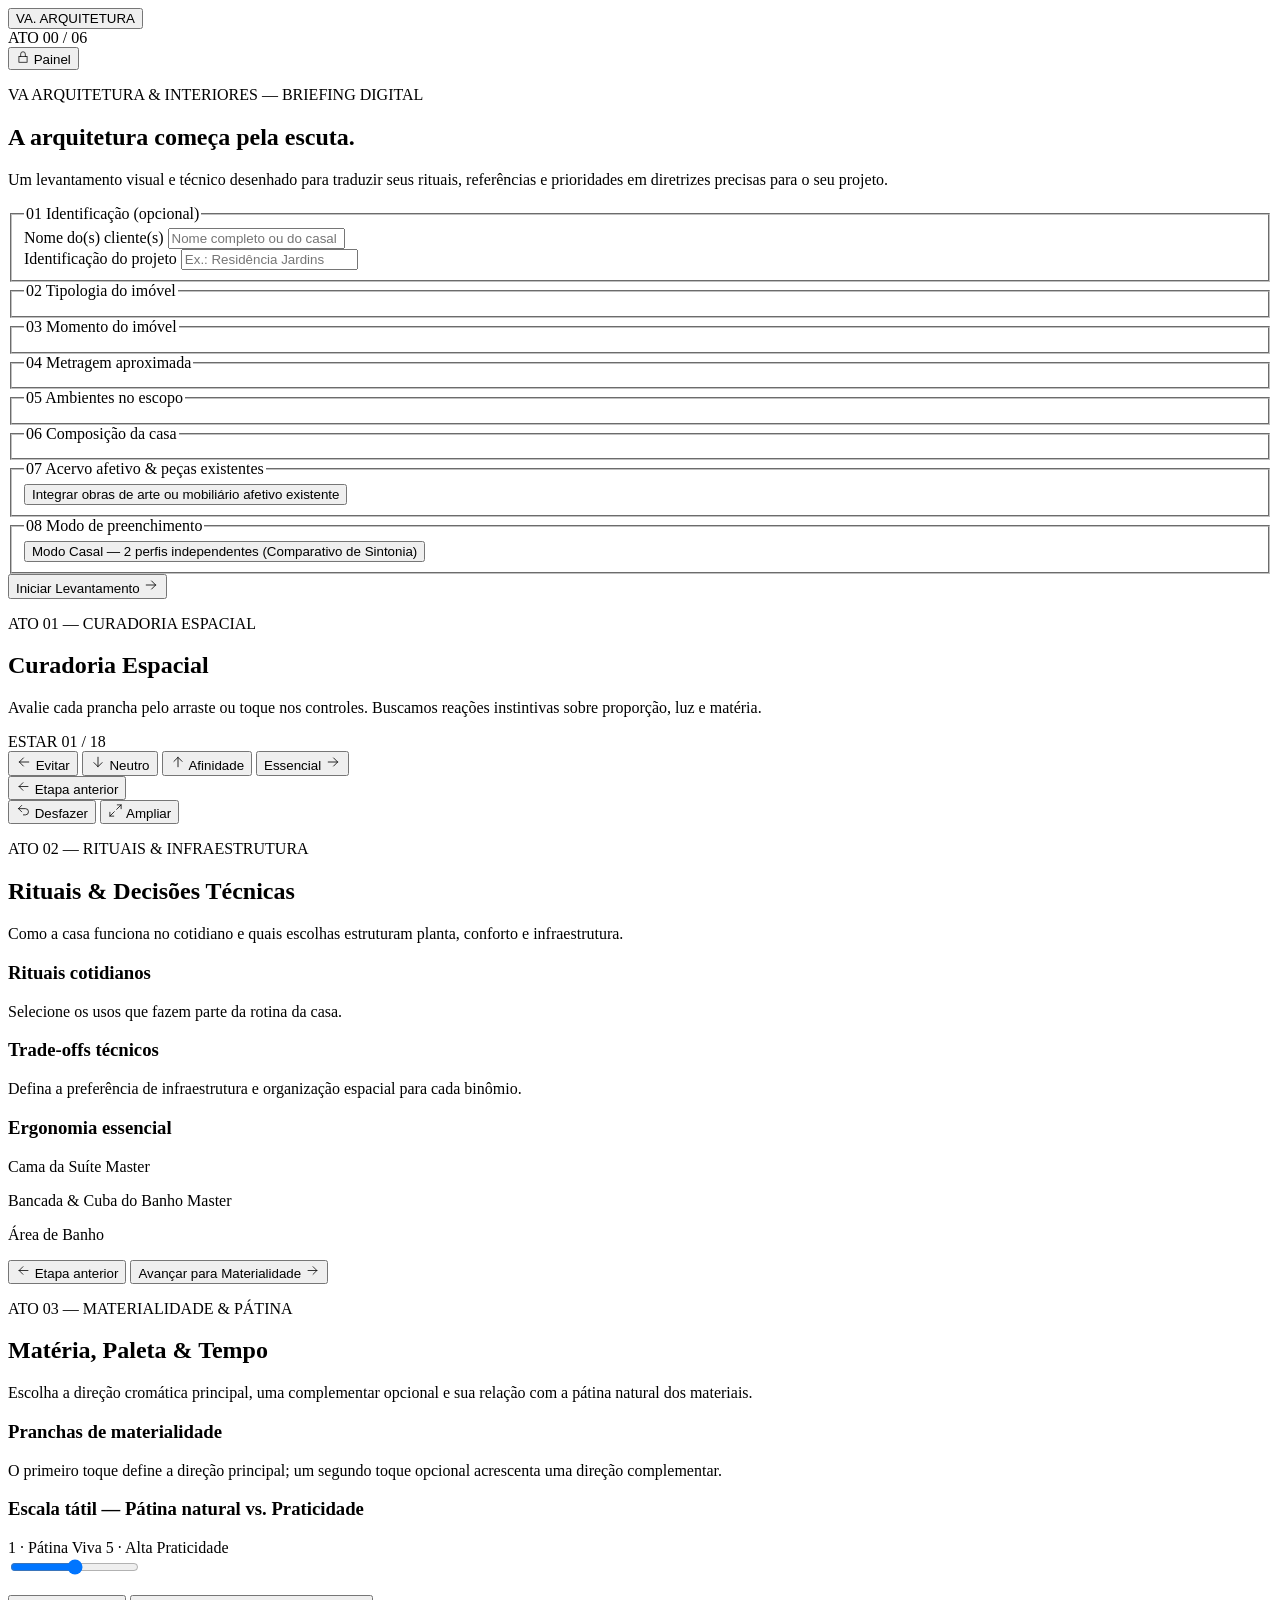
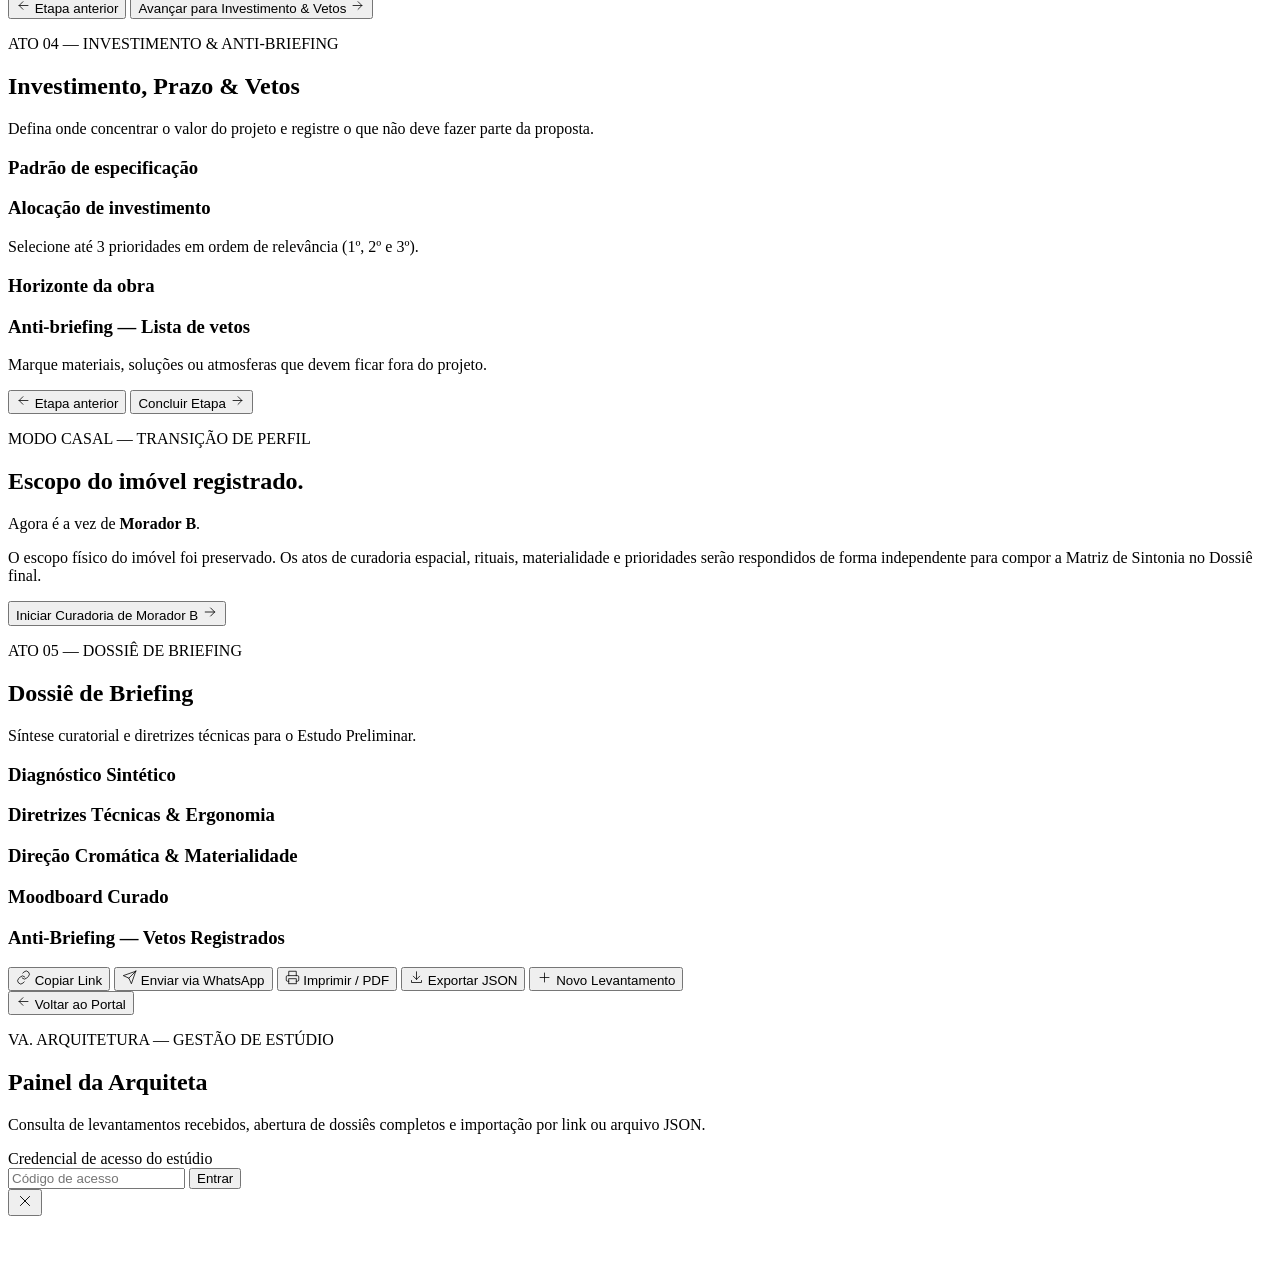
==== index.html @ 3190dfc9 "Add files via upload" ====
<!DOCTYPE html>
<html lang="pt-BR">
<head>
  <meta charset="UTF-8">
  <meta name="viewport" content="width=device-width, initial-scale=1.0, viewport-fit=cover">
  <title>VA. ARQUITETURA — Briefing Digital de Interiores</title>
  <meta name="description" content="VA Arquitetura &amp; Interiores — Levantamento visual e técnico de briefing para projetos de arquitetura de interiores.">

  <!-- PWA & Mobile Web App -->
  <link rel="manifest" href="manifest.json">
  <meta name="theme-color" content="#F5F2EC">
  <meta name="apple-mobile-web-app-capable" content="yes">
  <meta name="apple-mobile-web-app-status-bar-style" content="default">
  <meta name="apple-mobile-web-app-title" content="VA. ARQUITETURA">
  <link rel="apple-touch-icon" href="icon-192.png">
  <link rel="icon" type="image/svg+xml" href="icon.svg">

  <!-- Tipografia Editorial (Cormorant Garamond, DM Sans, JetBrains Mono) -->
  <link rel="preconnect" href="https://fonts.googleapis.com">
  <link rel="preconnect" href="https://fonts.gstatic.com" crossorigin>
  <link href="https://fonts.googleapis.com/css2?family=Cormorant+Garamond:ital,wght@0,300;0,400;0,500;1,400&family=DM+Sans:wght@400;500&family=JetBrains+Mono:wght@400;500&display=swap" rel="stylesheet">

  <link rel="stylesheet" href="style.css">
</head>
<body>

  <!-- Cabeçalho Editorial Fixo (64px) + Linha Hairline de Progresso -->
  <header class="site-header">
    <div class="header-inner">
      <button type="button" id="brand-home" class="brand-home" aria-label="VA. ARQUITETURA — Voltar ao início">
        <span class="brand-mark">VA. ARQUITETURA</span>
      </button>

      <div class="header-right">
        <nav id="header-act-nav" class="header-act-nav" aria-label="Progresso por atos">
          <span class="act-indicator">ATO 00 / 06</span>
        </nav>

        <button type="button" id="btn-open-admin" class="btn-ghost btn-header-admin" aria-label="Abrir Painel da Arquiteta">
          <svg class="icon-svg" width="14" height="14" viewBox="0 0 24 24" fill="none" stroke="currentColor" stroke-width="1.25" stroke-linecap="square" aria-hidden="true">
            <rect x="5" y="11" width="14" height="10"></rect>
            <path d="M8 11V7a4 4 0 0 1 8 0v4"></path>
          </svg>
          <span>Painel</span>
        </button>
      </div>
    </div>

    <div class="progress-track" aria-hidden="true">
      <div id="progress-hairline" class="progress-hairline"></div>
    </div>
  </header>

  <main id="app-main" class="app-main">

    <!-- =====================================================================
         ATO 0: HERO EDITORIAL & ESCOPO DO PROJETO
         ===================================================================== -->
    <section id="screen-act-0" class="view-screen is-active is-visible" aria-labelledby="hero-heading">
      <div class="container-form">

        <!-- Faixa discreta de rascunho salvo -->
        <aside id="draft-banner" class="draft-banner" aria-live="polite" hidden>
          <p class="draft-banner-text">Levantamento em andamento encontrado.</p>
          <div class="draft-banner-actions">
            <button type="button" id="btn-resume-draft" class="btn-secondary">Continuar</button>
            <button type="button" id="btn-discard-draft" class="btn-ghost">Iniciar novo</button>
          </div>
        </aside>

        <!-- Abertura Editorial -->
        <header class="hero-block">
          <p class="eyebrow">VA ARQUITETURA &amp; INTERIORES — BRIEFING DIGITAL</p>
          <h1 id="hero-heading" class="hero-title">A arquitetura começa pela escuta.</h1>
          <p class="hero-subtitle">Um levantamento visual e técnico desenhado para traduzir seus rituais, referências e prioridades em diretrizes precisas para o seu projeto.</p>
        </header>

        <!-- Escopo do Imóvel -->
        <div class="scope-form">

          <fieldset class="scope-group">
            <legend class="scope-legend">
              <span class="scope-index">01</span>
              <span>Identificação <span class="legend-optional">(opcional)</span></span>
            </legend>
            <div class="fields-two-col">
              <div class="field-group">
                <label for="input-client-name" class="field-label">Nome do(s) cliente(s)</label>
                <input type="text" id="input-client-name" class="field-input" autocomplete="name" placeholder="Nome completo ou do casal">
              </div>
              <div class="field-group">
                <label for="input-project-name" class="field-label">Identificação do projeto</label>
                <input type="text" id="input-project-name" class="field-input" placeholder="Ex.: Residência Jardins">
              </div>
            </div>
          </fieldset>

          <fieldset class="scope-group">
            <legend class="scope-legend">
              <span class="scope-index">02</span>
              <span>Tipologia do imóvel</span>
            </legend>
            <div id="scope-typology" class="chips-grid" role="group" aria-label="Tipologia do imóvel"></div>
          </fieldset>

          <fieldset class="scope-group">
            <legend class="scope-legend">
              <span class="scope-index">03</span>
              <span>Momento do imóvel</span>
            </legend>
            <div id="scope-stage" class="chips-grid" role="group" aria-label="Momento do imóvel"></div>
          </fieldset>

          <fieldset class="scope-group">
            <legend class="scope-legend">
              <span class="scope-index">04</span>
              <span>Metragem aproximada</span>
            </legend>
            <div id="scope-area" class="chips-grid" role="group" aria-label="Metragem aproximada"></div>
          </fieldset>

          <fieldset class="scope-group">
            <legend class="scope-legend">
              <span class="scope-index">05</span>
              <span>Ambientes no escopo</span>
            </legend>
            <div id="scope-rooms" class="chips-grid" role="group" aria-label="Ambientes no escopo"></div>
          </fieldset>

          <fieldset class="scope-group">
            <legend class="scope-legend">
              <span class="scope-index">06</span>
              <span>Composição da casa</span>
            </legend>
            <div id="scope-household" class="chips-grid" role="group" aria-label="Composição da casa"></div>
          </fieldset>

          <fieldset class="scope-group">
            <legend class="scope-legend">
              <span class="scope-index">07</span>
              <span>Acervo afetivo &amp; peças existentes</span>
            </legend>
            <button type="button" id="toggle-heirloom" class="choice-toggle" aria-pressed="false">
              <span class="toggle-indicator" aria-hidden="true"></span>
              <span class="toggle-label">Integrar obras de arte ou mobiliário afetivo existente</span>
            </button>
            <div id="heirloom-note-wrap" class="conditional-field" hidden>
              <label for="input-heirloom-note" class="field-label">Notas sobre acervo ou peças existentes</label>
              <input type="text" id="input-heirloom-note" class="field-input" placeholder="Descreva brevemente as peças ou obras a preservar">
            </div>
          </fieldset>

          <fieldset class="scope-group">
            <legend class="scope-legend">
              <span class="scope-index">08</span>
              <span>Modo de preenchimento</span>
            </legend>
            <button type="button" id="toggle-couple-mode" class="choice-toggle" aria-pressed="false">
              <span class="toggle-indicator" aria-hidden="true"></span>
              <span class="toggle-label">Modo Casal — 2 perfis independentes (Comparativo de Sintonia)</span>
            </button>
            <div id="couple-names-wrap" class="conditional-field fields-two-col" hidden>
              <div class="field-group">
                <label for="input-resident-a" class="field-label">Morador A <span class="legend-optional">(opcional)</span></label>
                <input type="text" id="input-resident-a" class="field-input" placeholder="Nome do Morador A">
              </div>
              <div class="field-group">
                <label for="input-resident-b" class="field-label">Morador B <span class="legend-optional">(opcional)</span></label>
                <input type="text" id="input-resident-b" class="field-input" placeholder="Nome do Morador B">
              </div>
            </div>
          </fieldset>

          <div class="scope-cta-bar">
            <button type="button" id="btn-start-briefing" class="btn-primary btn-hero-cta">
              <span>Iniciar Levantamento</span>
              <svg class="icon-svg" width="16" height="16" viewBox="0 0 24 24" fill="none" stroke="currentColor" stroke-width="1.25" stroke-linecap="square" aria-hidden="true">
                <path d="M5 12h14M13 6l6 6-6 6"></path>
              </svg>
            </button>
          </div>

        </div>
      </div>
    </section>

    <!-- =====================================================================
         ATO 1: CURADORIA ESPACIAL (18 PRANCHAS — DECK 2-EIXOS)
         ===================================================================== -->
    <section id="screen-act-1" class="view-screen" aria-labelledby="act1-heading">
      <div class="container-deck-shell">

        <div id="active-resident-banner" class="resident-banner" hidden></div>

        <header class="act-header act-header-compact">
          <div class="act-header-top">
            <div>
              <p class="eyebrow">ATO 01 — CURADORIA ESPACIAL</p>
              <h2 id="act1-heading" class="act-title">Curadoria Espacial</h2>
              <p class="act-subtitle">Avalie cada prancha pelo arraste ou toque nos controles. Buscamos reações instintivas sobre proporção, luz e matéria.</p>
            </div>
            <div class="deck-meta">
              <span id="deck-env-label" class="deck-env-label">ESTAR</span>
              <span id="deck-counter" class="deck-counter">01 / 18</span>
            </div>
          </div>
        </header>

        <!-- Palco do Deck com touch-action: none -->
        <div id="deck-stage" class="deck-stage" aria-live="polite"></div>

        <!-- Controles 2-Eixos -->
        <div class="deck-controls" role="group" aria-label="Avaliar prancha atual">
          <button type="button" id="btn-rate-evitar" class="btn-rate btn-rate-evitar" aria-label="Avaliar como Evitar (seta esquerda)">
            <svg class="icon-svg" width="16" height="16" viewBox="0 0 24 24" fill="none" stroke="currentColor" stroke-width="1.25" stroke-linecap="square" aria-hidden="true">
              <path d="M19 12H5M11 6l-6 6 6 6"></path>
            </svg>
            <span>Evitar</span>
          </button>

          <button type="button" id="btn-rate-neutro" class="btn-rate btn-rate-neutro" aria-label="Avaliar como Neutro (seta baixo)">
            <svg class="icon-svg" width="16" height="16" viewBox="0 0 24 24" fill="none" stroke="currentColor" stroke-width="1.25" stroke-linecap="square" aria-hidden="true">
              <path d="M12 5v14M6 13l6 6 6-6"></path>
            </svg>
            <span>Neutro</span>
          </button>

          <button type="button" id="btn-rate-afinidade" class="btn-rate btn-rate-afinidade" aria-label="Avaliar como Afinidade (seta cima)">
            <svg class="icon-svg" width="16" height="16" viewBox="0 0 24 24" fill="none" stroke="currentColor" stroke-width="1.25" stroke-linecap="square" aria-hidden="true">
              <path d="M12 19V5M6 11l6-6 6 6"></path>
            </svg>
            <span>Afinidade</span>
          </button>

          <button type="button" id="btn-rate-essencial" class="btn-rate btn-rate-essencial" aria-label="Avaliar como Essencial (seta direita)">
            <span>Essencial</span>
            <svg class="icon-svg" width="16" height="16" viewBox="0 0 24 24" fill="none" stroke="currentColor" stroke-width="1.25" stroke-linecap="square" aria-hidden="true">
              <path d="M5 12h14M13 6l6 6-6 6"></path>
            </svg>
          </button>
        </div>

        <footer class="deck-footer">
          <button type="button" id="btn-act1-back" class="btn-ghost">
            <svg class="icon-svg" width="15" height="15" viewBox="0 0 24 24" fill="none" stroke="currentColor" stroke-width="1.25" stroke-linecap="square" aria-hidden="true">
              <path d="M19 12H5M11 6l-6 6 6 6"></path>
            </svg>
            <span>Etapa anterior</span>
          </button>

          <div class="deck-utility-actions">
            <button type="button" id="btn-deck-undo" class="btn-ghost" aria-label="Desfazer última avaliação (tecla Z)">
              <svg class="icon-svg" width="15" height="15" viewBox="0 0 24 24" fill="none" stroke="currentColor" stroke-width="1.25" stroke-linecap="square" aria-hidden="true">
                <path d="M9 14L4 9l5-5"></path>
                <path d="M4 9h11a5 5 0 0 1 0 10h-3"></path>
              </svg>
              <span>Desfazer</span>
            </button>

            <button type="button" id="btn-deck-zoom" class="btn-ghost" aria-label="Ampliar prancha atual (barra de espaço)">
              <svg class="icon-svg" width="15" height="15" viewBox="0 0 24 24" fill="none" stroke="currentColor" stroke-width="1.25" stroke-linecap="square" aria-hidden="true">
                <path d="M15 3h6v6M9 21H3v-6M21 3l-7 7M3 21l7-7"></path>
              </svg>
              <span>Ampliar</span>
            </button>
          </div>
        </footer>

      </div>
    </section>

    <!-- =====================================================================
         ATO 2: RITUAIS, ERGONOMIA & 6 TRADE-OFFS TÉCNICOS
         ===================================================================== -->
    <section id="screen-act-2" class="view-screen" aria-labelledby="act2-heading">
      <div class="container-form">

        <header class="act-header">
          <p class="eyebrow">ATO 02 — RITUAIS &amp; INFRAESTRUTURA</p>
          <h2 id="act2-heading" class="act-title">Rituais &amp; Decisões Técnicas</h2>
          <p class="act-subtitle">Como a casa funciona no cotidiano e quais escolhas estruturam planta, conforto e infraestrutura.</p>
        </header>

        <article class="act-block">
          <h3 class="block-heading">Rituais cotidianos</h3>
          <p class="block-hint">Selecione os usos que fazem parte da rotina da casa.</p>
          <div id="rituals-grid" class="rituals-grid" role="group" aria-label="Rituais cotidianos"></div>
        </article>

        <article class="act-block">
          <h3 class="block-heading">Trade-offs técnicos</h3>
          <p class="block-hint">Defina a preferência de infraestrutura e organização espacial para cada binômio.</p>
          <div id="tradeoffs-list" class="tradeoffs-list"></div>
        </article>

        <article class="act-block">
          <h3 class="block-heading">Ergonomia essencial</h3>
          <div class="ergo-group">
            <p class="field-label">Cama da Suíte Master</p>
            <div id="ergo-bed" class="chips-grid" role="group" aria-label="Dimensão da cama master"></div>
          </div>
          <div class="ergo-group">
            <p class="field-label">Bancada &amp; Cuba do Banho Master</p>
            <div id="ergo-basin" class="chips-grid" role="group" aria-label="Configuração de cuba do banho master"></div>
          </div>
          <div class="ergo-group">
            <p class="field-label">Área de Banho</p>
            <div id="ergo-shower" class="chips-grid" role="group" aria-label="Configuração de chuveiro do banho master"></div>
          </div>
        </article>

        <footer class="act-footer">
          <button type="button" id="btn-act2-back" class="btn-ghost">
            <svg class="icon-svg" width="15" height="15" viewBox="0 0 24 24" fill="none" stroke="currentColor" stroke-width="1.25" stroke-linecap="square" aria-hidden="true">
              <path d="M19 12H5M11 6l-6 6 6 6"></path>
            </svg>
            <span>Etapa anterior</span>
          </button>
          <button type="button" id="btn-act2-next" class="btn-primary">
            <span>Avançar para Materialidade</span>
            <svg class="icon-svg" width="15" height="15" viewBox="0 0 24 24" fill="none" stroke="currentColor" stroke-width="1.25" stroke-linecap="square" aria-hidden="true">
              <path d="M5 12h14M13 6l6 6-6 6"></path>
            </svg>
          </button>
        </footer>

      </div>
    </section>

    <!-- =====================================================================
         ATO 3: MATERIALIDADE, PALETA & ESCALA DE PÁTINA
         ===================================================================== -->
    <section id="screen-act-3" class="view-screen" aria-labelledby="act3-heading">
      <div class="container-form">

        <header class="act-header">
          <p class="eyebrow">ATO 03 — MATERIALIDADE &amp; PÁTINA</p>
          <h2 id="act3-heading" class="act-title">Matéria, Paleta &amp; Tempo</h2>
          <p class="act-subtitle">Escolha a direção cromática principal, uma complementar opcional e sua relação com a pátina natural dos materiais.</p>
        </header>

        <article class="act-block">
          <h3 class="block-heading">Pranchas de materialidade</h3>
          <p class="block-hint">O primeiro toque define a direção principal; um segundo toque opcional acrescenta uma direção complementar.</p>
          <div id="palettes-grid" class="palettes-grid" role="group" aria-label="Pranchas de materialidade"></div>
        </article>

        <article class="act-block">
          <h3 class="block-heading">Escala tátil — Pátina natural vs. Praticidade</h3>
          <div class="patina-control">
            <div class="patina-endpoints">
              <span>1 · Pátina Viva</span>
              <span>5 · Alta Praticidade</span>
            </div>
            <input type="range" id="patina-slider" class="patina-slider" min="1" max="5" step="1" value="3" aria-label="Escala de pátina natural versus praticidade">
            <div class="patina-readout">
              <p id="patina-label" class="patina-label"></p>
              <p id="patina-desc" class="patina-desc"></p>
            </div>
          </div>
        </article>

        <footer class="act-footer">
          <button type="button" id="btn-act3-back" class="btn-ghost">
            <svg class="icon-svg" width="15" height="15" viewBox="0 0 24 24" fill="none" stroke="currentColor" stroke-width="1.25" stroke-linecap="square" aria-hidden="true">
              <path d="M19 12H5M11 6l-6 6 6 6"></path>
            </svg>
            <span>Etapa anterior</span>
          </button>
          <button type="button" id="btn-act3-next" class="btn-primary">
            <span>Avançar para Investimento &amp; Vetos</span>
            <svg class="icon-svg" width="15" height="15" viewBox="0 0 24 24" fill="none" stroke="currentColor" stroke-width="1.25" stroke-linecap="square" aria-hidden="true">
              <path d="M5 12h14M13 6l6 6-6 6"></path>
            </svg>
          </button>
        </footer>

      </div>
    </section>

    <!-- =====================================================================
         ATO 4: PADRÃO DE ESPECIFICAÇÃO, INVESTIMENTO, PRAZO & ANTI-BRIEFING
         ===================================================================== -->
    <section id="screen-act-4" class="view-screen" aria-labelledby="act4-heading">
      <div class="container-form">

        <header class="act-header">
          <p class="eyebrow">ATO 04 — INVESTIMENTO &amp; ANTI-BRIEFING</p>
          <h2 id="act4-heading" class="act-title">Investimento, Prazo &amp; Vetos</h2>
          <p class="act-subtitle">Defina onde concentrar o valor do projeto e registre o que não deve fazer parte da proposta.</p>
        </header>

        <article class="act-block">
          <h3 class="block-heading">Padrão de especificação</h3>
          <div id="spec-tiers-grid" class="spec-tiers-grid" role="group" aria-label="Padrão de especificação"></div>
        </article>

        <article class="act-block">
          <h3 class="block-heading">Alocação de investimento</h3>
          <p class="block-hint">Selecione até 3 prioridades em ordem de relevância (1º, 2º e 3º).</p>
          <div id="priorities-grid" class="priorities-grid" role="group" aria-label="Alocação de investimento"></div>
        </article>

        <article class="act-block">
          <h3 class="block-heading">Horizonte da obra</h3>
          <div id="timelines-grid" class="chips-grid" role="group" aria-label="Horizonte da obra"></div>
        </article>

        <article class="act-block">
          <h3 class="block-heading">Anti-briefing — Lista de vetos</h3>
          <p class="block-hint">Marque materiais, soluções ou atmosferas que devem ficar fora do projeto.</p>
          <div id="vetos-grid" class="chips-grid" role="group" aria-label="Lista de vetos"></div>
        </article>

        <footer class="act-footer">
          <button type="button" id="btn-act4-back" class="btn-ghost">
            <svg class="icon-svg" width="15" height="15" viewBox="0 0 24 24" fill="none" stroke="currentColor" stroke-width="1.25" stroke-linecap="square" aria-hidden="true">
              <path d="M19 12H5M11 6l-6 6 6 6"></path>
            </svg>
            <span>Etapa anterior</span>
          </button>
          <button type="button" id="btn-act4-next" class="btn-primary">
            <span>Concluir Etapa</span>
            <svg class="icon-svg" width="15" height="15" viewBox="0 0 24 24" fill="none" stroke="currentColor" stroke-width="1.25" stroke-linecap="square" aria-hidden="true">
              <path d="M5 12h14M13 6l6 6-6 6"></path>
            </svg>
          </button>
        </footer>

      </div>
    </section>

    <!-- =====================================================================
         TELA DE TRANSIÇÃO: MODO CASAL (MORADOR A -> MORADOR B)
         ===================================================================== -->
    <section id="screen-couple-handoff" class="view-screen" aria-labelledby="handoff-heading">
      <div class="container-form handoff-box">
        <p class="eyebrow">MODO CASAL — TRANSIÇÃO DE PERFIL</p>
        <h2 id="handoff-heading" class="act-title">Escopo do imóvel registrado.</h2>
        <p class="handoff-message">Agora é a vez de <strong id="handoff-next-name">Morador B</strong>.</p>
        <p class="handoff-desc">O escopo físico do imóvel foi preservado. Os atos de curadoria espacial, rituais, materialidade e prioridades serão respondidos de forma independente para compor a Matriz de Sintonia no Dossiê final.</p>

        <div class="handoff-cta">
          <button type="button" id="btn-start-resident-b" class="btn-primary">
            <span>Iniciar Curadoria de Morador B</span>
            <svg class="icon-svg" width="16" height="16" viewBox="0 0 24 24" fill="none" stroke="currentColor" stroke-width="1.25" stroke-linecap="square" aria-hidden="true">
              <path d="M5 12h14M13 6l6 6-6 6"></path>
            </svg>
          </button>
        </div>
      </div>
    </section>

    <!-- =====================================================================
         ATO 5: DOSSIÊ DE BRIEFING & MOODBOARD EDITORIAL
         ===================================================================== -->
    <section id="screen-act-5" class="view-screen" aria-labelledby="dossier-heading">
      <div class="container-editorial">

        <header class="dossier-cover">
          <div class="dossier-cover-meta">
            <span id="dossier-code" class="mono-meta"></span>
            <span id="dossier-date" class="mono-meta"></span>
          </div>
          <p class="eyebrow">ATO 05 — DOSSIÊ DE BRIEFING</p>
          <h2 id="dossier-heading" class="act-title">Dossiê de Briefing</h2>
          <p class="act-subtitle">Síntese curatorial e diretrizes técnicas para o Estudo Preliminar.</p>
          <h3 id="dossier-client-title" class="dossier-client-title"></h3>
          <div id="dossier-scope-strip" class="dossier-scope-strip"></div>
        </header>

        <article class="dossier-section">
          <h3 class="dossier-section-title">Diagnóstico Sintético</h3>
          <p id="dossier-diagnostic-text" class="dossier-diagnostic-text"></p>
        </article>

        <article class="dossier-section">
          <h3 class="dossier-section-title">Diretrizes Técnicas &amp; Ergonomia</h3>
          <div id="dossier-directives-grid" class="dossier-directives-grid"></div>
        </article>

        <article id="dossier-couple-section" class="dossier-section" hidden>
          <div class="dossier-couple-header">
            <h3 class="dossier-section-title">Matriz de Sintonia do Casal</h3>
            <span id="dossier-couple-score" class="dossier-couple-score"></span>
          </div>
          <div id="dossier-couple-matrix" class="dossier-couple-matrix"></div>
        </article>

        <article class="dossier-section">
          <h3 class="dossier-section-title">Direção Cromática &amp; Materialidade</h3>
          <div id="dossier-palette-board" class="dossier-palette-board"></div>
        </article>

        <article class="dossier-section">
          <h3 class="dossier-section-title">Moodboard Curado</h3>
          <div id="dossier-moodboard-grid" class="moodboard-grid"></div>
        </article>

        <article class="dossier-section">
          <h3 class="dossier-section-title">Anti-Briefing — Vetos Registrados</h3>
          <div id="dossier-vetos-list" class="dossier-vetos-list"></div>
        </article>

        <footer class="dossier-actions">
          <button type="button" id="btn-copy-dossier-link" class="btn-secondary">
            <svg class="icon-svg" width="15" height="15" viewBox="0 0 24 24" fill="none" stroke="currentColor" stroke-width="1.25" stroke-linecap="square" aria-hidden="true">
              <path d="M10 13a5 5 0 0 0 7.07 0l2.83-2.83a5 5 0 0 0-7.07-7.07L11 4.83"></path>
              <path d="M14 11a5 5 0 0 0-7.07 0L4.1 13.83a5 5 0 0 0 7.07 7.07L13 19.17"></path>
            </svg>
            <span>Copiar Link</span>
          </button>

          <button type="button" id="btn-send-whatsapp" class="btn-primary">
            <svg class="icon-svg" width="15" height="15" viewBox="0 0 24 24" fill="none" stroke="currentColor" stroke-width="1.25" stroke-linecap="square" aria-hidden="true">
              <path d="M22 2L11 13"></path>
              <path d="M22 2l-7 20-4-9-9-4 20-7z"></path>
            </svg>
            <span>Enviar via WhatsApp</span>
          </button>

          <button type="button" id="btn-print-pdf" class="btn-secondary">
            <svg class="icon-svg" width="15" height="15" viewBox="0 0 24 24" fill="none" stroke="currentColor" stroke-width="1.25" stroke-linecap="square" aria-hidden="true">
              <path d="M6 9V2h12v7"></path>
              <path d="M6 18H4a2 2 0 0 1-2-2v-5a2 2 0 0 1 2-2h16a2 2 0 0 1 2 2v5a2 2 0 0 1-2 2h-2"></path>
              <rect x="6" y="14" width="12" height="8"></rect>
            </svg>
            <span>Imprimir / PDF</span>
          </button>

          <button type="button" id="btn-export-json" class="btn-ghost">
            <svg class="icon-svg" width="15" height="15" viewBox="0 0 24 24" fill="none" stroke="currentColor" stroke-width="1.25" stroke-linecap="square" aria-hidden="true">
              <path d="M12 3v12M7 10l5 5 5-5"></path>
              <path d="M4 17v3h16v-3"></path>
            </svg>
            <span>Exportar JSON</span>
          </button>

          <button type="button" id="btn-new-briefing" class="btn-ghost">
            <svg class="icon-svg" width="15" height="15" viewBox="0 0 24 24" fill="none" stroke="currentColor" stroke-width="1.25" stroke-linecap="square" aria-hidden="true">
              <path d="M12 5v14M5 12h14"></path>
            </svg>
            <span>Novo Levantamento</span>
          </button>
        </footer>

        <div id="dossier-toast" class="dossier-toast" role="status" aria-live="polite" hidden></div>

      </div>
    </section>

    <!-- =====================================================================
         PAINEL DA ARQUITETA (ADMINISTRAÇÃO & IMPORTAÇÃO)
         ===================================================================== -->
    <section id="screen-admin" class="view-screen" aria-labelledby="admin-heading">
      <div class="container-editorial">

        <div class="admin-topbar">
          <button type="button" id="btn-admin-back-portal" class="btn-ghost">
            <svg class="icon-svg" width="15" height="15" viewBox="0 0 24 24" fill="none" stroke="currentColor" stroke-width="1.25" stroke-linecap="square" aria-hidden="true">
              <path d="M19 12H5M11 6l-6 6 6 6"></path>
            </svg>
            <span>Voltar ao Portal</span>
          </button>
        </div>

        <header class="act-header">
          <p class="eyebrow">VA. ARQUITETURA — GESTÃO DE ESTÚDIO</p>
          <h2 id="admin-heading" class="act-title">Painel da Arquiteta</h2>
          <p class="act-subtitle">Consulta de levantamentos recebidos, abertura de dossiês completos e importação por link ou arquivo JSON.</p>
        </header>

        <!-- Autenticação SHA-256 -->
        <div id="admin-auth-box" class="admin-auth-box">
          <label for="admin-pin-input" class="field-label">Credencial de acesso do estúdio</label>
          <div class="admin-auth-row">
            <input type="password" id="admin-pin-input" class="field-input" autocomplete="current-password" placeholder="Código de acesso" aria-label="Código de acesso do painel">
            <button type="button" id="btn-admin-login" class="btn-primary">Entrar</button>
          </div>
          <p id="admin-auth-error" class="form-error" role="alert" hidden></p>
        </div>

        <!-- Workspace autenticado -->
        <div id="admin-workspace" class="admin-workspace" hidden>

          <div class="admin-tools-bar">
            <div class="admin-import-link-group">
              <input type="text" id="admin-import-link-input" class="field-input" placeholder="Cole o link completo ou código #dossier=..." aria-label="Link ou hash do dossiê para importação">
              <button type="button" id="btn-admin-import-link" class="btn-secondary">Importar Link #dossier=</button>
            </div>

            <div class="admin-json-group">
              <label class="btn-secondary file-input-label">
                <span>Importar JSON</span>
                <input type="file" id="admin-import-json-input" accept="application/json,.json" class="sr-only">
              </label>
              <button type="button" id="btn-admin-export-all" class="btn-secondary">Exportar JSON</button>
            </div>
          </div>

          <div class="admin-table-wrap">
            <table class="admin-table">
              <thead>
                <tr>
                  <th scope="col">Código</th>
                  <th scope="col">Cliente / Projeto</th>
                  <th scope="col">Tipologia</th>
                  <th scope="col">Paleta Principal</th>
                  <th scope="col">Data</th>
                </tr>
              </thead>
              <tbody id="admin-dossiers-tbody"></tbody>
            </table>
          </div>

          <div id="admin-dossier-detail" class="admin-dossier-detail"></div>

        </div>

      </div>
    </section>

  </main>

  <!-- =======================================================================
       LIGHTBOX EDITORIAL (PRANCHA AMPLIADA)
       ======================================================================= -->
  <div id="editorial-lightbox" class="editorial-lightbox" role="dialog" aria-modal="true" aria-labelledby="lightbox-title" aria-hidden="true">
    <div class="lightbox-backdrop"></div>
    <article class="lightbox-panel">
      <button type="button" id="btn-close-lightbox" class="btn-close-lightbox" aria-label="Fechar visualização ampliada">
        <svg class="icon-svg" width="18" height="18" viewBox="0 0 24 24" fill="none" stroke="currentColor" stroke-width="1.25" stroke-linecap="square" aria-hidden="true">
          <path d="M18 6L6 18M6 6l12 12"></path>
        </svg>
      </button>

      <figure class="lightbox-figure">
        <img id="lightbox-img" src="" alt="">
      </figure>

      <div class="lightbox-meta">
        <span id="lightbox-env" class="lightbox-env"></span>
        <h3 id="lightbox-title" class="lightbox-title"></h3>
        <p id="lightbox-variable" class="lightbox-variable"></p>
        <p id="lightbox-desc" class="lightbox-desc"></p>
      </div>
    </article>
  </div>

  <!-- Scripts da Aplicação -->
  <script src="data.js"></script>
  <script src="app.js"></script>
  <script>
    if ('serviceWorker' in navigator) {
      window.addEventListener('load', function () {
        navigator.serviceWorker.register('./sw.js').catch(function () {});
      });
    }
  </script>
</body>
</html>
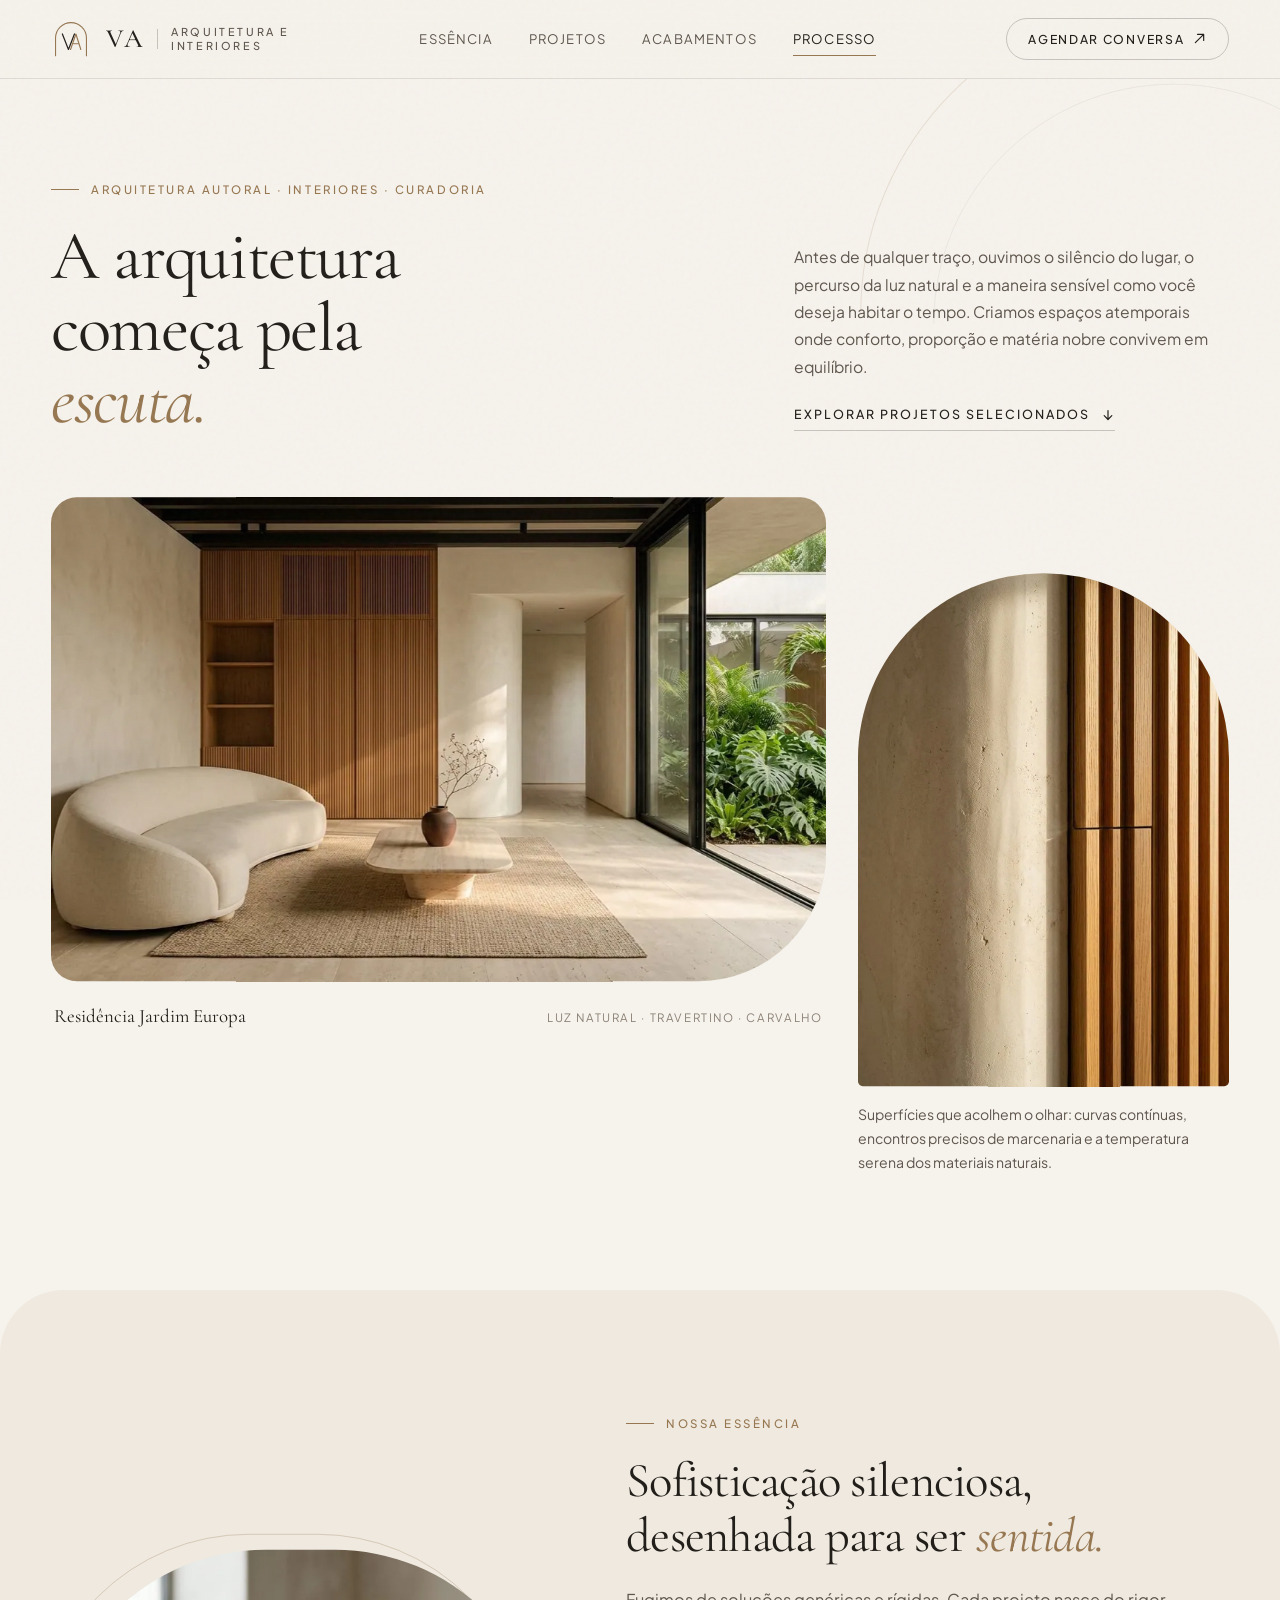
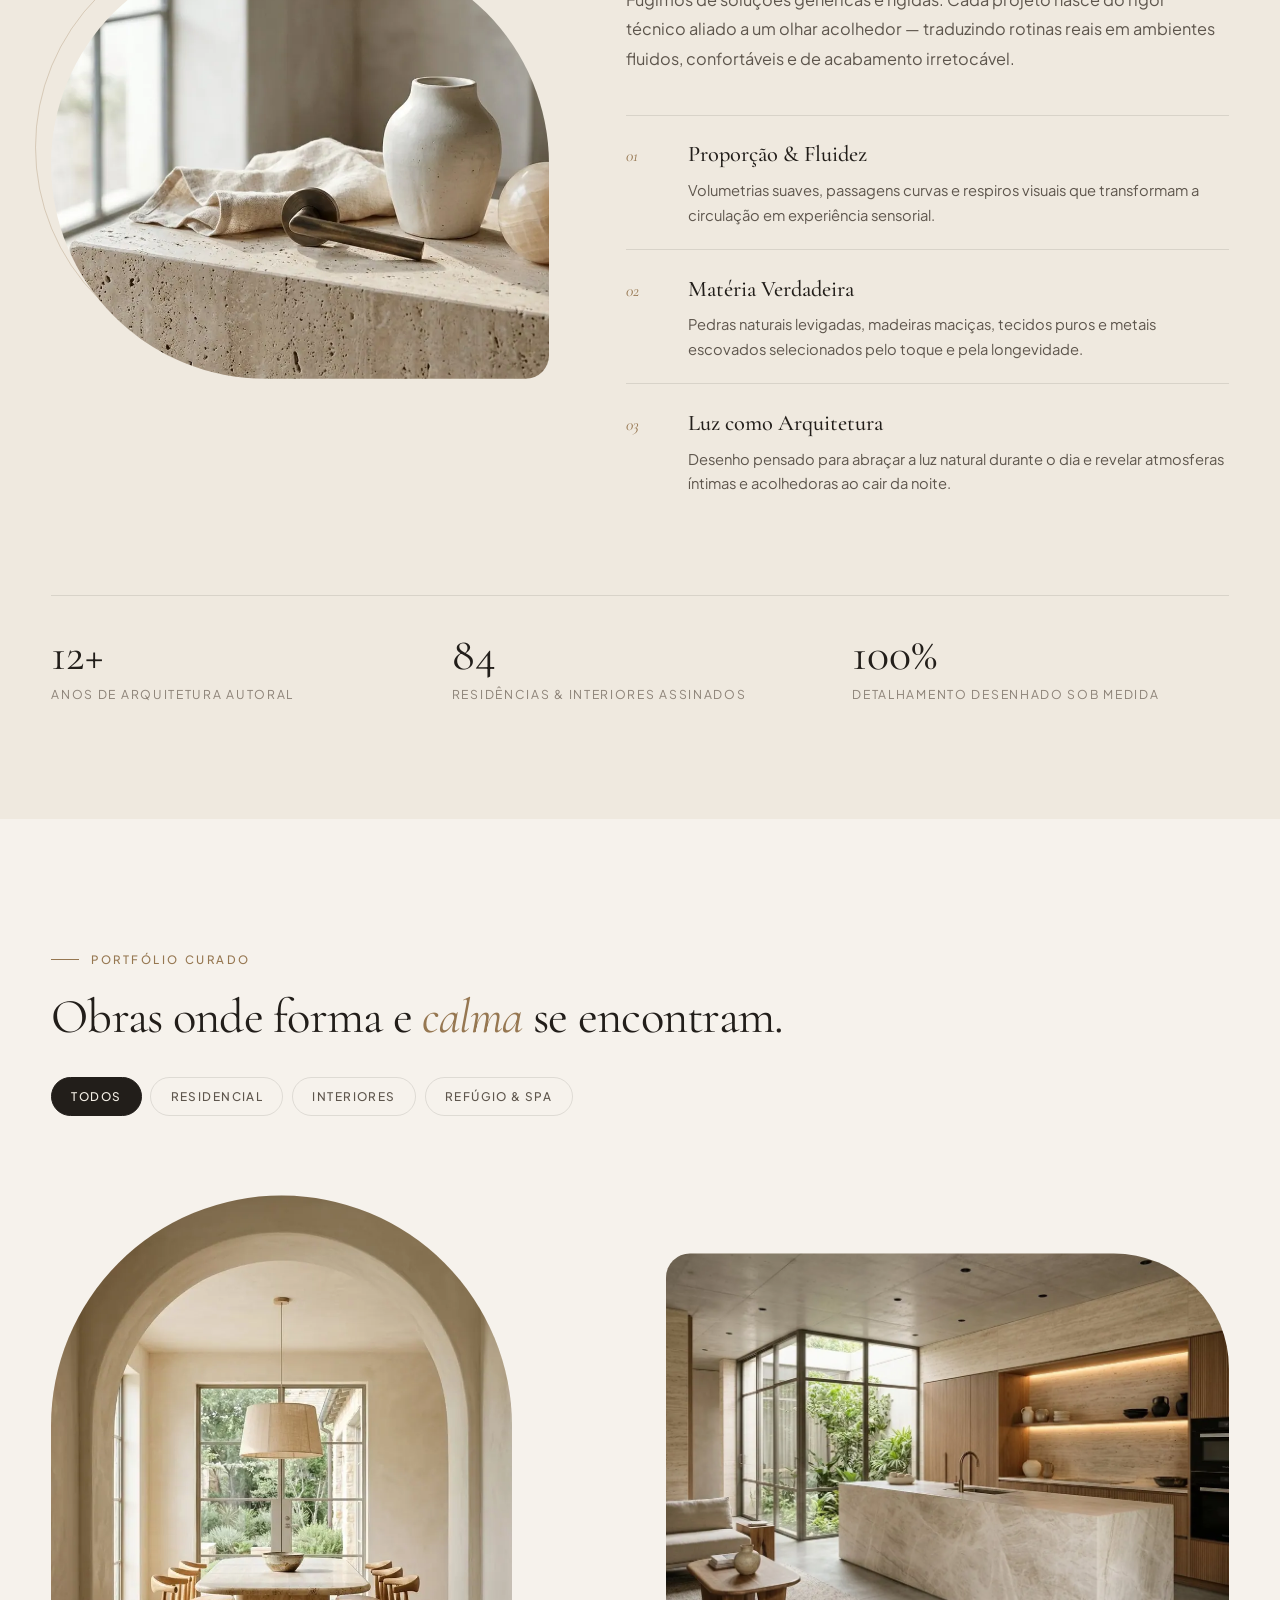
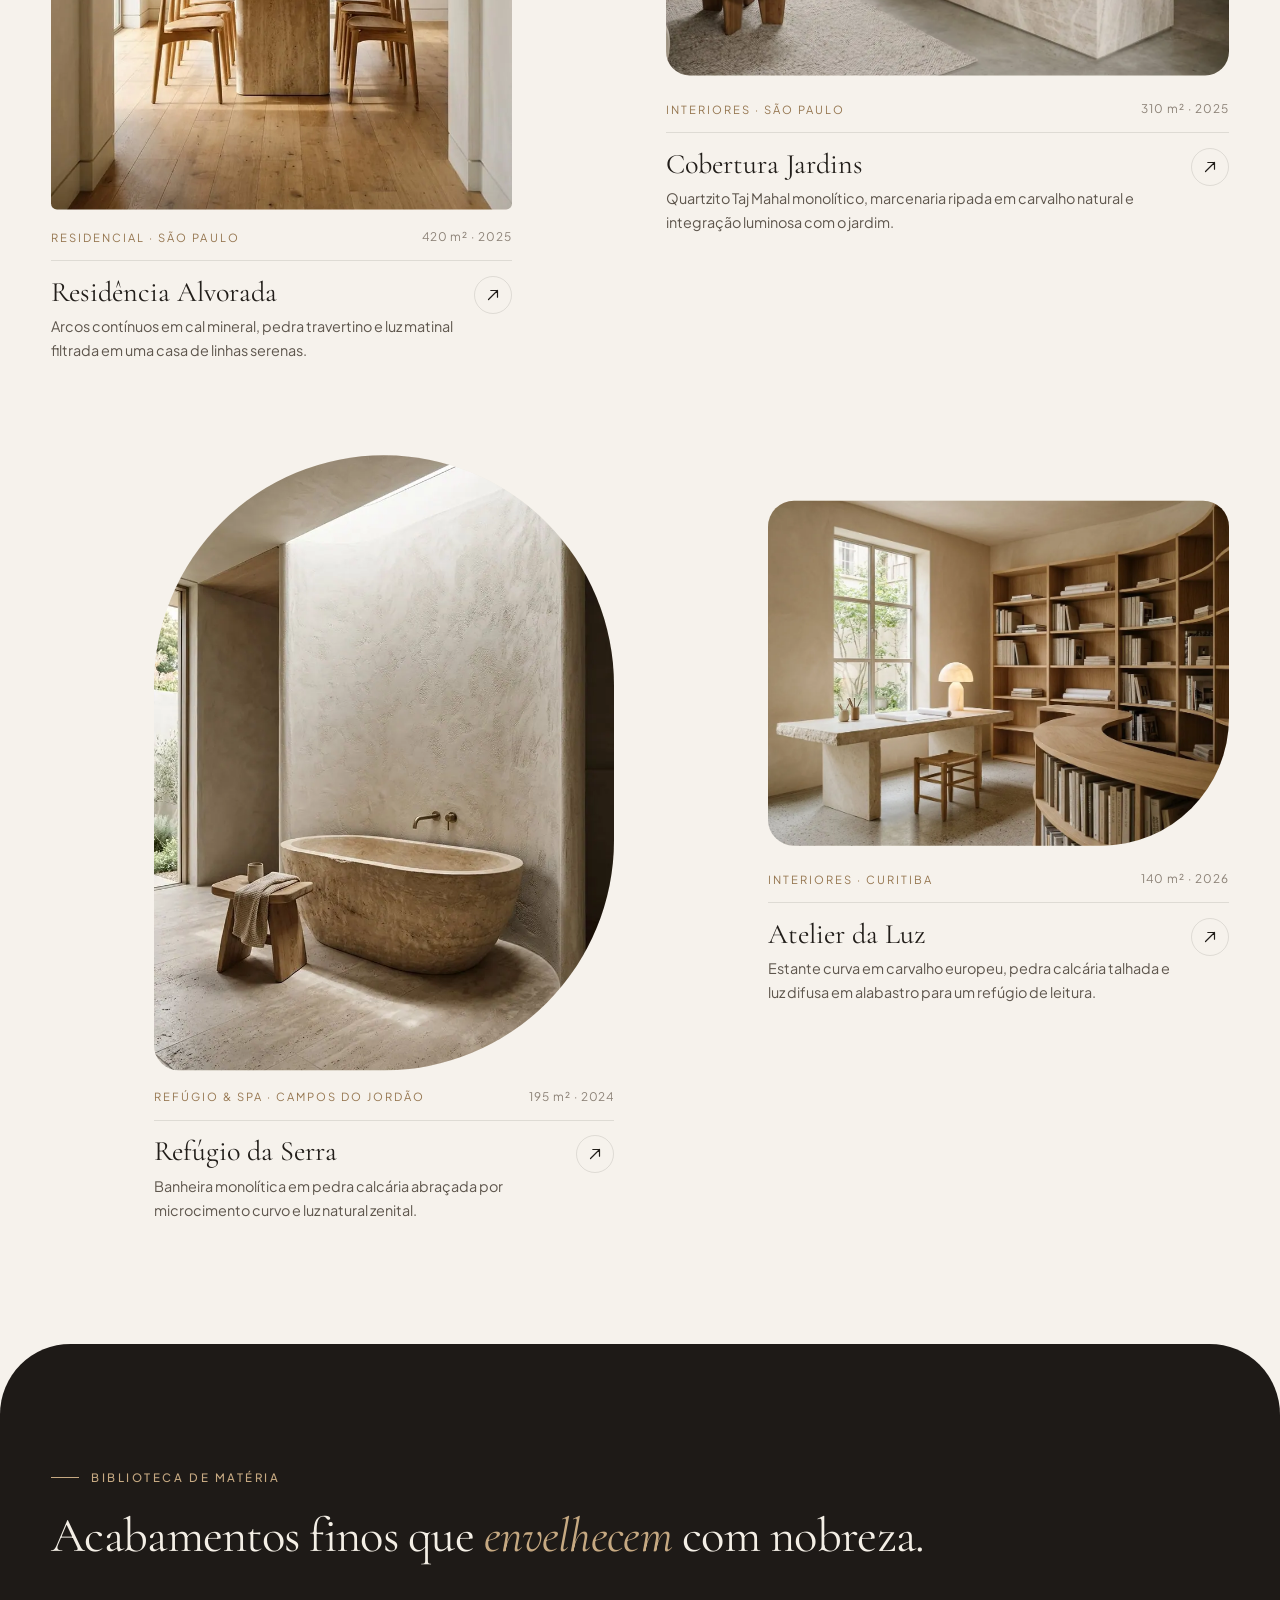
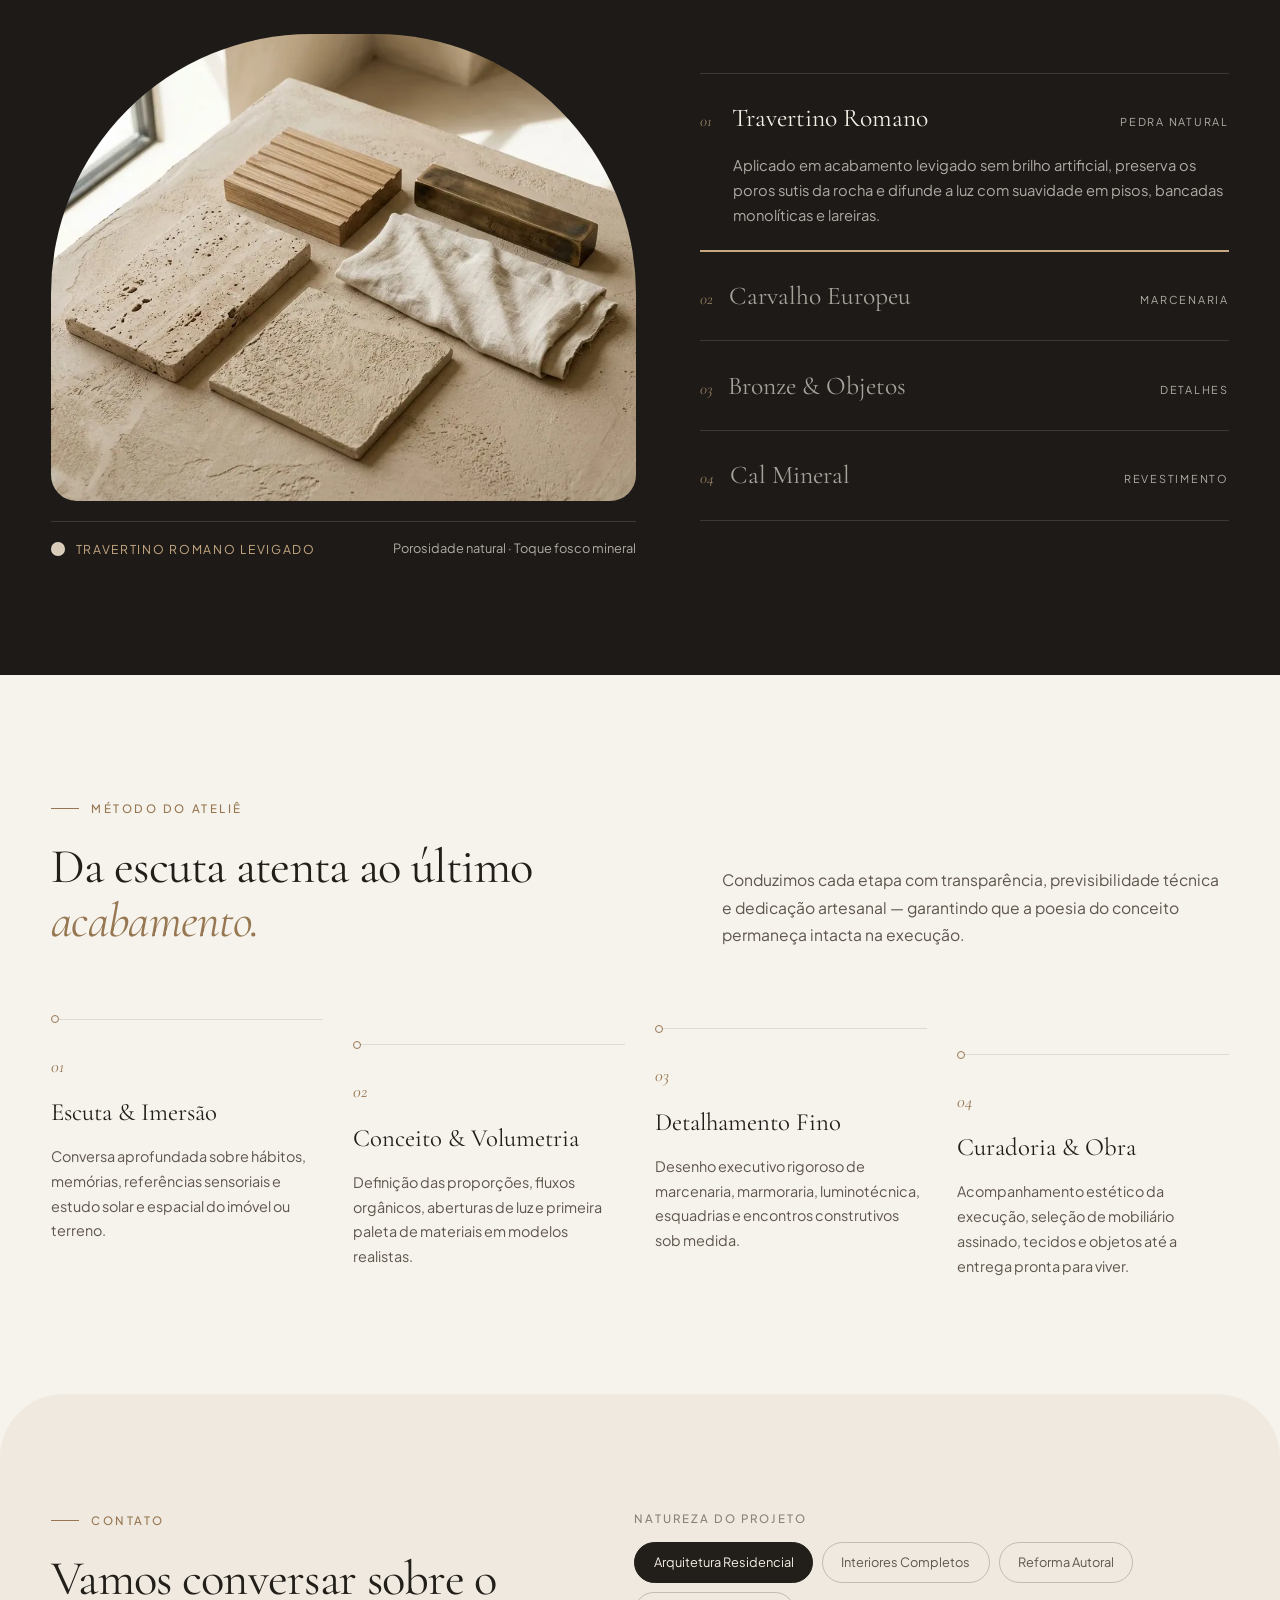
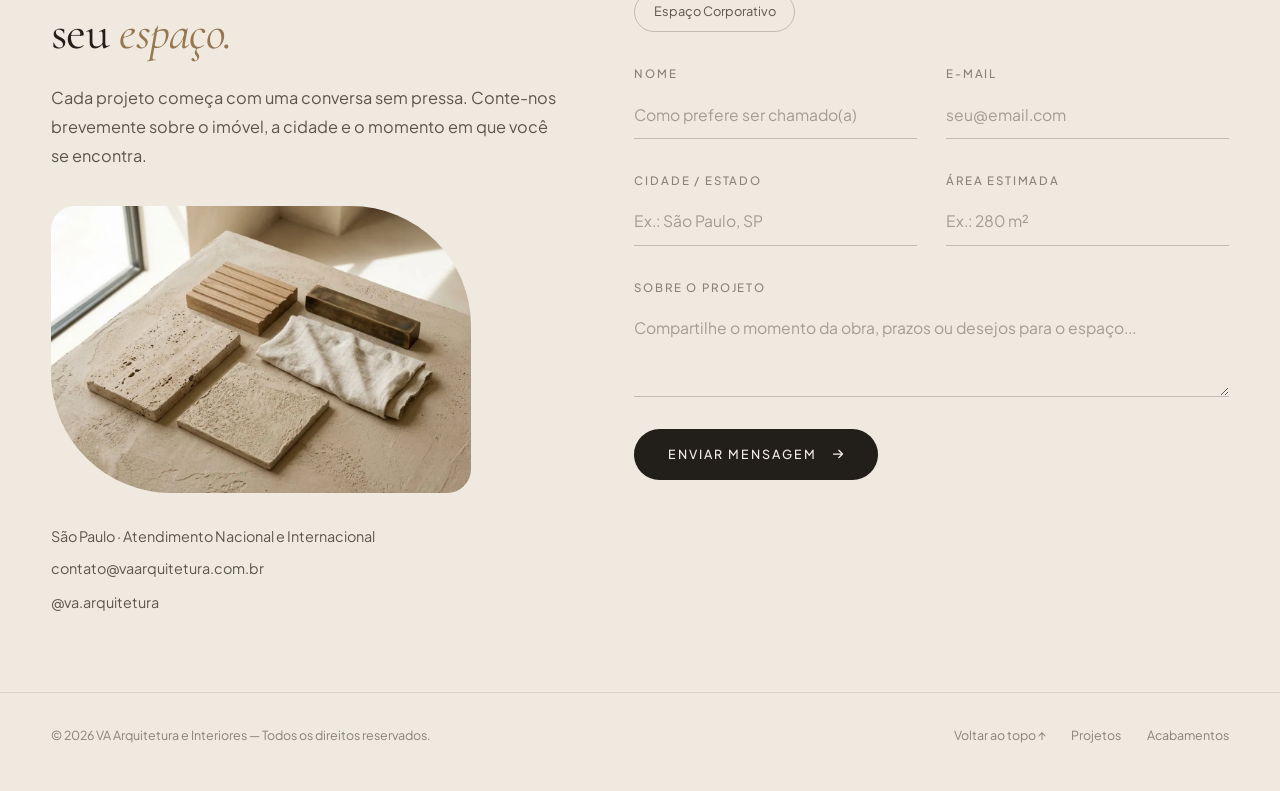
==== commit 4b708791: "Add files via upload" ====
--- a/index.html
+++ b/index.html
@@ -1,661 +1,2759 @@
 <!DOCTYPE html>
 <html lang="pt-BR">
 <head>
-  <meta charset="UTF-8">
-  <meta name="viewport" content="width=device-width, initial-scale=1.0, viewport-fit=cover">
-  <title>VA. ARQUITETURA — Briefing Digital de Interiores</title>
-  <meta name="description" content="VA Arquitetura &amp; Interiores — Levantamento visual e técnico de briefing para projetos de arquitetura de interiores.">
-
-  <!-- PWA & Mobile Web App -->
-  <link rel="manifest" href="manifest.json">
-  <meta name="theme-color" content="#F5F2EC">
-  <meta name="apple-mobile-web-app-capable" content="yes">
-  <meta name="apple-mobile-web-app-status-bar-style" content="default">
-  <meta name="apple-mobile-web-app-title" content="VA. ARQUITETURA">
-  <link rel="apple-touch-icon" href="icon-192.png">
-  <link rel="icon" type="image/svg+xml" href="icon.svg">
-
-  <!-- Tipografia Editorial (Cormorant Garamond, DM Sans, JetBrains Mono) -->
-  <link rel="preconnect" href="https://fonts.googleapis.com">
-  <link rel="preconnect" href="https://fonts.gstatic.com" crossorigin>
-  <link href="https://fonts.googleapis.com/css2?family=Cormorant+Garamond:ital,wght@0,300;0,400;0,500;1,400&family=DM+Sans:wght@400;500&family=JetBrains+Mono:wght@400;500&display=swap" rel="stylesheet">
-
-  <link rel="stylesheet" href="style.css">
+  <meta charset="UTF-8" />
+  <meta name="viewport" content="width=device-width, initial-scale=1.0" />
+  <title>VA Arquitetura e Interiores — A arquitetura começa pela escuta</title>
+  <meta name="description" content="VA Arquitetura e Interiores: projetos autorais de arquitetura residencial, interiores contemporâneos e curadoria de materiais nobres com sofisticação, leveza e precisão." />
+  <meta property="og:title" content="VA Arquitetura e Interiores" />
+  <meta property="og:description" content="A arquitetura começa pela escuta. Projetos autorais de arquitetura e interiores com sofisticação, conforto e matéria nobre." />
+  <meta property="og:type" content="website" />
+  <meta name="theme-color" content="#F6F2EC" />
+  <link rel="icon" type="image/svg+xml" href="data:image/svg+xml,%3Csvg xmlns='http://www.w3.org/2000/svg' viewBox='0 0 44 44' fill='none'%3E%3Crect width='44' height='44' rx='10' fill='%23F6F2EC'/%3E%3Cpath d='M7 39V21C7 12.7157 13.7157 6 22 6C30.2843 6 37 12.7157 37 21V39' stroke='%23967751' stroke-width='1.5'/%3E%3Cpath d='M13.5 17L19.5 32.5L25.5 17' stroke='%23221E1A' stroke-width='1.7' stroke-linecap='round' stroke-linejoin='round'/%3E%3Cpath d='M21.5 32.5L26.8 17L31.8 32.5' stroke='%23967751' stroke-width='1.5' stroke-linecap='round' stroke-linejoin='round'/%3E%3C/svg%3E" />
+  <link rel="preconnect" href="https://fonts.googleapis.com" />
+  <link rel="preconnect" href="https://fonts.gstatic.com" crossorigin />
+  <link href="https://fonts.googleapis.com/css2?family=Cormorant+Garamond:ital,wght@0,400;0,500;1,400&family=Plus+Jakarta+Sans:wght@300;400;500&display=swap" rel="stylesheet" />
+  <style>
+/* ==========================================================================
+   VA Arquitetura e Interiores — Editorial Design System
+   Warm limestone, honed travertine, brushed bronze & architectural stillness
+   ========================================================================== */
+
+:root {
+  /* Core Palette */
+  --bg-canvas: #F6F2EC;
+  --bg-linen: #EFE9DF;
+  --bg-surface: #FBF9F5;
+  --bg-espresso: #1E1A17;
+  --bg-espresso-elev: #27221E;
+
+  /* Ink */
+  --ink-primary: #221E1A;
+  --ink-secondary: #5E564D;
+  --ink-muted: #8C8277;
+  --ink-light: #F4EFE6;
+  --ink-light-muted: rgba(244, 239, 230, 0.68);
+
+  /* Accents & Hairlines */
+  --bronze: #967751;
+  --bronze-light: #C6A982;
+  --bronze-soft: rgba(150, 119, 81, 0.14);
+  --hairline: rgba(34, 30, 26, 0.11);
+  --hairline-strong: rgba(34, 30, 26, 0.22);
+  --hairline-dark: rgba(244, 239, 230, 0.14);
+
+  /* Typography */
+  --font-display: 'Cormorant Garamond', 'Didot', 'Bodoni MT', 'Iowan Old Style', 'Palatino Linotype', 'Book Antiqua', Georgia, serif;
+  --font-sans: 'Plus Jakarta Sans', 'Avenir Next', 'Optima', 'Segoe UI', 'Helvetica Neue', -apple-system, BlinkMacSystemFont, sans-serif;
+
+  /* Architectural Motion Curves */
+  --ease-arch: cubic-bezier(0.22, 1, 0.36, 1);
+  --ease-silk: cubic-bezier(0.16, 1, 0.3, 1);
+
+  /* Layout */
+  --container-max: 1320px;
+  --gutter: clamp(1.25rem, 4vw, 3.5rem);
+  --topbar-height: 78px;
+}
+
+/* Reset & Base */
+*,
+*::before,
+*::after {
+  box-sizing: border-box;
+  margin: 0;
+  padding: 0;
+}
+
+html {
+  scroll-behavior: smooth;
+  font-size: 16px;
+  background-color: var(--bg-canvas);
+  color: var(--ink-primary);
+  -webkit-font-smoothing: antialiased;
+  -moz-osx-font-smoothing: grayscale;
+  text-rendering: optimizeLegibility;
+}
+
+body {
+  font-family: var(--font-sans);
+  background-color: var(--bg-canvas);
+  color: var(--ink-primary);
+  line-height: 1.65;
+  overflow-x: hidden;
+  position: relative;
+}
+
+/* Tactile mineral plaster grain overlay (whisper-subtle depth, never blocks clicks) */
+body::before {
+  content: "";
+  position: fixed;
+  inset: 0;
+  z-index: 90;
+  pointer-events: none;
+  opacity: 0.028;
+  background-image: url("data:image/svg+xml,%3Csvg viewBox='0 0 240 240' xmlns='http://www.w3.org/2000/svg'%3E%3Cfilter id='n'%3E%3CfeTurbulence type='fractalNoise' baseFrequency='0.82' numOctaves='3' stitchTiles='stitch'/%3E%3C/filter%3E%3Crect width='100%25' height='100%25' filter='url(%23n)'/%3E%3C/svg%3E");
+}
+
+img {
+  display: block;
+  max-width: 100%;
+  height: auto;
+}
+
+a {
+  color: inherit;
+  text-decoration: none;
+}
+
+button,
+input,
+textarea {
+  font: inherit;
+  color: inherit;
+}
+
+button {
+  background: none;
+  border: none;
+  cursor: pointer;
+}
+
+:focus-visible {
+  outline: 1.5px solid var(--bronze);
+  outline-offset: 3px;
+}
+
+.container {
+  width: 100%;
+  max-width: var(--container-max);
+  margin-inline: auto;
+  padding-inline: var(--gutter);
+}
+
+.sr-only {
+  position: absolute;
+  width: 1px;
+  height: 1px;
+  overflow: hidden;
+  clip: rect(0, 0, 0, 0);
+  white-space: nowrap;
+}
+
+/* ==========================================================================
+   1. TARJA NO TOPO — Top Brand Bar (Always clear, never covers content)
+   ========================================================================== */
+
+.topbar {
+  position: sticky;
+  top: 0;
+  z-index: 60;
+  width: 100%;
+  background-color: rgba(246, 242, 236, 0.9);
+  backdrop-filter: blur(16px);
+  -webkit-backdrop-filter: blur(16px);
+  border-bottom: 1px solid var(--hairline);
+  transition: background-color 0.5s var(--ease-arch), box-shadow 0.5s var(--ease-arch);
+}
+
+.topbar.is-scrolled {
+  background-color: rgba(246, 242, 236, 0.96);
+  box-shadow: 0 10px 30px rgba(34, 30, 26, 0.045);
+}
+
+.topbar__inner {
+  min-height: var(--topbar-height);
+  display: flex;
+  align-items: center;
+  justify-content: space-between;
+  gap: 1.5rem;
+}
+
+.brand-mark {
+  display: inline-flex;
+  align-items: center;
+  gap: 0.95rem;
+  padding-block: 0.35rem;
+}
+
+.brand-mark__emblem {
+  width: 40px;
+  height: 40px;
+  flex-shrink: 0;
+  transition: transform 0.7s var(--ease-arch);
+}
+
+.brand-mark:hover .brand-mark__emblem {
+  transform: translateY(-1px);
+}
+
+.brand-mark__text {
+  display: flex;
+  align-items: center;
+  gap: 0.8rem;
+}
+
+.brand-mark__va {
+  font-family: var(--font-display);
+  font-size: 1.65rem;
+  font-weight: 500;
+  letter-spacing: 0.06em;
+  line-height: 1;
+  color: var(--ink-primary);
+}
+
+.brand-mark__divider {
+  width: 1px;
+  height: 20px;
+  background-color: var(--hairline-strong);
+}
+
+.brand-mark__sub {
+  font-size: 0.68rem;
+  font-weight: 500;
+  letter-spacing: 0.24em;
+  text-transform: uppercase;
+  color: var(--ink-secondary);
+  line-height: 1.3;
+}
+
+.topbar__nav {
+  display: flex;
+  align-items: center;
+  gap: clamp(1.3rem, 2.8vw, 2.5rem);
+}
+
+.topbar__link {
+  position: relative;
+  font-size: 0.82rem;
+  font-weight: 400;
+  letter-spacing: 0.09em;
+  text-transform: uppercase;
+  color: var(--ink-secondary);
+  padding-block: 0.4rem;
+  transition: color 0.4s var(--ease-arch);
+}
+
+.topbar__link::after {
+  content: "";
+  position: absolute;
+  left: 0;
+  bottom: 0;
+  width: 100%;
+  height: 1px;
+  background-color: var(--bronze);
+  transform: scaleX(0);
+  transform-origin: right center;
+  transition: transform 0.5s var(--ease-arch);
+}
+
+.topbar__link:hover,
+.topbar__link.is-active {
+  color: var(--ink-primary);
+}
+
+.topbar__link:hover::after,
+.topbar__link.is-active::after {
+  transform: scaleX(1);
+  transform-origin: left center;
+}
+
+.topbar__cta {
+  display: inline-flex;
+  align-items: center;
+  gap: 0.55rem;
+  padding: 0.62rem 1.35rem;
+  border-radius: 999px;
+  border: 1px solid var(--hairline-strong);
+  font-size: 0.76rem;
+  font-weight: 500;
+  letter-spacing: 0.14em;
+  text-transform: uppercase;
+  color: var(--ink-primary);
+  background-color: transparent;
+  transition: background-color 0.45s var(--ease-arch), color 0.45s var(--ease-arch), border-color 0.45s var(--ease-arch), transform 0.45s var(--ease-arch);
+}
+
+.topbar__cta:hover {
+  background-color: var(--ink-primary);
+  border-color: var(--ink-primary);
+  color: var(--ink-light);
+  transform: translateY(-1px);
+}
+
+/* Whisper-thin architectural reading progress hairline along bottom edge of topbar */
+.topbar__progress {
+  position: absolute;
+  left: 0;
+  bottom: -1px;
+  height: 1.5px;
+  width: 100%;
+  background: linear-gradient(90deg, var(--bronze) 0%, var(--bronze-light) 100%);
+  transform: scaleX(0);
+  transform-origin: left center;
+  pointer-events: none;
+}
+
+/* Mobile menu button */
+.topbar__toggle {
+  display: none;
+  width: 42px;
+  height: 42px;
+  border-radius: 999px;
+  border: 1px solid var(--hairline);
+  align-items: center;
+  justify-content: center;
+  flex-direction: column;
+  gap: 5px;
+}
+
+.topbar__toggle span {
+  display: block;
+  width: 18px;
+  height: 1.25px;
+  background-color: var(--ink-primary);
+  transition: transform 0.45s var(--ease-arch), opacity 0.35s ease;
+}
+
+.topbar__toggle[aria-expanded="true"] span:first-child {
+  transform: translateY(3.1px) rotate(45deg);
+}
+
+.topbar__toggle[aria-expanded="true"] span:last-child {
+  transform: translateY(-3.1px) rotate(-45deg);
+}
+
+.mobile-drawer {
+  display: none;
+  border-top: 1px solid var(--hairline);
+  background-color: var(--bg-canvas);
+  overflow: hidden;
+  max-height: 0;
+  transition: max-height 0.55s var(--ease-arch);
+}
+
+.mobile-drawer.is-open {
+  max-height: 360px;
+}
+
+.mobile-drawer__inner {
+  padding: 1.5rem var(--gutter) 2rem;
+  display: flex;
+  flex-direction: column;
+  gap: 1.1rem;
+}
+
+.mobile-drawer__link {
+  font-family: var(--font-display);
+  font-size: 1.55rem;
+  color: var(--ink-primary);
+  padding-block: 0.25rem;
+  border-bottom: 1px solid var(--hairline);
+}
+
+/* ==========================================================================
+   2. FRASE DE ABERTURA — Directly below topbar in clean flow (ZERO overlap!)
+   ========================================================================== */
+
+.opening-band {
+  position: relative;
+  padding-top: clamp(3.4rem, 7.2vw, 6.2rem);
+  padding-bottom: clamp(2.6rem, 5vw, 4.4rem);
+  overflow: hidden;
+}
+
+/* Subtle decorative architectural curve SVG (non-blocking, whisper-light) */
+.opening-band__arc {
+  position: absolute;
+  top: -120px;
+  right: -8%;
+  width: clamp(340px, 44vw, 620px);
+  height: auto;
+  pointer-events: none;
+  opacity: 0.42;
+}
+
+.opening-band__grid {
+  position: relative;
+  z-index: 1;
+  display: grid;
+  grid-template-columns: minmax(0, 1.35fr) minmax(0, 0.85fr);
+  gap: clamp(1.8rem, 4vw, 4.5rem);
+  align-items: end;
+}
+
+.eyebrow {
+  display: inline-flex;
+  align-items: center;
+  gap: 0.75rem;
+  font-size: 0.72rem;
+  font-weight: 500;
+  letter-spacing: 0.22em;
+  text-transform: uppercase;
+  color: var(--bronze);
+  margin-bottom: 1.35rem;
+}
+
+.eyebrow::before {
+  content: "";
+  width: 28px;
+  height: 1px;
+  background-color: var(--bronze);
+}
+
+.opening-band__headline {
+  font-family: var(--font-display);
+  font-size: clamp(2.65rem, 5.4vw, 4.95rem);
+  font-weight: 400;
+  line-height: 1.04;
+  letter-spacing: -0.02em;
+  color: var(--ink-primary);
+  max-width: 14ch;
+}
+
+.opening-band__headline em {
+  font-style: italic;
+  font-weight: 400;
+  color: var(--bronze);
+}
+
+.opening-band__aside {
+  display: flex;
+  flex-direction: column;
+  gap: 1.5rem;
+  padding-bottom: 0.35rem;
+}
+
+.opening-band__lead {
+  font-size: clamp(0.98rem, 1.2vw, 1.08rem);
+  color: var(--ink-secondary);
+  line-height: 1.75;
+  max-width: 42ch;
+}
+
+.text-link {
+  display: inline-flex;
+  align-items: center;
+  gap: 0.7rem;
+  font-size: 0.78rem;
+  font-weight: 500;
+  letter-spacing: 0.16em;
+  text-transform: uppercase;
+  color: var(--ink-primary);
+  width: fit-content;
+  padding-bottom: 0.3rem;
+  border-bottom: 1px solid var(--hairline-strong);
+  transition: color 0.4s var(--ease-arch), border-color 0.4s var(--ease-arch), gap 0.45s var(--ease-arch);
+}
+
+.text-link:hover {
+  color: var(--bronze);
+  border-color: var(--bronze);
+  gap: 1rem;
+}
+
+/* ==========================================================================
+   3. ARCHITECTURAL SHOWCASE — Sculptural, Asymmetric, Non-Boxy Composition
+   ========================================================================== */
+
+.hero-showcase {
+  padding-bottom: clamp(4.5rem, 9vw, 8rem);
+}
+
+.hero-showcase__layout {
+  display: grid;
+  grid-template-columns: repeat(12, minmax(0, 1fr));
+  gap: clamp(1.25rem, 2.5vw, 2.4rem);
+  align-items: start;
+}
+
+.hero-showcase__primary {
+  grid-column: 1 / 9;
+}
+
+.hero-showcase__secondary {
+  grid-column: 9 / 13;
+  margin-top: clamp(2rem, 5.5vw, 5.2rem);
+}
+
+/* Sculptural Architectural Silhouettes (Breaking the boxy grid!) */
+.arch-frame {
+  position: relative;
+  overflow: hidden;
+  background-color: var(--bg-linen);
+}
+
+.arch-frame--sweep {
+  border-radius: 26px 26px clamp(72px, 10vw, 150px) 26px;
+}
+
+.arch-frame--roman {
+  border-radius: 999px 999px 26px 26px;
+}
+
+.arch-frame--corner-tr {
+  border-radius: 24px clamp(72px, 9vw, 136px) 24px 24px;
+}
+
+.arch-frame--alcove {
+  border-radius: 240px 240px 240px 26px;
+}
+
+.arch-frame--oval-soft {
+  border-radius: 220px 220px 24px 220px;
+}
+
+.arch-frame img {
+  width: 100%;
+  height: 100%;
+  object-fit: cover;
+  transform: scale(1.02);
+  transition: transform 1.15s var(--ease-arch);
+}
+
+.hero-showcase__primary .arch-frame {
+  aspect-ratio: 16 / 10;
+}
+
+.hero-showcase__secondary .arch-frame {
+  aspect-ratio: 3 / 4.15;
+}
+
+.arch-frame:hover img {
+  transform: scale(1.055);
+}
+
+.caption-row {
+  display: flex;
+  align-items: baseline;
+  justify-content: space-between;
+  gap: 1rem;
+  margin-top: 1.05rem;
+  padding-inline: 0.2rem;
+}
+
+.caption-row__title {
+  font-family: var(--font-display);
+  font-size: 1.18rem;
+  color: var(--ink-primary);
+}
+
+.caption-row__meta {
+  font-size: 0.72rem;
+  letter-spacing: 0.14em;
+  text-transform: uppercase;
+  color: var(--ink-muted);
+}
+
+.secondary-note {
+  margin-top: 1.15rem;
+  font-size: 0.88rem;
+  color: var(--ink-secondary);
+  line-height: 1.7;
+}
+
+/* ==========================================================================
+   4. ESSÊNCIA — Warm Linen Architectural Philosophy Section
+   ========================================================================== */
+
+.essence-section {
+  position: relative;
+  background-color: var(--bg-linen);
+  border-radius: clamp(32px, 5vw, 72px) clamp(32px, 5vw, 72px) 0 0;
+  padding-block: clamp(4.8rem, 9vw, 8.5rem);
+}
+
+.essence__grid {
+  display: grid;
+  grid-template-columns: minmax(0, 0.95fr) minmax(0, 1.15fr);
+  gap: clamp(2.5rem, 6vw, 6rem);
+  align-items: center;
+}
+
+.essence__visual {
+  position: relative;
+}
+
+/* Offset subtle hairline arch ornament behind the frame */
+.essence__visual::before {
+  content: "";
+  position: absolute;
+  inset: -16px 18px 18px -16px;
+  border: 1px solid rgba(150, 119, 81, 0.28);
+  border-radius: 220px 220px 24px 220px;
+  pointer-events: none;
+}
+
+.essence__visual .arch-frame {
+  aspect-ratio: 4 / 3.45;
+  position: relative;
+  z-index: 1;
+}
+
+.section-heading {
+  font-family: var(--font-display);
+  font-size: clamp(2.1rem, 3.8vw, 3.45rem);
+  font-weight: 400;
+  line-height: 1.12;
+  letter-spacing: -0.015em;
+  color: var(--ink-primary);
+}
+
+.section-heading em {
+  font-style: italic;
+  color: var(--bronze);
+}
+
+.essence__intro {
+  margin-top: 1.35rem;
+  font-size: 1.02rem;
+  color: var(--ink-secondary);
+  line-height: 1.8;
+  max-width: 52ch;
+}
+
+.pillars {
+  margin-top: 2.6rem;
+  display: flex;
+  flex-direction: column;
+}
+
+.pillar {
+  position: relative;
+  padding-block: 1.35rem;
+  display: grid;
+  grid-template-columns: 44px 1fr;
+  gap: 1.1rem;
+  align-items: baseline;
+}
+
+.pillar::before {
+  content: "";
+  position: absolute;
+  top: 0;
+  left: 0;
+  width: 100%;
+  height: 1px;
+  background-color: var(--hairline);
+  transform: scaleX(0);
+  transform-origin: left center;
+  transition: transform 0.95s var(--ease-arch);
+}
+
+.pillar.is-visible::before {
+  transform: scaleX(1);
+}
+
+.pillar__num {
+  font-family: var(--font-display);
+  font-size: 1.05rem;
+  font-style: italic;
+  color: var(--bronze);
+}
+
+.pillar__title {
+  font-family: var(--font-display);
+  font-size: 1.4rem;
+  font-weight: 500;
+  color: var(--ink-primary);
+  margin-bottom: 0.3rem;
+}
+
+.pillar__desc {
+  font-size: 0.92rem;
+  color: var(--ink-secondary);
+  line-height: 1.68;
+}
+
+/* Understated Studio Figures Strip */
+.atelier-figures {
+  margin-top: clamp(3.5rem, 6vw, 5.2rem);
+  padding-top: 2.2rem;
+  border-top: 1px solid var(--hairline);
+  display: grid;
+  grid-template-columns: repeat(3, minmax(0, 1fr));
+  gap: 1.5rem;
+}
+
+.figure-item {
+  padding-right: 1rem;
+}
+
+.figure-item__value {
+  font-family: var(--font-display);
+  font-size: clamp(2.1rem, 3.6vw, 3.1rem);
+  font-weight: 400;
+  line-height: 1;
+  color: var(--ink-primary);
+}
+
+.figure-item__label {
+  margin-top: 0.45rem;
+  font-size: 0.76rem;
+  letter-spacing: 0.14em;
+  text-transform: uppercase;
+  color: var(--ink-muted);
+}
+
+/* ==========================================================================
+   5. PROJETOS SELECIONADOS — Organic Asymmetric Editorial Portfolio
+   ========================================================================== */
+
+.projects-section {
+  padding-block: clamp(5rem, 9.5vw, 9rem);
+  background-color: var(--bg-canvas);
+}
+
+.section-header-row {
+  display: flex;
+  flex-wrap: wrap;
+  align-items: flex-end;
+  justify-content: space-between;
+  gap: 2rem;
+  margin-bottom: clamp(3rem, 6vw, 5rem);
+}
+
+.filter-pills {
+  display: flex;
+  flex-wrap: wrap;
+  gap: 0.55rem;
+}
+
+.filter-pill {
+  padding: 0.55rem 1.2rem;
+  border-radius: 999px;
+  border: 1px solid var(--hairline);
+  font-size: 0.74rem;
+  font-weight: 500;
+  letter-spacing: 0.12em;
+  text-transform: uppercase;
+  color: var(--ink-secondary);
+  background-color: transparent;
+  transition: background-color 0.45s var(--ease-arch), color 0.45s var(--ease-arch), border-color 0.45s var(--ease-arch);
+}
+
+.filter-pill:hover {
+  border-color: var(--bronze);
+  color: var(--ink-primary);
+}
+
+.filter-pill.is-active {
+  background-color: var(--ink-primary);
+  border-color: var(--ink-primary);
+  color: var(--ink-light);
+}
+
+/* Sculptural Staggered Editorial Masonry (NOT a boxy equal grid!) */
+.projects-gallery {
+  display: grid;
+  grid-template-columns: repeat(12, minmax(0, 1fr));
+  column-gap: clamp(1.5rem, 4vw, 4rem);
+  row-gap: clamp(3.5rem, 7vw, 6.2rem);
+  align-items: start;
+}
+
+.project-item {
+  cursor: pointer;
+  transition: opacity 0.55s var(--ease-arch), transform 0.65s var(--ease-arch);
+}
+
+.project-item.is-hidden {
+  display: none;
+}
+
+.project-item--1 {
+  grid-column: 1 / 6;
+}
+
+.project-item--2 {
+  grid-column: 7 / 13;
+  margin-top: clamp(0rem, 5vw, 5.5rem);
+}
+
+.project-item--3 {
+  grid-column: 2 / 7;
+}
+
+.project-item--4 {
+  grid-column: 8 / 13;
+  margin-top: clamp(0rem, 4vw, 4.2rem);
+}
+
+.project-item--1 .arch-frame {
+  aspect-ratio: 3 / 4;
+}
+
+.project-item--2 .arch-frame {
+  aspect-ratio: 4 / 3;
+}
+
+.project-item--3 .arch-frame {
+  aspect-ratio: 3 / 4;
+}
+
+.project-item--4 .arch-frame {
+  aspect-ratio: 4 / 3;
+}
+
+.project-item__meta {
+  display: flex;
+  align-items: center;
+  justify-content: space-between;
+  gap: 1rem;
+  margin-top: 1.25rem;
+  padding-bottom: 0.85rem;
+  border-bottom: 1px solid var(--hairline);
+}
+
+.project-item__cat {
+  font-size: 0.7rem;
+  letter-spacing: 0.18em;
+  text-transform: uppercase;
+  color: var(--bronze);
+}
+
+.project-item__specs {
+  font-size: 0.74rem;
+  letter-spacing: 0.08em;
+  color: var(--ink-muted);
+}
+
+.project-item__body {
+  margin-top: 0.9rem;
+  display: flex;
+  align-items: flex-start;
+  justify-content: space-between;
+  gap: 1rem;
+}
+
+.project-item__title {
+  font-family: var(--font-display);
+  font-size: clamp(1.55rem, 2.2vw, 2.05rem);
+  font-weight: 400;
+  line-height: 1.15;
+  color: var(--ink-primary);
+  transition: color 0.4s var(--ease-arch);
+}
+
+.project-item:hover .project-item__title {
+  color: var(--bronze);
+}
+
+.project-item__summary {
+  margin-top: 0.45rem;
+  font-size: 0.9rem;
+  color: var(--ink-secondary);
+  line-height: 1.65;
+  max-width: 44ch;
+}
+
+.project-item__arrow {
+  width: 38px;
+  height: 38px;
+  flex-shrink: 0;
+  border-radius: 999px;
+  border: 1px solid var(--hairline);
+  display: grid;
+  place-items: center;
+  color: var(--ink-primary);
+  transition: background-color 0.45s var(--ease-arch), border-color 0.45s var(--ease-arch), color 0.45s var(--ease-arch), transform 0.45s var(--ease-arch);
+}
+
+.project-item:hover .project-item__arrow {
+  background-color: var(--ink-primary);
+  border-color: var(--ink-primary);
+  color: var(--ink-light);
+  transform: translate(2px, -2px);
+}
+
+/* ==========================================================================
+   6. ACABAMENTOS & MATÉRIA — Smoked Walnut Luxury Materiality Pavilion
+   ========================================================================== */
+
+.materials-section {
+  background-color: var(--bg-espresso);
+  color: var(--ink-light);
+  border-radius: clamp(36px, 5.5vw, 84px) clamp(36px, 5.5vw, 84px) 0 0;
+  padding-block: clamp(5rem, 9vw, 8.5rem);
+  position: relative;
+  overflow: hidden;
+}
+
+.materials-section .eyebrow {
+  color: var(--bronze-light);
+}
+
+.materials-section .eyebrow::before {
+  background-color: var(--bronze-light);
+}
+
+.materials-section .section-heading {
+  color: var(--ink-light);
+}
+
+.materials-section .section-heading em {
+  color: var(--bronze-light);
+}
+
+.materials__grid {
+  margin-top: clamp(2.8rem, 5.5vw, 4.5rem);
+  display: grid;
+  grid-template-columns: minmax(0, 1.05fr) minmax(0, 0.95fr);
+  gap: clamp(2.2rem, 5vw, 5.5rem);
+  align-items: center;
+}
+
+.materials__stage {
+  position: relative;
+}
+
+.materials__frame {
+  position: relative;
+  aspect-ratio: 4 / 3.2;
+  border-radius: 260px 260px 26px 26px;
+  overflow: hidden;
+  background-color: var(--bg-espresso-elev);
+}
+
+.materials__photo {
+  position: absolute;
+  inset: 0;
+  width: 100%;
+  height: 100%;
+  object-fit: cover;
+  opacity: 0;
+  transform: scale(1.045);
+  transition: opacity 0.8s var(--ease-arch), transform 1.1s var(--ease-arch);
+}
+
+.materials__photo.is-active {
+  opacity: 1;
+  transform: scale(1);
+}
+
+.materials__stage-caption {
+  margin-top: 1.25rem;
+  display: flex;
+  flex-wrap: wrap;
+  align-items: center;
+  justify-content: space-between;
+  gap: 0.85rem;
+  padding-top: 1rem;
+  border-top: 1px solid var(--hairline-dark);
+}
+
+.materials__swatch-badge {
+  display: inline-flex;
+  align-items: center;
+  gap: 0.65rem;
+  font-size: 0.76rem;
+  letter-spacing: 0.14em;
+  text-transform: uppercase;
+  color: var(--bronze-light);
+}
+
+.materials__swatch-dot {
+  width: 14px;
+  height: 14px;
+  border-radius: 999px;
+  border: 1px solid rgba(244, 239, 230, 0.32);
+  transition: background-color 0.6s var(--ease-arch);
+}
+
+.materials__origin {
+  font-size: 0.8rem;
+  color: var(--ink-light-muted);
+}
+
+.materials__list {
+  display: flex;
+  flex-direction: column;
+}
+
+.material-tab {
+  text-align: left;
+  width: 100%;
+  padding-block: 1.45rem;
+  border-bottom: 1px solid var(--hairline-dark);
+  position: relative;
+  transition: opacity 0.45s var(--ease-arch);
+}
+
+.material-tab:first-child {
+  border-top: 1px solid var(--hairline-dark);
+}
+
+.material-tab__header {
+  display: flex;
+  align-items: baseline;
+  justify-content: space-between;
+  gap: 1rem;
+}
+
+.material-tab__left {
+  display: flex;
+  align-items: baseline;
+  gap: 1rem;
+}
+
+.material-tab__index {
+  font-family: var(--font-display);
+  font-style: italic;
+  font-size: 1rem;
+  color: var(--bronze-light);
+  opacity: 0.7;
+}
+
+.material-tab__name {
+  font-family: var(--font-display);
+  font-size: clamp(1.38rem, 2vw, 1.75rem);
+  font-weight: 400;
+  color: rgba(244, 239, 230, 0.64);
+  transition: color 0.45s var(--ease-arch), transform 0.55s var(--ease-arch);
+}
+
+.material-tab.is-active .material-tab__name,
+.material-tab:hover .material-tab__name {
+  color: var(--ink-light);
+}
+
+.material-tab.is-active .material-tab__name {
+  transform: translateX(4px);
+}
+
+.material-tab__tag {
+  font-size: 0.68rem;
+  letter-spacing: 0.16em;
+  text-transform: uppercase;
+  color: var(--ink-light-muted);
+}
+
+.material-tab__panel {
+  display: grid;
+  grid-template-rows: 0fr;
+  transition: grid-template-rows 0.6s var(--ease-arch);
+}
+
+.material-tab.is-active .material-tab__panel {
+  grid-template-rows: 1fr;
+}
+
+.material-tab__panel-inner {
+  overflow: hidden;
+}
+
+.material-tab__desc {
+  padding-top: 0.85rem;
+  padding-left: 2.1rem;
+  font-size: 0.92rem;
+  line-height: 1.7;
+  color: var(--ink-light-muted);
+  max-width: 48ch;
+}
+
+.material-tab__line {
+  position: absolute;
+  left: 0;
+  bottom: -1px;
+  height: 1.5px;
+  width: 100%;
+  background-color: var(--bronze-light);
+  transform: scaleX(0);
+  transform-origin: left center;
+  transition: transform 0.7s var(--ease-arch);
+}
+
+.material-tab.is-active .material-tab__line {
+  transform: scaleX(1);
+}
+
+/* ==========================================================================
+   7. PROCESSO — Do Silêncio à Obra (Fluid Architectural Rhythm)
+   ========================================================================== */
+
+.process-section {
+  background-color: var(--bg-canvas);
+  padding-block: clamp(5rem, 9vw, 8.5rem);
+  position: relative;
+}
+
+.process__intro-row {
+  display: grid;
+  grid-template-columns: minmax(0, 1.1fr) minmax(0, 0.9fr);
+  gap: clamp(1.5rem, 4vw, 4rem);
+  align-items: end;
+  margin-bottom: clamp(3rem, 5.5vw, 4.8rem);
+}
+
+.process__lead {
+  font-size: 0.98rem;
+  color: var(--ink-secondary);
+  line-height: 1.75;
+  max-width: 46ch;
+}
+
+.process-steps {
+  display: grid;
+  grid-template-columns: repeat(4, minmax(0, 1fr));
+  gap: clamp(1.25rem, 2.4vw, 2.4rem);
+  position: relative;
+}
+
+.process-step {
+  position: relative;
+  padding-top: 2rem;
+  border-top: 1px solid var(--hairline);
+  transition: border-color 0.5s var(--ease-arch);
+}
+
+.process-step:nth-child(2) {
+  margin-top: 1.6rem;
+}
+
+.process-step:nth-child(3) {
+  margin-top: 0.6rem;
+}
+
+.process-step:nth-child(4) {
+  margin-top: 2.2rem;
+}
+
+.process-step::before {
+  content: "";
+  position: absolute;
+  top: -4.5px;
+  left: 0;
+  width: 8px;
+  height: 8px;
+  border-radius: 999px;
+  background-color: var(--bg-canvas);
+  border: 1.5px solid var(--bronze);
+  transition: background-color 0.45s var(--ease-arch), transform 0.45s var(--ease-arch);
+}
+
+.process-step:hover {
+  border-top-color: var(--bronze);
+}
+
+.process-step:hover::before {
+  background-color: var(--bronze);
+  transform: scale(1.25);
+}
+
+.process-step__num {
+  font-family: var(--font-display);
+  font-style: italic;
+  font-size: 1.1rem;
+  color: var(--bronze);
+  margin-bottom: 0.7rem;
+}
+
+.process-step__title {
+  font-family: var(--font-display);
+  font-size: 1.55rem;
+  font-weight: 400;
+  color: var(--ink-primary);
+  margin-bottom: 0.7rem;
+}
+
+.process-step__text {
+  font-size: 0.9rem;
+  color: var(--ink-secondary);
+  line-height: 1.72;
+}
+
+/* ==========================================================================
+   8. CONTATO & CONVERSA INICIAL — Understated Editorial Form
+   ========================================================================== */
+
+.contact-section {
+  background-color: var(--bg-linen);
+  border-radius: clamp(32px, 5vw, 72px) clamp(32px, 5vw, 72px) 0 0;
+  padding-block: clamp(4.8rem, 8.5vw, 8rem) clamp(3.5rem, 6vw, 5rem);
+}
+
+.contact__grid {
+  display: grid;
+  grid-template-columns: minmax(0, 0.92fr) minmax(0, 1.08fr);
+  gap: clamp(2.5rem, 6vw, 6rem);
+  align-items: start;
+}
+
+.contact__stilllife {
+  margin-top: 2.2rem;
+  max-width: 420px;
+}
+
+.contact__stilllife .arch-frame {
+  aspect-ratio: 3 / 2.05;
+  border-radius: 24px 120px 24px 120px;
+}
+
+.contact__details {
+  margin-top: 2rem;
+  display: flex;
+  flex-direction: column;
+  gap: 0.55rem;
+  font-size: 0.9rem;
+  color: var(--ink-secondary);
+}
+
+.contact__details a {
+  width: fit-content;
+  border-bottom: 1px solid transparent;
+  transition: color 0.35s ease, border-color 0.35s ease;
+}
+
+.contact__details a:hover {
+  color: var(--bronze);
+  border-color: var(--bronze);
+}
+
+.contact-form {
+  display: flex;
+  flex-direction: column;
+  gap: 2rem;
+  padding-top: 0.4rem;
+}
+
+.scope-group__label {
+  display: block;
+  font-size: 0.72rem;
+  font-weight: 500;
+  letter-spacing: 0.18em;
+  text-transform: uppercase;
+  color: var(--ink-muted);
+  margin-bottom: 0.9rem;
+}
+
+.scope-pills {
+  display: flex;
+  flex-wrap: wrap;
+  gap: 0.55rem;
+}
+
+.scope-pill {
+  padding: 0.55rem 1.15rem;
+  border-radius: 999px;
+  border: 1px solid var(--hairline-strong);
+  font-size: 0.8rem;
+  color: var(--ink-secondary);
+  transition: background-color 0.4s var(--ease-arch), color 0.4s var(--ease-arch), border-color 0.4s var(--ease-arch);
+}
+
+.scope-pill:hover {
+  border-color: var(--bronze);
+  color: var(--ink-primary);
+}
+
+.scope-pill.is-selected {
+  background-color: var(--ink-primary);
+  border-color: var(--ink-primary);
+  color: var(--ink-light);
+}
+
+.form-row {
+  display: grid;
+  grid-template-columns: repeat(2, minmax(0, 1fr));
+  gap: 1.8rem;
+}
+
+.field {
+  position: relative;
+  display: flex;
+  flex-direction: column;
+}
+
+.field__label {
+  font-size: 0.72rem;
+  font-weight: 500;
+  letter-spacing: 0.16em;
+  text-transform: uppercase;
+  color: var(--ink-muted);
+  margin-bottom: 0.5rem;
+}
+
+.field__input {
+  width: 100%;
+  background: transparent;
+  border: none;
+  border-bottom: 1px solid var(--hairline-strong);
+  padding: 0.65rem 0;
+  font-size: 0.98rem;
+  color: var(--ink-primary);
+  border-radius: 0;
+  transition: border-color 0.4s var(--ease-arch);
+}
+
+.field__input::placeholder {
+  color: rgba(94, 86, 77, 0.52);
+}
+
+.field__input:focus {
+  outline: none;
+  border-bottom-color: var(--bronze);
+}
+
+textarea.field__input {
+  resize: vertical;
+  min-height: 92px;
+}
+
+.form-actions {
+  display: flex;
+  flex-wrap: wrap;
+  align-items: center;
+  justify-content: space-between;
+  gap: 1.25rem;
+}
+
+.btn-primary {
+  display: inline-flex;
+  align-items: center;
+  gap: 0.85rem;
+  padding: 0.95rem 2.1rem;
+  border-radius: 999px;
+  background-color: var(--ink-primary);
+  color: var(--ink-light);
+  font-size: 0.78rem;
+  font-weight: 500;
+  letter-spacing: 0.16em;
+  text-transform: uppercase;
+  transition: background-color 0.45s var(--ease-arch), transform 0.45s var(--ease-arch), box-shadow 0.45s var(--ease-arch);
+}
+
+.btn-primary:hover {
+  background-color: var(--bronze);
+  transform: translateY(-2px);
+  box-shadow: 0 12px 28px rgba(34, 30, 26, 0.12);
+}
+
+.form-status {
+  font-size: 0.88rem;
+  color: var(--bronze);
+  min-height: 1.4em;
+  opacity: 0;
+  transform: translateY(6px);
+  transition: opacity 0.5s var(--ease-arch), transform 0.5s var(--ease-arch);
+}
+
+.form-status.is-shown {
+  opacity: 1;
+  transform: translateY(0);
+}
+
+/* ==========================================================================
+   9. FOOTER — Quiet Architectural Sign-off
+   ========================================================================== */
+
+.site-footer {
+  background-color: var(--bg-linen);
+  padding-bottom: 2.8rem;
+}
+
+.site-footer__inner {
+  padding-top: 2rem;
+  border-top: 1px solid var(--hairline);
+  display: flex;
+  flex-wrap: wrap;
+  align-items: center;
+  justify-content: space-between;
+  gap: 1.25rem;
+  font-size: 0.78rem;
+  color: var(--ink-muted);
+}
+
+.site-footer__links {
+  display: flex;
+  align-items: center;
+  gap: 1.6rem;
+}
+
+.site-footer__links a:hover {
+  color: var(--ink-primary);
+}
+
+/* ==========================================================================
+   10. EDITORIAL PROJECT DOSSIER DRAWER (Modal Sheet)
+   ========================================================================== */
+
+.dossier-backdrop {
+  position: fixed;
+  inset: 0;
+  z-index: 120;
+  background-color: rgba(24, 21, 18, 0.52);
+  backdrop-filter: blur(8px);
+  -webkit-backdrop-filter: blur(8px);
+  display: flex;
+  justify-content: flex-end;
+  opacity: 0;
+  pointer-events: none;
+  transition: opacity 0.55s var(--ease-arch);
+}
+
+.dossier-backdrop.is-open {
+  opacity: 1;
+  pointer-events: auto;
+}
+
+.dossier-sheet {
+  width: min(680px, 100%);
+  height: 100%;
+  background-color: var(--bg-surface);
+  overflow-y: auto;
+  padding: clamp(1.5rem, 4vw, 3rem);
+  transform: translateX(48px);
+  transition: transform 0.65s var(--ease-arch);
+  box-shadow: -20px 0 60px rgba(24, 21, 18, 0.18);
+}
+
+.dossier-backdrop.is-open .dossier-sheet {
+  transform: translateX(0);
+}
+
+.dossier-sheet__top {
+  display: flex;
+  align-items: center;
+  justify-content: space-between;
+  gap: 1rem;
+  padding-bottom: 1.25rem;
+  border-bottom: 1px solid var(--hairline);
+}
+
+.dossier-sheet__eyebrow {
+  font-size: 0.72rem;
+  letter-spacing: 0.2em;
+  text-transform: uppercase;
+  color: var(--bronze);
+}
+
+.dossier-sheet__close {
+  width: 40px;
+  height: 40px;
+  border-radius: 999px;
+  border: 1px solid var(--hairline-strong);
+  display: grid;
+  place-items: center;
+  color: var(--ink-primary);
+  transition: background-color 0.35s ease, color 0.35s ease;
+}
+
+.dossier-sheet__close:hover {
+  background-color: var(--ink-primary);
+  color: var(--ink-light);
+}
+
+.dossier-sheet__image {
+  margin-top: 1.75rem;
+  aspect-ratio: 4 / 3;
+  border-radius: 180px 180px 24px 24px;
+  overflow: hidden;
+  background-color: var(--bg-linen);
+}
+
+.dossier-sheet__image img {
+  width: 100%;
+  height: 100%;
+  object-fit: cover;
+}
+
+.dossier-sheet__title {
+  margin-top: 1.8rem;
+  font-family: var(--font-display);
+  font-size: clamp(2rem, 3.6vw, 2.75rem);
+  font-weight: 400;
+  line-height: 1.1;
+  color: var(--ink-primary);
+}
+
+.dossier-sheet__narrative {
+  margin-top: 1rem;
+  font-size: 0.96rem;
+  color: var(--ink-secondary);
+  line-height: 1.8;
+}
+
+.dossier-specs {
+  margin-top: 1.85rem;
+  padding-block: 1.3rem;
+  border-top: 1px solid var(--hairline);
+  border-bottom: 1px solid var(--hairline);
+  display: grid;
+  grid-template-columns: repeat(3, minmax(0, 1fr));
+  gap: 1rem;
+}
+
+.dossier-spec__label {
+  font-size: 0.68rem;
+  letter-spacing: 0.16em;
+  text-transform: uppercase;
+  color: var(--ink-muted);
+}
+
+.dossier-spec__value {
+  margin-top: 0.3rem;
+  font-family: var(--font-display);
+  font-size: 1.18rem;
+  color: var(--ink-primary);
+}
+
+.dossier-materials {
+  margin-top: 1.5rem;
+}
+
+.dossier-materials__tags {
+  margin-top: 0.7rem;
+  display: flex;
+  flex-wrap: wrap;
+  gap: 0.5rem;
+}
+
+.dossier-materials__tag {
+  padding: 0.4rem 0.9rem;
+  border-radius: 999px;
+  background-color: var(--bg-linen);
+  font-size: 0.78rem;
+  color: var(--ink-secondary);
+}
+
+.dossier-sheet__footer {
+  margin-top: 2.2rem;
+}
+
+/* ==========================================================================
+   11. REFINED ARCHITECTURAL SCROLL ANIMATIONS (Graceful, Never Amateur)
+   ========================================================================== */
+
+@keyframes archFadeUp {
+  from {
+    opacity: 0;
+    transform: translateY(12px);
+  }
+  to {
+    opacity: 1;
+    transform: translateY(0);
+  }
+}
+
+@keyframes archImageSettle {
+  from {
+    transform: scale(1.055);
+  }
+  to {
+    transform: scale(1.01);
+  }
+}
+
+.hero-enter {
+  animation: archFadeUp 0.65s var(--ease-arch) both;
+}
+
+.hero-enter--delay-1 {
+  animation: archFadeUp 0.65s var(--ease-arch) 0.06s both;
+}
+
+.hero-enter--image img {
+  animation: archImageSettle 1.15s var(--ease-silk) both;
+}
+
+.hero-enter--image-2 img {
+  animation: archImageSettle 1.15s var(--ease-silk) 0.08s both;
+}
+
+/* Below-the-fold progressive reveals (always visible if JS is disabled/delayed) */
+.reveal,
+.reveal-curtain {
+  opacity: 1;
+  transform: none;
+  transition: opacity 0.72s var(--ease-arch), transform 0.78s var(--ease-arch);
+}
+
+html.js-anim .reveal:not(.is-visible) {
+  opacity: 0;
+  transform: translateY(18px);
+}
+
+html.js-anim .reveal-curtain:not(.is-visible) {
+  opacity: 0;
+  transform: translateY(20px);
+}
+
+.reveal-curtain img {
+  transform: scale(1.01);
+  transition: transform 1.2s var(--ease-silk);
+}
+
+html.js-anim .reveal-curtain:not(.is-visible) img {
+  transform: scale(1.055);
+}
+
+.reveal-curtain:hover img {
+  transform: scale(1.045);
+}
+
+.delay-1 { transition-delay: 0.06s; }
+.delay-2 { transition-delay: 0.12s; }
+.delay-3 { transition-delay: 0.18s; }
+
+/* Respect Reduced Motion Preferences */
+@media (prefers-reduced-motion: reduce) {
+  html {
+    scroll-behavior: auto;
+  }
+  .hero-enter,
+  .hero-enter--delay-1,
+  .hero-enter--image,
+  .hero-enter--image img,
+  .hero-enter--image-2,
+  .hero-enter--image-2 img {
+    animation: none !important;
+  }
+  .reveal,
+  .reveal-curtain,
+  .pillar::before,
+  .materials__photo,
+  .dossier-sheet {
+    opacity: 1 !important;
+    transform: none !important;
+    transition: none !important;
+  }
+}
+
+/* ==========================================================================
+   12. RESPONSIVE ARCHITECTURE
+   ========================================================================== */
+
+@media (max-width: 1024px) {
+  .opening-band__grid,
+  .essence__grid,
+  .materials__grid,
+  .process__intro-row,
+  .contact__grid {
+    grid-template-columns: 1fr;
+  }
+
+  .hero-showcase__primary {
+    grid-column: 1 / -1;
+  }
+
+  .hero-showcase__secondary {
+    grid-column: 1 / -1;
+    margin-top: 1.5rem;
+    display: grid;
+    grid-template-columns: minmax(0, 0.7fr) minmax(0, 1fr);
+    gap: 1.75rem;
+    align-items: center;
+  }
+
+  .process-steps {
+    grid-template-columns: repeat(2, minmax(0, 1fr));
+  }
+
+  .process-step:nth-child(n) {
+    margin-top: 0;
+  }
+}
+
+@media (max-width: 820px) {
+  .topbar__nav,
+  .topbar__cta {
+    display: none;
+  }
+
+  .topbar__toggle,
+  .mobile-drawer {
+    display: flex;
+  }
+
+  .mobile-drawer {
+    display: block;
+  }
+
+  .projects-gallery {
+    grid-template-columns: 1fr;
+    row-gap: 3.2rem;
+  }
+
+  .project-item--1,
+  .project-item--2,
+  .project-item--3,
+  .project-item--4 {
+    grid-column: 1 / -1;
+    margin-top: 0;
+  }
+
+  .atelier-figures {
+    grid-template-columns: 1fr;
+    gap: 1.6rem;
+  }
+}
+
+@media (max-width: 600px) {
+  .brand-mark__sub {
+    font-size: 0.58rem;
+    letter-spacing: 0.16em;
+  }
+
+  .hero-showcase__secondary {
+    grid-template-columns: 1fr;
+  }
+
+  .process-steps,
+  .form-row,
+  .dossier-specs {
+    grid-template-columns: 1fr;
+  }
+}
+
+  </style>
 </head>
 <body>
-
-  <!-- Cabeçalho Editorial Fixo (64px) + Linha Hairline de Progresso -->
-  <header class="site-header">
-    <div class="header-inner">
-      <button type="button" id="brand-home" class="brand-home" aria-label="VA. ARQUITETURA — Voltar ao início">
-        <span class="brand-mark">VA. ARQUITETURA</span>
+<!-- =====================================================================
+       1. TARJA NO TOPO — Logo VA Arquitetura e Interiores
+       ===================================================================== -->
+  <header class="topbar" id="topbar">
+    <div class="container topbar__inner">
+      <a href="#inicio" class="brand-mark" aria-label="VA Arquitetura e Interiores — Início">
+        <!-- Monograma Arquitetônico VA em Arco -->
+        <svg class="brand-mark__emblem" viewBox="0 0 44 44" fill="none" xmlns="http://www.w3.org/2000/svg" aria-hidden="true">
+          <path d="M5 41V21C5 11.6112 12.6112 4 22 4C31.3888 4 39 11.6112 39 21V41" stroke="#967751" stroke-width="1.2" />
+          <path d="M12.5 16.5L19.2 33.5L25.8 16.5" stroke="#221E1A" stroke-width="1.35" stroke-linecap="round" stroke-linejoin="round" />
+          <path d="M21.5 33.5L27.4 16.5L32.8 33.5" stroke="#967751" stroke-width="1.25" stroke-linecap="round" stroke-linejoin="round" />
+          <line x1="24.2" y1="27.2" x2="30.6" y2="27.2" stroke="#967751" stroke-width="1.1" />
+        </svg>
+        <span class="brand-mark__text">
+          <span class="brand-mark__va">VA</span>
+          <span class="brand-mark__divider" aria-hidden="true"></span>
+          <span class="brand-mark__sub">Arquitetura e<br />Interiores</span>
+        </span>
+      </a>
+
+      <nav class="topbar__nav" aria-label="Navegação principal">
+        <a href="#essencia" class="topbar__link">Essência</a>
+        <a href="#projetos" class="topbar__link">Projetos</a>
+        <a href="#acabamentos" class="topbar__link">Acabamentos</a>
+        <a href="#processo" class="topbar__link">Processo</a>
+      </nav>
+
+      <a href="#contato" class="topbar__cta">
+        <span>Agendar Conversa</span>
+        <svg width="13" height="13" viewBox="0 0 14 14" fill="none" aria-hidden="true">
+          <path d="M2.5 11.5L11.5 2.5M11.5 2.5H4.8M11.5 2.5V9.2" stroke="currentColor" stroke-width="1.25" stroke-linecap="round" stroke-linejoin="round" />
+        </svg>
+      </a>
+
+      <button class="topbar__toggle" id="menuToggle" type="button" aria-expanded="false" aria-controls="mobileDrawer" aria-label="Abrir menu">
+        <span></span>
+        <span></span>
       </button>
-
-      <div class="header-right">
-        <nav id="header-act-nav" class="header-act-nav" aria-label="Progresso por atos">
-          <span class="act-indicator">ATO 00 / 06</span>
-        </nav>
-
-        <button type="button" id="btn-open-admin" class="btn-ghost btn-header-admin" aria-label="Abrir Painel da Arquiteta">
-          <svg class="icon-svg" width="14" height="14" viewBox="0 0 24 24" fill="none" stroke="currentColor" stroke-width="1.25" stroke-linecap="square" aria-hidden="true">
-            <rect x="5" y="11" width="14" height="10"></rect>
-            <path d="M8 11V7a4 4 0 0 1 8 0v4"></path>
-          </svg>
-          <span>Painel</span>
-        </button>
+    </div>
+
+    <div class="mobile-drawer" id="mobileDrawer">
+      <div class="mobile-drawer__inner">
+        <a href="#essencia" class="mobile-drawer__link">Essência</a>
+        <a href="#projetos" class="mobile-drawer__link">Projetos</a>
+        <a href="#acabamentos" class="mobile-drawer__link">Acabamentos</a>
+        <a href="#processo" class="mobile-drawer__link">Processo</a>
+        <a href="#contato" class="mobile-drawer__link">Agendar Conversa</a>
       </div>
     </div>
 
-    <div class="progress-track" aria-hidden="true">
-      <div id="progress-hairline" class="progress-hairline"></div>
-    </div>
+    <div class="topbar__progress" id="scrollProgress" aria-hidden="true"></div>
   </header>
 
-  <main id="app-main" class="app-main">
-
-    <!-- =====================================================================
-         ATO 0: HERO EDITORIAL & ESCOPO DO PROJETO
-         ===================================================================== -->
-    <section id="screen-act-0" class="view-screen is-active is-visible" aria-labelledby="hero-heading">
-      <div class="container-form">
-
-        <!-- Faixa discreta de rascunho salvo -->
-        <aside id="draft-banner" class="draft-banner" aria-live="polite" hidden>
-          <p class="draft-banner-text">Levantamento em andamento encontrado.</p>
-          <div class="draft-banner-actions">
-            <button type="button" id="btn-resume-draft" class="btn-secondary">Continuar</button>
-            <button type="button" id="btn-discard-draft" class="btn-ghost">Iniciar novo</button>
-          </div>
-        </aside>
-
-        <!-- Abertura Editorial -->
-        <header class="hero-block">
-          <p class="eyebrow">VA ARQUITETURA &amp; INTERIORES — BRIEFING DIGITAL</p>
-          <h1 id="hero-heading" class="hero-title">A arquitetura começa pela escuta.</h1>
-          <p class="hero-subtitle">Um levantamento visual e técnico desenhado para traduzir seus rituais, referências e prioridades em diretrizes precisas para o seu projeto.</p>
-        </header>
-
-        <!-- Escopo do Imóvel -->
-        <div class="scope-form">
-
-          <fieldset class="scope-group">
-            <legend class="scope-legend">
-              <span class="scope-index">01</span>
-              <span>Identificação <span class="legend-optional">(opcional)</span></span>
-            </legend>
-            <div class="fields-two-col">
-              <div class="field-group">
-                <label for="input-client-name" class="field-label">Nome do(s) cliente(s)</label>
-                <input type="text" id="input-client-name" class="field-input" autocomplete="name" placeholder="Nome completo ou do casal">
-              </div>
-              <div class="field-group">
-                <label for="input-project-name" class="field-label">Identificação do projeto</label>
-                <input type="text" id="input-project-name" class="field-input" placeholder="Ex.: Residência Jardins">
-              </div>
-            </div>
-          </fieldset>
-
-          <fieldset class="scope-group">
-            <legend class="scope-legend">
-              <span class="scope-index">02</span>
-              <span>Tipologia do imóvel</span>
-            </legend>
-            <div id="scope-typology" class="chips-grid" role="group" aria-label="Tipologia do imóvel"></div>
-          </fieldset>
-
-          <fieldset class="scope-group">
-            <legend class="scope-legend">
-              <span class="scope-index">03</span>
-              <span>Momento do imóvel</span>
-            </legend>
-            <div id="scope-stage" class="chips-grid" role="group" aria-label="Momento do imóvel"></div>
-          </fieldset>
-
-          <fieldset class="scope-group">
-            <legend class="scope-legend">
-              <span class="scope-index">04</span>
-              <span>Metragem aproximada</span>
-            </legend>
-            <div id="scope-area" class="chips-grid" role="group" aria-label="Metragem aproximada"></div>
-          </fieldset>
-
-          <fieldset class="scope-group">
-            <legend class="scope-legend">
-              <span class="scope-index">05</span>
-              <span>Ambientes no escopo</span>
-            </legend>
-            <div id="scope-rooms" class="chips-grid" role="group" aria-label="Ambientes no escopo"></div>
-          </fieldset>
-
-          <fieldset class="scope-group">
-            <legend class="scope-legend">
-              <span class="scope-index">06</span>
-              <span>Composição da casa</span>
-            </legend>
-            <div id="scope-household" class="chips-grid" role="group" aria-label="Composição da casa"></div>
-          </fieldset>
-
-          <fieldset class="scope-group">
-            <legend class="scope-legend">
-              <span class="scope-index">07</span>
-              <span>Acervo afetivo &amp; peças existentes</span>
-            </legend>
-            <button type="button" id="toggle-heirloom" class="choice-toggle" aria-pressed="false">
-              <span class="toggle-indicator" aria-hidden="true"></span>
-              <span class="toggle-label">Integrar obras de arte ou mobiliário afetivo existente</span>
-            </button>
-            <div id="heirloom-note-wrap" class="conditional-field" hidden>
-              <label for="input-heirloom-note" class="field-label">Notas sobre acervo ou peças existentes</label>
-              <input type="text" id="input-heirloom-note" class="field-input" placeholder="Descreva brevemente as peças ou obras a preservar">
-            </div>
-          </fieldset>
-
-          <fieldset class="scope-group">
-            <legend class="scope-legend">
-              <span class="scope-index">08</span>
-              <span>Modo de preenchimento</span>
-            </legend>
-            <button type="button" id="toggle-couple-mode" class="choice-toggle" aria-pressed="false">
-              <span class="toggle-indicator" aria-hidden="true"></span>
-              <span class="toggle-label">Modo Casal — 2 perfis independentes (Comparativo de Sintonia)</span>
-            </button>
-            <div id="couple-names-wrap" class="conditional-field fields-two-col" hidden>
-              <div class="field-group">
-                <label for="input-resident-a" class="field-label">Morador A <span class="legend-optional">(opcional)</span></label>
-                <input type="text" id="input-resident-a" class="field-input" placeholder="Nome do Morador A">
-              </div>
-              <div class="field-group">
-                <label for="input-resident-b" class="field-label">Morador B <span class="legend-optional">(opcional)</span></label>
-                <input type="text" id="input-resident-b" class="field-input" placeholder="Nome do Morador B">
-              </div>
-            </div>
-          </fieldset>
-
-          <div class="scope-cta-bar">
-            <button type="button" id="btn-start-briefing" class="btn-primary btn-hero-cta">
-              <span>Iniciar Levantamento</span>
-              <svg class="icon-svg" width="16" height="16" viewBox="0 0 24 24" fill="none" stroke="currentColor" stroke-width="1.25" stroke-linecap="square" aria-hidden="true">
-                <path d="M5 12h14M13 6l6 6-6 6"></path>
-              </svg>
-            </button>
-          </div>
-
+  <main>
+
+    <!-- ===================================================================
+         2. FRASE DE ABERTURA — Diretamente abaixo da tarja (sem obstruir nada)
+         =================================================================== -->
+    <section class="opening-band" id="inicio">
+      <svg class="opening-band__arc" viewBox="0 0 540 360" fill="none" xmlns="http://www.w3.org/2000/svg" aria-hidden="true">
+        <path d="M40 340C40 174.315 174.315 40 340 40C422.843 40 497.843 73.5786 552.132 127.868" stroke="#967751" stroke-width="1" stroke-opacity="0.38" />
+        <path d="M110 350C110 222.975 212.975 120 340 120C410 120 472 151 514 200" stroke="#221E1A" stroke-width="0.8" stroke-opacity="0.16" />
+      </svg>
+
+      <div class="container opening-band__grid">
+        <div class="hero-enter">
+          <p class="eyebrow">Arquitetura Autoral · Interiores · Curadoria</p>
+          <h1 class="opening-band__headline">
+            A arquitetura começa pela <em>escuta.</em>
+          </h1>
+        </div>
+
+        <div class="opening-band__aside hero-enter--delay-1">
+          <p class="opening-band__lead">
+            Antes de qualquer traço, ouvimos o silêncio do lugar, o percurso da luz natural e a maneira sensível como você deseja habitar o tempo. Criamos espaços atemporais onde conforto, proporção e matéria nobre convivem em equilíbrio.
+          </p>
+          <a href="#projetos" class="text-link">
+            <span>Explorar projetos selecionados</span>
+            <svg width="14" height="14" viewBox="0 0 14 14" fill="none" aria-hidden="true">
+              <path d="M7 2.5V11.5M7 11.5L3.2 7.7M7 11.5L10.8 7.7" stroke="currentColor" stroke-width="1.2" stroke-linecap="round" stroke-linejoin="round" />
+            </svg>
+          </a>
         </div>
       </div>
     </section>
 
-    <!-- =====================================================================
-         ATO 1: CURADORIA ESPACIAL (18 PRANCHAS — DECK 2-EIXOS)
-         ===================================================================== -->
-    <section id="screen-act-1" class="view-screen" aria-labelledby="act1-heading">
-      <div class="container-deck-shell">
-
-        <div id="active-resident-banner" class="resident-banner" hidden></div>
-
-        <header class="act-header act-header-compact">
-          <div class="act-header-top">
-            <div>
-              <p class="eyebrow">ATO 01 — CURADORIA ESPACIAL</p>
-              <h2 id="act1-heading" class="act-title">Curadoria Espacial</h2>
-              <p class="act-subtitle">Avalie cada prancha pelo arraste ou toque nos controles. Buscamos reações instintivas sobre proporção, luz e matéria.</p>
-            </div>
-            <div class="deck-meta">
-              <span id="deck-env-label" class="deck-env-label">ESTAR</span>
-              <span id="deck-counter" class="deck-counter">01 / 18</span>
+    <!-- ===================================================================
+         3. COMPOSIÇÃO ARQUITETÔNICA PRINCIPAL — Formas orgânicas & assimetria
+         =================================================================== -->
+    <section class="hero-showcase" aria-label="Destaque arquitetônico">
+      <div class="container hero-showcase__layout">
+        <figure class="hero-showcase__primary">
+          <div class="arch-frame arch-frame--sweep hero-enter--image" data-parallax="14">
+            <img src="[data-uri]" alt="Sala de estar contemporânea com paredes curvas em gesso mineral, sofá orgânico em linho cru, mesa baixa em travertino romano e painel ripado em carvalho banhados por luz natural" />
+          </div>
+          <figcaption class="caption-row hero-enter--delay-1">
+            <span class="caption-row__title">Residência Jardim Europa</span>
+            <span class="caption-row__meta">Luz natural · Travertino · Carvalho</span>
+          </figcaption>
+        </figure>
+
+        <figure class="hero-showcase__secondary">
+          <div class="arch-frame arch-frame--roman hero-enter--image-2" data-parallax="-18">
+            <img src="[data-uri]" alt="Detalhe arquitetônico do encontro entre parede curva em pedra calcária mineral e painel ripado de carvalho europeu sob luz solar rasante" />
+          </div>
+          <figcaption class="secondary-note hero-enter--delay-1">
+            Superfícies que acolhem o olhar: curvas contínuas, encontros precisos de marcenaria e a temperatura serena dos materiais naturais.
+          </figcaption>
+        </figure>
+      </div>
+    </section>
+
+    <!-- ===================================================================
+         4. ESSÊNCIA — Filosofia do Estúdio
+         =================================================================== -->
+    <section class="essence-section" id="essencia">
+      <div class="container">
+        <div class="essence__grid">
+          <div class="essence__visual reveal-curtain" data-parallax="12">
+            <div class="arch-frame arch-frame--oval-soft">
+              <img src="[data-uri]" alt="Composição de objetos arquitetônicos sobre pedra travertino: maçaneta em bronze escovado, vaso artesanal em cerâmica fosca, linho natural dobrado e esfera de alabastro" />
             </div>
           </div>
-        </header>
-
-        <!-- Palco do Deck com touch-action: none -->
-        <div id="deck-stage" class="deck-stage" aria-live="polite"></div>
-
-        <!-- Controles 2-Eixos -->
-        <div class="deck-controls" role="group" aria-label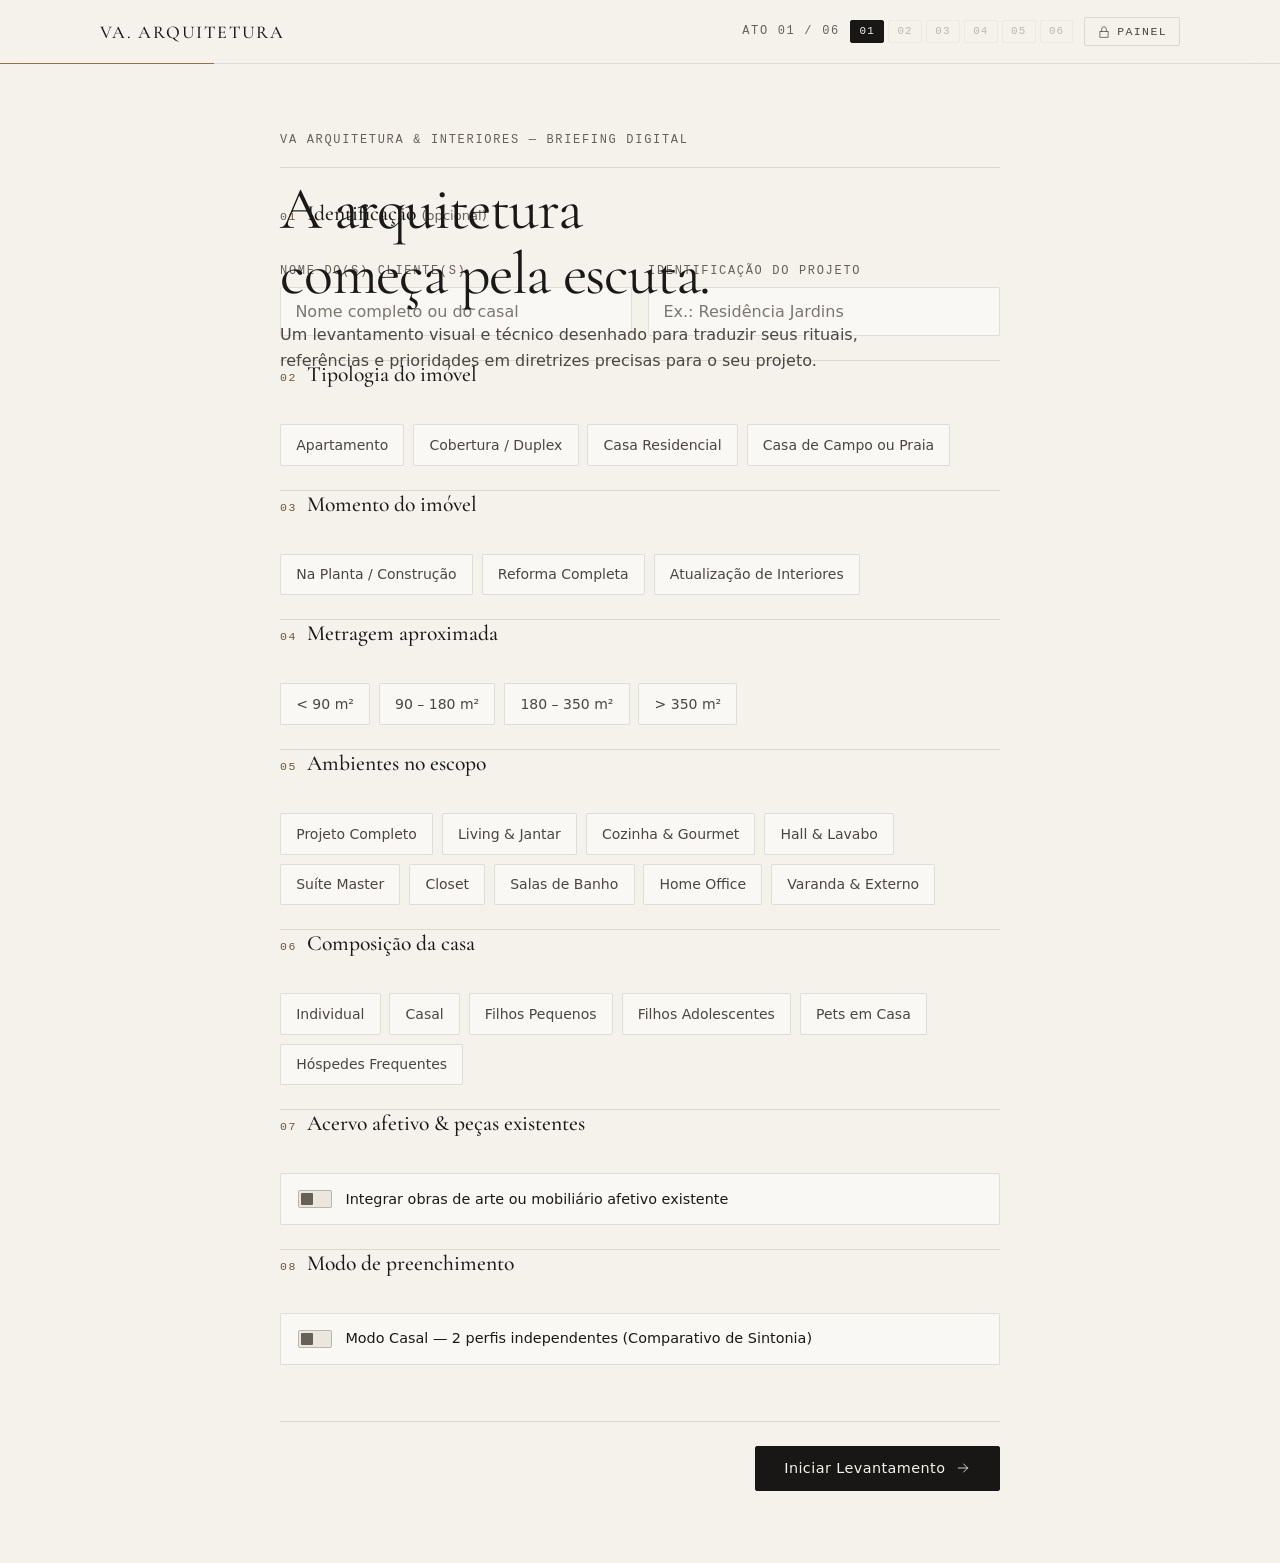
==== commit c379e01b: "Add files via upload" ====
--- a/index.html
+++ b/index.html
@@ -1,2759 +1,661 @@
 <!DOCTYPE html>
 <html lang="pt-BR">
 <head>
-  <meta charset="UTF-8" />
-  <meta name="viewport" content="width=device-width, initial-scale=1.0" />
-  <title>VA Arquitetura e Interiores — A arquitetura começa pela escuta</title>
-  <meta name="description" content="VA Arquitetura e Interiores: projetos autorais de arquitetura residencial, interiores contemporâneos e curadoria de materiais nobres com sofisticação, leveza e precisão." />
-  <meta property="og:title" content="VA Arquitetura e Interiores" />
-  <meta property="og:description" content="A arquitetura começa pela escuta. Projetos autorais de arquitetura e interiores com sofisticação, conforto e matéria nobre." />
-  <meta property="og:type" content="website" />
-  <meta name="theme-color" content="#F6F2EC" />
-  <link rel="icon" type="image/svg+xml" href="data:image/svg+xml,%3Csvg xmlns='http://www.w3.org/2000/svg' viewBox='0 0 44 44' fill='none'%3E%3Crect width='44' height='44' rx='10' fill='%23F6F2EC'/%3E%3Cpath d='M7 39V21C7 12.7157 13.7157 6 22 6C30.2843 6 37 12.7157 37 21V39' stroke='%23967751' stroke-width='1.5'/%3E%3Cpath d='M13.5 17L19.5 32.5L25.5 17' stroke='%23221E1A' stroke-width='1.7' stroke-linecap='round' stroke-linejoin='round'/%3E%3Cpath d='M21.5 32.5L26.8 17L31.8 32.5' stroke='%23967751' stroke-width='1.5' stroke-linecap='round' stroke-linejoin='round'/%3E%3C/svg%3E" />
-  <link rel="preconnect" href="https://fonts.googleapis.com" />
-  <link rel="preconnect" href="https://fonts.gstatic.com" crossorigin />
-  <link href="https://fonts.googleapis.com/css2?family=Cormorant+Garamond:ital,wght@0,400;0,500;1,400&family=Plus+Jakarta+Sans:wght@300;400;500&display=swap" rel="stylesheet" />
-  <style>
-/* ==========================================================================
-   VA Arquitetura e Interiores — Editorial Design System
-   Warm limestone, honed travertine, brushed bronze & architectural stillness
-   ========================================================================== */
-
-:root {
-  /* Core Palette */
-  --bg-canvas: #F6F2EC;
-  --bg-linen: #EFE9DF;
-  --bg-surface: #FBF9F5;
-  --bg-espresso: #1E1A17;
-  --bg-espresso-elev: #27221E;
-
-  /* Ink */
-  --ink-primary: #221E1A;
-  --ink-secondary: #5E564D;
-  --ink-muted: #8C8277;
-  --ink-light: #F4EFE6;
-  --ink-light-muted: rgba(244, 239, 230, 0.68);
-
-  /* Accents & Hairlines */
-  --bronze: #967751;
-  --bronze-light: #C6A982;
-  --bronze-soft: rgba(150, 119, 81, 0.14);
-  --hairline: rgba(34, 30, 26, 0.11);
-  --hairline-strong: rgba(34, 30, 26, 0.22);
-  --hairline-dark: rgba(244, 239, 230, 0.14);
-
-  /* Typography */
-  --font-display: 'Cormorant Garamond', 'Didot', 'Bodoni MT', 'Iowan Old Style', 'Palatino Linotype', 'Book Antiqua', Georgia, serif;
-  --font-sans: 'Plus Jakarta Sans', 'Avenir Next', 'Optima', 'Segoe UI', 'Helvetica Neue', -apple-system, BlinkMacSystemFont, sans-serif;
-
-  /* Architectural Motion Curves */
-  --ease-arch: cubic-bezier(0.22, 1, 0.36, 1);
-  --ease-silk: cubic-bezier(0.16, 1, 0.3, 1);
-
-  /* Layout */
-  --container-max: 1320px;
-  --gutter: clamp(1.25rem, 4vw, 3.5rem);
-  --topbar-height: 78px;
-}
-
-/* Reset & Base */
-*,
-*::before,
-*::after {
-  box-sizing: border-box;
-  margin: 0;
-  padding: 0;
-}
-
-html {
-  scroll-behavior: smooth;
-  font-size: 16px;
-  background-color: var(--bg-canvas);
-  color: var(--ink-primary);
-  -webkit-font-smoothing: antialiased;
-  -moz-osx-font-smoothing: grayscale;
-  text-rendering: optimizeLegibility;
-}
-
-body {
-  font-family: var(--font-sans);
-  background-color: var(--bg-canvas);
-  color: var(--ink-primary);
-  line-height: 1.65;
-  overflow-x: hidden;
-  position: relative;
-}
-
-/* Tactile mineral plaster grain overlay (whisper-subtle depth, never blocks clicks) */
-body::before {
-  content: "";
-  position: fixed;
-  inset: 0;
-  z-index: 90;
-  pointer-events: none;
-  opacity: 0.028;
-  background-image: url("data:image/svg+xml,%3Csvg viewBox='0 0 240 240' xmlns='http://www.w3.org/2000/svg'%3E%3Cfilter id='n'%3E%3CfeTurbulence type='fractalNoise' baseFrequency='0.82' numOctaves='3' stitchTiles='stitch'/%3E%3C/filter%3E%3Crect width='100%25' height='100%25' filter='url(%23n)'/%3E%3C/svg%3E");
-}
-
-img {
-  display: block;
-  max-width: 100%;
-  height: auto;
-}
-
-a {
-  color: inherit;
-  text-decoration: none;
-}
-
-button,
-input,
-textarea {
-  font: inherit;
-  color: inherit;
-}
-
-button {
-  background: none;
-  border: none;
-  cursor: pointer;
-}
-
-:focus-visible {
-  outline: 1.5px solid var(--bronze);
-  outline-offset: 3px;
-}
-
-.container {
-  width: 100%;
-  max-width: var(--container-max);
-  margin-inline: auto;
-  padding-inline: var(--gutter);
-}
-
-.sr-only {
-  position: absolute;
-  width: 1px;
-  height: 1px;
-  overflow: hidden;
-  clip: rect(0, 0, 0, 0);
-  white-space: nowrap;
-}
-
-/* ==========================================================================
-   1. TARJA NO TOPO — Top Brand Bar (Always clear, never covers content)
-   ========================================================================== */
-
-.topbar {
-  position: sticky;
-  top: 0;
-  z-index: 60;
-  width: 100%;
-  background-color: rgba(246, 242, 236, 0.9);
-  backdrop-filter: blur(16px);
-  -webkit-backdrop-filter: blur(16px);
-  border-bottom: 1px solid var(--hairline);
-  transition: background-color 0.5s var(--ease-arch), box-shadow 0.5s var(--ease-arch);
-}
-
-.topbar.is-scrolled {
-  background-color: rgba(246, 242, 236, 0.96);
-  box-shadow: 0 10px 30px rgba(34, 30, 26, 0.045);
-}
-
-.topbar__inner {
-  min-height: var(--topbar-height);
-  display: flex;
-  align-items: center;
-  justify-content: space-between;
-  gap: 1.5rem;
-}
-
-.brand-mark {
-  display: inline-flex;
-  align-items: center;
-  gap: 0.95rem;
-  padding-block: 0.35rem;
-}
-
-.brand-mark__emblem {
-  width: 40px;
-  height: 40px;
-  flex-shrink: 0;
-  transition: transform 0.7s var(--ease-arch);
-}
-
-.brand-mark:hover .brand-mark__emblem {
-  transform: translateY(-1px);
-}
-
-.brand-mark__text {
-  display: flex;
-  align-items: center;
-  gap: 0.8rem;
-}
-
-.brand-mark__va {
-  font-family: var(--font-display);
-  font-size: 1.65rem;
-  font-weight: 500;
-  letter-spacing: 0.06em;
-  line-height: 1;
-  color: var(--ink-primary);
-}
-
-.brand-mark__divider {
-  width: 1px;
-  height: 20px;
-  background-color: var(--hairline-strong);
-}
-
-.brand-mark__sub {
-  font-size: 0.68rem;
-  font-weight: 500;
-  letter-spacing: 0.24em;
-  text-transform: uppercase;
-  color: var(--ink-secondary);
-  line-height: 1.3;
-}
-
-.topbar__nav {
-  display: flex;
-  align-items: center;
-  gap: clamp(1.3rem, 2.8vw, 2.5rem);
-}
-
-.topbar__link {
-  position: relative;
-  font-size: 0.82rem;
-  font-weight: 400;
-  letter-spacing: 0.09em;
-  text-transform: uppercase;
-  color: var(--ink-secondary);
-  padding-block: 0.4rem;
-  transition: color 0.4s var(--ease-arch);
-}
-
-.topbar__link::after {
-  content: "";
-  position: absolute;
-  left: 0;
-  bottom: 0;
-  width: 100%;
-  height: 1px;
-  background-color: var(--bronze);
-  transform: scaleX(0);
-  transform-origin: right center;
-  transition: transform 0.5s var(--ease-arch);
-}
-
-.topbar__link:hover,
-.topbar__link.is-active {
-  color: var(--ink-primary);
-}
-
-.topbar__link:hover::after,
-.topbar__link.is-active::after {
-  transform: scaleX(1);
-  transform-origin: left center;
-}
-
-.topbar__cta {
-  display: inline-flex;
-  align-items: center;
-  gap: 0.55rem;
-  padding: 0.62rem 1.35rem;
-  border-radius: 999px;
-  border: 1px solid var(--hairline-strong);
-  font-size: 0.76rem;
-  font-weight: 500;
-  letter-spacing: 0.14em;
-  text-transform: uppercase;
-  color: var(--ink-primary);
-  background-color: transparent;
-  transition: background-color 0.45s var(--ease-arch), color 0.45s var(--ease-arch), border-color 0.45s var(--ease-arch), transform 0.45s var(--ease-arch);
-}
-
-.topbar__cta:hover {
-  background-color: var(--ink-primary);
-  border-color: var(--ink-primary);
-  color: var(--ink-light);
-  transform: translateY(-1px);
-}
-
-/* Whisper-thin architectural reading progress hairline along bottom edge of topbar */
-.topbar__progress {
-  position: absolute;
-  left: 0;
-  bottom: -1px;
-  height: 1.5px;
-  width: 100%;
-  background: linear-gradient(90deg, var(--bronze) 0%, var(--bronze-light) 100%);
-  transform: scaleX(0);
-  transform-origin: left center;
-  pointer-events: none;
-}
-
-/* Mobile menu button */
-.topbar__toggle {
-  display: none;
-  width: 42px;
-  height: 42px;
-  border-radius: 999px;
-  border: 1px solid var(--hairline);
-  align-items: center;
-  justify-content: center;
-  flex-direction: column;
-  gap: 5px;
-}
-
-.topbar__toggle span {
-  display: block;
-  width: 18px;
-  height: 1.25px;
-  background-color: var(--ink-primary);
-  transition: transform 0.45s var(--ease-arch), opacity 0.35s ease;
-}
-
-.topbar__toggle[aria-expanded="true"] span:first-child {
-  transform: translateY(3.1px) rotate(45deg);
-}
-
-.topbar__toggle[aria-expanded="true"] span:last-child {
-  transform: translateY(-3.1px) rotate(-45deg);
-}
-
-.mobile-drawer {
-  display: none;
-  border-top: 1px solid var(--hairline);
-  background-color: var(--bg-canvas);
-  overflow: hidden;
-  max-height: 0;
-  transition: max-height 0.55s var(--ease-arch);
-}
-
-.mobile-drawer.is-open {
-  max-height: 360px;
-}
-
-.mobile-drawer__inner {
-  padding: 1.5rem var(--gutter) 2rem;
-  display: flex;
-  flex-direction: column;
-  gap: 1.1rem;
-}
-
-.mobile-drawer__link {
-  font-family: var(--font-display);
-  font-size: 1.55rem;
-  color: var(--ink-primary);
-  padding-block: 0.25rem;
-  border-bottom: 1px solid var(--hairline);
-}
-
-/* ==========================================================================
-   2. FRASE DE ABERTURA — Directly below topbar in clean flow (ZERO overlap!)
-   ========================================================================== */
-
-.opening-band {
-  position: relative;
-  padding-top: clamp(3.4rem, 7.2vw, 6.2rem);
-  padding-bottom: clamp(2.6rem, 5vw, 4.4rem);
-  overflow: hidden;
-}
-
-/* Subtle decorative architectural curve SVG (non-blocking, whisper-light) */
-.opening-band__arc {
-  position: absolute;
-  top: -120px;
-  right: -8%;
-  width: clamp(340px, 44vw, 620px);
-  height: auto;
-  pointer-events: none;
-  opacity: 0.42;
-}
-
-.opening-band__grid {
-  position: relative;
-  z-index: 1;
-  display: grid;
-  grid-template-columns: minmax(0, 1.35fr) minmax(0, 0.85fr);
-  gap: clamp(1.8rem, 4vw, 4.5rem);
-  align-items: end;
-}
-
-.eyebrow {
-  display: inline-flex;
-  align-items: center;
-  gap: 0.75rem;
-  font-size: 0.72rem;
-  font-weight: 500;
-  letter-spacing: 0.22em;
-  text-transform: uppercase;
-  color: var(--bronze);
-  margin-bottom: 1.35rem;
-}
-
-.eyebrow::before {
-  content: "";
-  width: 28px;
-  height: 1px;
-  background-color: var(--bronze);
-}
-
-.opening-band__headline {
-  font-family: var(--font-display);
-  font-size: clamp(2.65rem, 5.4vw, 4.95rem);
-  font-weight: 400;
-  line-height: 1.04;
-  letter-spacing: -0.02em;
-  color: var(--ink-primary);
-  max-width: 14ch;
-}
-
-.opening-band__headline em {
-  font-style: italic;
-  font-weight: 400;
-  color: var(--bronze);
-}
-
-.opening-band__aside {
-  display: flex;
-  flex-direction: column;
-  gap: 1.5rem;
-  padding-bottom: 0.35rem;
-}
-
-.opening-band__lead {
-  font-size: clamp(0.98rem, 1.2vw, 1.08rem);
-  color: var(--ink-secondary);
-  line-height: 1.75;
-  max-width: 42ch;
-}
-
-.text-link {
-  display: inline-flex;
-  align-items: center;
-  gap: 0.7rem;
-  font-size: 0.78rem;
-  font-weight: 500;
-  letter-spacing: 0.16em;
-  text-transform: uppercase;
-  color: var(--ink-primary);
-  width: fit-content;
-  padding-bottom: 0.3rem;
-  border-bottom: 1px solid var(--hairline-strong);
-  transition: color 0.4s var(--ease-arch), border-color 0.4s var(--ease-arch), gap 0.45s var(--ease-arch);
-}
-
-.text-link:hover {
-  color: var(--bronze);
-  border-color: var(--bronze);
-  gap: 1rem;
-}
-
-/* ==========================================================================
-   3. ARCHITECTURAL SHOWCASE — Sculptural, Asymmetric, Non-Boxy Composition
-   ========================================================================== */
-
-.hero-showcase {
-  padding-bottom: clamp(4.5rem, 9vw, 8rem);
-}
-
-.hero-showcase__layout {
-  display: grid;
-  grid-template-columns: repeat(12, minmax(0, 1fr));
-  gap: clamp(1.25rem, 2.5vw, 2.4rem);
-  align-items: start;
-}
-
-.hero-showcase__primary {
-  grid-column: 1 / 9;
-}
-
-.hero-showcase__secondary {
-  grid-column: 9 / 13;
-  margin-top: clamp(2rem, 5.5vw, 5.2rem);
-}
-
-/* Sculptural Architectural Silhouettes (Breaking the boxy grid!) */
-.arch-frame {
-  position: relative;
-  overflow: hidden;
-  background-color: var(--bg-linen);
-}
-
-.arch-frame--sweep {
-  border-radius: 26px 26px clamp(72px, 10vw, 150px) 26px;
-}
-
-.arch-frame--roman {
-  border-radius: 999px 999px 26px 26px;
-}
-
-.arch-frame--corner-tr {
-  border-radius: 24px clamp(72px, 9vw, 136px) 24px 24px;
-}
-
-.arch-frame--alcove {
-  border-radius: 240px 240px 240px 26px;
-}
-
-.arch-frame--oval-soft {
-  border-radius: 220px 220px 24px 220px;
-}
-
-.arch-frame img {
-  width: 100%;
-  height: 100%;
-  object-fit: cover;
-  transform: scale(1.02);
-  transition: transform 1.15s var(--ease-arch);
-}
-
-.hero-showcase__primary .arch-frame {
-  aspect-ratio: 16 / 10;
-}
-
-.hero-showcase__secondary .arch-frame {
-  aspect-ratio: 3 / 4.15;
-}
-
-.arch-frame:hover img {
-  transform: scale(1.055);
-}
-
-.caption-row {
-  display: flex;
-  align-items: baseline;
-  justify-content: space-between;
-  gap: 1rem;
-  margin-top: 1.05rem;
-  padding-inline: 0.2rem;
-}
-
-.caption-row__title {
-  font-family: var(--font-display);
-  font-size: 1.18rem;
-  color: var(--ink-primary);
-}
-
-.caption-row__meta {
-  font-size: 0.72rem;
-  letter-spacing: 0.14em;
-  text-transform: uppercase;
-  color: var(--ink-muted);
-}
-
-.secondary-note {
-  margin-top: 1.15rem;
-  font-size: 0.88rem;
-  color: var(--ink-secondary);
-  line-height: 1.7;
-}
-
-/* ==========================================================================
-   4. ESSÊNCIA — Warm Linen Architectural Philosophy Section
-   ========================================================================== */
-
-.essence-section {
-  position: relative;
-  background-color: var(--bg-linen);
-  border-radius: clamp(32px, 5vw, 72px) clamp(32px, 5vw, 72px) 0 0;
-  padding-block: clamp(4.8rem, 9vw, 8.5rem);
-}
-
-.essence__grid {
-  display: grid;
-  grid-template-columns: minmax(0, 0.95fr) minmax(0, 1.15fr);
-  gap: clamp(2.5rem, 6vw, 6rem);
-  align-items: center;
-}
-
-.essence__visual {
-  position: relative;
-}
-
-/* Offset subtle hairline arch ornament behind the frame */
-.essence__visual::before {
-  content: "";
-  position: absolute;
-  inset: -16px 18px 18px -16px;
-  border: 1px solid rgba(150, 119, 81, 0.28);
-  border-radius: 220px 220px 24px 220px;
-  pointer-events: none;
-}
-
-.essence__visual .arch-frame {
-  aspect-ratio: 4 / 3.45;
-  position: relative;
-  z-index: 1;
-}
-
-.section-heading {
-  font-family: var(--font-display);
-  font-size: clamp(2.1rem, 3.8vw, 3.45rem);
-  font-weight: 400;
-  line-height: 1.12;
-  letter-spacing: -0.015em;
-  color: var(--ink-primary);
-}
-
-.section-heading em {
-  font-style: italic;
-  color: var(--bronze);
-}
-
-.essence__intro {
-  margin-top: 1.35rem;
-  font-size: 1.02rem;
-  color: var(--ink-secondary);
-  line-height: 1.8;
-  max-width: 52ch;
-}
-
-.pillars {
-  margin-top: 2.6rem;
-  display: flex;
-  flex-direction: column;
-}
-
-.pillar {
-  position: relative;
-  padding-block: 1.35rem;
-  display: grid;
-  grid-template-columns: 44px 1fr;
-  gap: 1.1rem;
-  align-items: baseline;
-}
-
-.pillar::before {
-  content: "";
-  position: absolute;
-  top: 0;
-  left: 0;
-  width: 100%;
-  height: 1px;
-  background-color: var(--hairline);
-  transform: scaleX(0);
-  transform-origin: left center;
-  transition: transform 0.95s var(--ease-arch);
-}
-
-.pillar.is-visible::before {
-  transform: scaleX(1);
-}
-
-.pillar__num {
-  font-family: var(--font-display);
-  font-size: 1.05rem;
-  font-style: italic;
-  color: var(--bronze);
-}
-
-.pillar__title {
-  font-family: var(--font-display);
-  font-size: 1.4rem;
-  font-weight: 500;
-  color: var(--ink-primary);
-  margin-bottom: 0.3rem;
-}
-
-.pillar__desc {
-  font-size: 0.92rem;
-  color: var(--ink-secondary);
-  line-height: 1.68;
-}
-
-/* Understated Studio Figures Strip */
-.atelier-figures {
-  margin-top: clamp(3.5rem, 6vw, 5.2rem);
-  padding-top: 2.2rem;
-  border-top: 1px solid var(--hairline);
-  display: grid;
-  grid-template-columns: repeat(3, minmax(0, 1fr));
-  gap: 1.5rem;
-}
-
-.figure-item {
-  padding-right: 1rem;
-}
-
-.figure-item__value {
-  font-family: var(--font-display);
-  font-size: clamp(2.1rem, 3.6vw, 3.1rem);
-  font-weight: 400;
-  line-height: 1;
-  color: var(--ink-primary);
-}
-
-.figure-item__label {
-  margin-top: 0.45rem;
-  font-size: 0.76rem;
-  letter-spacing: 0.14em;
-  text-transform: uppercase;
-  color: var(--ink-muted);
-}
-
-/* ==========================================================================
-   5. PROJETOS SELECIONADOS — Organic Asymmetric Editorial Portfolio
-   ========================================================================== */
-
-.projects-section {
-  padding-block: clamp(5rem, 9.5vw, 9rem);
-  background-color: var(--bg-canvas);
-}
-
-.section-header-row {
-  display: flex;
-  flex-wrap: wrap;
-  align-items: flex-end;
-  justify-content: space-between;
-  gap: 2rem;
-  margin-bottom: clamp(3rem, 6vw, 5rem);
-}
-
-.filter-pills {
-  display: flex;
-  flex-wrap: wrap;
-  gap: 0.55rem;
-}
-
-.filter-pill {
-  padding: 0.55rem 1.2rem;
-  border-radius: 999px;
-  border: 1px solid var(--hairline);
-  font-size: 0.74rem;
-  font-weight: 500;
-  letter-spacing: 0.12em;
-  text-transform: uppercase;
-  color: var(--ink-secondary);
-  background-color: transparent;
-  transition: background-color 0.45s var(--ease-arch), color 0.45s var(--ease-arch), border-color 0.45s var(--ease-arch);
-}
-
-.filter-pill:hover {
-  border-color: var(--bronze);
-  color: var(--ink-primary);
-}
-
-.filter-pill.is-active {
-  background-color: var(--ink-primary);
-  border-color: var(--ink-primary);
-  color: var(--ink-light);
-}
-
-/* Sculptural Staggered Editorial Masonry (NOT a boxy equal grid!) */
-.projects-gallery {
-  display: grid;
-  grid-template-columns: repeat(12, minmax(0, 1fr));
-  column-gap: clamp(1.5rem, 4vw, 4rem);
-  row-gap: clamp(3.5rem, 7vw, 6.2rem);
-  align-items: start;
-}
-
-.project-item {
-  cursor: pointer;
-  transition: opacity 0.55s var(--ease-arch), transform 0.65s var(--ease-arch);
-}
-
-.project-item.is-hidden {
-  display: none;
-}
-
-.project-item--1 {
-  grid-column: 1 / 6;
-}
-
-.project-item--2 {
-  grid-column: 7 / 13;
-  margin-top: clamp(0rem, 5vw, 5.5rem);
-}
-
-.project-item--3 {
-  grid-column: 2 / 7;
-}
-
-.project-item--4 {
-  grid-column: 8 / 13;
-  margin-top: clamp(0rem, 4vw, 4.2rem);
-}
-
-.project-item--1 .arch-frame {
-  aspect-ratio: 3 / 4;
-}
-
-.project-item--2 .arch-frame {
-  aspect-ratio: 4 / 3;
-}
-
-.project-item--3 .arch-frame {
-  aspect-ratio: 3 / 4;
-}
-
-.project-item--4 .arch-frame {
-  aspect-ratio: 4 / 3;
-}
-
-.project-item__meta {
-  display: flex;
-  align-items: center;
-  justify-content: space-between;
-  gap: 1rem;
-  margin-top: 1.25rem;
-  padding-bottom: 0.85rem;
-  border-bottom: 1px solid var(--hairline);
-}
-
-.project-item__cat {
-  font-size: 0.7rem;
-  letter-spacing: 0.18em;
-  text-transform: uppercase;
-  color: var(--bronze);
-}
-
-.project-item__specs {
-  font-size: 0.74rem;
-  letter-spacing: 0.08em;
-  color: var(--ink-muted);
-}
-
-.project-item__body {
-  margin-top: 0.9rem;
-  display: flex;
-  align-items: flex-start;
-  justify-content: space-between;
-  gap: 1rem;
-}
-
-.project-item__title {
-  font-family: var(--font-display);
-  font-size: clamp(1.55rem, 2.2vw, 2.05rem);
-  font-weight: 400;
-  line-height: 1.15;
-  color: var(--ink-primary);
-  transition: color 0.4s var(--ease-arch);
-}
-
-.project-item:hover .project-item__title {
-  color: var(--bronze);
-}
-
-.project-item__summary {
-  margin-top: 0.45rem;
-  font-size: 0.9rem;
-  color: var(--ink-secondary);
-  line-height: 1.65;
-  max-width: 44ch;
-}
-
-.project-item__arrow {
-  width: 38px;
-  height: 38px;
-  flex-shrink: 0;
-  border-radius: 999px;
-  border: 1px solid var(--hairline);
-  display: grid;
-  place-items: center;
-  color: var(--ink-primary);
-  transition: background-color 0.45s var(--ease-arch), border-color 0.45s var(--ease-arch), color 0.45s var(--ease-arch), transform 0.45s var(--ease-arch);
-}
-
-.project-item:hover .project-item__arrow {
-  background-color: var(--ink-primary);
-  border-color: var(--ink-primary);
-  color: var(--ink-light);
-  transform: translate(2px, -2px);
-}
-
-/* ==========================================================================
-   6. ACABAMENTOS & MATÉRIA — Smoked Walnut Luxury Materiality Pavilion
-   ========================================================================== */
-
-.materials-section {
-  background-color: var(--bg-espresso);
-  color: var(--ink-light);
-  border-radius: clamp(36px, 5.5vw, 84px) clamp(36px, 5.5vw, 84px) 0 0;
-  padding-block: clamp(5rem, 9vw, 8.5rem);
-  position: relative;
-  overflow: hidden;
-}
-
-.materials-section .eyebrow {
-  color: var(--bronze-light);
-}
-
-.materials-section .eyebrow::before {
-  background-color: var(--bronze-light);
-}
-
-.materials-section .section-heading {
-  color: var(--ink-light);
-}
-
-.materials-section .section-heading em {
-  color: var(--bronze-light);
-}
-
-.materials__grid {
-  margin-top: clamp(2.8rem, 5.5vw, 4.5rem);
-  display: grid;
-  grid-template-columns: minmax(0, 1.05fr) minmax(0, 0.95fr);
-  gap: clamp(2.2rem, 5vw, 5.5rem);
-  align-items: center;
-}
-
-.materials__stage {
-  position: relative;
-}
-
-.materials__frame {
-  position: relative;
-  aspect-ratio: 4 / 3.2;
-  border-radius: 260px 260px 26px 26px;
-  overflow: hidden;
-  background-color: var(--bg-espresso-elev);
-}
-
-.materials__photo {
-  position: absolute;
-  inset: 0;
-  width: 100%;
-  height: 100%;
-  object-fit: cover;
-  opacity: 0;
-  transform: scale(1.045);
-  transition: opacity 0.8s var(--ease-arch), transform 1.1s var(--ease-arch);
-}
-
-.materials__photo.is-active {
-  opacity: 1;
-  transform: scale(1);
-}
-
-.materials__stage-caption {
-  margin-top: 1.25rem;
-  display: flex;
-  flex-wrap: wrap;
-  align-items: center;
-  justify-content: space-between;
-  gap: 0.85rem;
-  padding-top: 1rem;
-  border-top: 1px solid var(--hairline-dark);
-}
-
-.materials__swatch-badge {
-  display: inline-flex;
-  align-items: center;
-  gap: 0.65rem;
-  font-size: 0.76rem;
-  letter-spacing: 0.14em;
-  text-transform: uppercase;
-  color: var(--bronze-light);
-}
-
-.materials__swatch-dot {
-  width: 14px;
-  height: 14px;
-  border-radius: 999px;
-  border: 1px solid rgba(244, 239, 230, 0.32);
-  transition: background-color 0.6s var(--ease-arch);
-}
-
-.materials__origin {
-  font-size: 0.8rem;
-  color: var(--ink-light-muted);
-}
-
-.materials__list {
-  display: flex;
-  flex-direction: column;
-}
-
-.material-tab {
-  text-align: left;
-  width: 100%;
-  padding-block: 1.45rem;
-  border-bottom: 1px solid var(--hairline-dark);
-  position: relative;
-  transition: opacity 0.45s var(--ease-arch);
-}
-
-.material-tab:first-child {
-  border-top: 1px solid var(--hairline-dark);
-}
-
-.material-tab__header {
-  display: flex;
-  align-items: baseline;
-  justify-content: space-between;
-  gap: 1rem;
-}
-
-.material-tab__left {
-  display: flex;
-  align-items: baseline;
-  gap: 1rem;
-}
-
-.material-tab__index {
-  font-family: var(--font-display);
-  font-style: italic;
-  font-size: 1rem;
-  color: var(--bronze-light);
-  opacity: 0.7;
-}
-
-.material-tab__name {
-  font-family: var(--font-display);
-  font-size: clamp(1.38rem, 2vw, 1.75rem);
-  font-weight: 400;
-  color: rgba(244, 239, 230, 0.64);
-  transition: color 0.45s var(--ease-arch), transform 0.55s var(--ease-arch);
-}
-
-.material-tab.is-active .material-tab__name,
-.material-tab:hover .material-tab__name {
-  color: var(--ink-light);
-}
-
-.material-tab.is-active .material-tab__name {
-  transform: translateX(4px);
-}
-
-.material-tab__tag {
-  font-size: 0.68rem;
-  letter-spacing: 0.16em;
-  text-transform: uppercase;
-  color: var(--ink-light-muted);
-}
-
-.material-tab__panel {
-  display: grid;
-  grid-template-rows: 0fr;
-  transition: grid-template-rows 0.6s var(--ease-arch);
-}
-
-.material-tab.is-active .material-tab__panel {
-  grid-template-rows: 1fr;
-}
-
-.material-tab__panel-inner {
-  overflow: hidden;
-}
-
-.material-tab__desc {
-  padding-top: 0.85rem;
-  padding-left: 2.1rem;
-  font-size: 0.92rem;
-  line-height: 1.7;
-  color: var(--ink-light-muted);
-  max-width: 48ch;
-}
-
-.material-tab__line {
-  position: absolute;
-  left: 0;
-  bottom: -1px;
-  height: 1.5px;
-  width: 100%;
-  background-color: var(--bronze-light);
-  transform: scaleX(0);
-  transform-origin: left center;
-  transition: transform 0.7s var(--ease-arch);
-}
-
-.material-tab.is-active .material-tab__line {
-  transform: scaleX(1);
-}
-
-/* ==========================================================================
-   7. PROCESSO — Do Silêncio à Obra (Fluid Architectural Rhythm)
-   ========================================================================== */
-
-.process-section {
-  background-color: var(--bg-canvas);
-  padding-block: clamp(5rem, 9vw, 8.5rem);
-  position: relative;
-}
-
-.process__intro-row {
-  display: grid;
-  grid-template-columns: minmax(0, 1.1fr) minmax(0, 0.9fr);
-  gap: clamp(1.5rem, 4vw, 4rem);
-  align-items: end;
-  margin-bottom: clamp(3rem, 5.5vw, 4.8rem);
-}
-
-.process__lead {
-  font-size: 0.98rem;
-  color: var(--ink-secondary);
-  line-height: 1.75;
-  max-width: 46ch;
-}
-
-.process-steps {
-  display: grid;
-  grid-template-columns: repeat(4, minmax(0, 1fr));
-  gap: clamp(1.25rem, 2.4vw, 2.4rem);
-  position: relative;
-}
-
-.process-step {
-  position: relative;
-  padding-top: 2rem;
-  border-top: 1px solid var(--hairline);
-  transition: border-color 0.5s var(--ease-arch);
-}
-
-.process-step:nth-child(2) {
-  margin-top: 1.6rem;
-}
-
-.process-step:nth-child(3) {
-  margin-top: 0.6rem;
-}
-
-.process-step:nth-child(4) {
-  margin-top: 2.2rem;
-}
-
-.process-step::before {
-  content: "";
-  position: absolute;
-  top: -4.5px;
-  left: 0;
-  width: 8px;
-  height: 8px;
-  border-radius: 999px;
-  background-color: var(--bg-canvas);
-  border: 1.5px solid var(--bronze);
-  transition: background-color 0.45s var(--ease-arch), transform 0.45s var(--ease-arch);
-}
-
-.process-step:hover {
-  border-top-color: var(--bronze);
-}
-
-.process-step:hover::before {
-  background-color: var(--bronze);
-  transform: scale(1.25);
-}
-
-.process-step__num {
-  font-family: var(--font-display);
-  font-style: italic;
-  font-size: 1.1rem;
-  color: var(--bronze);
-  margin-bottom: 0.7rem;
-}
-
-.process-step__title {
-  font-family: var(--font-display);
-  font-size: 1.55rem;
-  font-weight: 400;
-  color: var(--ink-primary);
-  margin-bottom: 0.7rem;
-}
-
-.process-step__text {
-  font-size: 0.9rem;
-  color: var(--ink-secondary);
-  line-height: 1.72;
-}
-
-/* ==========================================================================
-   8. CONTATO & CONVERSA INICIAL — Understated Editorial Form
-   ========================================================================== */
-
-.contact-section {
-  background-color: var(--bg-linen);
-  border-radius: clamp(32px, 5vw, 72px) clamp(32px, 5vw, 72px) 0 0;
-  padding-block: clamp(4.8rem, 8.5vw, 8rem) clamp(3.5rem, 6vw, 5rem);
-}
-
-.contact__grid {
-  display: grid;
-  grid-template-columns: minmax(0, 0.92fr) minmax(0, 1.08fr);
-  gap: clamp(2.5rem, 6vw, 6rem);
-  align-items: start;
-}
-
-.contact__stilllife {
-  margin-top: 2.2rem;
-  max-width: 420px;
-}
-
-.contact__stilllife .arch-frame {
-  aspect-ratio: 3 / 2.05;
-  border-radius: 24px 120px 24px 120px;
-}
-
-.contact__details {
-  margin-top: 2rem;
-  display: flex;
-  flex-direction: column;
-  gap: 0.55rem;
-  font-size: 0.9rem;
-  color: var(--ink-secondary);
-}
-
-.contact__details a {
-  width: fit-content;
-  border-bottom: 1px solid transparent;
-  transition: color 0.35s ease, border-color 0.35s ease;
-}
-
-.contact__details a:hover {
-  color: var(--bronze);
-  border-color: var(--bronze);
-}
-
-.contact-form {
-  display: flex;
-  flex-direction: column;
-  gap: 2rem;
-  padding-top: 0.4rem;
-}
-
-.scope-group__label {
-  display: block;
-  font-size: 0.72rem;
-  font-weight: 500;
-  letter-spacing: 0.18em;
-  text-transform: uppercase;
-  color: var(--ink-muted);
-  margin-bottom: 0.9rem;
-}
-
-.scope-pills {
-  display: flex;
-  flex-wrap: wrap;
-  gap: 0.55rem;
-}
-
-.scope-pill {
-  padding: 0.55rem 1.15rem;
-  border-radius: 999px;
-  border: 1px solid var(--hairline-strong);
-  font-size: 0.8rem;
-  color: var(--ink-secondary);
-  transition: background-color 0.4s var(--ease-arch), color 0.4s var(--ease-arch), border-color 0.4s var(--ease-arch);
-}
-
-.scope-pill:hover {
-  border-color: var(--bronze);
-  color: var(--ink-primary);
-}
-
-.scope-pill.is-selected {
-  background-color: var(--ink-primary);
-  border-color: var(--ink-primary);
-  color: var(--ink-light);
-}
-
-.form-row {
-  display: grid;
-  grid-template-columns: repeat(2, minmax(0, 1fr));
-  gap: 1.8rem;
-}
-
-.field {
-  position: relative;
-  display: flex;
-  flex-direction: column;
-}
-
-.field__label {
-  font-size: 0.72rem;
-  font-weight: 500;
-  letter-spacing: 0.16em;
-  text-transform: uppercase;
-  color: var(--ink-muted);
-  margin-bottom: 0.5rem;
-}
-
-.field__input {
-  width: 100%;
-  background: transparent;
-  border: none;
-  border-bottom: 1px solid var(--hairline-strong);
-  padding: 0.65rem 0;
-  font-size: 0.98rem;
-  color: var(--ink-primary);
-  border-radius: 0;
-  transition: border-color 0.4s var(--ease-arch);
-}
-
-.field__input::placeholder {
-  color: rgba(94, 86, 77, 0.52);
-}
-
-.field__input:focus {
-  outline: none;
-  border-bottom-color: var(--bronze);
-}
-
-textarea.field__input {
-  resize: vertical;
-  min-height: 92px;
-}
-
-.form-actions {
-  display: flex;
-  flex-wrap: wrap;
-  align-items: center;
-  justify-content: space-between;
-  gap: 1.25rem;
-}
-
-.btn-primary {
-  display: inline-flex;
-  align-items: center;
-  gap: 0.85rem;
-  padding: 0.95rem 2.1rem;
-  border-radius: 999px;
-  background-color: var(--ink-primary);
-  color: var(--ink-light);
-  font-size: 0.78rem;
-  font-weight: 500;
-  letter-spacing: 0.16em;
-  text-transform: uppercase;
-  transition: background-color 0.45s var(--ease-arch), transform 0.45s var(--ease-arch), box-shadow 0.45s var(--ease-arch);
-}
-
-.btn-primary:hover {
-  background-color: var(--bronze);
-  transform: translateY(-2px);
-  box-shadow: 0 12px 28px rgba(34, 30, 26, 0.12);
-}
-
-.form-status {
-  font-size: 0.88rem;
-  color: var(--bronze);
-  min-height: 1.4em;
-  opacity: 0;
-  transform: translateY(6px);
-  transition: opacity 0.5s var(--ease-arch), transform 0.5s var(--ease-arch);
-}
-
-.form-status.is-shown {
-  opacity: 1;
-  transform: translateY(0);
-}
-
-/* ==========================================================================
-   9. FOOTER — Quiet Architectural Sign-off
-   ========================================================================== */
-
-.site-footer {
-  background-color: var(--bg-linen);
-  padding-bottom: 2.8rem;
-}
-
-.site-footer__inner {
-  padding-top: 2rem;
-  border-top: 1px solid var(--hairline);
-  display: flex;
-  flex-wrap: wrap;
-  align-items: center;
-  justify-content: space-between;
-  gap: 1.25rem;
-  font-size: 0.78rem;
-  color: var(--ink-muted);
-}
-
-.site-footer__links {
-  display: flex;
-  align-items: center;
-  gap: 1.6rem;
-}
-
-.site-footer__links a:hover {
-  color: var(--ink-primary);
-}
-
-/* ==========================================================================
-   10. EDITORIAL PROJECT DOSSIER DRAWER (Modal Sheet)
-   ========================================================================== */
-
-.dossier-backdrop {
-  position: fixed;
-  inset: 0;
-  z-index: 120;
-  background-color: rgba(24, 21, 18, 0.52);
-  backdrop-filter: blur(8px);
-  -webkit-backdrop-filter: blur(8px);
-  display: flex;
-  justify-content: flex-end;
-  opacity: 0;
-  pointer-events: none;
-  transition: opacity 0.55s var(--ease-arch);
-}
-
-.dossier-backdrop.is-open {
-  opacity: 1;
-  pointer-events: auto;
-}
-
-.dossier-sheet {
-  width: min(680px, 100%);
-  height: 100%;
-  background-color: var(--bg-surface);
-  overflow-y: auto;
-  padding: clamp(1.5rem, 4vw, 3rem);
-  transform: translateX(48px);
-  transition: transform 0.65s var(--ease-arch);
-  box-shadow: -20px 0 60px rgba(24, 21, 18, 0.18);
-}
-
-.dossier-backdrop.is-open .dossier-sheet {
-  transform: translateX(0);
-}
-
-.dossier-sheet__top {
-  display: flex;
-  align-items: center;
-  justify-content: space-between;
-  gap: 1rem;
-  padding-bottom: 1.25rem;
-  border-bottom: 1px solid var(--hairline);
-}
-
-.dossier-sheet__eyebrow {
-  font-size: 0.72rem;
-  letter-spacing: 0.2em;
-  text-transform: uppercase;
-  color: var(--bronze);
-}
-
-.dossier-sheet__close {
-  width: 40px;
-  height: 40px;
-  border-radius: 999px;
-  border: 1px solid var(--hairline-strong);
-  display: grid;
-  place-items: center;
-  color: var(--ink-primary);
-  transition: background-color 0.35s ease, color 0.35s ease;
-}
-
-.dossier-sheet__close:hover {
-  background-color: var(--ink-primary);
-  color: var(--ink-light);
-}
-
-.dossier-sheet__image {
-  margin-top: 1.75rem;
-  aspect-ratio: 4 / 3;
-  border-radius: 180px 180px 24px 24px;
-  overflow: hidden;
-  background-color: var(--bg-linen);
-}
-
-.dossier-sheet__image img {
-  width: 100%;
-  height: 100%;
-  object-fit: cover;
-}
-
-.dossier-sheet__title {
-  margin-top: 1.8rem;
-  font-family: var(--font-display);
-  font-size: clamp(2rem, 3.6vw, 2.75rem);
-  font-weight: 400;
-  line-height: 1.1;
-  color: var(--ink-primary);
-}
-
-.dossier-sheet__narrative {
-  margin-top: 1rem;
-  font-size: 0.96rem;
-  color: var(--ink-secondary);
-  line-height: 1.8;
-}
-
-.dossier-specs {
-  margin-top: 1.85rem;
-  padding-block: 1.3rem;
-  border-top: 1px solid var(--hairline);
-  border-bottom: 1px solid var(--hairline);
-  display: grid;
-  grid-template-columns: repeat(3, minmax(0, 1fr));
-  gap: 1rem;
-}
-
-.dossier-spec__label {
-  font-size: 0.68rem;
-  letter-spacing: 0.16em;
-  text-transform: uppercase;
-  color: var(--ink-muted);
-}
-
-.dossier-spec__value {
-  margin-top: 0.3rem;
-  font-family: var(--font-display);
-  font-size: 1.18rem;
-  color: var(--ink-primary);
-}
-
-.dossier-materials {
-  margin-top: 1.5rem;
-}
-
-.dossier-materials__tags {
-  margin-top: 0.7rem;
-  display: flex;
-  flex-wrap: wrap;
-  gap: 0.5rem;
-}
-
-.dossier-materials__tag {
-  padding: 0.4rem 0.9rem;
-  border-radius: 999px;
-  background-color: var(--bg-linen);
-  font-size: 0.78rem;
-  color: var(--ink-secondary);
-}
-
-.dossier-sheet__footer {
-  margin-top: 2.2rem;
-}
-
-/* ==========================================================================
-   11. REFINED ARCHITECTURAL SCROLL ANIMATIONS (Graceful, Never Amateur)
-   ========================================================================== */
-
-@keyframes archFadeUp {
-  from {
-    opacity: 0;
-    transform: translateY(12px);
-  }
-  to {
-    opacity: 1;
-    transform: translateY(0);
-  }
-}
-
-@keyframes archImageSettle {
-  from {
-    transform: scale(1.055);
-  }
-  to {
-    transform: scale(1.01);
-  }
-}
-
-.hero-enter {
-  animation: archFadeUp 0.65s var(--ease-arch) both;
-}
-
-.hero-enter--delay-1 {
-  animation: archFadeUp 0.65s var(--ease-arch) 0.06s both;
-}
-
-.hero-enter--image img {
-  animation: archImageSettle 1.15s var(--ease-silk) both;
-}
-
-.hero-enter--image-2 img {
-  animation: archImageSettle 1.15s var(--ease-silk) 0.08s both;
-}
-
-/* Below-the-fold progressive reveals (always visible if JS is disabled/delayed) */
-.reveal,
-.reveal-curtain {
-  opacity: 1;
-  transform: none;
-  transition: opacity 0.72s var(--ease-arch), transform 0.78s var(--ease-arch);
-}
-
-html.js-anim .reveal:not(.is-visible) {
-  opacity: 0;
-  transform: translateY(18px);
-}
-
-html.js-anim .reveal-curtain:not(.is-visible) {
-  opacity: 0;
-  transform: translateY(20px);
-}
-
-.reveal-curtain img {
-  transform: scale(1.01);
-  transition: transform 1.2s var(--ease-silk);
-}
-
-html.js-anim .reveal-curtain:not(.is-visible) img {
-  transform: scale(1.055);
-}
-
-.reveal-curtain:hover img {
-  transform: scale(1.045);
-}
-
-.delay-1 { transition-delay: 0.06s; }
-.delay-2 { transition-delay: 0.12s; }
-.delay-3 { transition-delay: 0.18s; }
-
-/* Respect Reduced Motion Preferences */
-@media (prefers-reduced-motion: reduce) {
-  html {
-    scroll-behavior: auto;
-  }
-  .hero-enter,
-  .hero-enter--delay-1,
-  .hero-enter--image,
-  .hero-enter--image img,
-  .hero-enter--image-2,
-  .hero-enter--image-2 img {
-    animation: none !important;
-  }
-  .reveal,
-  .reveal-curtain,
-  .pillar::before,
-  .materials__photo,
-  .dossier-sheet {
-    opacity: 1 !important;
-    transform: none !important;
-    transition: none !important;
-  }
-}
-
-/* ==========================================================================
-   12. RESPONSIVE ARCHITECTURE
-   ========================================================================== */
-
-@media (max-width: 1024px) {
-  .opening-band__grid,
-  .essence__grid,
-  .materials__grid,
-  .process__intro-row,
-  .contact__grid {
-    grid-template-columns: 1fr;
-  }
-
-  .hero-showcase__primary {
-    grid-column: 1 / -1;
-  }
-
-  .hero-showcase__secondary {
-    grid-column: 1 / -1;
-    margin-top: 1.5rem;
-    display: grid;
-    grid-template-columns: minmax(0, 0.7fr) minmax(0, 1fr);
-    gap: 1.75rem;
-    align-items: center;
-  }
-
-  .process-steps {
-    grid-template-columns: repeat(2, minmax(0, 1fr));
-  }
-
-  .process-step:nth-child(n) {
-    margin-top: 0;
-  }
-}
-
-@media (max-width: 820px) {
-  .topbar__nav,
-  .topbar__cta {
-    display: none;
-  }
-
-  .topbar__toggle,
-  .mobile-drawer {
-    display: flex;
-  }
-
-  .mobile-drawer {
-    display: block;
-  }
-
-  .projects-gallery {
-    grid-template-columns: 1fr;
-    row-gap: 3.2rem;
-  }
-
-  .project-item--1,
-  .project-item--2,
-  .project-item--3,
-  .project-item--4 {
-    grid-column: 1 / -1;
-    margin-top: 0;
-  }
-
-  .atelier-figures {
-    grid-template-columns: 1fr;
-    gap: 1.6rem;
-  }
-}
-
-@media (max-width: 600px) {
-  .brand-mark__sub {
-    font-size: 0.58rem;
-    letter-spacing: 0.16em;
-  }
-
-  .hero-showcase__secondary {
-    grid-template-columns: 1fr;
-  }
-
-  .process-steps,
-  .form-row,
-  .dossier-specs {
-    grid-template-columns: 1fr;
-  }
-}
-
-  </style>
+  <meta charset="UTF-8">
+  <meta name="viewport" content="width=device-width, initial-scale=1.0, viewport-fit=cover">
+  <title>VA. ARQUITETURA — Briefing Digital de Interiores</title>
+  <meta name="description" content="VA Arquitetura &amp; Interiores — Levantamento visual e técnico de briefing para projetos de arquitetura de interiores.">
+
+  <!-- PWA & Mobile Web App -->
+  <link rel="manifest" href="manifest.json">
+  <meta name="theme-color" content="#F5F2EC">
+  <meta name="apple-mobile-web-app-capable" content="yes">
+  <meta name="apple-mobile-web-app-status-bar-style" content="default">
+  <meta name="apple-mobile-web-app-title" content="VA. ARQUITETURA">
+  <link rel="apple-touch-icon" href="icon-192.png">
+  <link rel="icon" type="image/svg+xml" href="icon.svg">
+
+  <!-- Tipografia Editorial (Cormorant Garamond, DM Sans, JetBrains Mono) -->
+  <link rel="preconnect" href="https://fonts.googleapis.com">
+  <link rel="preconnect" href="https://fonts.gstatic.com" crossorigin>
+  <link href="https://fonts.googleapis.com/css2?family=Cormorant+Garamond:ital,wght@0,300;0,400;0,500;1,400&family=DM+Sans:wght@400;500&family=JetBrains+Mono:wght@400;500&display=swap" rel="stylesheet">
+
+  <link rel="stylesheet" href="style.css">
 </head>
 <body>
-<!-- =====================================================================
-       1. TARJA NO TOPO — Logo VA Arquitetura e Interiores
-       ===================================================================== -->
-  <header class="topbar" id="topbar">
-    <div class="container topbar__inner">
-      <a href="#inicio" class="brand-mark" aria-label="VA Arquitetura e Interiores — Início">
-        <!-- Monograma Arquitetônico VA em Arco -->
-        <svg class="brand-mark__emblem" viewBox="0 0 44 44" fill="none" xmlns="http://www.w3.org/2000/svg" aria-hidden="true">
-          <path d="M5 41V21C5 11.6112 12.6112 4 22 4C31.3888 4 39 11.6112 39 21V41" stroke="#967751" stroke-width="1.2" />
-          <path d="M12.5 16.5L19.2 33.5L25.8 16.5" stroke="#221E1A" stroke-width="1.35" stroke-linecap="round" stroke-linejoin="round" />
-          <path d="M21.5 33.5L27.4 16.5L32.8 33.5" stroke="#967751" stroke-width="1.25" stroke-linecap="round" stroke-linejoin="round" />
-          <line x1="24.2" y1="27.2" x2="30.6" y2="27.2" stroke="#967751" stroke-width="1.1" />
-        </svg>
-        <span class="brand-mark__text">
-          <span class="brand-mark__va">VA</span>
-          <span class="brand-mark__divider" aria-hidden="true"></span>
-          <span class="brand-mark__sub">Arquitetura e<br />Interiores</span>
-        </span>
-      </a>
-
-      <nav class="topbar__nav" aria-label="Navegação principal">
-        <a href="#essencia" class="topbar__link">Essência</a>
-        <a href="#projetos" class="topbar__link">Projetos</a>
-        <a href="#acabamentos" class="topbar__link">Acabamentos</a>
-        <a href="#processo" class="topbar__link">Processo</a>
-      </nav>
-
-      <a href="#contato" class="topbar__cta">
-        <span>Agendar Conversa</span>
-        <svg width="13" height="13" viewBox="0 0 14 14" fill="none" aria-hidden="true">
-          <path d="M2.5 11.5L11.5 2.5M11.5 2.5H4.8M11.5 2.5V9.2" stroke="currentColor" stroke-width="1.25" stroke-linecap="round" stroke-linejoin="round" />
-        </svg>
-      </a>
-
-      <button class="topbar__toggle" id="menuToggle" type="button" aria-expanded="false" aria-controls="mobileDrawer" aria-label="Abrir menu">
-        <span></span>
-        <span></span>
+
+  <!-- Cabeçalho Editorial Fixo (64px) + Linha Hairline de Progresso -->
+  <header class="site-header">
+    <div class="header-inner">
+      <button type="button" id="brand-home" class="brand-home" aria-label="VA. ARQUITETURA — Voltar ao início">
+        <span class="brand-mark">VA. ARQUITETURA</span>
       </button>
+
+      <div class="header-right">
+        <nav id="header-act-nav" class="header-act-nav" aria-label="Progresso por atos">
+          <span class="act-indicator">ATO 00 / 06</span>
+        </nav>
+
+        <button type="button" id="btn-open-admin" class="btn-ghost btn-header-admin" aria-label="Abrir Painel da Arquiteta">
+          <svg class="icon-svg" width="14" height="14" viewBox="0 0 24 24" fill="none" stroke="currentColor" stroke-width="1.25" stroke-linecap="square" aria-hidden="true">
+            <rect x="5" y="11" width="14" height="10"></rect>
+            <path d="M8 11V7a4 4 0 0 1 8 0v4"></path>
+          </svg>
+          <span>Painel</span>
+        </button>
+      </div>
     </div>
 
-    <div class="mobile-drawer" id="mobileDrawer">
-      <div class="mobile-drawer__inner">
-        <a href="#essencia" class="mobile-drawer__link">Essência</a>
-        <a href="#projetos" class="mobile-drawer__link">Projetos</a>
-        <a href="#acabamentos" class="mobile-drawer__link">Acabamentos</a>
-        <a href="#processo" class="mobile-drawer__link">Processo</a>
-        <a href="#contato" class="mobile-drawer__link">Agendar Conversa</a>
-      </div>
+    <div class="progress-track" aria-hidden="true">
+      <div id="progress-hairline" class="progress-hairline"></div>
     </div>
-
-    <div class="topbar__progress" id="scrollProgress" aria-hidden="true"></div>
   </header>
 
-  <main>
-
-    <!-- ===================================================================
-         2. FRASE DE ABERTURA — Diretamente abaixo da tarja (sem obstruir nada)
-         =================================================================== -->
-    <section class="opening-band" id="inicio">
-      <svg class="opening-band__arc" viewBox="0 0 540 360" fill="none" xmlns="http://www.w3.org/2000/svg" aria-hidden="true">
-        <path d="M40 340C40 174.315 174.315 40 340 40C422.843 40 497.843 73.5786 552.132 127.868" stroke="#967751" stroke-width="1" stroke-opacity="0.38" />
-        <path d="M110 350C110 222.975 212.975 120 340 120C410 120 472 151 514 200" stroke="#221E1A" stroke-width="0.8" stroke-opacity="0.16" />
-      </svg>
-
-      <div class="container opening-band__grid">
-        <div class="hero-enter">
-          <p class="eyebrow">Arquitetura Autoral · Interiores · Curadoria</p>
-          <h1 class="opening-band__headline">
-            A arquitetura começa pela <em>escuta.</em>
-          </h1>
-        </div>
-
-        <div class="opening-band__aside hero-enter--delay-1">
-          <p class="opening-band__lead">
-            Antes de qualquer traço, ouvimos o silêncio do lugar, o percurso da luz natural e a maneira sensível como você deseja habitar o tempo. Criamos espaços atemporais onde conforto, proporção e matéria nobre convivem em equilíbrio.
-          </p>
-          <a href="#projetos" class="text-link">
-            <span>Explorar projetos selecionados</span>
-            <svg width="14" height="14" viewBox="0 0 14 14" fill="none" aria-hidden="true">
-              <path d="M7 2.5V11.5M7 11.5L3.2 7.7M7 11.5L10.8 7.7" stroke="currentColor" stroke-width="1.2" stroke-linecap="round" stroke-linejoin="round" />
-            </svg>
-          </a>
-        </div>
-      </div>
-    </section>
-
-    <!-- ===================================================================
-         3. COMPOSIÇÃO ARQUITETÔNICA PRINCIPAL — Formas orgânicas & assimetria
-         =================================================================== -->
-    <section class="hero-showcase" aria-label="Destaque arquitetônico">
-      <div class="container hero-showcase__layout">
-        <figure class="hero-showcase__primary">
-          <div class="arch-frame arch-frame--sweep hero-enter--image" data-parallax="14">
-            <img src="[data-uri]" alt="Sala de estar contemporânea com paredes curvas em gesso mineral, sofá orgânico em linho cru, mesa baixa em travertino romano e painel ripado em carvalho banhados por luz natural" />
-          </div>
-          <figcaption class="caption-row hero-enter--delay-1">
-            <span class="caption-row__title">Residência Jardim Europa</span>
-            <span class="caption-row__meta">Luz natural · Travertino · Carvalho</span>
-          </figcaption>
-        </figure>
-
-        <figure class="hero-showcase__secondary">
-          <div class="arch-frame arch-frame--roman hero-enter--image-2" data-parallax="-18">
-            <img src="[data-uri]" alt="Detalhe arquitetônico do encontro entre parede curva em pedra calcária mineral e painel ripado de carvalho europeu sob luz solar rasante" />
-          </div>
-          <figcaption class="secondary-note hero-enter--delay-1">
-            Superfícies que acolhem o olhar: curvas contínuas, encontros precisos de marcenaria e a temperatura serena dos materiais naturais.
-          </figcaption>
-        </figure>
-      </div>
-    </section>
-
-    <!-- ===================================================================
-         4. ESSÊNCIA — Filosofia do Estúdio
-         =================================================================== -->
-    <section class="essence-section" id="essencia">
-      <div class="container">
-        <div class="essence__grid">
-          <div class="essence__visual reveal-curtain" data-parallax="12">
-            <div class="arch-frame arch-frame--oval-soft">
-              <img src="[data-uri]" alt="Composição de objetos arquitetônicos sobre pedra travertino: maçaneta em bronze escovado, vaso artesanal em cerâmica fosca, linho natural dobrado e esfera de alabastro" />
-            </div>
-          </div>
-
-          <div class="essence__content">
-            <p class="eyebrow reveal">Nossa Essência</p>
-            <h2 class="section-heading reveal delay-1">
-              Sofisticação silenciosa, desenhada para ser <em>sentida.</em>
-            </h2>
-            <p class="essence__intro reveal delay-2">
-              Fugimos de soluções genéricas e rígidas. Cada projeto nasce do rigor técnico aliado a um olhar acolhedor — traduzindo rotinas reais em ambientes fluidos, confortáveis e de acabamento irretocável.
-            </p>
-
-            <div class="pillars">
-              <article class="pillar">
-                <span class="pillar__num">01</span>
-                <div>
-                  <h3 class="pillar__title">Proporção &amp; Fluidez</h3>
-                  <p class="pillar__desc">Volumetrias suaves, passagens curvas e respiros visuais que transformam a circulação em experiência sensorial.</p>
-                </div>
-              </article>
-
-              <article class="pillar">
-                <span class="pillar__num">02</span>
-                <div>
-                  <h3 class="pillar__title">Matéria Verdadeira</h3>
-                  <p class="pillar__desc">Pedras naturais levigadas, madeiras maciças, tecidos puros e metais escovados selecionados pelo toque e pela longevidade.</p>
-                </div>
-              </article>
-
-              <article class="pillar">
-                <span class="pillar__num">03</span>
-                <div>
-                  <h3 class="pillar__title">Luz como Arquitetura</h3>
-                  <p class="pillar__desc">Desenho pensado para abraçar a luz natural durante o dia e revelar atmosferas íntimas e acolhedoras ao cair da noite.</p>
-                </div>
-              </article>
-            </div>
-          </div>
-        </div>
-
-        <div class="atelier-figures reveal">
-          <div class="figure-item">
-            <p class="figure-item__value">12+</p>
-            <p class="figure-item__label">Anos de arquitetura autoral</p>
-          </div>
-          <div class="figure-item">
-            <p class="figure-item__value">84</p>
-            <p class="figure-item__label">Residências &amp; interiores assinados</p>
-          </div>
-          <div class="figure-item">
-            <p class="figure-item__value">100%</p>
-            <p class="figure-item__label">Detalhamento desenhado sob medida</p>
-          </div>
-        </div>
-      </div>
-    </section>
-
-    <!-- ===================================================================
-         5. PROJETOS SELECIONADOS — Galeria Escultural Assimétrica
-         =================================================================== -->
-    <section class="projects-section" id="projetos">
-      <div class="container">
-        <div class="section-header-row">
-          <div>
-            <p class="eyebrow reveal">Portfólio Curado</p>
-            <h2 class="section-heading reveal delay-1">
-              Obras onde forma e <em>calma</em> se encontram.
-            </h2>
-          </div>
-
-          <div class="filter-pills reveal delay-2" role="group" aria-label="Filtrar projetos por categoria">
-            <button type="button" class="filter-pill is-active" data-filter="all" aria-pressed="true">Todos</button>
-            <button type="button" class="filter-pill" data-filter="residencial" aria-pressed="false">Residencial</button>
-            <button type="button" class="filter-pill" data-filter="interiores" aria-pressed="false">Interiores</button>
-            <button type="button" class="filter-pill" data-filter="refugio" aria-pressed="false">Refúgio &amp; Spa</button>
-          </div>
-        </div>
-
-        <div class="projects-gallery">
-          <!-- Projeto 01 — Arco Romano -->
-          <article class="project-item project-item--1" data-project="alvorada" data-category="residencial" tabindex="0" role="button" aria-label="Abrir dossiê do projeto Residência Alvorada">
-            <div class="arch-frame arch-frame--roman reveal-curtain" data-parallax="10">
-              <img src="[data-uri]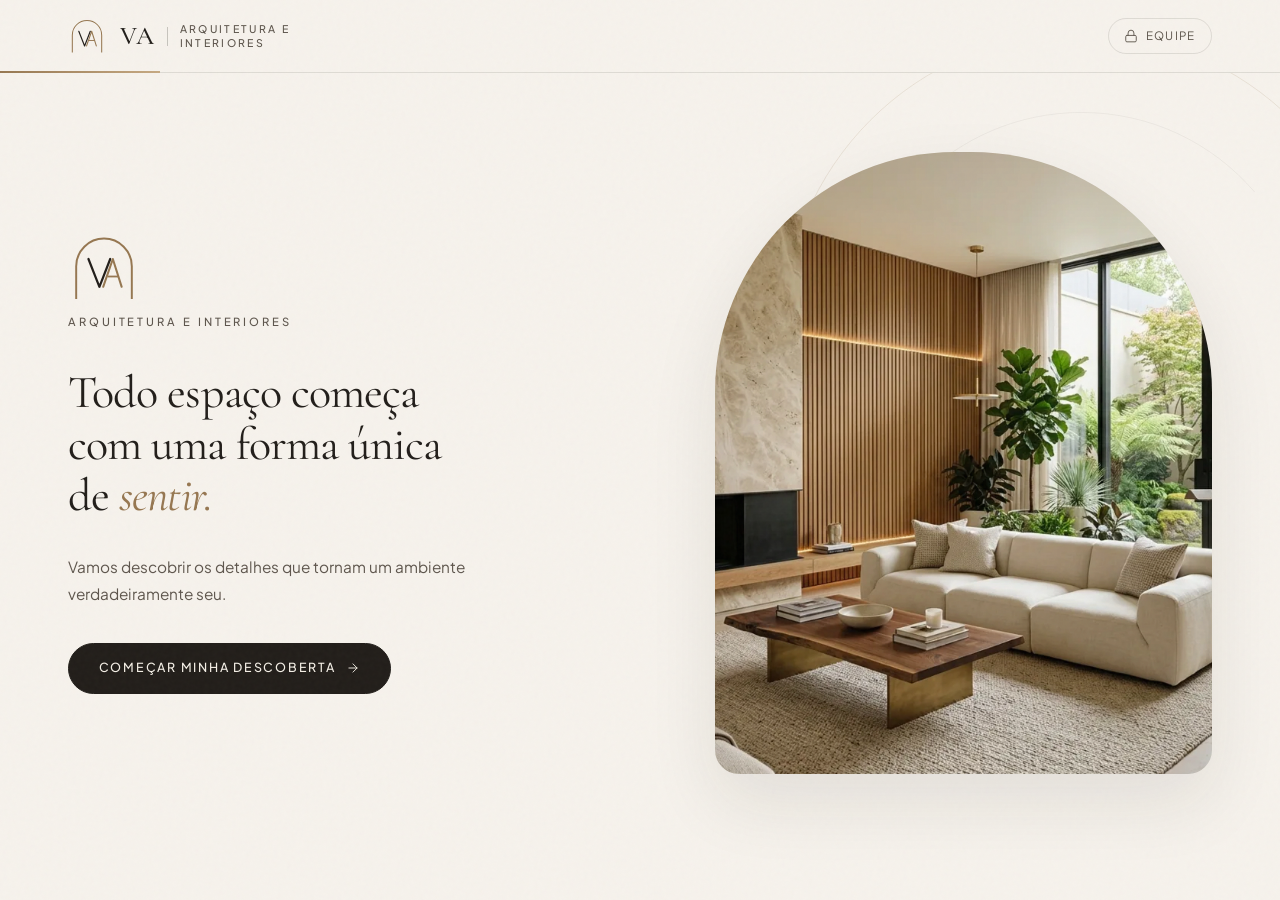
==== commit 65d831d4: "Publica a versão 9 da descoberta estética VA" ====
--- a/index.html
+++ b/index.html
@@ -1,661 +1,128 @@
 <!DOCTYPE html>
 <html lang="pt-BR">
 <head>
-  <meta charset="UTF-8">
-  <meta name="viewport" content="width=device-width, initial-scale=1.0, viewport-fit=cover">
-  <title>VA. ARQUITETURA — Briefing Digital de Interiores</title>
-  <meta name="description" content="VA Arquitetura &amp; Interiores — Levantamento visual e técnico de briefing para projetos de arquitetura de interiores.">
-
-  <!-- PWA & Mobile Web App -->
-  <link rel="manifest" href="manifest.json">
-  <meta name="theme-color" content="#F5F2EC">
-  <meta name="apple-mobile-web-app-capable" content="yes">
-  <meta name="apple-mobile-web-app-status-bar-style" content="default">
-  <meta name="apple-mobile-web-app-title" content="VA. ARQUITETURA">
-  <link rel="apple-touch-icon" href="icon-192.png">
-  <link rel="icon" type="image/svg+xml" href="icon.svg">
-
-  <!-- Tipografia Editorial (Cormorant Garamond, DM Sans, JetBrains Mono) -->
-  <link rel="preconnect" href="https://fonts.googleapis.com">
-  <link rel="preconnect" href="https://fonts.gstatic.com" crossorigin>
-  <link href="https://fonts.googleapis.com/css2?family=Cormorant+Garamond:ital,wght@0,300;0,400;0,500;1,400&family=DM+Sans:wght@400;500&family=JetBrains+Mono:wght@400;500&display=swap" rel="stylesheet">
-
-  <link rel="stylesheet" href="style.css">
+  <meta charset="UTF-8" />
+  <meta name="viewport" content="width=device-width, initial-scale=1.0, viewport-fit=cover" />
+  <meta name="apple-mobile-web-app-capable" content="yes" />
+  <meta name="apple-mobile-web-app-status-bar-style" content="default" />
+  <title>VA Arquitetura e Interiores — Descoberta Estética & Briefing</title>
+  <meta name="description" content="Experiência interativa de descoberta estética e levantamento de necessidades arquitetônicas — VA Arquitetura e Interiores." />
+  <meta property="og:title" content="VA Arquitetura e Interiores — Descoberta Estética" />
+  <meta property="og:description" content="Todo espaço começa com uma forma única de sentir. Descubra os detalhes que tornam um ambiente verdadeiramente seu." />
+  <meta property="og:type" content="website" />
+  <meta name="theme-color" content="#F6F2EC" />
+  <link rel="manifest" href="manifest.json" />
+  <link rel="icon" type="image/svg+xml" href="data:image/svg+xml,%3Csvg xmlns='http://www.w3.org/2000/svg' viewBox='0 0 44 44' fill='none'%3E%3Crect width='44' height='44' rx='10' fill='%23F6F2EC'/%3E%3Cpath d='M7 39V21C7 12.7157 13.7157 6 22 6C30.2843 6 37 12.7157 37 21V39' stroke='%23967751' stroke-width='1.5'/%3E%3Cpath d='M13.5 17L19.5 32.5L25.5 17' stroke='%23221E1A' stroke-width='1.7' stroke-linecap='round' stroke-linejoin='round'/%3E%3Cpath d='M21.5 32.5L26.8 17L31.8 32.5' stroke='%23967751' stroke-width='1.5' stroke-linecap='round' stroke-linejoin='round'/%3E%3C/svg%3E" />
+  <link rel="preconnect" href="https://fonts.googleapis.com" />
+  <link rel="preconnect" href="https://fonts.gstatic.com" crossorigin />
+  <link href="https://fonts.googleapis.com/css2?family=Cormorant+Garamond:ital,wght@0,400;0,500;1,400&family=Plus+Jakarta+Sans:wght@400;500;600&display=swap" rel="stylesheet" />
+  <link rel="stylesheet" href="style.css" />
 </head>
 <body>
-
-  <!-- Cabeçalho Editorial Fixo (64px) + Linha Hairline de Progresso -->
-  <header class="site-header">
-    <div class="header-inner">
-      <button type="button" id="brand-home" class="brand-home" aria-label="VA. ARQUITETURA — Voltar ao início">
-        <span class="brand-mark">VA. ARQUITETURA</span>
+  <!-- TOPBAR: Identidade VA preservada + indicador duplo de progresso (Etapa 05/08 · 1/2) -->
+  <header class="topbar" id="topbar">
+    <div class="container topbar__inner">
+      <button type="button" class="brand-mark" id="brandHomeBtn" aria-label="VA Arquitetura e Interiores — Voltar ao início">
+        <svg class="brand-mark__emblem" viewBox="0 0 44 44" fill="none" xmlns="http://www.w3.org/2000/svg" aria-hidden="true">
+          <path d="M5 41V21C5 11.6112 12.6112 4 22 4C31.3888 4 39 11.6112 39 21V41" stroke="#967751" stroke-width="1.2" />
+          <path d="M12.5 16.5L19.2 33.5L25.8 16.5" stroke="#221E1A" stroke-width="1.35" stroke-linecap="round" stroke-linejoin="round" />
+          <path d="M21.5 33.5L27.4 16.5L32.8 33.5" stroke="#967751" stroke-width="1.25" stroke-linecap="round" stroke-linejoin="round" />
+          <line x1="24.2" y1="27.2" x2="30.6" y2="27.2" stroke="#967751" stroke-width="1.1" />
+        </svg>
+        <span class="brand-mark__text">
+          <span class="brand-mark__va">VA</span>
+          <span class="brand-mark__divider" aria-hidden="true"></span>
+          <span class="brand-mark__sub">Arquitetura e<br />Interiores</span>
+        </span>
       </button>
 
-      <div class="header-right">
-        <nav id="header-act-nav" class="header-act-nav" aria-label="Progresso por atos">
-          <span class="act-indicator">ATO 00 / 06</span>
-        </nav>
+      <div class="topbar__chapter" id="topbarChapter" hidden>
+        <span class="chapter-pill" aria-live="polite">
+          <span class="chapter-pill__num" id="chapterCode">01/08</span>
+          <span id="chapterName">Início</span>
+          <span class="chapter-pill__sub" id="chapterSub" hidden>1/2</span>
+        </span>
+      </div>
 
-        <button type="button" id="btn-open-admin" class="btn-ghost btn-header-admin" aria-label="Abrir Painel da Arquiteta">
-          <svg class="icon-svg" width="14" height="14" viewBox="0 0 24 24" fill="none" stroke="currentColor" stroke-width="1.25" stroke-linecap="square" aria-hidden="true">
-            <rect x="5" y="11" width="14" height="10"></rect>
-            <path d="M8 11V7a4 4 0 0 1 8 0v4"></path>
+      <div class="topbar__actions">
+        <button type="button" class="topbar__ghost-btn" id="openAdminBtn" title="Área privada da equipe de arquitetura" aria-label="Área da equipe">
+          <svg width="14" height="14" viewBox="0 0 24 24" fill="none" stroke="currentColor" stroke-width="1.6" stroke-linecap="round" stroke-linejoin="round" aria-hidden="true">
+            <rect x="3" y="11" width="18" height="11" rx="2" ry="2"></rect>
+            <path d="M7 11V7a5 5 0 0 1 10 0v4"></path>
           </svg>
-          <span>Painel</span>
+          <span>Equipe</span>
         </button>
       </div>
     </div>
-
-    <div class="progress-track" aria-hidden="true">
-      <div id="progress-hairline" class="progress-hairline"></div>
-    </div>
+    <div class="topbar__progress" id="progressBar" aria-hidden="true"></div>
   </header>
 
-  <main id="app-main" class="app-main">
+  <!-- PALCO PRINCIPAL (1 pergunta principal por tela) -->
+  <main class="journey-main is-welcome" id="journeyMain" aria-live="polite">
+    <div class="container" id="stageContainer"></div>
+  </main>
 
-    <!-- =====================================================================
-         ATO 0: HERO EDITORIAL & ESCOPO DO PROJETO
-         ===================================================================== -->
-    <section id="screen-act-0" class="view-screen is-active is-visible" aria-labelledby="hero-heading">
-      <div class="container-form">
+  <!-- BARRA DE NAVEGAÇÃO CONSISTENTE (Voltar / OK, continuar) -->
+  <nav class="journey-bar" id="journeyBar" aria-label="Navegação entre etapas" hidden>
+    <div class="container journey-bar__inner">
+      <button type="button" class="btn-secondary" id="prevStepBtn">
+        <svg width="14" height="14" viewBox="0 0 24 24" fill="none" stroke="currentColor" stroke-width="1.6" stroke-linecap="round" stroke-linejoin="round" aria-hidden="true">
+          <path d="M19 12H5M12 19l-7-7 7-7" />
+        </svg>
+        <span>Voltar</span>
+      </button>
 
-        <!-- Faixa discreta de rascunho salvo -->
-        <aside id="draft-banner" class="draft-banner" aria-live="polite" hidden>
-          <p class="draft-banner-text">Levantamento em andamento encontrado.</p>
-          <div class="draft-banner-actions">
-            <button type="button" id="btn-resume-draft" class="btn-secondary">Continuar</button>
-            <button type="button" id="btn-discard-draft" class="btn-ghost">Iniciar novo</button>
-          </div>
-        </aside>
+      <div class="journey-bar__meta" id="journeyMeta">Salvo automaticamente</div>
 
-        <!-- Abertura Editorial -->
-        <header class="hero-block">
-          <p class="eyebrow">VA ARQUITETURA &amp; INTERIORES — BRIEFING DIGITAL</p>
-          <h1 id="hero-heading" class="hero-title">A arquitetura começa pela escuta.</h1>
-          <p class="hero-subtitle">Um levantamento visual e técnico desenhado para traduzir seus rituais, referências e prioridades em diretrizes precisas para o seu projeto.</p>
-        </header>
+      <div class="journey-bar__right">
+        <button type="button" class="btn-primary" id="nextStepBtn">
+          <span id="nextStepLabel">Continuar</span>
+          <svg width="14" height="14" viewBox="0 0 24 24" fill="none" stroke="currentColor" stroke-width="1.6" stroke-linecap="round" stroke-linejoin="round" aria-hidden="true">
+            <path d="M5 12h14M12 5l7 7-7 7" />
+          </svg>
+        </button>
+      </div>
+    </div>
+  </nav>
 
-        <!-- Escopo do Imóvel -->
-        <div class="scope-form">
-
-          <fieldset class="scope-group">
-            <legend class="scope-legend">
-              <span class="scope-index">01</span>
-              <span>Identificação <span class="legend-optional">(opcional)</span></span>
-            </legend>
-            <div class="fields-two-col">
-              <div class="field-group">
-                <label for="input-client-name" class="field-label">Nome do(s) cliente(s)</label>
-                <input type="text" id="input-client-name" class="field-input" autocomplete="name" placeholder="Nome completo ou do casal">
-              </div>
-              <div class="field-group">
-                <label for="input-project-name" class="field-label">Identificação do projeto</label>
-                <input type="text" id="input-project-name" class="field-input" placeholder="Ex.: Residência Jardins">
-              </div>
-            </div>
-          </fieldset>
-
-          <fieldset class="scope-group">
-            <legend class="scope-legend">
-              <span class="scope-index">02</span>
-              <span>Tipologia do imóvel</span>
-            </legend>
-            <div id="scope-typology" class="chips-grid" role="group" aria-label="Tipologia do imóvel"></div>
-          </fieldset>
-
-          <fieldset class="scope-group">
-            <legend class="scope-legend">
-              <span class="scope-index">03</span>
-              <span>Momento do imóvel</span>
-            </legend>
-            <div id="scope-stage" class="chips-grid" role="group" aria-label="Momento do imóvel"></div>
-          </fieldset>
-
-          <fieldset class="scope-group">
-            <legend class="scope-legend">
-              <span class="scope-index">04</span>
-              <span>Metragem aproximada</span>
-            </legend>
-            <div id="scope-area" class="chips-grid" role="group" aria-label="Metragem aproximada"></div>
-          </fieldset>
-
-          <fieldset class="scope-group">
-            <legend class="scope-legend">
-              <span class="scope-index">05</span>
-              <span>Ambientes no escopo</span>
-            </legend>
-            <div id="scope-rooms" class="chips-grid" role="group" aria-label="Ambientes no escopo"></div>
-          </fieldset>
-
-          <fieldset class="scope-group">
-            <legend class="scope-legend">
-              <span class="scope-index">06</span>
-              <span>Composição da casa</span>
-            </legend>
-            <div id="scope-household" class="chips-grid" role="group" aria-label="Composição da casa"></div>
-          </fieldset>
-
-          <fieldset class="scope-group">
-            <legend class="scope-legend">
-              <span class="scope-index">07</span>
-              <span>Acervo afetivo &amp; peças existentes</span>
-            </legend>
-            <button type="button" id="toggle-heirloom" class="choice-toggle" aria-pressed="false">
-              <span class="toggle-indicator" aria-hidden="true"></span>
-              <span class="toggle-label">Integrar obras de arte ou mobiliário afetivo existente</span>
-            </button>
-            <div id="heirloom-note-wrap" class="conditional-field" hidden>
-              <label for="input-heirloom-note" class="field-label">Notas sobre acervo ou peças existentes</label>
-              <input type="text" id="input-heirloom-note" class="field-input" placeholder="Descreva brevemente as peças ou obras a preservar">
-            </div>
-          </fieldset>
-
-          <fieldset class="scope-group">
-            <legend class="scope-legend">
-              <span class="scope-index">08</span>
-              <span>Modo de preenchimento</span>
-            </legend>
-            <button type="button" id="toggle-couple-mode" class="choice-toggle" aria-pressed="false">
-              <span class="toggle-indicator" aria-hidden="true"></span>
-              <span class="toggle-label">Modo Casal — 2 perfis independentes (Comparativo de Sintonia)</span>
-            </button>
-            <div id="couple-names-wrap" class="conditional-field fields-two-col" hidden>
-              <div class="field-group">
-                <label for="input-resident-a" class="field-label">Morador A <span class="legend-optional">(opcional)</span></label>
-                <input type="text" id="input-resident-a" class="field-input" placeholder="Nome do Morador A">
-              </div>
-              <div class="field-group">
-                <label for="input-resident-b" class="field-label">Morador B <span class="legend-optional">(opcional)</span></label>
-                <input type="text" id="input-resident-b" class="field-input" placeholder="Nome do Morador B">
-              </div>
-            </div>
-          </fieldset>
-
-          <div class="scope-cta-bar">
-            <button type="button" id="btn-start-briefing" class="btn-primary btn-hero-cta">
-              <span>Iniciar Levantamento</span>
-              <svg class="icon-svg" width="16" height="16" viewBox="0 0 24 24" fill="none" stroke="currentColor" stroke-width="1.25" stroke-linecap="square" aria-hidden="true">
-                <path d="M5 12h14M13 6l6 6-6 6"></path>
-              </svg>
-            </button>
-          </div>
-
+  <!-- MODAL LIGHTBOX (Ampliar & Comparar) -->
+  <div class="modal-backdrop" id="lightboxModal" role="dialog" aria-modal="true" aria-labelledby="lightboxTitle" hidden>
+    <div class="lightbox-dialog">
+      <div class="lightbox-dialog__img-wrap">
+        <button type="button" class="lightbox-nav lightbox-nav--prev" id="lightboxPrevBtn" aria-label="Imagem anterior" hidden>‹</button>
+        <img id="lightboxImg" src="" alt="" />
+        <button type="button" class="lightbox-nav lightbox-nav--next" id="lightboxNextBtn" aria-label="Próxima imagem" hidden>›</button>
+      </div>
+      <div class="lightbox-dialog__foot">
+        <div class="lightbox-dialog__info">
+          <h3 class="choice-card__title" id="lightboxTitle"></h3>
+          <p class="choice-card__desc" id="lightboxDesc"></p>
+        </div>
+        <div class="lightbox-dialog__actions">
+          <button type="button" class="btn-primary" id="lightboxSelectBtn" hidden>Selecionar</button>
+          <button type="button" class="btn-secondary" id="lightboxCloseBtn">Fechar</button>
         </div>
       </div>
-    </section>
-
-    <!-- =====================================================================
-         ATO 1: CURADORIA ESPACIAL (18 PRANCHAS — DECK 2-EIXOS)
-         ===================================================================== -->
-    <section id="screen-act-1" class="view-screen" aria-labelledby="act1-heading">
-      <div class="container-deck-shell">
-
-        <div id="active-resident-banner" class="resident-banner" hidden></div>
-
-        <header class="act-header act-header-compact">
-          <div class="act-header-top">
-            <div>
-              <p class="eyebrow">ATO 01 — CURADORIA ESPACIAL</p>
-              <h2 id="act1-heading" class="act-title">Curadoria Espacial</h2>
-              <p class="act-subtitle">Avalie cada prancha pelo arraste ou toque nos controles. Buscamos reações instintivas sobre proporção, luz e matéria.</p>
-            </div>
-            <div class="deck-meta">
-              <span id="deck-env-label" class="deck-env-label">ESTAR</span>
-              <span id="deck-counter" class="deck-counter">01 / 18</span>
-            </div>
-          </div>
-        </header>
-
-        <!-- Palco do Deck com touch-action: none -->
-        <div id="deck-stage" class="deck-stage" aria-live="polite"></div>
-
-        <!-- Controles 2-Eixos -->
-        <div class="deck-controls" role="group" aria-label="Avaliar prancha atual">
-          <button type="button" id="btn-rate-evitar" class="btn-rate btn-rate-evitar" aria-label="Avaliar como Evitar (seta esquerda)">
-            <svg class="icon-svg" width="16" height="16" viewBox="0 0 24 24" fill="none" stroke="currentColor" stroke-width="1.25" stroke-linecap="square" aria-hidden="true">
-              <path d="M19 12H5M11 6l-6 6 6 6"></path>
-            </svg>
-            <span>Evitar</span>
-          </button>
-
-          <button type="button" id="btn-rate-neutro" class="btn-rate btn-rate-neutro" aria-label="Avaliar como Neutro (seta baixo)">
-            <svg class="icon-svg" width="16" height="16" viewBox="0 0 24 24" fill="none" stroke="currentColor" stroke-width="1.25" stroke-linecap="square" aria-hidden="true">
-              <path d="M12 5v14M6 13l6 6 6-6"></path>
-            </svg>
-            <span>Neutro</span>
-          </button>
-
-          <button type="button" id="btn-rate-afinidade" class="btn-rate btn-rate-afinidade" aria-label="Avaliar como Afinidade (seta cima)">
-            <svg class="icon-svg" width="16" height="16" viewBox="0 0 24 24" fill="none" stroke="currentColor" stroke-width="1.25" stroke-linecap="square" aria-hidden="true">
-              <path d="M12 19V5M6 11l6-6 6 6"></path>
-            </svg>
-            <span>Afinidade</span>
-          </button>
-
-          <button type="button" id="btn-rate-essencial" class="btn-rate btn-rate-essencial" aria-label="Avaliar como Essencial (seta direita)">
-            <span>Essencial</span>
-            <svg class="icon-svg" width="16" height="16" viewBox="0 0 24 24" fill="none" stroke="currentColor" stroke-width="1.25" stroke-linecap="square" aria-hidden="true">
-              <path d="M5 12h14M13 6l6 6-6 6"></path>
-            </svg>
-          </button>
-        </div>
-
-        <footer class="deck-footer">
-          <button type="button" id="btn-act1-back" class="btn-ghost">
-            <svg class="icon-svg" width="15" height="15" viewBox="0 0 24 24" fill="none" stroke="currentColor" stroke-width="1.25" stroke-linecap="square" aria-hidden="true">
-              <path d="M19 12H5M11 6l-6 6 6 6"></path>
-            </svg>
-            <span>Etapa anterior</span>
-          </button>
-
-          <div class="deck-utility-actions">
-            <button type="button" id="btn-deck-undo" class="btn-ghost" aria-label="Desfazer última avaliação (tecla Z)">
-              <svg class="icon-svg" width="15" height="15" viewBox="0 0 24 24" fill="none" stroke="currentColor" stroke-width="1.25" stroke-linecap="square" aria-hidden="true">
-                <path d="M9 14L4 9l5-5"></path>
-                <path d="M4 9h11a5 5 0 0 1 0 10h-3"></path>
-              </svg>
-              <span>Desfazer</span>
-            </button>
-
-            <button type="button" id="btn-deck-zoom" class="btn-ghost" aria-label="Ampliar prancha atual (barra de espaço)">
-              <svg class="icon-svg" width="15" height="15" viewBox="0 0 24 24" fill="none" stroke="currentColor" stroke-width="1.25" stroke-linecap="square" aria-hidden="true">
-                <path d="M15 3h6v6M9 21H3v-6M21 3l-7 7M3 21l7-7"></path>
-              </svg>
-              <span>Ampliar</span>
-            </button>
-          </div>
-        </footer>
-
-      </div>
-    </section>
-
-    <!-- =====================================================================
-         ATO 2: RITUAIS, ERGONOMIA & 6 TRADE-OFFS TÉCNICOS
-         ===================================================================== -->
-    <section id="screen-act-2" class="view-screen" aria-labelledby="act2-heading">
-      <div class="container-form">
-
-        <header class="act-header">
-          <p class="eyebrow">ATO 02 — RITUAIS &amp; INFRAESTRUTURA</p>
-          <h2 id="act2-heading" class="act-title">Rituais &amp; Decisões Técnicas</h2>
-          <p class="act-subtitle">Como a casa funciona no cotidiano e quais escolhas estruturam planta, conforto e infraestrutura.</p>
-        </header>
-
-        <article class="act-block">
-          <h3 class="block-heading">Rituais cotidianos</h3>
-          <p class="block-hint">Selecione os usos que fazem parte da rotina da casa.</p>
-          <div id="rituals-grid" class="rituals-grid" role="group" aria-label="Rituais cotidianos"></div>
-        </article>
-
-        <article class="act-block">
-          <h3 class="block-heading">Trade-offs técnicos</h3>
-          <p class="block-hint">Defina a preferência de infraestrutura e organização espacial para cada binômio.</p>
-          <div id="tradeoffs-list" class="tradeoffs-list"></div>
-        </article>
-
-        <article class="act-block">
-          <h3 class="block-heading">Ergonomia essencial</h3>
-          <div class="ergo-group">
-            <p class="field-label">Cama da Suíte Master</p>
-            <div id="ergo-bed" class="chips-grid" role="group" aria-label="Dimensão da cama master"></div>
-          </div>
-          <div class="ergo-group">
-            <p class="field-label">Bancada &amp; Cuba do Banho Master</p>
-            <div id="ergo-basin" class="chips-grid" role="group" aria-label="Configuração de cuba do banho master"></div>
-          </div>
-          <div class="ergo-group">
-            <p class="field-label">Área de Banho</p>
-            <div id="ergo-shower" class="chips-grid" role="group" aria-label="Configuração de chuveiro do banho master"></div>
-          </div>
-        </article>
-
-        <footer class="act-footer">
-          <button type="button" id="btn-act2-back" class="btn-ghost">
-            <svg class="icon-svg" width="15" height="15" viewBox="0 0 24 24" fill="none" stroke="currentColor" stroke-width="1.25" stroke-linecap="square" aria-hidden="true">
-              <path d="M19 12H5M11 6l-6 6 6 6"></path>
-            </svg>
-            <span>Etapa anterior</span>
-          </button>
-          <button type="button" id="btn-act2-next" class="btn-primary">
-            <span>Avançar para Materialidade</span>
-            <svg class="icon-svg" width="15" height="15" viewBox="0 0 24 24" fill="none" stroke="currentColor" stroke-width="1.25" stroke-linecap="square" aria-hidden="true">
-              <path d="M5 12h14M13 6l6 6-6 6"></path>
-            </svg>
-          </button>
-        </footer>
-
-      </div>
-    </section>
-
-    <!-- =====================================================================
-         ATO 3: MATERIALIDADE, PALETA & ESCALA DE PÁTINA
-         ===================================================================== -->
-    <section id="screen-act-3" class="view-screen" aria-labelledby="act3-heading">
-      <div class="container-form">
-
-        <header class="act-header">
-          <p class="eyebrow">ATO 03 — MATERIALIDADE &amp; PÁTINA</p>
-          <h2 id="act3-heading" class="act-title">Matéria, Paleta &amp; Tempo</h2>
-          <p class="act-subtitle">Escolha a direção cromática principal, uma complementar opcional e sua relação com a pátina natural dos materiais.</p>
-        </header>
-
-        <article class="act-block">
-          <h3 class="block-heading">Pranchas de materialidade</h3>
-          <p class="block-hint">O primeiro toque define a direção principal; um segundo toque opcional acrescenta uma direção complementar.</p>
-          <div id="palettes-grid" class="palettes-grid" role="group" aria-label="Pranchas de materialidade"></div>
-        </article>
-
-        <article class="act-block">
-          <h3 class="block-heading">Escala tátil — Pátina natural vs. Praticidade</h3>
-          <div class="patina-control">
-            <div class="patina-endpoints">
-              <span>1 · Pátina Viva</span>
-              <span>5 · Alta Praticidade</span>
-            </div>
-            <input type="range" id="patina-slider" class="patina-slider" min="1" max="5" step="1" value="3" aria-label="Escala de pátina natural versus praticidade">
-            <div class="patina-readout">
-              <p id="patina-label" class="patina-label"></p>
-              <p id="patina-desc" class="patina-desc"></p>
-            </div>
-          </div>
-        </article>
-
-        <footer class="act-footer">
-          <button type="button" id="btn-act3-back" class="btn-ghost">
-            <svg class="icon-svg" width="15" height="15" viewBox="0 0 24 24" fill="none" stroke="currentColor" stroke-width="1.25" stroke-linecap="square" aria-hidden="true">
-              <path d="M19 12H5M11 6l-6 6 6 6"></path>
-            </svg>
-            <span>Etapa anterior</span>
-          </button>
-          <button type="button" id="btn-act3-next" class="btn-primary">
-            <span>Avançar para Investimento &amp; Vetos</span>
-            <svg class="icon-svg" width="15" height="15" viewBox="0 0 24 24" fill="none" stroke="currentColor" stroke-width="1.25" stroke-linecap="square" aria-hidden="true">
-              <path d="M5 12h14M13 6l6 6-6 6"></path>
-            </svg>
-          </button>
-        </footer>
-
-      </div>
-    </section>
-
-    <!-- =====================================================================
-         ATO 4: PADRÃO DE ESPECIFICAÇÃO, INVESTIMENTO, PRAZO & ANTI-BRIEFING
-         ===================================================================== -->
-    <section id="screen-act-4" class="view-screen" aria-labelledby="act4-heading">
-      <div class="container-form">
-
-        <header class="act-header">
-          <p class="eyebrow">ATO 04 — INVESTIMENTO &amp; ANTI-BRIEFING</p>
-          <h2 id="act4-heading" class="act-title">Investimento, Prazo &amp; Vetos</h2>
-          <p class="act-subtitle">Defina onde concentrar o valor do projeto e registre o que não deve fazer parte da proposta.</p>
-        </header>
-
-        <article class="act-block">
-          <h3 class="block-heading">Padrão de especificação</h3>
-          <div id="spec-tiers-grid" class="spec-tiers-grid" role="group" aria-label="Padrão de especificação"></div>
-        </article>
-
-        <article class="act-block">
-          <h3 class="block-heading">Alocação de investimento</h3>
-          <p class="block-hint">Selecione até 3 prioridades em ordem de relevância (1º, 2º e 3º).</p>
-          <div id="priorities-grid" class="priorities-grid" role="group" aria-label="Alocação de investimento"></div>
-        </article>
-
-        <article class="act-block">
-          <h3 class="block-heading">Horizonte da obra</h3>
-          <div id="timelines-grid" class="chips-grid" role="group" aria-label="Horizonte da obra"></div>
-        </article>
-
-        <article class="act-block">
-          <h3 class="block-heading">Anti-briefing — Lista de vetos</h3>
-          <p class="block-hint">Marque materiais, soluções ou atmosferas que devem ficar fora do projeto.</p>
-          <div id="vetos-grid" class="chips-grid" role="group" aria-label="Lista de vetos"></div>
-        </article>
-
-        <footer class="act-footer">
-          <button type="button" id="btn-act4-back" class="btn-ghost">
-            <svg class="icon-svg" width="15" height="15" viewBox="0 0 24 24" fill="none" stroke="currentColor" stroke-width="1.25" stroke-linecap="square" aria-hidden="true">
-              <path d="M19 12H5M11 6l-6 6 6 6"></path>
-            </svg>
-            <span>Etapa anterior</span>
-          </button>
-          <button type="button" id="btn-act4-next" class="btn-primary">
-            <span>Concluir Etapa</span>
-            <svg class="icon-svg" width="15" height="15" viewBox="0 0 24 24" fill="none" stroke="currentColor" stroke-width="1.25" stroke-linecap="square" aria-hidden="true">
-              <path d="M5 12h14M13 6l6 6-6 6"></path>
-            </svg>
-          </button>
-        </footer>
-
-      </div>
-    </section>
-
-    <!-- =====================================================================
-         TELA DE TRANSIÇÃO: MODO CASAL (MORADOR A -> MORADOR B)
-         ===================================================================== -->
-    <section id="screen-couple-handoff" class="view-screen" aria-labelledby="handoff-heading">
-      <div class="container-form handoff-box">
-        <p class="eyebrow">MODO CASAL — TRANSIÇÃO DE PERFIL</p>
-        <h2 id="handoff-heading" class="act-title">Escopo do imóvel registrado.</h2>
-        <p class="handoff-message">Agora é a vez de <strong id="handoff-next-name">Morador B</strong>.</p>
-        <p class="handoff-desc">O escopo físico do imóvel foi preservado. Os atos de curadoria espacial, rituais, materialidade e prioridades serão respondidos de forma independente para compor a Matriz de Sintonia no Dossiê final.</p>
-
-        <div class="handoff-cta">
-          <button type="button" id="btn-start-resident-b" class="btn-primary">
-            <span>Iniciar Curadoria de Morador B</span>
-            <svg class="icon-svg" width="16" height="16" viewBox="0 0 24 24" fill="none" stroke="currentColor" stroke-width="1.25" stroke-linecap="square" aria-hidden="true">
-              <path d="M5 12h14M13 6l6 6-6 6"></path>
-            </svg>
-          </button>
-        </div>
-      </div>
-    </section>
-
-    <!-- =====================================================================
-         ATO 5: DOSSIÊ DE BRIEFING & MOODBOARD EDITORIAL
-         ===================================================================== -->
-    <section id="screen-act-5" class="view-screen" aria-labelledby="dossier-heading">
-      <div class="container-editorial">
-
-        <header class="dossier-cover">
-          <div class="dossier-cover-meta">
-            <span id="dossier-code" class="mono-meta"></span>
-            <span id="dossier-date" class="mono-meta"></span>
-          </div>
-          <p class="eyebrow">ATO 05 — DOSSIÊ DE BRIEFING</p>
-          <h2 id="dossier-heading" class="act-title">Dossiê de Briefing</h2>
-          <p class="act-subtitle">Síntese curatorial e diretrizes técnicas para o Estudo Preliminar.</p>
-          <h3 id="dossier-client-title" class="dossier-client-title"></h3>
-          <div id="dossier-scope-strip" class="dossier-scope-strip"></div>
-        </header>
-
-        <article class="dossier-section">
-          <h3 class="dossier-section-title">Diagnóstico Sintético</h3>
-          <p id="dossier-diagnostic-text" class="dossier-diagnostic-text"></p>
-        </article>
-
-        <article class="dossier-section">
-          <h3 class="dossier-section-title">Diretrizes Técnicas &amp; Ergonomia</h3>
-          <div id="dossier-directives-grid" class="dossier-directives-grid"></div>
-        </article>
-
-        <article id="dossier-couple-section" class="dossier-section" hidden>
-          <div class="dossier-couple-header">
-            <h3 class="dossier-section-title">Matriz de Sintonia do Casal</h3>
-            <span id="dossier-couple-score" class="dossier-couple-score"></span>
-          </div>
-          <div id="dossier-couple-matrix" class="dossier-couple-matrix"></div>
-        </article>
-
-        <article class="dossier-section">
-          <h3 class="dossier-section-title">Direção Cromática &amp; Materialidade</h3>
-          <div id="dossier-palette-board" class="dossier-palette-board"></div>
-        </article>
-
-        <article class="dossier-section">
-          <h3 class="dossier-section-title">Moodboard Curado</h3>
-          <div id="dossier-moodboard-grid" class="moodboard-grid"></div>
-        </article>
-
-        <article class="dossier-section">
-          <h3 class="dossier-section-title">Anti-Briefing — Vetos Registrados</h3>
-          <div id="dossier-vetos-list" class="dossier-vetos-list"></div>
-        </article>
-
-        <footer class="dossier-actions">
-          <button type="button" id="btn-copy-dossier-link" class="btn-secondary">
-            <svg class="icon-svg" width="15" height="15" viewBox="0 0 24 24" fill="none" stroke="currentColor" stroke-width="1.25" stroke-linecap="square" aria-hidden="true">
-              <path d="M10 13a5 5 0 0 0 7.07 0l2.83-2.83a5 5 0 0 0-7.07-7.07L11 4.83"></path>
-              <path d="M14 11a5 5 0 0 0-7.07 0L4.1 13.83a5 5 0 0 0 7.07 7.07L13 19.17"></path>
-            </svg>
-            <span>Copiar Link</span>
-          </button>
-
-          <button type="button" id="btn-send-whatsapp" class="btn-primary">
-            <svg class="icon-svg" width="15" height="15" viewBox="0 0 24 24" fill="none" stroke="currentColor" stroke-width="1.25" stroke-linecap="square" aria-hidden="true">
-              <path d="M22 2L11 13"></path>
-              <path d="M22 2l-7 20-4-9-9-4 20-7z"></path>
-            </svg>
-            <span>Enviar via WhatsApp</span>
-          </button>
-
-          <button type="button" id="btn-print-pdf" class="btn-secondary">
-            <svg class="icon-svg" width="15" height="15" viewBox="0 0 24 24" fill="none" stroke="currentColor" stroke-width="1.25" stroke-linecap="square" aria-hidden="true">
-              <path d="M6 9V2h12v7"></path>
-              <path d="M6 18H4a2 2 0 0 1-2-2v-5a2 2 0 0 1 2-2h16a2 2 0 0 1 2 2v5a2 2 0 0 1-2 2h-2"></path>
-              <rect x="6" y="14" width="12" height="8"></rect>
-            </svg>
-            <span>Imprimir / PDF</span>
-          </button>
-
-          <button type="button" id="btn-export-json" class="btn-ghost">
-            <svg class="icon-svg" width="15" height="15" viewBox="0 0 24 24" fill="none" stroke="currentColor" stroke-width="1.25" stroke-linecap="square" aria-hidden="true">
-              <path d="M12 3v12M7 10l5 5 5-5"></path>
-              <path d="M4 17v3h16v-3"></path>
-            </svg>
-            <span>Exportar JSON</span>
-          </button>
-
-          <button type="button" id="btn-new-briefing" class="btn-ghost">
-            <svg class="icon-svg" width="15" height="15" viewBox="0 0 24 24" fill="none" stroke="currentColor" stroke-width="1.25" stroke-linecap="square" aria-hidden="true">
-              <path d="M12 5v14M5 12h14"></path>
-            </svg>
-            <span>Novo Levantamento</span>
-          </button>
-        </footer>
-
-        <div id="dossier-toast" class="dossier-toast" role="status" aria-live="polite" hidden></div>
-
-      </div>
-    </section>
-
-    <!-- =====================================================================
-         PAINEL DA ARQUITETA (ADMINISTRAÇÃO & IMPORTAÇÃO)
-         ===================================================================== -->
-    <section id="screen-admin" class="view-screen" aria-labelledby="admin-heading">
-      <div class="container-editorial">
-
-        <div class="admin-topbar">
-          <button type="button" id="btn-admin-back-portal" class="btn-ghost">
-            <svg class="icon-svg" width="15" height="15" viewBox="0 0 24 24" fill="none" stroke="currentColor" stroke-width="1.25" stroke-linecap="square" aria-hidden="true">
-              <path d="M19 12H5M11 6l-6 6 6 6"></path>
-            </svg>
-            <span>Voltar ao Portal</span>
-          </button>
-        </div>
-
-        <header class="act-header">
-          <p class="eyebrow">VA. ARQUITETURA — GESTÃO DE ESTÚDIO</p>
-          <h2 id="admin-heading" class="act-title">Painel da Arquiteta</h2>
-          <p class="act-subtitle">Consulta de levantamentos recebidos, abertura de dossiês completos e importação por link ou arquivo JSON.</p>
-        </header>
-
-        <!-- Autenticação SHA-256 -->
-        <div id="admin-auth-box" class="admin-auth-box">
-          <label for="admin-pin-input" class="field-label">Credencial de acesso do estúdio</label>
-          <div class="admin-auth-row">
-            <input type="password" id="admin-pin-input" class="field-input" autocomplete="current-password" placeholder="Código de acesso" aria-label="Código de acesso do painel">
-            <button type="button" id="btn-admin-login" class="btn-primary">Entrar</button>
-          </div>
-          <p id="admin-auth-error" class="form-error" role="alert" hidden></p>
-        </div>
-
-        <!-- Workspace autenticado -->
-        <div id="admin-workspace" class="admin-workspace" hidden>
-
-          <div class="admin-tools-bar">
-            <div class="admin-import-link-group">
-              <input type="text" id="admin-import-link-input" class="field-input" placeholder="Cole o link completo ou código #dossier=..." aria-label="Link ou hash do dossiê para importação">
-              <button type="button" id="btn-admin-import-link" class="btn-secondary">Importar Link #dossier=</button>
-            </div>
-
-            <div class="admin-json-group">
-              <label class="btn-secondary file-input-label">
-                <span>Importar JSON</span>
-                <input type="file" id="admin-import-json-input" accept="application/json,.json" class="sr-only">
-              </label>
-              <button type="button" id="btn-admin-export-all" class="btn-secondary">Exportar JSON</button>
-            </div>
-          </div>
-
-          <div class="admin-table-wrap">
-            <table class="admin-table">
-              <thead>
-                <tr>
-                  <th scope="col">Código</th>
-                  <th scope="col">Cliente / Projeto</th>
-                  <th scope="col">Tipologia</th>
-                  <th scope="col">Paleta Principal</th>
-                  <th scope="col">Data</th>
-                </tr>
-              </thead>
-              <tbody id="admin-dossiers-tbody"></tbody>
-            </table>
-          </div>
-
-          <div id="admin-dossier-detail" class="admin-dossier-detail"></div>
-
-        </div>
-
-      </div>
-    </section>
-
-  </main>
-
-  <!-- =======================================================================
-       LIGHTBOX EDITORIAL (PRANCHA AMPLIADA)
-       ======================================================================= -->
-  <div id="editorial-lightbox" class="editorial-lightbox" role="dialog" aria-modal="true" aria-labelledby="lightbox-title" aria-hidden="true">
-    <div class="lightbox-backdrop"></div>
-    <article class="lightbox-panel">
-      <button type="button" id="btn-close-lightbox" class="btn-close-lightbox" aria-label="Fechar visualização ampliada">
-        <svg class="icon-svg" width="18" height="18" viewBox="0 0 24 24" fill="none" stroke="currentColor" stroke-width="1.25" stroke-linecap="square" aria-hidden="true">
-          <path d="M18 6L6 18M6 6l12 12"></path>
-        </svg>
-      </button>
-
-      <figure class="lightbox-figure">
-        <img id="lightbox-img" src="" alt="">
-      </figure>
-
-      <div class="lightbox-meta">
-        <span id="lightbox-env" class="lightbox-env"></span>
-        <h3 id="lightbox-title" class="lightbox-title"></h3>
-        <p id="lightbox-variable" class="lightbox-variable"></p>
-        <p id="lightbox-desc" class="lightbox-desc"></p>
-      </div>
-    </article>
+    </div>
   </div>
 
-  <!-- Scripts da Aplicação -->
+  <!-- PAINEL INTERNO PRIVADO DA EQUIPE VIDART -->
+  <div class="modal-backdrop" id="adminModal" role="dialog" aria-modal="true" aria-labelledby="adminModalTitle" hidden>
+    <div class="admin-shell">
+      <div class="admin-header">
+        <div>
+          <span class="eyebrow" style="margin-bottom:0.2rem;color:var(--bronze-light);">Área Privada · VA Arquitetura</span>
+          <h2 id="adminModalTitle" style="font-family:var(--font-display);font-weight:400;font-size:1.65rem;">Painel de Briefings & Necessidades</h2>
+        </div>
+        <button type="button" class="btn-secondary" id="adminCloseBtn" style="color:var(--ink-light);border-color:var(--hairline-dark);">Fechar</button>
+      </div>
+      <div class="admin-body" id="adminBody"></div>
+    </div>
+  </div>
+
   <script src="data.js"></script>
+  <script src="checklist.js"></script>
+  <script src="storage.js"></script>
   <script src="app.js"></script>
-  <script>
-    if ('serviceWorker' in navigator) {
-      window.addEventListener('load', function () {
-        navigator.serviceWorker.register('./sw.js').catch(function () {});
-      });
-    }
-  </script>
 </body>
 </html>
--- a/style.css
+++ b/style.css
@@ -1,3682 +1,3093 @@
 /* ==========================================================================
-   VA. ARQUITETURA & INTERIORES — BRIEFING DIGITAL v2.1
-   Quiet Architectural Luxury | Matte Mineral Palette & Editorial Grid
+   VA Arquitetura e Interiores — Jornada de Descoberta Estética
+   Identidade visual preservada integralmente:
+   Warm limestone, honed travertine, brushed bronze & architectural stillness
    ========================================================================== */
 
 :root {
-  /* Mineral Matte Palette */
-  --bg-canvas: #F5F2EC;
-  --bg-paper: #FAF8F4;
-  --bg-stone: #ECE7DE;
-
-  --ink-primary: #1A1917;
-  --ink-secondary: #4A4640;
-  --ink-meta: #666057;
-  --ink-disabled: #8C857B;
-
-  --accent-bronze: #8F734B;
-  --accent-bronze-dark: #6F5736;
-  --surface-dark: #181715;
-
-  --rule-hairline: 1px solid rgba(26, 25, 23, 0.12);
-  --rule-hairline-strong: 1px solid rgba(26, 25, 23, 0.24);
-
-  /* Restrained Semantic Tones */
-  --sem-essencial-ink: #6F5736;
-  --sem-essencial-bg: #F0E9DC;
-  --sem-afinidade-ink: #2E4A3E;
-  --sem-afinidade-bg: #E4ECE8;
-  --sem-neutro-ink: #666057;
-  --sem-neutro-bg: #ECE7DE;
-  --sem-evitar-ink: #7A3B3B;
-  --sem-evitar-bg: #F2E4E4;
-
-  /* Typography */
-  --font-display: 'Cormorant Garamond', Georgia, serif;
-  --font-sans: 'DM Sans', system-ui, -apple-system, BlinkMacSystemFont, sans-serif;
-  --font-mono: 'JetBrains Mono', ui-monospace, SFMono-Regular, monospace;
-
-  /* Architectural Framing & Grid */
-  --radius-sharp: 2px;
-  --radius-frame: 4px;
-  --max-editorial: 1120px;
-  --max-form: 720px;
-  --max-deck: 440px;
-  --header-height: 64px;
-
-  /* Editorial Choreography */
-  --ease-editorial: cubic-bezier(0.22, 1, 0.36, 1);
-  --dur-screen: 460ms;
-  --dur-card: 320ms;
-  --dur-ui: 200ms;
+  /* Core Palette (Approved) */
+  --bg-canvas: #F6F2EC;
+  --bg-linen: #EFE9DF;
+  --bg-surface: #FBF9F5;
+  --bg-espresso: #1E1A17;
+  --bg-espresso-elev: #27221E;
+
+  /* Ink (Approved) */
+  --ink-primary: #221E1A;
+  --ink-secondary: #5E564D;
+  --ink-muted: #8C8277;
+  --ink-light: #F4EFE6;
+  --ink-light-muted: rgba(244, 239, 230, 0.72);
+
+  /* Accents & Hairlines (Approved) */
+  --bronze: #967751;
+  --bronze-dark: #755B3B;
+  --bronze-light: #C6A982;
+  --bronze-soft: rgba(150, 119, 81, 0.13);
+  --bronze-glow: rgba(150, 119, 81, 0.24);
+  --hairline: rgba(34, 30, 26, 0.11);
+  --hairline-strong: rgba(34, 30, 26, 0.22);
+  --hairline-dark: rgba(244, 239, 230, 0.14);
+
+  /* Typography (Approved) */
+  --font-display: 'Cormorant Garamond', 'Didot', 'Palatino Linotype', Georgia, serif;
+  --font-sans: 'Plus Jakarta Sans', 'Avenir Next', 'Helvetica Neue', -apple-system, BlinkMacSystemFont, sans-serif;
+
+  /* Architectural Motion Curves (Approved) */
+  --ease-arch: cubic-bezier(0.22, 1, 0.36, 1);
+  --ease-silk: cubic-bezier(0.16, 1, 0.3, 1);
+
+  /* Layout */
+  --container-max: 1240px;
+  --gutter: clamp(1.15rem, 3.8vw, 3rem);
+  --topbar-height: 72px;
+  --footer-bar-height: 76px;
 }
 
 /* ==========================================================================
-   1. RESET & GLOBAL BASE
+   1. RESET & BASE
    ========================================================================== */
 
 *,
 *::before,
 *::after {
   box-sizing: border-box;
-}
-
-html,
-body {
-  overscroll-behavior-y: contain;
-  overflow-x: clip;
+  margin: 0;
+  padding: 0;
 }
 
 html {
+  scroll-behavior: smooth;
   font-size: 16px;
-  scroll-behavior: smooth;
   background-color: var(--bg-canvas);
   color: var(--ink-primary);
   -webkit-font-smoothing: antialiased;
   -moz-osx-font-smoothing: grayscale;
+  text-rendering: optimizeLegibility;
 }
 
 body {
-  margin: 0;
-  padding: 0;
-  min-height: 100dvh;
+  font-family: var(--font-sans);
   background-color: var(--bg-canvas);
   color: var(--ink-primary);
-  font-family: var(--font-sans);
-  font-size: 0.95rem;
-  font-weight: 400;
   line-height: 1.6;
-  letter-spacing: 0;
-  user-select: text;
-  -webkit-user-select: text;
-}
-
-img,
-svg {
+  min-height: 100dvh;
+  overflow-x: hidden;
+  position: relative;
+  display: flex;
+  flex-direction: column;
+}
+
+/* Tactile mineral plaster grain overlay (Approved) */
+body::before {
+  content: "";
+  position: fixed;
+  inset: 0;
+  z-index: 90;
+  pointer-events: none;
+  opacity: 0.028;
+  background-image: url("data:image/svg+xml,%3Csvg viewBox='0 0 240 240' xmlns='http://www.w3.org/2000/svg'%3E%3Cfilter id='n'%3E%3CfeTurbulence type='fractalNoise' baseFrequency='0.82' numOctaves='3' stitchTiles='stitch'/%3E%3C/filter%3E%3Crect width='100%25' height='100%25' filter='url(%23n)'/%3E%3C/svg%3E");
+}
+
+img {
   display: block;
   max-width: 100%;
-}
-
-svg {
-  flex-shrink: 0;
+  height: auto;
+}
+
+a {
+  color: inherit;
+  text-decoration: none;
 }
 
 button,
 input,
 textarea,
 select {
-  font-family: inherit;
+  font: inherit;
+  color: inherit;
 }
 
 button {
-  color: inherit;
+  background: none;
+  border: none;
+  cursor: pointer;
 }
 
 :focus-visible {
-  outline: 2px solid var(--accent-bronze);
-  outline-offset: 2px;
-}
-
-[hidden],
-.is-hidden {
+  outline: 1.5px solid var(--bronze);
+  outline-offset: 3px;
+}
+
+[hidden] {
   display: none !important;
+}
+
+.container {
+  width: 100%;
+  max-width: var(--container-max);
+  margin-inline: auto;
+  padding-inline: var(--gutter);
 }
 
 .sr-only {
   position: absolute;
   width: 1px;
   height: 1px;
-  padding: 0;
-  margin: -1px;
   overflow: hidden;
   clip: rect(0, 0, 0, 0);
   white-space: nowrap;
-  border: 0;
-}
-
-.icon-svg {
-  display: inline-block;
+}
+
+/* ==========================================================================
+   2. TOPBAR & DISCREET PROGRESS HAIRLINE
+   ========================================================================== */
+
+.topbar {
+  position: sticky;
+  top: 0;
+  z-index: 60;
+  width: 100%;
+  background-color: rgba(246, 242, 236, 0.92);
+  backdrop-filter: blur(16px);
+  -webkit-backdrop-filter: blur(16px);
+  border-bottom: 1px solid var(--hairline);
+}
+
+.topbar__inner {
+  min-height: var(--topbar-height);
+  display: flex;
+  align-items: center;
+  justify-content: space-between;
+  gap: 1rem;
+}
+
+.brand-mark {
+  display: inline-flex;
+  align-items: center;
+  gap: 0.85rem;
+  padding-block: 0.3rem;
+  text-align: left;
+}
+
+.brand-mark__emblem {
+  width: 38px;
+  height: 38px;
   flex-shrink: 0;
-}
-
-/* ==========================================================================
-   2. TYPOGRAPHY SCALE
-   ========================================================================== */
-
-.display-hero,
-.hero-heading,
-.hero-title,
-#screen-act-0 h1 {
-  margin: 0;
+  transition: transform 0.6s var(--ease-arch);
+}
+
+.brand-mark:hover .brand-mark__emblem {
+  transform: translateY(-1px);
+}
+
+.brand-mark__text {
+  display: flex;
+  align-items: center;
+  gap: 0.72rem;
+}
+
+.brand-mark__va {
   font-family: var(--font-display);
-  font-size: clamp(2.4rem, 5vw, 3.75rem);
-  font-weight: 400;
-  line-height: 1.08;
-  letter-spacing: -0.02em;
-  text-wrap: balance;
+  font-size: 1.6rem;
+  font-weight: 500;
+  letter-spacing: 0.06em;
+  line-height: 1;
   color: var(--ink-primary);
 }
 
-.act-title,
-.act-heading,
-.view-screen h2 {
-  margin: 0;
-  font-family: var(--font-display);
-  font-size: clamp(1.75rem, 3vw, 2.45rem);
-  font-weight: 400;
-  line-height: 1.15;
-  letter-spacing: -0.015em;
-  text-wrap: balance;
-  color: var(--ink-primary);
-}
-
-.plate-title,
-.card-title,
-.palette-title,
-.moodboard-title,
-.lightbox-title {
-  margin: 0;
-  font-family: var(--font-display);
-  font-size: 1.4rem;
+.brand-mark__divider {
+  width: 1px;
+  height: 19px;
+  background-color: var(--hairline-strong);
+}
+
+.brand-mark__sub {
+  font-size: 0.66rem;
   font-weight: 500;
-  line-height: 1.22;
-  letter-spacing: -0.01em;
-  color: var(--ink-primary);
-}
-
-.act-subtitle,
-.hero-subheading,
-.body-copy {
-  margin: 0;
-  font-family: var(--font-sans);
-  font-size: 0.95rem;
-  font-weight: 400;
-  line-height: 1.6;
+  letter-spacing: 0.22em;
+  text-transform: uppercase;
   color: var(--ink-secondary);
-}
-
-.mono-meta,
-.eyebrow,
-.act-eyebrow,
-.section-eyebrow,
-.field-label,
-#deck-env-label,
-#deck-counter {
-  font-family: var(--font-mono);
-  font-size: 0.75rem;
-  font-weight: 400;
-  line-height: 1.4;
+  line-height: 1.3;
+}
+
+/* Discreet chapter step indicator in topbar */
+.topbar__chapter {
+  display: flex;
+  align-items: center;
+  gap: 0.9rem;
+}
+
+.chapter-pill {
+  display: inline-flex;
+  align-items: center;
+  gap: 0.55rem;
+  padding: 0.38rem 0.9rem;
+  border-radius: 999px;
+  background-color: var(--bg-surface);
+  border: 1px solid var(--hairline);
+  font-size: 0.72rem;
   letter-spacing: 0.14em;
   text-transform: uppercase;
-  font-variant-numeric: tabular-nums;
-  color: var(--ink-meta);
-}
-
-/* ==========================================================================
-   3. FORM CONTROLS (>= 16px MOBILE SAFE)
-   ========================================================================== */
-
-input[type="text"],
-input[type="password"],
-input[type="email"],
-input[type="search"],
-input[type="url"],
-textarea,
-select {
-  width: 100%;
-  padding: 0.75rem 0.9rem;
-  background-color: var(--bg-paper);
-  color: var(--ink-primary);
-  border: var(--rule-hairline);
-  border-radius: var(--radius-sharp);
-  font-family: var(--font-sans);
-  font-size: 1rem;
-  line-height: 1.45;
-  transition: border-color var(--dur-ui) ease, background-color var(--dur-ui) ease;
-}
-
-textarea {
-  resize: vertical;
-  min-height: 88px;
-}
-
-input::placeholder,
-textarea::placeholder {
-  color: var(--ink-meta);
-  opacity: 0.85;
-}
-
-input:focus-visible,
-textarea:focus-visible,
-select:focus-visible {
-  outline: none;
-  border-color: var(--accent-bronze-dark);
-  background-color: #FFFFFF;
-  box-shadow: 0 0 0 1px var(--accent-bronze-dark);
-}
-
-.field-group {
-  display: flex;
-  flex-direction: column;
+  color: var(--ink-secondary);
+}
+
+.chapter-pill__num {
+  color: var(--bronze);
+  font-weight: 500;
+}
+
+.topbar__actions {
+  display: flex;
+  align-items: center;
+  gap: 0.55rem;
+}
+
+.topbar__ghost-btn {
+  display: inline-flex;
+  align-items: center;
   gap: 0.45rem;
-}
-
-.form-grid-2 {
-  display: grid;
-  grid-template-columns: repeat(2, minmax(0, 1fr));
-  gap: 1rem;
-}
-
-/* ==========================================================================
-   4. STICKY MATTE HEADER & 1PX BRONZE PROGRESS HAIRLINE
-   ========================================================================== */
-
-header,
-.site-header {
-  position: sticky;
-  top: 0;
-  z-index: 100;
-  padding-top: env(safe-area-inset-top);
-  height: calc(var(--header-height) + env(safe-area-inset-top));
-  background-color: rgba(245, 242, 236, 0.92);
-  backdrop-filter: blur(12px);
-  -webkit-backdrop-filter: blur(12px);
-  border-bottom: 1px solid rgba(26, 25, 23, 0.10);
-}
-
-.header-inner {
-  max-width: var(--max-editorial);
-  height: 100%;
-  margin: 0 auto;
-  padding: 0 1.25rem;
-  display: flex;
-  align-items: center;
-  justify-content: space-between;
-  gap: 1rem;
-}
-
-#brand-home {
-  display: inline-flex;
-  align-items: center;
-  gap: 0.5rem;
-  padding: 0.25rem 0;
-  background: transparent;
-  border: none;
-  cursor: pointer;
-  text-align: left;
-  font-family: var(--font-display);
-  font-size: 1.125rem;
-  font-weight: 500;
-  letter-spacing: 0.1em;
-  text-transform: uppercase;
-  color: var(--ink-primary);
-  white-space: nowrap;
-}
-
-#brand-home:hover {
-  color: var(--accent-bronze-dark);
-}
-
-.header-controls,
-.header-right {
-  display: flex;
-  align-items: center;
-  gap: 0.65rem;
-  min-width: 0;
-}
-
-#header-act-nav {
-  display: flex;
-  align-items: center;
-  gap: 0.65rem;
-}
-
-.act-counter-label {
-  font-family: var(--font-mono);
-  font-size: 0.75rem;
-  font-weight: 400;
-  line-height: 1.3;
-  letter-spacing: 0.14em;
-  text-transform: uppercase;
-  font-variant-numeric: tabular-nums;
-  color: var(--ink-meta);
-  white-space: nowrap;
-}
-
-.act-pills-group {
-  display: flex;
-  align-items: center;
-  gap: 4px;
-}
-
-.act-nav-pill {
-  display: inline-flex;
-  align-items: center;
-  justify-content: center;
-  padding: 0.28rem 0.52rem;
-  background-color: transparent;
-  border: var(--rule-hairline);
-  border-radius: var(--radius-sharp);
-  font-family: var(--font-mono);
-  font-size: 0.68rem;
-  font-weight: 400;
-  line-height: 1.2;
-  letter-spacing: 0.1em;
-  text-transform: uppercase;
-  font-variant-numeric: tabular-nums;
-  color: var(--ink-meta);
-  cursor: pointer;
-  white-space: nowrap;
-  transition: color var(--dur-ui) ease, border-color var(--dur-ui) ease, background-color var(--dur-ui) ease;
-}
-
-.act-nav-pill.is-completed {
-  color: var(--accent-bronze-dark);
-  background-color: var(--sem-essencial-bg);
-  border-color: rgba(143, 115, 75, 0.38);
-}
-
-.act-nav-pill.is-current,
-.act-nav-pill.is-active {
-  color: var(--bg-canvas);
-  background-color: var(--surface-dark);
-  border-color: var(--surface-dark);
-  font-weight: 500;
-}
-
-.act-nav-pill:not(:disabled):not(.is-locked):hover {
-  color: var(--ink-primary);
-  background-color: var(--bg-paper);
-  border-color: var(--accent-bronze);
-}
-
-.act-nav-pill.is-current:not(:disabled):hover,
-.act-nav-pill.is-active:not(:disabled):hover {
-  color: var(--bg-canvas);
-  background-color: #2B2926;
-  border-color: #2B2926;
-}
-
-.act-nav-pill:disabled,
-.act-nav-pill.is-locked {
-  color: var(--ink-disabled);
-  background-color: transparent;
-  border-color: rgba(26, 25, 23, 0.08);
-  opacity: 0.55;
-  cursor: default;
-}
-
-.act-pill {
-  display: inline-flex;
-  align-items: center;
-  gap: 0.3rem;
-  padding: 0.32rem 0.55rem;
-  background-color: transparent;
-  border: 1px solid transparent;
-  border-radius: var(--radius-sharp);
-  font-family: var(--font-mono);
-  font-size: 0.7rem;
-  font-weight: 400;
-  letter-spacing: 0.12em;
-  text-transform: uppercase;
-  font-variant-numeric: tabular-nums;
-  color: var(--ink-meta);
-  cursor: pointer;
-  white-space: nowrap;
-  transition: color var(--dur-ui) ease, border-color var(--dur-ui) ease, background-color var(--dur-ui) ease;
-}
-
-.act-pill.is-current,
-.act-pill.is-active {
-  color: var(--ink-primary);
-  background-color: var(--bg-paper);
-  border-color: rgba(26, 25, 23, 0.2);
-}
-
-.act-pill.is-completed,
-.act-pill.is-done {
-  color: var(--accent-bronze-dark);
-}
-
-.act-pill.is-completed:hover,
-.act-pill.is-done:hover,
-.act-pill:not(:disabled):not(.is-locked):hover {
-  color: var(--ink-primary);
-  background-color: var(--bg-paper);
-  border-color: var(--accent-bronze);
-}
-
-.act-pill:disabled,
-.act-pill.is-locked {
-  color: var(--ink-disabled);
-  opacity: 0.6;
-  cursor: default;
-}
-
-.act-indicator,
-.act-indicator-mobile {
-  font-family: var(--font-mono);
-  font-size: 0.72rem;
-  letter-spacing: 0.12em;
-  text-transform: uppercase;
-  font-variant-numeric: tabular-nums;
-  color: var(--ink-meta);
-}
-
-#btn-open-admin {
-  display: inline-flex;
-  align-items: center;
-  gap: 0.4rem;
-  padding: 0.4rem 0.75rem;
-  background-color: transparent;
-  border: var(--rule-hairline);
-  border-radius: var(--radius-sharp);
-  font-family: var(--font-mono);
+  padding: 0.5rem 0.95rem;
+  border-radius: 999px;
+  border: 1px solid var(--hairline);
   font-size: 0.72rem;
   letter-spacing: 0.12em;
   text-transform: uppercase;
   color: var(--ink-secondary);
+  transition: border-color 0.35s var(--ease-arch), color 0.35s var(--ease-arch), background-color 0.35s var(--ease-arch);
+}
+
+.topbar__ghost-btn:hover {
+  border-color: var(--hairline-strong);
+  color: var(--ink-primary);
+  background-color: var(--bg-surface);
+}
+
+.topbar__progress {
+  position: absolute;
+  left: 0;
+  bottom: -1px;
+  height: 2px;
+  width: 100%;
+  background: linear-gradient(90deg, var(--bronze) 0%, var(--bronze-light) 100%);
+  transform: scaleX(0.1);
+  transform-origin: left center;
+  transition: transform 0.65s var(--ease-arch);
+  pointer-events: none;
+}
+
+/* ==========================================================================
+   3. CHAPTER STAGE & SHARED EDITORIAL TYPOGRAPHY
+   ========================================================================== */
+
+.journey-main {
+  flex: 1 0 auto;
+  display: flex;
+  flex-direction: column;
+  padding-bottom: calc(var(--footer-bar-height) + 1.5rem);
+}
+
+.journey-main.is-welcome {
+  padding-bottom: 2rem;
+}
+
+.stage-shell {
+  position: relative;
+  width: 100%;
+  padding-top: clamp(2rem, 4.2vw, 3.4rem);
+  padding-bottom: clamp(1.5rem, 3vw, 2.5rem);
+  animation: archFadeUp 0.55s var(--ease-arch) both;
+}
+
+.stage-header {
+  max-width: 780px;
+  margin-bottom: clamp(1.6rem, 3.2vw, 2.5rem);
+}
+
+.eyebrow {
+  display: inline-flex;
+  align-items: center;
+  gap: 0.72rem;
+  font-size: 0.72rem;
+  font-weight: 500;
+  letter-spacing: 0.22em;
+  text-transform: uppercase;
+  color: var(--bronze);
+  margin-bottom: 0.9rem;
+}
+
+.eyebrow::before {
+  content: "";
+  width: 26px;
+  height: 1px;
+  background-color: var(--bronze);
+}
+
+.stage-title {
+  font-family: var(--font-display);
+  font-size: clamp(2rem, 4vw, 3.25rem);
+  font-weight: 400;
+  line-height: 1.08;
+  letter-spacing: -0.018em;
+  color: var(--ink-primary);
+  text-wrap: balance;
+}
+
+.stage-title em {
+  font-style: italic;
+  color: var(--bronze);
+}
+
+.stage-lead {
+  margin-top: 0.85rem;
+  font-size: 0.96rem;
+  color: var(--ink-secondary);
+  line-height: 1.7;
+  max-width: 60ch;
+}
+
+/* Contextual reflection whisper banner (appears after user selection) */
+.reflection-whisper {
+  margin-top: 1.35rem;
+  padding: 1rem 1.3rem;
+  background-color: var(--bg-surface);
+  border-left: 2px solid var(--bronze);
+  border-radius: 0 12px 12px 0;
+  display: flex;
+  align-items: flex-start;
+  gap: 0.85rem;
+  animation: archFadeUp 0.45s var(--ease-arch) both;
+  box-shadow: 0 6px 24px rgba(34, 30, 26, 0.04);
+}
+
+.reflection-whisper__dot {
+  width: 7px;
+  height: 7px;
+  border-radius: 50%;
+  background-color: var(--bronze);
+  margin-top: 0.5rem;
+  flex-shrink: 0;
+}
+
+.reflection-whisper__text {
+  font-family: var(--font-display);
+  font-size: 1.22rem;
+  font-style: italic;
+  line-height: 1.4;
+  color: var(--ink-primary);
+}
+
+.reflection-whisper__hint {
+  display: block;
+  margin-top: 0.25rem;
+  font-family: var(--font-sans);
+  font-style: normal;
+  font-size: 0.78rem;
+  color: var(--ink-muted);
+}
+
+/* ==========================================================================
+   4. BUTTONS (Approved Pill Editorial Style)
+   ========================================================================== */
+
+.btn-primary {
+  display: inline-flex;
+  align-items: center;
+  justify-content: center;
+  gap: 0.65rem;
+  padding: 0.9rem 1.85rem;
+  border-radius: 999px;
+  background-color: var(--ink-primary);
+  color: var(--ink-light);
+  border: 1px solid var(--ink-primary);
+  font-size: 0.78rem;
+  font-weight: 500;
+  letter-spacing: 0.14em;
+  text-transform: uppercase;
+  transition: background-color 0.4s var(--ease-arch), border-color 0.4s var(--ease-arch), transform 0.35s var(--ease-arch), box-shadow 0.4s var(--ease-arch);
+}
+
+.btn-primary:hover {
+  background-color: var(--bronze);
+  border-color: var(--bronze);
+  transform: translateY(-1px);
+  box-shadow: 0 10px 26px rgba(150, 119, 81, 0.22);
+}
+
+.btn-primary:disabled {
+  opacity: 0.45;
+  cursor: not-allowed;
+  transform: none;
+  box-shadow: none;
+}
+
+.btn-secondary {
+  display: inline-flex;
+  align-items: center;
+  justify-content: center;
+  gap: 0.55rem;
+  padding: 0.85rem 1.55rem;
+  border-radius: 999px;
+  background-color: transparent;
+  color: var(--ink-primary);
+  border: 1px solid var(--hairline-strong);
+  font-size: 0.76rem;
+  font-weight: 500;
+  letter-spacing: 0.13em;
+  text-transform: uppercase;
+  transition: background-color 0.35s var(--ease-arch), border-color 0.35s var(--ease-arch), color 0.35s var(--ease-arch);
+}
+
+.btn-secondary:hover {
+  background-color: var(--bg-surface);
+  border-color: var(--ink-primary);
+}
+
+.btn-link-subtle {
+  display: inline-flex;
+  align-items: center;
+  gap: 0.4rem;
+  font-size: 0.76rem;
+  letter-spacing: 0.12em;
+  text-transform: uppercase;
+  color: var(--ink-muted);
+  padding: 0.45rem 0.6rem;
+  transition: color 0.3s ease;
+}
+
+.btn-link-subtle:hover {
+  color: var(--ink-primary);
+}
+
+/* ==========================================================================
+   5. ETAPA 01 — BOAS-VINDAS (Minimalist Editorial Opening)
+   ========================================================================== */
+
+.welcome-stage {
+  position: relative;
+  min-height: calc(100dvh - var(--topbar-height) - 3rem);
+  display: grid;
+  grid-template-columns: minmax(0, 1.08fr) minmax(0, 0.92fr);
+  gap: clamp(2rem, 5vw, 5rem);
+  align-items: center;
+  padding-block: clamp(1.5rem, 4vw, 3rem);
+}
+
+.welcome-arc {
+  position: absolute;
+  top: -80px;
+  right: -6%;
+  width: clamp(320px, 42vw, 560px);
+  pointer-events: none;
+  opacity: 0.38;
+  z-index: 0;
+}
+
+.welcome-copy {
+  position: relative;
+  z-index: 1;
+}
+
+.welcome-headline {
+  font-family: var(--font-display);
+  font-size: clamp(2.65rem, 5.2vw, 4.65rem);
+  font-weight: 400;
+  line-height: 1.04;
+  letter-spacing: -0.02em;
+  color: var(--ink-primary);
+  max-width: 14ch;
+}
+
+.welcome-headline em {
+  font-style: italic;
+  color: var(--bronze);
+}
+
+.welcome-sub {
+  margin-top: 1.4rem;
+  font-size: 1.02rem;
+  line-height: 1.72;
+  color: var(--ink-secondary);
+  max-width: 44ch;
+}
+
+.welcome-actions {
+  margin-top: 2.2rem;
+  display: flex;
+  flex-wrap: wrap;
+  align-items: center;
+  gap: 1.2rem;
+}
+
+.welcome-note {
+  margin-top: 1.4rem;
+  font-size: 0.78rem;
+  color: var(--ink-muted);
+  letter-spacing: 0.04em;
+}
+
+.welcome-visual {
+  position: relative;
+  z-index: 1;
+  display: grid;
+  grid-template-columns: 1fr;
+  justify-items: end;
+}
+
+.welcome-frame {
+  width: min(100%, 500px);
+  aspect-ratio: 4 / 5;
+  border-radius: 240px 240px 24px 24px;
+  overflow: hidden;
+  background-color: var(--bg-linen);
+  box-shadow: 0 28px 70px rgba(34, 30, 26, 0.09);
+}
+
+.welcome-frame img {
+  width: 100%;
+  height: 100%;
+  object-fit: cover;
+  animation: archImageSettle 1.2s var(--ease-silk) both;
+}
+
+.welcome-inset {
+  position: absolute;
+  left: -1.5rem;
+  bottom: 2.2rem;
+  width: clamp(135px, 16vw, 185px);
+  aspect-ratio: 3 / 4;
+  border-radius: 100px 100px 16px 16px;
+  overflow: hidden;
+  border: 5px solid var(--bg-canvas);
+  box-shadow: 0 18px 40px rgba(34, 30, 26, 0.14);
+  background-color: var(--bg-linen);
+}
+
+.welcome-inset img {
+  width: 100%;
+  height: 100%;
+  object-fit: cover;
+}
+
+/* ==========================================================================
+   6. INTERACTIVE VISUAL CARDS (Ambientes, Estilos, Paletas, Materiais)
+   ========================================================================== */
+
+.visual-grid {
+  display: grid;
+  grid-template-columns: repeat(3, minmax(0, 1fr));
+  gap: clamp(1rem, 2.2vw, 1.65rem);
+}
+
+.visual-grid--2 {
+  grid-template-columns: repeat(2, minmax(0, 1fr));
+}
+
+.visual-grid--4 {
+  grid-template-columns: repeat(4, minmax(0, 1fr));
+}
+
+.choice-card {
+  position: relative;
+  display: flex;
+  flex-direction: column;
+  background-color: var(--bg-surface);
+  border: 1px solid var(--hairline);
+  border-radius: 18px;
+  overflow: hidden;
   cursor: pointer;
-  white-space: nowrap;
-  transition: color var(--dur-ui) ease, border-color var(--dur-ui) ease, background-color var(--dur-ui) ease;
-}
-
-#btn-open-admin:hover {
+  text-align: left;
+  transition: transform 0.45s var(--ease-arch), border-color 0.35s ease, box-shadow 0.45s var(--ease-arch);
+}
+
+.choice-card:hover {
+  transform: translateY(-3px);
+  border-color: var(--hairline-strong);
+  box-shadow: 0 16px 38px rgba(34, 30, 26, 0.07);
+}
+
+.choice-card.is-selected {
+  border-color: var(--bronze);
+  box-shadow: 0 0 0 1px var(--bronze), 0 18px 42px rgba(150, 119, 81, 0.16);
+}
+
+.choice-card__media {
+  position: relative;
+  aspect-ratio: 4 / 3;
+  overflow: hidden;
+  background-color: var(--bg-linen);
+}
+
+.choice-card__media img {
+  width: 100%;
+  height: 100%;
+  object-fit: cover;
+  transition: transform 0.85s var(--ease-silk), filter 0.45s ease;
+}
+
+.choice-card:hover .choice-card__media img {
+  transform: scale(1.04);
+}
+
+.choice-card.is-selected .choice-card__media img {
+  transform: scale(1.025);
+}
+
+.choice-card__badge {
+  position: absolute;
+  top: 0.85rem;
+  left: 0.85rem;
+  padding: 0.3rem 0.72rem;
+  border-radius: 999px;
+  background-color: rgba(246, 242, 236, 0.9);
+  backdrop-filter: blur(8px);
+  font-size: 0.67rem;
+  font-weight: 500;
+  letter-spacing: 0.14em;
+  text-transform: uppercase;
   color: var(--ink-primary);
-  background-color: var(--bg-paper);
-  border-color: rgba(26, 25, 23, 0.32);
-}
-
-.progress-track,
-.progress-hairline-track {
+}
+
+.choice-card__badge--suggested {
+  background-color: rgba(30, 26, 23, 0.86);
+  color: var(--bronze-light);
+}
+
+.choice-card__check {
+  position: absolute;
+  top: 0.85rem;
+  right: 0.85rem;
+  width: 30px;
+  height: 30px;
+  border-radius: 50%;
+  background-color: rgba(251, 249, 245, 0.88);
+  border: 1px solid var(--hairline-strong);
+  display: grid;
+  place-items: center;
+  color: transparent;
+  transition: background-color 0.3s ease, border-color 0.3s ease, color 0.3s ease, transform 0.35s var(--ease-arch);
+}
+
+.choice-card.is-selected .choice-card__check {
+  background-color: var(--bronze);
+  border-color: var(--bronze);
+  color: var(--ink-light);
+  transform: scale(1.06);
+}
+
+.choice-card__zoom {
+  position: absolute;
+  right: 0.85rem;
+  bottom: 0.85rem;
+  width: 34px;
+  height: 34px;
+  border-radius: 50%;
+  background-color: rgba(30, 26, 23, 0.68);
+  backdrop-filter: blur(6px);
+  color: var(--ink-light);
+  display: grid;
+  place-items: center;
+  opacity: 0.88;
+  transition: opacity 0.3s ease, background-color 0.3s ease, transform 0.3s ease;
+}
+
+.choice-card__zoom:hover {
+  opacity: 1;
+  background-color: var(--ink-primary);
+  transform: scale(1.06);
+}
+
+.choice-card__body {
+  padding: 1.1rem 1.2rem 1.25rem;
+  display: flex;
+  flex-direction: column;
+  gap: 0.38rem;
+  flex: 1;
+}
+
+.choice-card__kicker {
+  font-size: 0.68rem;
+  letter-spacing: 0.16em;
+  text-transform: uppercase;
+  color: var(--bronze);
+}
+
+.choice-card__title {
+  font-family: var(--font-display);
+  font-size: 1.42rem;
+  font-weight: 500;
+  line-height: 1.18;
+  color: var(--ink-primary);
+}
+
+.choice-card__desc {
+  font-size: 0.84rem;
+  line-height: 1.55;
+  color: var(--ink-secondary);
+}
+
+/* ==========================================================================
+   7. GROUP TABS (Etapa 03 — Estilos em Grupos Equilibrados)
+   ========================================================================== */
+
+.group-tabs {
+  display: flex;
+  flex-wrap: wrap;
+  gap: 0.65rem;
+  margin-bottom: 1.5rem;
+}
+
+.group-tab {
+  display: inline-flex;
+  align-items: center;
+  gap: 0.55rem;
+  padding: 0.68rem 1.25rem;
+  border-radius: 999px;
+  border: 1px solid var(--hairline-strong);
+  background-color: transparent;
+  font-size: 0.8rem;
+  color: var(--ink-secondary);
+  transition: all 0.35s var(--ease-arch);
+}
+
+.group-tab:hover {
+  background-color: var(--bg-surface);
+  color: var(--ink-primary);
+}
+
+.group-tab.is-active {
+  background-color: var(--ink-primary);
+  border-color: var(--ink-primary);
+  color: var(--ink-light);
+}
+
+.group-tab__tag {
+  font-size: 0.64rem;
+  letter-spacing: 0.12em;
+  text-transform: uppercase;
+  padding: 0.18rem 0.5rem;
+  border-radius: 999px;
+  background-color: var(--bronze-soft);
+  color: var(--bronze-dark);
+}
+
+.group-tab.is-active .group-tab__tag {
+  background-color: rgba(198, 169, 130, 0.22);
+  color: var(--bronze-light);
+}
+
+.group-tab__count {
+  min-width: 20px;
+  height: 20px;
+  padding-inline: 5px;
+  border-radius: 999px;
+  background-color: var(--bronze);
+  color: var(--ink-light);
+  font-size: 0.7rem;
+  font-weight: 500;
+  display: inline-grid;
+  place-items: center;
+}
+
+.group-intro {
+  margin-bottom: 1.25rem;
+  font-size: 0.9rem;
+  color: var(--ink-secondary);
+}
+
+/* ==========================================================================
+   8. PALETTES (Etapa 04 — Swatches + Real Room Application)
+   ========================================================================== */
+
+.swatch-bar {
+  display: flex;
+  height: 24px;
+  border-radius: 8px;
+  overflow: hidden;
+  border: 1px solid var(--hairline);
+  margin-top: 0.55rem;
+}
+
+.swatch-bar span {
+  flex: 1;
+}
+
+.palette-preview-strip {
+  margin-bottom: 1.5rem;
+  padding: 1.15rem 1.35rem;
+  background-color: var(--bg-surface);
+  border: 1px solid var(--hairline);
+  border-radius: 16px;
+  display: flex;
+  flex-wrap: wrap;
+  align-items: center;
+  justify-content: space-between;
+  gap: 1rem;
+}
+
+.palette-preview-strip__swatches {
+  display: flex;
+  align-items: center;
+  gap: 0.4rem;
+}
+
+.palette-dot {
+  width: 22px;
+  height: 22px;
+  border-radius: 50%;
+  border: 1px solid rgba(34, 30, 26, 0.14);
+}
+
+/* ==========================================================================
+   9. MATERIALS (Etapa 05 — Sample vs Applied Toggle)
+   ========================================================================== */
+
+.view-mode-bar {
+  display: flex;
+  flex-wrap: wrap;
+  align-items: center;
+  justify-content: space-between;
+  gap: 1rem;
+  margin-bottom: 1.4rem;
+}
+
+.segmented-toggle {
+  display: inline-flex;
+  padding: 0.25rem;
+  border-radius: 999px;
+  background-color: var(--bg-linen);
+  border: 1px solid var(--hairline);
+}
+
+.segmented-toggle__btn {
+  padding: 0.48rem 1.05rem;
+  border-radius: 999px;
+  font-size: 0.74rem;
+  letter-spacing: 0.1em;
+  text-transform: uppercase;
+  color: var(--ink-secondary);
+  transition: all 0.3s var(--ease-arch);
+}
+
+.segmented-toggle__btn.is-active {
+  background-color: var(--ink-primary);
+  color: var(--ink-light);
+}
+
+.material-swatch-chip {
+  width: 26px;
+  height: 26px;
+  border-radius: 50%;
+  border: 1px solid rgba(34, 30, 26, 0.16);
+  flex-shrink: 0;
+}
+
+.material-head-row {
+  display: flex;
+  align-items: center;
+  justify-content: space-between;
+  gap: 0.75rem;
+}
+
+/* ==========================================================================
+   10. COMBINATIONS & CUSTOM COMPOSER (Etapa 06)
+   ========================================================================== */
+
+.combo-tags {
+  display: flex;
+  flex-wrap: wrap;
+  gap: 0.4rem;
+  margin-top: 0.55rem;
+}
+
+.combo-tag {
+  padding: 0.26rem 0.65rem;
+  border-radius: 999px;
+  background-color: var(--bg-linen);
+  font-size: 0.72rem;
+  color: var(--ink-secondary);
+}
+
+.composer-box {
+  margin-top: 2rem;
+  padding: clamp(1.3rem, 3vw, 2rem);
+  background-color: var(--bg-surface);
+  border: 1px solid var(--hairline);
+  border-radius: 20px;
+}
+
+.composer-grid {
+  margin-top: 1.25rem;
+  display: grid;
+  grid-template-columns: repeat(3, minmax(0, 1fr));
+  gap: 1.25rem;
+}
+
+.composer-col__title {
+  font-size: 0.72rem;
+  letter-spacing: 0.16em;
+  text-transform: uppercase;
+  color: var(--bronze);
+  margin-bottom: 0.7rem;
+}
+
+.composer-options {
+  display: flex;
+  flex-direction: column;
+  gap: 0.45rem;
+}
+
+.composer-opt {
+  display: flex;
+  align-items: center;
+  gap: 0.65rem;
+  padding: 0.6rem 0.85rem;
+  border-radius: 12px;
+  border: 1px solid var(--hairline);
+  background-color: var(--bg-canvas);
+  font-size: 0.84rem;
+  text-align: left;
+  transition: all 0.28s var(--ease-arch);
+}
+
+.composer-opt:hover {
+  border-color: var(--hairline-strong);
+}
+
+.composer-opt.is-selected {
+  border-color: var(--bronze);
+  background-color: var(--bg-surface);
+  box-shadow: 0 0 0 1px var(--bronze);
+}
+
+.composer-opt__dot {
+  width: 18px;
+  height: 18px;
+  border-radius: 50%;
+  border: 1px solid rgba(34, 30, 26, 0.18);
+  flex-shrink: 0;
+}
+
+.composer-preview {
+  margin-top: 1.35rem;
+  padding-top: 1.2rem;
+  border-top: 1px solid var(--hairline);
+  display: flex;
+  flex-wrap: wrap;
+  align-items: center;
+  justify-content: space-between;
+  gap: 1rem;
+}
+
+.composer-trio {
+  display: flex;
+  align-items: center;
+  gap: 0.75rem;
+}
+
+.composer-trio__bar {
+  display: flex;
+  width: 120px;
+  height: 36px;
+  border-radius: 10px;
+  overflow: hidden;
+  border: 1px solid var(--hairline-strong);
+}
+
+.composer-trio__bar span {
+  flex: 1;
+}
+
+/* ==========================================================================
+   11. LIGHTING SIMULATOR & SPLIT COMPARATOR (Etapa 07)
+   ========================================================================== */
+
+.lighting-studio {
+  display: grid;
+  grid-template-columns: minmax(0, 1.3fr) minmax(0, 0.9fr);
+  gap: clamp(1.3rem, 3vw, 2.2rem);
+  align-items: start;
+  margin-bottom: 2rem;
+}
+
+.lighting-viewport {
+  position: relative;
+  aspect-ratio: 16 / 10;
+  border-radius: 20px;
+  overflow: hidden;
+  background-color: var(--bg-espresso);
+  border: 1px solid var(--hairline);
+  user-select: none;
+  touch-action: pan-y;
+}
+
+.lighting-layer {
+  position: absolute;
+  inset: 0;
+}
+
+.lighting-layer img {
+  width: 100%;
+  height: 100%;
+  object-fit: cover;
+  transition: filter 0.6s var(--ease-arch);
+}
+
+.lighting-layer__wash {
+  position: absolute;
+  inset: 0;
+  pointer-events: none;
+  transition: background 0.6s var(--ease-arch);
+}
+
+.lighting-layer--compare {
+  clip-path: inset(0 50% 0 0);
+}
+
+.lighting-divider {
+  position: absolute;
+  top: 0;
+  bottom: 0;
+  left: 50%;
+  width: 2px;
+  background-color: rgba(244, 239, 230, 0.85);
+  pointer-events: none;
+  z-index: 4;
+}
+
+.lighting-divider__handle {
+  position: absolute;
+  top: 50%;
+  left: 50%;
+  transform: translate(-50%, -50%);
+  width: 38px;
+  height: 38px;
+  border-radius: 50%;
+  background-color: var(--bg-surface);
+  color: var(--ink-primary);
+  box-shadow: 0 6px 20px rgba(0, 0, 0, 0.28);
+  display: grid;
+  place-items: center;
+  font-size: 0.78rem;
+}
+
+.lighting-range {
+  position: absolute;
+  inset: 0;
+  width: 100%;
+  height: 100%;
+  opacity: 0;
+  cursor: ew-resize;
+  z-index: 5;
+}
+
+.lighting-label {
+  position: absolute;
+  bottom: 0.85rem;
+  padding: 0.32rem 0.75rem;
+  border-radius: 999px;
+  background-color: rgba(30, 26, 23, 0.74);
+  backdrop-filter: blur(8px);
+  color: var(--ink-light);
+  font-size: 0.7rem;
+  letter-spacing: 0.1em;
+  text-transform: uppercase;
+  z-index: 3;
+  pointer-events: none;
+}
+
+.lighting-label--left { left: 0.85rem; }
+.lighting-label--right { right: 0.85rem; }
+
+.lighting-controls {
+  display: flex;
+  flex-direction: column;
+  gap: 0.65rem;
+}
+
+.scenario-btn {
+  padding: 0.95rem 1.15rem;
+  border-radius: 14px;
+  border: 1px solid var(--hairline);
+  background-color: var(--bg-surface);
+  text-align: left;
+  transition: all 0.3s var(--ease-arch);
+}
+
+.scenario-btn:hover {
+  border-color: var(--hairline-strong);
+}
+
+.scenario-btn.is-active {
+  border-color: var(--bronze);
+  box-shadow: 0 0 0 1px var(--bronze);
+}
+
+.scenario-btn__top {
+  display: flex;
+  justify-content: space-between;
+  align-items: center;
+  gap: 0.5rem;
+}
+
+.scenario-btn__title {
+  font-family: var(--font-display);
+  font-size: 1.24rem;
+  font-weight: 500;
+  color: var(--ink-primary);
+}
+
+.scenario-btn__kelvin {
+  font-size: 0.68rem;
+  letter-spacing: 0.12em;
+  text-transform: uppercase;
+  color: var(--bronze);
+}
+
+.scenario-btn__desc {
+  margin-top: 0.3rem;
+  font-size: 0.82rem;
+  color: var(--ink-secondary);
+}
+
+/* Pill / Tile Selector Grid */
+.pill-grid {
+  display: grid;
+  grid-template-columns: repeat(4, minmax(0, 1fr));
+  gap: 0.75rem;
+}
+
+.pill-tile {
+  padding: 0.95rem 1.05rem;
+  border-radius: 14px;
+  border: 1px solid var(--hairline);
+  background-color: var(--bg-surface);
+  text-align: left;
+  transition: all 0.3s var(--ease-arch);
+}
+
+.pill-tile:hover {
+  border-color: var(--hairline-strong);
+  transform: translateY(-1px);
+}
+
+.pill-tile.is-selected {
+  border-color: var(--bronze);
+  background-color: rgba(150, 119, 81, 0.08);
+  box-shadow: 0 0 0 1px var(--bronze);
+}
+
+.pill-tile__title {
+  font-size: 0.88rem;
+  font-weight: 500;
+  color: var(--ink-primary);
+}
+
+.pill-tile__desc {
+  margin-top: 0.25rem;
+  font-size: 0.78rem;
+  color: var(--ink-secondary);
+  line-height: 1.45;
+}
+
+/* ==========================================================================
+   12. ETAPA 08 & 09 — LIVING & PROJECT CONTEXT FORMS
+   ========================================================================== */
+
+.sub-block {
+  margin-top: 2rem;
+}
+
+.sub-block__title {
+  font-family: var(--font-display);
+  font-size: 1.65rem;
+  font-weight: 400;
+  color: var(--ink-primary);
+  margin-bottom: 0.9rem;
+}
+
+.chip-wrap {
+  display: flex;
+  flex-wrap: wrap;
+  gap: 0.55rem;
+}
+
+.chip-btn {
+  padding: 0.62rem 1.15rem;
+  border-radius: 999px;
+  border: 1px solid var(--hairline-strong);
+  background-color: var(--bg-surface);
+  font-size: 0.84rem;
+  color: var(--ink-secondary);
+  transition: all 0.28s var(--ease-arch);
+}
+
+.chip-btn:hover {
+  border-color: var(--ink-primary);
+  color: var(--ink-primary);
+}
+
+.chip-btn.is-selected {
+  background-color: var(--ink-primary);
+  border-color: var(--ink-primary);
+  color: var(--ink-light);
+}
+
+.form-grid {
+  display: grid;
+  grid-template-columns: repeat(2, minmax(0, 1fr));
+  gap: 1.2rem;
+}
+
+.form-card {
+  padding: clamp(1.3rem, 3vw, 2.1rem);
+  background-color: var(--bg-surface);
+  border: 1px solid var(--hairline);
+  border-radius: 20px;
+  display: flex;
+  flex-direction: column;
+  gap: 1.35rem;
+}
+
+.field-group {
+  display: flex;
+  flex-direction: column;
+  gap: 0.45rem;
+}
+
+.field-group--full {
+  grid-column: 1 / -1;
+}
+
+.field-label {
+  font-size: 0.72rem;
+  font-weight: 500;
+  letter-spacing: 0.14em;
+  text-transform: uppercase;
+  color: var(--ink-secondary);
+}
+
+.field-optional {
+  color: var(--ink-muted);
+  font-weight: 400;
+  text-transform: none;
+  letter-spacing: 0;
+  margin-left: 0.35rem;
+}
+
+.field-input,
+.field-textarea,
+.field-select {
+  width: 100%;
+  padding: 0.82rem 1rem;
+  border-radius: 12px;
+  border: 1px solid var(--hairline-strong);
+  background-color: var(--bg-canvas);
+  color: var(--ink-primary);
+  font-size: 0.96rem;
+  transition: border-color 0.25s ease, background-color 0.25s ease;
+}
+
+.field-input:focus,
+.field-textarea:focus,
+.field-select:focus {
+  outline: none;
+  border-color: var(--bronze);
+  background-color: var(--bg-surface);
+}
+
+.field-textarea {
+  min-height: 88px;
+  resize: vertical;
+}
+
+.lgpd-box {
+  padding: 1.15rem 1.25rem;
+  border-radius: 14px;
+  background-color: var(--bg-linen);
+  border: 1px solid var(--hairline);
+  display: flex;
+  align-items: flex-start;
+  gap: 0.85rem;
+}
+
+.lgpd-box input[type="checkbox"] {
+  width: 19px;
+  height: 19px;
+  margin-top: 0.15rem;
+  accent-color: var(--bronze);
+  flex-shrink: 0;
+  cursor: pointer;
+}
+
+.lgpd-box__text {
+  font-size: 0.82rem;
+  line-height: 1.55;
+  color: var(--ink-secondary);
+}
+
+/* ==========================================================================
+   13. ETAPA 10 — MOODBOARD REVEAL (Sua Identidade Estética)
+   ========================================================================== */
+
+.reveal-hero {
+  padding: clamp(1.6rem, 3.5vw, 2.8rem);
+  background-color: var(--bg-espresso);
+  color: var(--ink-light);
+  border-radius: 24px;
+  margin-bottom: 1.75rem;
+  position: relative;
+  overflow: hidden;
+}
+
+.reveal-hero .eyebrow {
+  color: var(--bronze-light);
+}
+
+.reveal-hero .eyebrow::before {
+  background-color: var(--bronze-light);
+}
+
+.reveal-hero__title {
+  font-family: var(--font-display);
+  font-size: clamp(2rem, 3.8vw, 3.2rem);
+  font-weight: 400;
+  line-height: 1.08;
+  color: var(--ink-light);
+}
+
+.reveal-hero__synthesis {
+  margin-top: 1rem;
+  font-size: 0.98rem;
+  line-height: 1.75;
+  color: var(--ink-light-muted);
+  max-width: 66ch;
+}
+
+.reveal-tags {
+  margin-top: 1.35rem;
+  display: flex;
+  flex-wrap: wrap;
+  gap: 0.55rem;
+}
+
+.reveal-tag {
+  padding: 0.36rem 0.85rem;
+  border-radius: 999px;
+  border: 1px solid rgba(198, 169, 130, 0.35);
+  color: var(--bronze-light);
+  font-size: 0.74rem;
+  letter-spacing: 0.1em;
+  text-transform: uppercase;
+}
+
+.moodboard-layout {
+  display: grid;
+  grid-template-columns: minmax(0, 1.3fr) minmax(0, 0.9fr);
+  gap: 1.5rem;
+  align-items: start;
+}
+
+.moodboard-panel {
+  padding: 1.5rem;
+  background-color: var(--bg-surface);
+  border: 1px solid var(--hairline);
+  border-radius: 20px;
+}
+
+.moodboard-panel__title {
+  font-family: var(--font-display);
+  font-size: 1.55rem;
+  font-weight: 400;
+  margin-bottom: 1rem;
+  color: var(--ink-primary);
+}
+
+.moodboard-collage {
+  display: grid;
+  grid-template-columns: repeat(3, minmax(0, 1fr));
+  gap: 0.75rem;
+}
+
+.moodboard-collage__item {
+  position: relative;
+  border-radius: 14px;
+  overflow: hidden;
+  aspect-ratio: 4 / 3;
+  background-color: var(--bg-linen);
+}
+
+.moodboard-collage__item:first-child {
+  grid-column: span 2;
+  grid-row: span 2;
+  aspect-ratio: auto;
+  border-radius: 120px 120px 16px 16px;
+}
+
+.moodboard-collage__item img {
+  width: 100%;
+  height: 100%;
+  object-fit: cover;
+}
+
+.moodboard-collage__cap {
   position: absolute;
   left: 0;
   right: 0;
-  bottom: -1px;
+  bottom: 0;
+  padding: 0.5rem 0.7rem;
+  background: linear-gradient(transparent, rgba(24, 21, 18, 0.78));
+  color: var(--ink-light);
+  font-size: 0.72rem;
+}
+
+.summary-list {
+  display: flex;
+  flex-direction: column;
+  gap: 1rem;
+}
+
+.summary-item {
+  padding-bottom: 0.9rem;
+  border-bottom: 1px solid var(--hairline);
+}
+
+.summary-item:last-child {
+  border-bottom: none;
+  padding-bottom: 0;
+}
+
+.summary-item__label {
+  font-size: 0.68rem;
+  letter-spacing: 0.16em;
+  text-transform: uppercase;
+  color: var(--bronze);
+  margin-bottom: 0.35rem;
+}
+
+.summary-item__val {
+  font-size: 0.92rem;
+  color: var(--ink-primary);
+}
+
+/* Rewarding Aesthetic Compass & Curatorial Insights */
+.reveal-hero__grid {
+  display: grid;
+  grid-template-columns: minmax(0, 1.25fr) minmax(0, 0.85fr);
+  gap: clamp(1.5rem, 3.5vw, 3rem);
+  align-items: center;
+}
+
+.reveal-hero__arc {
+  position: absolute;
+  top: -70px;
+  right: -60px;
+  width: 340px;
+  opacity: 0.22;
+  pointer-events: none;
+}
+
+.reveal-compass {
+  padding: 1.35rem 1.45rem;
+  border-radius: 18px;
+  background-color: rgba(255, 255, 255, 0.045);
+  border: 1px solid var(--hairline-dark);
+  display: flex;
+  flex-direction: column;
+  gap: 0.95rem;
+}
+
+.reveal-compass__head {
+  font-size: 0.68rem;
+  letter-spacing: 0.18em;
+  text-transform: uppercase;
+  color: var(--bronze-light);
+}
+
+.compass-axis {
+  display: flex;
+  flex-direction: column;
+  gap: 0.35rem;
+}
+
+.compass-axis__labels {
+  display: flex;
+  justify-content: space-between;
+  font-size: 0.74rem;
+  color: var(--ink-light-muted);
+}
+
+.compass-axis__track {
+  position: relative;
+  height: 4px;
+  border-radius: 999px;
+  background-color: rgba(244, 239, 230, 0.14);
+}
+
+.compass-axis__fill {
+  position: absolute;
+  top: 0;
+  left: 0;
+  bottom: 0;
+  border-radius: 999px;
+  background: linear-gradient(90deg, var(--bronze) 0%, var(--bronze-light) 100%);
+  transition: width 0.8s var(--ease-arch);
+}
+
+.compass-axis__dot {
+  position: absolute;
+  top: 50%;
+  transform: translate(-50%, -50%);
+  width: 11px;
+  height: 11px;
+  border-radius: 50%;
+  background-color: var(--ink-light);
+  border: 2px solid var(--bronze-light);
+  box-shadow: 0 0 12px rgba(198, 169, 130, 0.45);
+}
+
+.reveal-section-head {
+  margin-top: 2.25rem;
+  margin-bottom: 1.15rem;
+  display: flex;
+  flex-wrap: wrap;
+  align-items: flex-end;
+  justify-content: space-between;
+  gap: 0.75rem;
+}
+
+.reveal-section-head__title {
+  font-family: var(--font-display);
+  font-size: clamp(1.65rem, 2.8vw, 2.25rem);
+  font-weight: 400;
+  color: var(--ink-primary);
+}
+
+.reveal-section-head__sub {
+  font-size: 0.88rem;
+  color: var(--ink-secondary);
+}
+
+/* Editable Choices Panel */
+.editable-choices-grid {
+  display: grid;
+  grid-template-columns: repeat(2, minmax(0, 1fr));
+  gap: 1.15rem;
+}
+
+.editable-card {
+  padding: 1.35rem 1.45rem;
+  background-color: var(--bg-surface);
+  border: 1px solid var(--hairline);
+  border-radius: 18px;
+  display: flex;
+  flex-direction: column;
+  gap: 0.85rem;
+  transition: border-color 0.3s ease, box-shadow 0.35s var(--ease-arch);
+}
+
+.editable-card:hover {
+  border-color: var(--hairline-strong);
+  box-shadow: 0 12px 30px rgba(34, 30, 26, 0.05);
+}
+
+.editable-card__top {
+  display: flex;
+  align-items: flex-start;
+  justify-content: space-between;
+  gap: 0.8rem;
+}
+
+.editable-card__title {
+  font-family: var(--font-display);
+  font-size: 1.42rem;
+  font-weight: 500;
+  line-height: 1.18;
+  color: var(--ink-primary);
+}
+
+.btn-edit-inline {
+  display: inline-flex;
+  align-items: center;
+  gap: 0.38rem;
+  padding: 0.38rem 0.82rem;
+  border-radius: 999px;
+  border: 1px solid var(--hairline-strong);
+  background-color: var(--bg-canvas);
+  font-size: 0.7rem;
+  font-weight: 500;
+  letter-spacing: 0.11em;
+  text-transform: uppercase;
+  color: var(--ink-secondary);
+  flex-shrink: 0;
+  transition: all 0.28s var(--ease-arch);
+}
+
+.btn-edit-inline:hover {
+  border-color: var(--bronze);
+  background-color: var(--ink-primary);
+  color: var(--ink-light);
+}
+
+.editable-card__thumbs {
+  display: flex;
+  flex-wrap: wrap;
+  gap: 0.5rem;
+}
+
+.mini-ref-chip {
+  display: inline-flex;
+  align-items: center;
+  gap: 0.5rem;
+  padding: 0.28rem 0.72rem 0.28rem 0.28rem;
+  border-radius: 999px;
+  background-color: var(--bg-canvas);
+  border: 1px solid var(--hairline);
+  font-size: 0.8rem;
+  color: var(--ink-primary);
+}
+
+.mini-ref-chip img {
+  width: 26px;
+  height: 26px;
+  border-radius: 50%;
+  object-fit: cover;
+}
+
+.choice-insight {
+  padding-top: 0.75rem;
+  border-top: 1px solid var(--hairline);
+  font-size: 0.84rem;
+  line-height: 1.58;
+  color: var(--ink-secondary);
+}
+
+.choice-insight strong {
+  color: var(--bronze-dark);
+  font-weight: 500;
+}
+
+.moodboard-collage__item {
+  cursor: pointer;
+}
+
+.moodboard-collage__item img {
+  transition: transform 0.7s var(--ease-silk);
+}
+
+.moodboard-collage__item:hover img {
+  transform: scale(1.045);
+}
+
+.return-edit-banner {
+  margin-bottom: 1.35rem;
+  padding: 0.85rem 1.2rem;
+  border-radius: 14px;
+  background-color: var(--bg-espresso);
+  color: var(--ink-light);
+  display: flex;
+  flex-wrap: wrap;
+  align-items: center;
+  justify-content: space-between;
+  gap: 0.85rem;
+  animation: archFadeUp 0.4s var(--ease-arch) both;
+}
+
+.return-edit-banner__text {
+  font-size: 0.86rem;
+  color: var(--ink-light-muted);
+}
+
+.return-edit-banner__text strong {
+  color: var(--bronze-light);
+  font-weight: 500;
+}
+
+.reveal-stagger-1 { animation: archFadeUp 0.55s var(--ease-arch) 0.04s both; }
+.reveal-stagger-2 { animation: archFadeUp 0.55s var(--ease-arch) 0.14s both; }
+.reveal-stagger-3 { animation: archFadeUp 0.55s var(--ease-arch) 0.24s both; }
+.reveal-stagger-4 { animation: archFadeUp 0.55s var(--ease-arch) 0.34s both; }
+
+@media (max-width: 960px) {
+  .reveal-hero__grid,
+  .editable-choices-grid {
+    grid-template-columns: 1fr;
+  }
+}
+
+.reveal-cta-box {
+  margin-top: 1.75rem;
+  padding: clamp(1.4rem, 3vw, 2.2rem);
+  background-color: var(--bg-linen);
+  border: 1px solid var(--hairline);
+  border-radius: 20px;
+  display: flex;
+  flex-wrap: wrap;
+  align-items: center;
+  justify-content: space-between;
+  gap: 1.25rem;
+}
+
+.status-banner {
+  margin-top: 1rem;
+  padding: 0.9rem 1.15rem;
+  border-radius: 12px;
+  background-color: rgba(46, 74, 62, 0.1);
+  border: 1px solid rgba(46, 74, 62, 0.25);
+  color: #254035;
+  font-size: 0.88rem;
+}
+
+/* ==========================================================================
+   14. STICKY BOTTOM JOURNEY BAR (Voltar / Progresso / Avançar)
+   ========================================================================== */
+
+.journey-bar {
+  position: fixed;
+  left: 0;
+  right: 0;
+  bottom: 0;
+  z-index: 55;
+  min-height: var(--footer-bar-height);
+  background-color: rgba(246, 242, 236, 0.95);
+  backdrop-filter: blur(16px);
+  -webkit-backdrop-filter: blur(16px);
+  border-top: 1px solid var(--hairline);
+  display: flex;
+  align-items: center;
+}
+
+.journey-bar__inner {
+  display: flex;
+  align-items: center;
+  justify-content: space-between;
+  gap: 1rem;
+  padding-block: 0.7rem;
+}
+
+.journey-bar__meta {
+  font-size: 0.8rem;
+  color: var(--ink-muted);
+  text-align: center;
+}
+
+.journey-bar__right {
+  display: flex;
+  align-items: center;
+  gap: 0.7rem;
+}
+
+/* ==========================================================================
+   15. LIGHTBOX MODAL & PRIVATE TEAM ADMIN PANEL
+   ========================================================================== */
+
+.modal-backdrop {
+  position: fixed;
+  inset: 0;
+  z-index: 120;
+  background-color: rgba(22, 19, 16, 0.72);
+  backdrop-filter: blur(8px);
+  display: grid;
+  place-items: center;
+  padding: 1.25rem;
+  animation: archFadeIn 0.28s ease both;
+}
+
+.lightbox-dialog {
+  width: min(940px, 100%);
+  max-height: 92dvh;
+  background-color: var(--bg-surface);
+  border-radius: 20px;
+  overflow: hidden;
+  display: flex;
+  flex-direction: column;
+  box-shadow: 0 30px 80px rgba(0, 0, 0, 0.32);
+}
+
+.lightbox-dialog__img-wrap {
+  background-color: var(--bg-espresso);
+  max-height: 68dvh;
+  overflow: hidden;
+  display: grid;
+  place-items: center;
+}
+
+.lightbox-dialog__img-wrap img {
+  width: 100%;
+  max-height: 68dvh;
+  object-fit: contain;
+}
+
+.lightbox-dialog__foot {
+  padding: 1.15rem 1.5rem;
+  display: flex;
+  align-items: center;
+  justify-content: space-between;
+  gap: 1rem;
+}
+
+/* Private Admin Drawer / Panel */
+.admin-shell {
+  width: min(1160px, 100%);
+  max-height: 92dvh;
+  background-color: var(--bg-canvas);
+  border-radius: 22px;
+  overflow: hidden;
+  display: flex;
+  flex-direction: column;
+  box-shadow: 0 30px 80px rgba(0, 0, 0, 0.35);
+}
+
+.admin-header {
+  padding: 1.25rem 1.65rem;
+  background-color: var(--bg-espresso);
+  color: var(--ink-light);
+  display: flex;
+  align-items: center;
+  justify-content: space-between;
+  gap: 1rem;
+}
+
+.admin-body {
+  padding: 1.5rem 1.65rem;
+  overflow-y: auto;
+  flex: 1;
+}
+
+.admin-login {
+  max-width: 400px;
+  margin: 2.5rem auto;
+  padding: 2rem;
+  background-color: var(--bg-surface);
+  border: 1px solid var(--hairline);
+  border-radius: 18px;
+  display: flex;
+  flex-direction: column;
+  gap: 1rem;
+}
+
+.admin-split {
+  display: grid;
+  grid-template-columns: 320px minmax(0, 1fr);
+  gap: 1.5rem;
+  align-items: start;
+}
+
+.admin-list {
+  display: flex;
+  flex-direction: column;
+  gap: 0.65rem;
+}
+
+.admin-row {
+  padding: 0.95rem 1.05rem;
+  border-radius: 14px;
+  background-color: var(--bg-surface);
+  border: 1px solid var(--hairline);
+  text-align: left;
+  transition: border-color 0.25s ease;
+}
+
+.admin-row:hover,
+.admin-row.is-active {
+  border-color: var(--bronze);
+  box-shadow: 0 0 0 1px var(--bronze);
+}
+
+.admin-detail {
+  padding: 1.5rem;
+  background-color: var(--bg-surface);
+  border: 1px solid var(--hairline);
+  border-radius: 18px;
+  display: flex;
+  flex-direction: column;
+  gap: 1.25rem;
+}
+
+.admin-thumbs {
+  display: grid;
+  grid-template-columns: repeat(auto-fill, minmax(120px, 1fr));
+  gap: 0.65rem;
+}
+
+.admin-thumb {
+  border-radius: 10px;
+  overflow: hidden;
+  border: 1px solid var(--hairline);
+  background-color: var(--bg-canvas);
+}
+
+.admin-thumb img {
+  width: 100%;
+  aspect-ratio: 4 / 3;
+  object-fit: cover;
+}
+
+.admin-thumb span {
+  display: block;
+  padding: 0.35rem 0.45rem;
+  font-size: 0.7rem;
+  color: var(--ink-secondary);
+}
+
+.admin-toolbar {
+  display: flex;
+  flex-wrap: wrap;
+  align-items: center;
+  justify-content: space-between;
+  gap: 0.75rem;
+  margin-bottom: 1.25rem;
+}
+
+/* ==========================================================================
+   16. ANIMATIONS & REDUCED MOTION
+   ========================================================================== */
+
+@keyframes archFadeUp {
+  from {
+    opacity: 0;
+    transform: translateY(14px);
+  }
+  to {
+    opacity: 1;
+    transform: translateY(0);
+  }
+}
+
+@keyframes archFadeIn {
+  from { opacity: 0; }
+  to { opacity: 1; }
+}
+
+@keyframes archImageSettle {
+  from { transform: scale(1.055); }
+  to { transform: scale(1.01); }
+}
+
+@media (prefers-reduced-motion: reduce) {
+  *, *::before, *::after {
+    animation-duration: 0.01ms !important;
+    animation-iteration-count: 1 !important;
+    transition-duration: 0.01ms !important;
+    scroll-behavior: auto !important;
+  }
+}
+
+/* ==========================================================================
+   17. RESPONSIVE & MOBILE-FIRST TOUCH ERGONOMICS
+   ========================================================================== */
+
+/* Tactile press feedback & clean tap highlight on touch devices */
+button,
+.choice-card,
+.pill-tile,
+.scenario-btn,
+.chip-btn,
+.composer-opt,
+.moodboard-collage__item {
+  -webkit-tap-highlight-color: transparent;
+  touch-action: manipulation;
+}
+
+.choice-card:active,
+.pill-tile:active,
+.scenario-btn:active,
+.btn-primary:active,
+.btn-secondary:active {
+  transform: scale(0.985);
+}
+
+/* iOS / Android safe-area support on sticky bottom bar */
+.journey-bar {
+  padding-bottom: env(safe-area-inset-bottom, 0px);
+}
+
+.journey-main {
+  padding-bottom: calc(var(--footer-bar-height) + env(safe-area-inset-bottom, 0px) + 1.5rem);
+}
+
+@media (max-width: 1024px) {
+  .welcome-stage,
+  .lighting-studio,
+  .moodboard-layout,
+  .admin-split {
+    grid-template-columns: 1fr;
+  }
+
+  .welcome-visual {
+    justify-items: center;
+  }
+
+  .welcome-inset {
+    left: 0;
+  }
+
+  .visual-grid,
+  .visual-grid--4 {
+    grid-template-columns: repeat(2, minmax(0, 1fr));
+  }
+
+  .pill-grid {
+    grid-template-columns: repeat(2, minmax(0, 1fr));
+  }
+
+  .composer-grid {
+    grid-template-columns: 1fr;
+  }
+}
+
+@media (max-width: 640px) {
+  :root {
+    --topbar-height: 60px;
+    --footer-bar-height: 68px;
+    --gutter: 1rem;
+  }
+
+  .brand-mark__emblem {
+    width: 32px;
+    height: 32px;
+  }
+
+  .brand-mark__va {
+    font-size: 1.4rem;
+  }
+
+  .brand-mark__divider,
+  .brand-mark__sub {
+    display: none;
+  }
+
+  .chapter-pill {
+    padding: 0.32rem 0.72rem;
+    font-size: 0.66rem;
+    letter-spacing: 0.1em;
+  }
+
+  .topbar__ghost-btn {
+    padding: 0.48rem;
+    min-width: 38px;
+    min-height: 38px;
+    justify-content: center;
+  }
+
+  .topbar__ghost-btn span {
+    display: none;
+  }
+
+  /* Etapa 01 — Boas-vindas equilibrada no celular */
+  .welcome-stage {
+    min-height: auto;
+    padding-top: 1.25rem;
+    padding-bottom: 1.5rem;
+    gap: 1.75rem;
+  }
+
+  .welcome-headline {
+    font-size: clamp(2.15rem, 8.8vw, 2.8rem);
+    max-width: none;
+  }
+
+  .welcome-sub {
+    margin-top: 0.95rem;
+    font-size: 0.94rem;
+  }
+
+  .welcome-actions {
+    margin-top: 1.5rem;
+    width: 100%;
+  }
+
+  .welcome-actions .btn-primary {
+    width: 100%;
+    min-height: 48px;
+  }
+
+  .welcome-frame {
+    width: 100%;
+    aspect-ratio: 4 / 3;
+    border-radius: 140px 140px 18px 18px;
+  }
+
+  .welcome-inset {
+    display: none;
+  }
+
+  /* Cabeçalhos mais enxutos para a imagem aparecer logo na primeira dobra */
+  .stage-shell {
+    padding-top: 1.35rem;
+    padding-bottom: 1.25rem;
+  }
+
+  .stage-header {
+    margin-bottom: 1.25rem;
+  }
+
+  .eyebrow {
+    font-size: 0.66rem;
+    margin-bottom: 0.65rem;
+  }
+
+  .stage-title {
+    font-size: clamp(1.72rem, 7vw, 2.2rem);
+  }
+
+  .stage-lead {
+    font-size: 0.89rem;
+    margin-top: 0.6rem;
+  }
+
+  /* Cards com imagens grandes e legíveis (1 por linha no celular) */
+  .visual-grid,
+  .visual-grid--2,
+  .visual-grid--4,
+  .pill-grid,
+  .form-grid {
+    grid-template-columns: 1fr;
+    gap: 1rem;
+  }
+
+  .choice-card {
+    border-radius: 16px;
+  }
+
+  .choice-card__check {
+    width: 34px;
+    height: 34px;
+  }
+
+  .choice-card__zoom {
+    width: 40px;
+    height: 40px;
+  }
+
+  .choice-card__body {
+    padding: 0.95rem 1.05rem 1.1rem;
+  }
+
+  /* Etapa 03 — Abas de família de estilo deslizáveis com o polegar */
+  .group-tabs {
+    flex-wrap: nowrap;
+    overflow-x: auto;
+    -webkit-overflow-scrolling: touch;
+    scrollbar-width: none;
+    margin-inline: calc(var(--gutter) * -1);
+    padding-inline: var(--gutter);
+    padding-bottom: 0.25rem;
+    gap: 0.5rem;
+  }
+
+  .group-tabs::-webkit-scrollbar {
+    display: none;
+  }
+
+  .group-tab {
+    flex-shrink: 0;
+    min-height: 42px;
+    padding: 0.55rem 1rem;
+    font-size: 0.78rem;
+  }
+
+  /* Etapa 05 — Toggle centralizado e confortável */
+  .segmented-toggle {
+    width: 100%;
+    display: grid;
+    grid-template-columns: 1fr 1fr;
+  }
+
+  .segmented-toggle__btn {
+    min-height: 40px;
+    padding: 0.45rem 0.6rem;
+    font-size: 0.7rem;
+    text-align: center;
+  }
+
+  /* Etapa 07 — Comparador de luz mais alto e fácil de arrastar no celular */
+  .lighting-viewport {
+    aspect-ratio: 4 / 3;
+    border-radius: 16px;
+  }
+
+  .lighting-divider__handle {
+    width: 44px;
+    height: 44px;
+    font-size: 0.9rem;
+  }
+
+  .lighting-label {
+    font-size: 0.62rem;
+    padding: 0.28rem 0.6rem;
+  }
+
+  /* Etapa 09 — Inputs >= 16px (previne auto-zoom no iOS Safari) */
+  .field-input,
+  .field-textarea,
+  .field-select {
+    font-size: 16px;
+    min-height: 46px;
+  }
+
+  .chip-btn,
+  .composer-opt,
+  .pill-tile,
+  .btn-edit-inline {
+    min-height: 42px;
+  }
+
+  /* Etapa 10 — Revelação e Moodboard otimizados no celular */
+  .reveal-hero {
+    padding: 1.4rem 1.2rem;
+    border-radius: 18px;
+  }
+
+  .reveal-hero__title {
+    font-size: clamp(1.75rem, 7.2vw, 2.3rem);
+  }
+
+  .reveal-compass {
+    padding: 1.1rem 1.15rem;
+  }
+
+  .moodboard-panel,
+  .editable-card,
+  .reveal-cta-box,
+  .form-card {
+    padding: 1.15rem;
+    border-radius: 16px;
+  }
+
+  .moodboard-collage {
+    grid-template-columns: repeat(2, minmax(0, 1fr));
+    gap: 0.55rem;
+  }
+
+  .moodboard-collage__item:first-child {
+    grid-column: span 2;
+    grid-row: span 1;
+    aspect-ratio: 4 / 3;
+    border-radius: 90px 90px 14px 14px;
+  }
+
+  .reveal-cta-box .btn-primary,
+  .reveal-cta-box .btn-secondary {
+    width: 100%;
+    min-height: 48px;
+  }
+
+  /* Barra inferior de navegação limpa e ergonômica */
+  .journey-bar__inner {
+    gap: 0.55rem;
+    padding-block: 0.55rem;
+  }
+
+  .journey-bar__meta {
+    display: none;
+  }
+
+  .journey-bar .btn-secondary {
+    padding: 0.72rem 1rem;
+    min-height: 44px;
+    font-size: 0.72rem;
+  }
+
+  .journey-bar .btn-primary {
+    padding: 0.72rem 1.25rem;
+    min-height: 44px;
+    font-size: 0.72rem;
+  }
+
+  .journey-bar__right {
+    flex: 1;
+    justify-content: flex-end;
+  }
+
+  /* Modais confortáveis em telas pequenas */
+  .modal-backdrop {
+    padding: 0.5rem;
+  }
+
+  .lightbox-dialog,
+  .admin-shell {
+    max-height: 95dvh;
+    border-radius: 16px;
+  }
+
+  .lightbox-dialog__foot {
+    flex-direction: column;
+    align-items: stretch;
+    padding: 1rem;
+  }
+
+  .admin-header,
+  .admin-body {
+    padding: 1rem;
+  }
+}
+
+/* ==========================================================================
+   17B. FASE 1 REFINOS (LEGIBILIDADE, ESPAÇAMENTO, IMAGENS COMPACTAS, CHECK)
+   ========================================================================== */
+
+.chapter-pill__sub {
+  padding-left: 0.55rem;
+  margin-left: 0.15rem;
+  border-left: 1px solid var(--hairline-strong);
+  color: var(--ink-muted);
+  font-weight: 500;
+}
+
+/* Hierarquia limpa: título editorial -> descrição curta -> pergunta -> alternativas */
+.stage-header {
+  max-width: 760px;
+  margin-bottom: clamp(1.9rem, 3.6vw, 2.75rem);
+}
+
+.stage-lead {
+  font-family: var(--font-sans);
+  font-size: 0.98rem;
+  line-height: 1.65;
+  color: var(--ink-secondary);
+}
+
+.stage-question {
+  margin-top: 1.15rem;
+  font-family: var(--font-sans);
+  font-size: 1.02rem;
+  font-weight: 500;
+  color: var(--ink-primary);
+}
+
+/* Reflexão em sans-serif legível (evita serifado longo difícil de ler) */
+.reflection-whisper__text {
+  font-family: var(--font-sans);
+  font-size: 0.94rem;
+  font-style: normal;
+  font-weight: 500;
+  line-height: 1.55;
+  color: var(--ink-primary);
+}
+
+/* Imagens padronizadas e mais compactas para evitar rolagem excessiva */
+.choice-card__media {
+  aspect-ratio: 16 / 10;
+  max-height: 210px;
+}
+
+.visual-grid {
+  gap: clamp(1.1rem, 2.4vw, 1.75rem);
+}
+
+/* Check animado (180ms) nos cartões visuais */
+@keyframes checkPop {
+  0% { transform: scale(0.75); }
+  65% { transform: scale(1.12); }
+  100% { transform: scale(1); }
+}
+
+@keyframes checkStroke {
+  from { stroke-dashoffset: 24; }
+  to { stroke-dashoffset: 0; }
+}
+
+.choice-card.is-selected .choice-card__check {
+  animation: checkPop 190ms var(--ease-arch) both;
+}
+
+.choice-card__check svg polyline {
+  stroke-dasharray: 24;
+  stroke-dashoffset: 24;
+}
+
+.choice-card.is-selected .choice-card__check svg polyline {
+  animation: checkStroke 190ms var(--ease-arch) 20ms forwards;
+}
+
+/* ==========================================================================
+   17C. FASE 2 — CHECKLIST INTELIGENTE DE NECESSIDADES (LINHAS COM BOLINHA)
+   ========================================================================== */
+
+.checklist-shell {
+  max-width: 700px;
+  margin-inline: auto;
+  padding-top: clamp(2rem, 4.5vw, 3.6rem);
+  padding-bottom: 2rem;
+  animation: archFadeUp 0.42s var(--ease-arch) both;
+}
+
+.checklist-header {
+  margin-bottom: 1.75rem;
+}
+
+.checklist-prompt {
+  font-family: var(--font-display);
+  font-size: clamp(1.95rem, 3.8vw, 2.9rem);
+  font-weight: 400;
+  line-height: 1.12;
+  color: var(--ink-primary);
+  text-wrap: balance;
+}
+
+.checklist-instruction {
+  margin-top: 0.7rem;
+  font-family: var(--font-sans);
+  font-size: 0.92rem;
+  color: var(--ink-muted);
+}
+
+.checklist-list {
+  display: flex;
+  flex-direction: column;
+  gap: 0.7rem;
+}
+
+.checklist-divider {
   height: 1px;
-  pointer-events: none;
-}
-
-#progress-hairline {
+  background-color: var(--hairline);
+  margin: 0.45rem 0;
+}
+
+.checklist-row {
+  width: 100%;
+  display: flex;
+  align-items: center;
+  gap: 1rem;
+  padding: 1.05rem 1.25rem;
+  min-height: 56px;
+  border-radius: 14px;
+  border: 1px solid var(--hairline);
+  background-color: var(--bg-surface);
+  text-align: left;
+  transition: border-color 180ms ease, background-color 180ms ease, box-shadow 180ms ease, transform 150ms ease;
+}
+
+.checklist-row:hover {
+  border-color: var(--hairline-strong);
+  background-color: #FFFFFF;
+}
+
+.checklist-row:active {
+  transform: scale(0.99);
+}
+
+.checklist-row.is-selected {
+  border-color: var(--bronze);
+  background-color: rgba(150, 119, 81, 0.075);
+  box-shadow: 0 0 0 1px var(--bronze);
+}
+
+.checklist-row.is-disabled {
+  opacity: 0.5;
+  cursor: not-allowed;
+}
+
+.checklist-circle {
+  width: 24px;
+  height: 24px;
+  border-radius: 50%;
+  border: 1.5px solid var(--hairline-strong);
+  background-color: var(--bg-canvas);
+  display: grid;
+  place-items: center;
+  flex-shrink: 0;
+  color: transparent;
+  transition: background-color 180ms var(--ease-arch), border-color 180ms var(--ease-arch), color 180ms ease;
+}
+
+.checklist-row.is-selected .checklist-circle {
+  background-color: var(--bronze);
+  border-color: var(--bronze);
+  color: var(--ink-light);
+  animation: checkPop 180ms var(--ease-arch) both;
+}
+
+.checklist-circle svg polyline {
+  stroke-dasharray: 24;
+  stroke-dashoffset: 24;
+}
+
+.checklist-row.is-selected .checklist-circle svg polyline {
+  animation: checkStroke 180ms var(--ease-arch) 15ms forwards;
+}
+
+.checklist-row__content {
+  display: flex;
+  flex-direction: column;
+  gap: 0.15rem;
+}
+
+.checklist-row__label {
+  font-family: var(--font-sans);
+  font-size: 0.96rem;
+  font-weight: 400;
+  line-height: 1.45;
+  color: var(--ink-primary);
+}
+
+.checklist-row.is-selected .checklist-row__label {
+  font-weight: 500;
+}
+
+.checklist-row__tag {
+  font-size: 0.72rem;
+  letter-spacing: 0.08em;
+  text-transform: uppercase;
+  color: var(--bronze);
+}
+
+.checklist-more-btn {
+  margin-top: 0.95rem;
+  display: inline-flex;
+  align-items: center;
+  gap: 0.45rem;
+  padding: 0.62rem 1.1rem;
+  min-height: 42px;
+  border-radius: 999px;
+  border: 1px solid var(--hairline-strong);
+  background-color: transparent;
+  font-size: 0.8rem;
+  font-weight: 500;
+  color: var(--ink-secondary);
+  transition: all 180ms ease;
+}
+
+.checklist-more-btn:hover {
+  border-color: var(--ink-primary);
+  color: var(--ink-primary);
+  background-color: var(--bg-surface);
+}
+
+.priority-counter {
+  display: inline-flex;
+  align-items: center;
+  gap: 0.5rem;
+  margin-bottom: 1.15rem;
+  padding: 0.42rem 0.95rem;
+  border-radius: 999px;
+  background-color: var(--bg-surface);
+  border: 1px solid var(--hairline-strong);
+  font-size: 0.78rem;
+  font-weight: 500;
+  color: var(--bronze-dark);
+}
+
+.priority-badge-num {
+  width: 24px;
+  height: 24px;
+  border-radius: 50%;
+  background-color: var(--bronze);
+  color: var(--ink-light);
+  font-size: 0.78rem;
+  font-weight: 600;
+  display: grid;
+  place-items: center;
+  flex-shrink: 0;
+  animation: checkPop 180ms var(--ease-arch) both;
+}
+
+.needs-summary-grid {
+  display: grid;
+  grid-template-columns: repeat(2, minmax(0, 1fr));
+  gap: 1.15rem;
+  margin-top: 1rem;
+}
+
+.needs-room-list {
+  list-style: none;
+  display: flex;
+  flex-direction: column;
+  gap: 0.4rem;
+}
+
+.needs-room-list li {
+  font-size: 0.86rem;
+  line-height: 1.5;
+  color: var(--ink-secondary);
+  padding-left: 0.9rem;
+  position: relative;
+}
+
+.needs-room-list li::before {
+  content: "";
   position: absolute;
   left: 0;
-  bottom: -1px;
-  height: 1px;
-  width: 0%;
-  background-color: var(--accent-bronze);
-  pointer-events: none;
-  transition: width 420ms var(--ease-editorial);
-}
-
-.progress-track #progress-hairline,
-.progress-hairline-track #progress-hairline {
-  bottom: 0;
+  top: 0.58rem;
+  width: 5px;
+  height: 5px;
+  border-radius: 50%;
+  background-color: var(--bronze);
+}
+
+@media (max-width: 720px) {
+  .needs-summary-grid {
+    grid-template-columns: 1fr;
+  }
+
+  .choice-card__media {
+    max-height: none;
+    aspect-ratio: 4 / 3;
+  }
+
+  .checklist-row {
+    padding: 0.95rem 1rem;
+  }
 }
 
 /* ==========================================================================
-   5. SCREEN CONTAINER & EDITORIAL VIEW TRANSITIONS
+   17D. PAINEL DE COMPARAÇÃO EM BLOCO ÚNICO (SEM ROLAGEM + CLIQUE PARA AMPLIAR)
    ========================================================================== */
 
-#app-container,
-main {
-  width: 100%;
-}
-
-.view-screen {
-  display: none;
-  opacity: 0;
-  transform: translateY(12px);
-  padding: 2.5rem 1.25rem calc(4.5rem + env(safe-area-inset-bottom));
-  transition: opacity var(--dur-screen) var(--ease-editorial),
-              transform var(--dur-screen) var(--ease-editorial);
-}
-
-.view-screen.is-active {
-  display: block;
-}
-
-.view-screen.is-visible {
-  opacity: 1;
-  transform: translateY(0);
-}
-
-.container-form,
-.act-shell {
-  width: 100%;
-  max-width: var(--max-form);
-  margin: 0 auto;
-}
-
-.container-editorial,
-.editorial-shell {
-  width: 100%;
-  max-width: var(--max-editorial);
-  margin: 0 auto;
-}
-
-.container-deck,
-.container-deck-shell,
-.deck-shell {
-  width: 100%;
-  max-width: var(--max-deck);
-  margin: 0 auto;
-}
-
-.act-header {
-  display: flex;
-  flex-direction: column;
-  gap: 0.65rem;
-  padding-bottom: 1.5rem;
-  margin-bottom: 2rem;
-  border-bottom: var(--rule-hairline);
-}
-
-.act-header-compact {
-  padding-bottom: 0.75rem;
-  margin-bottom: 0.85rem;
-}
-
-.act-header-top {
-  display: flex;
-  align-items: flex-end;
-  justify-content: space-between;
-  gap: 1rem;
-}
-
-.deck-meta {
-  display: flex;
-  flex-direction: column;
-  align-items: flex-end;
-  gap: 0.15rem;
-  flex-shrink: 0;
-}
-
-.act-footer {
-  display: flex;
-  flex-wrap: wrap;
-  align-items: center;
-  justify-content: space-between;
-  gap: 1rem;
-  margin-top: 2.5rem;
-  padding-top: 1.5rem;
-  border-top: var(--rule-hairline);
-}
-
-/* ==========================================================================
-   6. ARCHITECTURAL BUTTONS (ZERO SHIMMERS / ZERO GRADIENTS)
-   ========================================================================== */
-
-.btn-primary {
+.stage-shell--board {
+  padding-top: clamp(1rem, 2.2vw, 1.75rem);
+  padding-bottom: 1rem;
+}
+
+.stage-shell--board .stage-header {
+  margin-bottom: clamp(1rem, 2vw, 1.4rem);
+  max-width: 860px;
+}
+
+.stage-shell--board .eyebrow {
+  margin-bottom: 0.45rem;
+}
+
+.stage-shell--board .stage-title {
+  font-size: clamp(1.65rem, 3vw, 2.45rem);
+  line-height: 1.1;
+}
+
+.stage-shell--board .stage-lead {
+  margin-top: 0.45rem;
+  font-size: 0.9rem;
+  line-height: 1.5;
+}
+
+.board-hint {
   display: inline-flex;
   align-items: center;
-  justify-content: center;
-  gap: 0.6rem;
-  padding: 0.85rem 1.75rem;
-  background-color: var(--surface-dark);
-  color: var(--bg-canvas);
-  border: 1px solid var(--surface-dark);
-  border-radius: var(--radius-sharp);
-  font-family: var(--font-sans);
-  font-size: 0.9rem;
-  font-weight: 500;
-  letter-spacing: 0.03em;
-  cursor: pointer;
-  text-decoration: none;
-  transition: background-color var(--dur-ui) ease, border-color var(--dur-ui) ease, transform 160ms var(--ease-editorial);
-}
-
-.btn-primary:hover {
-  background-color: #2B2926;
-  border-color: #2B2926;
-}
-
-.btn-primary:active {
-  transform: translateY(1px);
-}
-
-.btn-primary:disabled {
-  opacity: 0.45;
-  cursor: not-allowed;
-  pointer-events: none;
-}
-
-.btn-secondary {
-  display: inline-flex;
-  align-items: center;
-  justify-content: center;
-  gap: 0.55rem;
-  padding: 0.78rem 1.35rem;
-  background-color: var(--bg-paper);
-  color: var(--ink-primary);
-  border: 1px solid rgba(26, 25, 23, 0.22);
-  border-radius: var(--radius-sharp);
-  font-family: var(--font-sans);
-  font-size: 0.875rem;
-  font-weight: 500;
-  letter-spacing: 0.02em;
-  cursor: pointer;
-  text-decoration: none;
-  transition: border-color var(--dur-ui) ease, background-color var(--dur-ui) ease, color var(--dur-ui) ease;
-}
-
-.btn-secondary:hover {
-  background-color: #FFFFFF;
-  border-color: var(--ink-primary);
-}
-
-.btn-secondary:disabled {
-  opacity: 0.45;
-  cursor: not-allowed;
-  pointer-events: none;
-}
-
-.btn-ghost {
-  display: inline-flex;
-  align-items: center;
-  justify-content: center;
-  gap: 0.45rem;
-  padding: 0.65rem 0.95rem;
-  background-color: transparent;
-  color: var(--ink-secondary);
-  border: 1px solid transparent;
-  border-radius: var(--radius-sharp);
-  font-family: var(--font-sans);
-  font-size: 0.85rem;
-  font-weight: 400;
-  cursor: pointer;
-  transition: color var(--dur-ui) ease, background-color var(--dur-ui) ease, border-color var(--dur-ui) ease;
-}
-
-.btn-ghost:hover {
-  color: var(--ink-primary);
-  background-color: var(--bg-stone);
-}
-
-.btn-ghost:disabled {
-  opacity: 0.4;
-  cursor: not-allowed;
-  pointer-events: none;
-}
-
-/* ==========================================================================
-   7. ACT 0 — HERO, DRAFT BANNER & SCOPE FORM
-   ========================================================================== */
-
-#draft-banner {
-  display: flex;
-  flex-wrap: wrap;
-  align-items: center;
-  justify-content: space-between;
-  gap: 0.85rem;
-  padding: 0.9rem 1.15rem;
-  margin-bottom: 2rem;
-  background-color: var(--sem-essencial-bg);
-  border: 1px solid rgba(143, 115, 75, 0.38);
-  border-radius: var(--radius-frame);
-}
-
-.draft-banner-text {
-  font-size: 0.88rem;
-  color: var(--ink-primary);
-}
-
-.draft-banner-actions {
-  display: flex;
-  align-items: center;
-  gap: 0.5rem;
-}
-
-.hero-block,
-.hero-header {
-  display: flex;
-  flex-direction: column;
-  gap: 1rem;
-  padding: 1rem 0 2.25rem;
-  margin-bottom: 2rem;
-  border-bottom: var(--rule-hairline);
-}
-
-.hero-block .hero-subtitle,
-.hero-header .hero-subheading {
-  margin: 0;
-  max-width: 60ch;
-  font-size: 1rem;
-  line-height: 1.6;
-  color: var(--ink-secondary);
-}
-
-.scope-form {
-  display: flex;
-  flex-direction: column;
-}
-
-.scope-group,
-.scope-section {
-  display: flex;
-  flex-direction: column;
-  gap: 0.85rem;
-  margin: 0;
-  padding: 1.5rem 0;
-  border: none;
-  border-bottom: var(--rule-hairline);
-}
-
-.scope-group:last-of-type,
-.scope-section:last-of-type {
-  border-bottom: none;
-}
-
-.scope-legend {
-  display: flex;
-  align-items: baseline;
-  gap: 0.65rem;
-  padding: 0;
-  margin-bottom: 0.75rem;
-  font-family: var(--font-display);
-  font-size: 1.35rem;
-  font-weight: 500;
-  line-height: 1.25;
-  color: var(--ink-primary);
-}
-
-.scope-index {
-  font-family: var(--font-mono);
-  font-size: 0.72rem;
-  letter-spacing: 0.14em;
-  font-variant-numeric: tabular-nums;
-  color: var(--accent-bronze-dark);
-}
-
-.legend-optional {
-  font-family: var(--font-sans);
-  font-size: 0.82rem;
-  font-weight: 400;
-  color: var(--ink-meta);
-}
-
-.fields-two-col {
+  gap: 0.4rem;
+  margin-top: 0.5rem;
+  font-size: 0.78rem;
+  color: var(--bronze-dark);
+}
+
+/* Grade compacta para comparar todas as opções em uma só visualização */
+.visual-grid--board {
   display: grid;
-  grid-template-columns: repeat(2, minmax(0, 1fr));
-  gap: 1rem;
-}
-
-.scope-section-title,
-.section-title {
-  margin: 0;
-  font-family: var(--font-display);
-  font-size: 1.35rem;
-  font-weight: 500;
-  line-height: 1.25;
-  color: var(--ink-primary);
-}
-
-.scope-section-hint {
-  margin: 0;
-  font-size: 0.85rem;
-  color: var(--ink-meta);
-}
-
-.chips-wrap,
-.chips-row,
-.chips-grid,
-.scope-chips-grid {
-  display: flex;
-  flex-wrap: wrap;
-  gap: 0.55rem;
-}
-
-.choice-toggle {
-  display: flex;
-  align-items: center;
-  gap: 0.85rem;
-  width: 100%;
-  padding: 0.9rem 1.05rem;
-  background-color: var(--bg-paper);
-  color: var(--ink-primary);
-  border: var(--rule-hairline);
-  border-radius: var(--radius-sharp);
-  font-family: var(--font-sans);
-  font-size: 0.9rem;
-  text-align: left;
-  cursor: pointer;
-  transition: border-color var(--dur-ui) ease, background-color var(--dur-ui) ease;
-}
-
-.choice-toggle:hover {
-  background-color: #FFFFFF;
-  border-color: rgba(26, 25, 23, 0.32);
-}
-
-.choice-toggle[aria-pressed="true"],
-.choice-toggle.is-selected {
-  background-color: var(--sem-essencial-bg);
-  border-color: var(--accent-bronze);
-}
-
-.toggle-indicator {
-  position: relative;
-  flex-shrink: 0;
-  width: 34px;
-  height: 18px;
-  background-color: var(--bg-stone);
-  border: 1px solid rgba(26, 25, 23, 0.24);
-  border-radius: 2px;
-  transition: background-color var(--dur-ui) ease, border-color var(--dur-ui) ease;
-}
-
-.toggle-indicator::after {
-  content: '';
-  position: absolute;
-  top: 2px;
-  left: 2px;
-  width: 12px;
-  height: 12px;
-  background-color: var(--ink-meta);
-  border-radius: 1px;
-  transition: transform var(--dur-ui) var(--ease-editorial), background-color var(--dur-ui) ease;
-}
-
-.choice-toggle[aria-pressed="true"] .toggle-indicator,
-.choice-toggle.is-selected .toggle-indicator {
-  background-color: var(--surface-dark);
-  border-color: var(--surface-dark);
-}
-
-.choice-toggle[aria-pressed="true"] .toggle-indicator::after,
-.choice-toggle.is-selected .toggle-indicator::after {
-  transform: translateX(16px);
-  background-color: var(--bg-canvas);
-}
-
-.toggle-label {
-  flex: 1;
-  line-height: 1.45;
-}
-
-.conditional-field {
-  margin-top: 0.5rem;
-  padding-top: 0.85rem;
-  border-top: var(--rule-hairline);
-}
-
-.scope-cta-bar {
-  display: flex;
-  align-items: center;
-  justify-content: flex-end;
-  margin-top: 2rem;
-  padding-top: 1.5rem;
-  border-top: var(--rule-hairline);
-}
-
-/* Choice Chips (Acts 0, 2, 4) */
-.choice-chip {
-  display: inline-flex;
-  align-items: center;
-  gap: 0.55rem;
-  padding: 0.65rem 0.95rem;
-  background-color: var(--bg-paper);
-  color: var(--ink-secondary);
-  border: var(--rule-hairline);
-  border-radius: var(--radius-sharp);
-  font-family: var(--font-sans);
-  font-size: 0.875rem;
-  font-weight: 400;
-  line-height: 1.35;
-  text-align: left;
-  cursor: pointer;
-  transition: background-color var(--dur-ui) ease, border-color var(--dur-ui) ease, color var(--dur-ui) ease;
-}
-
-.choice-chip:hover {
-  background-color: #FFFFFF;
-  color: var(--ink-primary);
-  border-color: rgba(26, 25, 23, 0.32);
-}
-
-.choice-chip.is-selected {
-  background-color: var(--surface-dark);
-  color: var(--bg-canvas);
-  border-color: var(--surface-dark);
-}
-
-.choice-chip.is-secondary {
-  background-color: var(--sem-essencial-bg);
-  color: var(--sem-essencial-ink);
-  border-color: var(--accent-bronze);
-}
-
-#vetos-grid .choice-chip.is-selected,
-.choice-chip.is-veto.is-selected {
-  background-color: var(--sem-evitar-bg);
-  color: var(--sem-evitar-ink);
-  border-color: rgba(122, 59, 59, 0.55);
-}
-
-.choice-chip-sub {
-  display: block;
-  margin-top: 0.2rem;
-  font-size: 0.78rem;
-  line-height: 1.45;
-  color: var(--ink-meta);
-}
-
-.choice-chip.is-selected .choice-chip-sub {
-  color: rgba(245, 242, 236, 0.78);
-}
-
-/* Ranked Priority Badges (1st / 2nd / 3rd) */
-.chip-svg-icon {
-  display: inline-flex;
-  align-items: center;
-  justify-content: center;
-  flex-shrink: 0;
-  color: var(--accent-bronze-dark);
-}
-
-.choice-chip.is-selected .chip-svg-icon {
-  color: var(--bg-canvas);
-}
-
-.chip-label {
-  flex: 1;
-  line-height: 1.35;
-}
-
-.choice-chip-icon,
-.choice-chip-priority {
-  width: 100%;
-}
-
-.rank-badge {
-  display: inline-flex;
-  align-items: center;
-  justify-content: center;
-  min-width: 1.65rem;
-  height: 1.45rem;
-  padding: 0 0.4rem;
-  margin-left: 0;
-  background-color: var(--accent-bronze);
-  color: var(--bg-paper);
-  border-radius: var(--radius-sharp);
-  font-family: var(--font-mono);
-  font-size: 0.68rem;
-  font-weight: 500;
-  letter-spacing: 0.06em;
-  font-variant-numeric: tabular-nums;
-  flex-shrink: 0;
-}
-
-.choice-chip-priority .rank-badge {
-  order: 3;
-  margin-left: auto;
-}
-
-.choice-chip.is-selected .rank-badge {
-  background-color: var(--accent-bronze);
-  color: var(--bg-paper);
-}
-
-.toggle-box {
-  padding: 1.15rem 1.25rem;
-  background-color: var(--bg-paper);
-  border: var(--rule-hairline);
-  border-radius: var(--radius-frame);
-}
-
-.toggle-row {
-  display: flex;
-  align-items: center;
-  justify-content: space-between;
-  gap: 1rem;
-}
-
-#heirloom-note-wrap,
-#couple-names-wrap {
-  margin-top: 1rem;
-  padding-top: 1rem;
-  border-top: var(--rule-hairline);
-}
-
-.act0-cta-row {
-  display: flex;
-  align-items: center;
-  justify-content: flex-end;
-  margin-top: 2rem;
-  padding-top: 1.5rem;
-  border-top: var(--rule-hairline);
-}
-
-/* ==========================================================================
-   8. ACT 1 — PERSISTENT 3-LAYER SPATIAL CURATION DECK
-   ========================================================================== */
-
-#screen-act-1 {
-  padding-top: 1.25rem;
-  padding-bottom: 2rem;
-}
-
-.deck-shell {
-  display: flex;
-  flex-direction: column;
-  align-items: stretch;
-}
-
-#active-resident-banner {
-  display: inline-flex;
-  align-items: center;
-  align-self: flex-start;
-  gap: 0.45rem;
-  padding: 0.28rem 0.7rem;
-  margin-bottom: 0.6rem;
-  background-color: var(--sem-essencial-bg);
-  color: var(--sem-essencial-ink);
-  border: 1px solid rgba(143, 115, 75, 0.35);
-  border-radius: var(--radius-sharp);
-  font-family: var(--font-mono);
-  font-size: 0.68rem;
-  letter-spacing: 0.12em;
-  text-transform: uppercase;
-}
-
-.deck-header {
-  display: flex;
-  align-items: flex-end;
-  justify-content: space-between;
-  gap: 1rem;
-  margin-bottom: 0.85rem;
-}
-
-.deck-header-meta {
-  display: flex;
-  flex-direction: column;
-  gap: 0.2rem;
-}
-
-.deck-header .act-title {
-  font-size: clamp(1.35rem, 2.5vw, 1.85rem);
-}
-
-.deck-header-right {
-  display: flex;
-  flex-direction: column;
-  align-items: flex-end;
-  gap: 0.15rem;
-  flex-shrink: 0;
-}
-
-#deck-stage {
-  position: relative;
-  width: 100%;
-  max-width: var(--max-deck);
-  height: 500px;
-  margin: 0 auto;
-  touch-action: none;
-  user-select: none;
-  -webkit-user-select: none;
-}
-
-.swipe-card {
-  position: absolute;
-  inset: 0;
-  display: flex;
-  flex-direction: column;
-  background-color: var(--bg-paper);
-  border: var(--rule-hairline);
-  border-radius: var(--radius-frame);
-  overflow: hidden;
-  user-select: none;
-  -webkit-user-select: none;
-  transform-origin: 50% 85%;
-  will-change: transform, opacity;
-  transition: transform var(--dur-card) var(--ease-editorial),
-              opacity var(--dur-card) var(--ease-editorial),
-              box-shadow var(--dur-card) var(--ease-editorial);
-}
-
-.swipe-card.layer-0 {
-  z-index: 3;
-  opacity: 1;
-  transform: translate3d(0, 0, 0) scale(1);
-  pointer-events: auto;
-  cursor: grab;
-  box-shadow: 0 14px 34px -14px rgba(26, 25, 23, 0.15),
-              0 2px 6px rgba(26, 25, 23, 0.05);
-}
-
-.swipe-card.layer-1 {
-  z-index: 2;
-  opacity: 0.94;
-  transform: translate3d(0, 10px, 0) scale(0.965);
-  pointer-events: none;
-  box-shadow: 0 6px 18px -10px rgba(26, 25, 23, 0.10);
-}
-
-.swipe-card.layer-2 {
-  z-index: 1;
-  opacity: 0.7;
-  transform: translate3d(0, 20px, 0) scale(0.93);
-  pointer-events: none;
-}
-
-.swipe-card.is-dragging {
-  cursor: grabbing;
-  transition: none !important;
-}
-
-.swipe-card.is-exiting {
-  pointer-events: none;
-}
-
-/* Clean image box above matte editorial metadata band (ZERO overlays on photo) */
-.swipe-card-media,
-.card-media {
-  position: relative;
-  flex: 1 1 auto;
-  min-height: 0;
-  width: 100%;
-  background-color: var(--bg-stone);
-  border-bottom: var(--rule-hairline);
-  overflow: hidden;
-}
-
-.swipe-card-media img,
-.card-media img {
-  width: 100%;
-  height: 100%;
-  object-fit: cover;
-  opacity: 0;
-  pointer-events: none;
-  transition: opacity 280ms ease;
-}
-
-.swipe-card-media.img-loaded img,
-.swipe-card-media img.img-loaded,
-.card-media.img-loaded img,
-.card-media img.img-loaded {
-  opacity: 1;
-}
-
-.swipe-card-body,
-.card-meta {
-  flex: 0 0 auto;
-  display: flex;
-  flex-direction: column;
-  gap: 0.32rem;
-  padding: 0.95rem 1.15rem 1.05rem;
-  background-color: var(--bg-paper);
-}
-
-.swipe-card-meta,
-.card-meta-row {
-  display: flex;
-  align-items: center;
-  justify-content: space-between;
-  gap: 0.5rem;
-}
-
-.swipe-card-index,
-.swipe-card-env {
-  font-family: var(--font-mono);
-  font-size: 0.75rem;
-  font-weight: 400;
-  line-height: 1.3;
-  letter-spacing: 0.14em;
-  text-transform: uppercase;
-  font-variant-numeric: tabular-nums;
-  color: var(--ink-meta);
-}
-
-.swipe-card-title {
-  margin: 0;
-  font-family: var(--font-display);
-  font-size: 1.4rem;
-  font-weight: 500;
-  line-height: 1.22;
-  letter-spacing: -0.01em;
-  color: var(--ink-primary);
-}
-
-.swipe-card-variable,
-.card-variable {
-  font-family: var(--font-mono);
-  font-size: 0.72rem;
-  line-height: 1.35;
-  letter-spacing: 0.12em;
-  text-transform: uppercase;
-  color: var(--accent-bronze-dark);
-}
-
-.swipe-card-desc,
-.card-desc {
-  margin: 0;
-  font-family: var(--font-sans);
-  font-size: 0.92rem;
-  line-height: 1.55;
-  color: var(--ink-secondary);
-}
-
-/* Subtle Horizontal Corner Drag Tags (No stamp tilt) */
-.drag-tag {
-  position: absolute;
-  top: 0.85rem;
-  z-index: 6;
-  padding: 0.32rem 0.68rem;
-  border-radius: var(--radius-sharp);
-  font-family: var(--font-mono);
-  font-size: 0.68rem;
-  font-weight: 500;
-  letter-spacing: 0.14em;
-  text-transform: uppercase;
-  line-height: 1.2;
-  opacity: 0;
-  pointer-events: none;
-  transition: opacity 110ms ease;
-}
-
-.drag-tag-essencial {
-  left: 0.85rem;
-  background-color: var(--sem-essencial-bg);
-  color: var(--sem-essencial-ink);
-  border: 1px solid rgba(111, 87, 54, 0.45);
-}
-
-.drag-tag-evitar {
-  right: 0.85rem;
-  background-color: var(--sem-evitar-bg);
-  color: var(--sem-evitar-ink);
-  border: 1px solid rgba(122, 59, 59, 0.45);
-}
-
-.drag-tag-afinidade {
-  left: 50%;
-  transform: translateX(-50%);
-  background-color: var(--sem-afinidade-bg);
-  color: var(--sem-afinidade-ink);
-  border: 1px solid rgba(46, 74, 62, 0.45);
-}
-
-.drag-tag-neutro {
-  top: auto;
-  bottom: 0.85rem;
-  left: 50%;
-  transform: translateX(-50%);
-  background-color: var(--sem-neutro-bg);
-  color: var(--sem-neutro-ink);
-  border: 1px solid rgba(102, 96, 87, 0.4);
-}
-
-/* Warm Stone Image Skeleton & Minimalist Architectural Fallback */
-.img-skeleton {
-  background: linear-gradient(90deg, #ECE7DE 0%, #F5F2EC 50%, #ECE7DE 100%);
-  background-size: 200% 100%;
-  animation: va-stone-shimmer 1.6s ease-in-out infinite;
-}
-
-.img-skeleton.img-loaded {
-  background: var(--bg-stone);
-  animation: none;
-}
-
-@keyframes va-stone-shimmer {
-  0% {
-    background-position: 200% 0;
-  }
-  100% {
-    background-position: -200% 0;
-  }
-}
-
-.img-fallback {
-  width: 100%;
-  height: 100%;
-  min-height: 150px;
-  display: flex;
-  flex-direction: column;
-  align-items: center;
-  justify-content: center;
-  gap: 0.55rem;
-  padding: 0;
-  background-color: var(--bg-stone);
-  color: var(--ink-meta);
-  text-align: center;
-}
-
-.img-fallback > svg {
-  width: 44px;
-  height: 44px;
-  stroke: var(--ink-disabled);
-  stroke-width: 1.25;
-  fill: none;
-}
-
-.img-fallback-title {
-  font-family: var(--font-display);
-  font-size: 1.05rem;
-  color: var(--ink-secondary);
-}
-
-.arch-fallback-box {
-  position: relative;
-  width: 100%;
-  height: 100%;
-  min-height: 160px;
-  display: flex;
-  align-items: center;
-  justify-content: center;
-  padding: 1.25rem;
-  background-color: var(--bg-stone);
-  color: var(--ink-meta);
-}
-
-.arch-fallback-inner {
-  display: flex;
-  flex-direction: column;
-  align-items: center;
-  justify-content: center;
-  gap: 0.45rem;
-  max-width: 260px;
-  text-align: center;
-}
-
-.arch-fallback-svg {
-  width: 100%;
-  max-width: 160px;
-  height: auto;
-  stroke: var(--ink-disabled);
-  fill: none;
-  opacity: 0.9;
-}
-
-.arch-fallback-meta {
-  font-family: var(--font-mono);
-  font-size: 0.66rem;
-  line-height: 1.3;
-  letter-spacing: 0.14em;
-  text-transform: uppercase;
-  color: var(--ink-meta);
-}
-
-.arch-fallback-title {
-  font-family: var(--font-display);
-  font-size: 1.08rem;
-  font-weight: 500;
-  line-height: 1.25;
-  color: var(--ink-secondary);
-}
-
-/* Deck 4-Action Reaction Bar */
-.deck-actions,
-.deck-controls {
+  grid-template-columns: repeat(3, minmax(0, 1fr));
+  gap: 0.9rem;
+}
+
+.visual-grid--dense {
   display: grid;
   grid-template-columns: repeat(4, minmax(0, 1fr));
-  gap: 0.5rem;
-  width: 100%;
-  max-width: var(--max-deck);
-  margin: 0.85rem auto 0;
-}
-
-.btn-rate {
-  display: flex;
+  gap: 0.85rem;
+}
+
+.visual-grid--board .choice-card,
+.visual-grid--dense .choice-card {
+  border-radius: 14px;
+}
+
+.visual-grid--board .choice-card__media {
+  aspect-ratio: 16 / 10;
+  height: clamp(120px, 19vh, 168px);
+  max-height: none;
+}
+
+.visual-grid--dense .choice-card__media {
+  aspect-ratio: 16 / 10;
+  height: clamp(96px, 14vh, 132px);
+  max-height: none;
+}
+
+.visual-grid--board .choice-card__body,
+.visual-grid--dense .choice-card__body {
+  padding: 0.68rem 0.85rem 0.78rem;
+  gap: 0.22rem;
+}
+
+.visual-grid--board .choice-card__title,
+.visual-grid--dense .choice-card__title {
+  font-size: 1.12rem;
+  line-height: 1.16;
+  display: -webkit-box;
+  -webkit-line-clamp: 1;
+  -webkit-box-orient: vertical;
+  overflow: hidden;
+}
+
+.visual-grid--board .choice-card__desc,
+.visual-grid--dense .choice-card__desc {
+  font-size: 0.76rem;
+  line-height: 1.4;
+  display: -webkit-box;
+  -webkit-line-clamp: 2;
+  -webkit-box-orient: vertical;
+  overflow: hidden;
+}
+
+.visual-grid--board .choice-card__badge,
+.visual-grid--dense .choice-card__badge {
+  top: 0.5rem;
+  left: 0.5rem;
+  padding: 0.2rem 0.52rem;
+  font-size: 0.6rem;
+}
+
+.visual-grid--board .choice-card__check,
+.visual-grid--dense .choice-card__check {
+  top: 0.5rem;
+  right: 0.5rem;
+  width: 26px;
+  height: 26px;
+}
+
+.visual-grid--board .swatch-bar,
+.visual-grid--dense .swatch-bar {
+  height: 16px;
+  margin-top: 0.38rem;
+}
+
+/* Botão explícito "Ampliar" em cada miniatura */
+.choice-card__zoom--pill {
+  width: auto;
+  height: 28px;
+  padding: 0 0.6rem;
+  border-radius: 999px;
+  right: 0.5rem;
+  bottom: 0.5rem;
+  display: inline-flex;
+  align-items: center;
+  gap: 0.3rem;
+  font-size: 0.65rem;
+  font-weight: 500;
+  letter-spacing: 0.08em;
+  text-transform: uppercase;
+  background-color: rgba(30, 26, 23, 0.78);
+  color: var(--ink-light);
+  border: 1px solid rgba(244, 239, 230, 0.22);
+}
+
+.choice-card__zoom--pill:hover {
+  background-color: var(--bronze);
+  border-color: var(--bronze);
+  transform: scale(1.03);
+}
+
+/* Lightbox aprimorado com navegação Anterior/Próxima e botão Selecionar */
+.lightbox-dialog__img-wrap {
+  position: relative;
+}
+
+.lightbox-nav {
+  position: absolute;
+  top: 50%;
+  transform: translateY(-50%);
+  width: 42px;
+  height: 42px;
+  border-radius: 50%;
+  background-color: rgba(30, 26, 23, 0.72);
+  color: var(--ink-light);
+  border: 1px solid rgba(244, 239, 230, 0.24);
+  font-size: 1.5rem;
+  line-height: 1;
+  display: grid;
+  place-items: center;
+  z-index: 2;
+  transition: background-color 180ms ease;
+}
+
+.lightbox-nav:hover {
+  background-color: var(--bronze);
+}
+
+.lightbox-nav--prev { left: 0.75rem; }
+.lightbox-nav--next { right: 0.75rem; }
+
+.lightbox-dialog__info {
+  flex: 1;
+  min-width: 0;
+}
+
+.lightbox-dialog__actions {
+  display: flex;
+  align-items: center;
+  gap: 0.6rem;
+  flex-shrink: 0;
+}
+
+@media (max-width: 1024px) {
+  .visual-grid--dense {
+    grid-template-columns: repeat(3, minmax(0, 1fr));
+  }
+}
+
+/* Mobile: grade 2 colunas compacta para comparar várias opções na mesma tela sem rolar muito */
+@media (max-width: 640px) {
+  .visual-grid--board,
+  .visual-grid--dense {
+    grid-template-columns: repeat(2, minmax(0, 1fr)) !important;
+    gap: 0.6rem !important;
+  }
+
+  .visual-grid--board .choice-card__media,
+  .visual-grid--dense .choice-card__media {
+    height: auto;
+    aspect-ratio: 4 / 3;
+  }
+
+  .visual-grid--board .choice-card__body,
+  .visual-grid--dense .choice-card__body {
+    padding: 0.55rem 0.62rem 0.65rem;
+  }
+
+  .visual-grid--board .choice-card__title,
+  .visual-grid--dense .choice-card__title {
+    font-size: 0.96rem;
+    -webkit-line-clamp: 2;
+  }
+
+  /* No celular, descrição longa fica no Lightbox ao clicar em Ampliar */
+  .visual-grid--board .choice-card__desc,
+  .visual-grid--dense .choice-card__desc {
+    display: none;
+  }
+
+  .visual-grid--board .choice-card__badge,
+  .visual-grid--dense .choice-card__badge {
+    display: none;
+  }
+
+  .visual-grid--board .choice-card__check,
+  .visual-grid--dense .choice-card__check {
+    width: 24px;
+    height: 24px;
+  }
+
+  .choice-card__zoom--pill {
+    height: 26px;
+    padding: 0 0.48rem;
+    font-size: 0.6rem;
+  }
+
+  .lightbox-dialog__actions {
+    width: 100%;
+    display: grid;
+    grid-template-columns: 1fr auto;
+  }
+}
+
+/* ==========================================================================
+   17E. REFINOS DA APRESENTAÇÃO, CHECKLIST COMPACTO & FAIXA DE PESSOAS
+   ========================================================================== */
+
+/* Símbolo VA ampliado com "Arquitetura e Interiores" abaixo na tela inicial */
+.welcome-brand {
+  display: inline-flex;
   flex-direction: column;
-  align-items: center;
-  justify-content: center;
-  gap: 0.22rem;
-  min-height: 52px;
-  padding: 0.55rem 0.35rem;
-  background-color: var(--bg-paper);
-  color: var(--ink-primary);
-  border: var(--rule-hairline);
-  border-radius: var(--radius-frame);
-  cursor: pointer;
-  font-family: var(--font-mono);
-  font-size: 0.65rem;
-  letter-spacing: 0.1em;
+  align-items: flex-start;
+  gap: 0.55rem;
+  margin-bottom: 2.25rem;
+}
+
+.welcome-brand__emblem {
+  width: 72px;
+  height: 72px;
+}
+
+.welcome-brand__sub {
+  font-family: var(--font-sans);
+  font-size: 0.7rem;
+  font-weight: 500;
+  letter-spacing: 0.26em;
   text-transform: uppercase;
-  transition: background-color var(--dur-ui) ease, border-color var(--dur-ui) ease, color var(--dur-ui) ease, transform 140ms var(--ease-editorial);
-}
-
-.btn-rate:active {
-  transform: scale(0.98);
-}
-
-.btn-rate-label {
-  font-family: var(--font-mono);
-  font-size: 0.64rem;
-  letter-spacing: 0.1em;
-  text-transform: uppercase;
-  line-height: 1.1;
-}
-
-#btn-rate-evitar:hover,
-#btn-rate-evitar.is-active-rating {
-  background-color: var(--sem-evitar-bg);
-  border-color: rgba(122, 59, 59, 0.5);
-  color: var(--sem-evitar-ink);
-}
-
-#btn-rate-neutro:hover,
-#btn-rate-neutro.is-active-rating {
-  background-color: var(--sem-neutro-bg);
-  border-color: rgba(102, 96, 87, 0.5);
-  color: var(--ink-primary);
-}
-
-#btn-rate-afinidade:hover,
-#btn-rate-afinidade.is-active-rating {
-  background-color: var(--sem-afinidade-bg);
-  border-color: rgba(46, 74, 62, 0.5);
-  color: var(--sem-afinidade-ink);
-}
-
-#btn-rate-essencial:hover,
-#btn-rate-essencial.is-active-rating {
-  background-color: var(--sem-essencial-bg);
-  border-color: rgba(143, 115, 75, 0.6);
-  color: var(--sem-essencial-ink);
-}
-
-.deck-utility-row,
-.deck-footer {
-  display: flex;
-  align-items: center;
-  justify-content: space-between;
-  gap: 0.5rem;
-  width: 100%;
-  max-width: var(--max-deck);
-  margin: 0.55rem auto 0;
-}
-
-.deck-utility-group,
-.deck-utility-actions {
-  display: flex;
-  align-items: center;
-  gap: 0.35rem;
-}
-
-/* ==========================================================================
-   9. ACT 2 — RITUALS, ERGONOMICS & 6 TECHNICAL TRADE-OFFS
-   ========================================================================== */
-
-.act-block,
-.act2-block {
-  margin-bottom: 2.25rem;
-}
-
-.block-heading,
-.act2-block-title {
-  margin: 0 0 0.45rem;
-  font-family: var(--font-display);
-  font-size: 1.35rem;
-  font-weight: 500;
-  color: var(--ink-primary);
-}
-
-.block-hint {
-  margin: 0 0 0.9rem;
-  font-size: 0.88rem;
-  color: var(--ink-meta);
-}
-
-#rituals-grid {
-  display: grid;
-  grid-template-columns: repeat(auto-fill, minmax(210px, 1fr));
-  gap: 0.6rem;
-}
-
-#tradeoffs-list {
-  display: flex;
-  flex-direction: column;
-  border-top: var(--rule-hairline);
-}
-
-.tradeoff-row {
-  padding: 1.15rem 0;
-  border-bottom: var(--rule-hairline);
-}
-
-.tradeoff-label {
-  margin: 0 0 0.65rem;
-  font-family: var(--font-mono);
-  font-size: 0.72rem;
-  letter-spacing: 0.13em;
-  text-transform: uppercase;
-  color: var(--ink-meta);
-}
-
-.tradeoff-options {
+  color: var(--ink-secondary);
+}
+
+.welcome-headline {
+  font-size: clamp(2rem, 3.6vw, 3.15rem);
+  line-height: 1.12;
+  max-width: 17ch;
+}
+
+.welcome-sub {
+  margin-top: 2rem;
+  font-size: 0.96rem;
+  line-height: 1.75;
+  color: var(--ink-secondary);
+  max-width: 42ch;
+}
+
+/* Caixas menores em grade 2 colunas para caber em uma tela só (Etapas 5.2, 6.1, 6.3) */
+.checklist-shell--compact {
+  max-width: 860px;
+  padding-top: clamp(1.3rem, 2.8vw, 2.2rem);
+}
+
+.checklist-shell--compact .checklist-header {
+  margin-bottom: 1.35rem;
+}
+
+.checklist-shell--compact .checklist-prompt {
+  font-size: clamp(1.75rem, 3.1vw, 2.45rem);
+}
+
+.checklist-list--compact {
   display: grid;
   grid-template-columns: repeat(2, minmax(0, 1fr));
   gap: 0.65rem;
 }
 
-.tradeoff-opt {
-  display: flex;
-  flex-direction: column;
-  align-items: flex-start;
-  gap: 0.28rem;
-  padding: 0.9rem 1rem;
-  background-color: var(--bg-paper);
-  color: var(--ink-primary);
-  border: var(--rule-hairline);
-  border-radius: var(--radius-sharp);
-  text-align: left;
-  cursor: pointer;
-  transition: background-color var(--dur-ui) ease, border-color var(--dur-ui) ease, color var(--dur-ui) ease;
-}
-
-.tradeoff-opt:hover {
-  background-color: #FFFFFF;
-  border-color: rgba(26, 25, 23, 0.34);
-}
-
-.tradeoff-opt.is-selected {
-  background-color: var(--surface-dark);
-  color: var(--bg-canvas);
-  border-color: var(--surface-dark);
-}
-
-.tradeoff-opt-title {
-  font-family: var(--font-sans);
-  font-size: 0.92rem;
-  font-weight: 500;
+.checklist-list--compact .checklist-row {
+  min-height: 48px;
+  padding: 0.72rem 0.95rem;
+  gap: 0.75rem;
+  border-radius: 12px;
+}
+
+.checklist-list--compact .checklist-row__label {
+  font-size: 0.9rem;
   line-height: 1.35;
 }
 
-.tradeoff-opt-spec {
-  font-family: var(--font-sans);
-  font-size: 0.8rem;
-  line-height: 1.45;
-  color: var(--ink-meta);
-}
-
-.tradeoff-opt.is-selected .tradeoff-opt-spec {
-  color: rgba(245, 242, 236, 0.78);
-}
-
-.ergo-stack {
+.checklist-list--compact .checklist-row__sub {
+  font-size: 0.76rem;
+  color: var(--ink-muted);
+  line-height: 1.35;
+}
+
+/* Seletor personalizável de faixa de pessoas (Comercial) */
+.occupancy-card {
+  padding: 1.4rem 1.5rem;
+  background-color: var(--bg-surface);
+  border: 1px solid var(--hairline);
+  border-radius: 18px;
   display: flex;
   flex-direction: column;
   gap: 1.25rem;
 }
 
-.ergo-group {
-  margin-bottom: 1.15rem;
-}
-
-.ergo-group:last-child {
-  margin-bottom: 0;
-}
-
-.ergo-group .field-label {
-  margin: 0 0 0.5rem;
-}
-
-.ergo-row {
-  display: flex;
-  flex-direction: column;
-  gap: 0.55rem;
-}
-
-/* ==========================================================================
-   10. ACT 3 — MATERIALITY BOARDS & TACTILE PATINA SLIDER
-   ========================================================================== */
-
-#palettes-grid {
+.occupancy-grid {
   display: grid;
   grid-template-columns: repeat(2, minmax(0, 1fr));
-  gap: 1.25rem;
-}
-
-.palette-board {
-  display: flex;
-  flex-direction: column;
-  padding: 0;
-  background-color: var(--bg-paper);
-  border: var(--rule-hairline);
-  border-radius: var(--radius-frame);
-  overflow: hidden;
-  text-align: left;
-  cursor: pointer;
-  transition: border-color var(--dur-ui) ease, box-shadow var(--dur-ui) ease, background-color var(--dur-ui) ease;
-}
-
-.palette-board:hover {
-  border-color: rgba(26, 25, 23, 0.34);
-}
-
-.palette-board.is-primary {
-  border: 1.5px solid var(--surface-dark);
-  box-shadow: 0 12px 26px -14px rgba(26, 25, 23, 0.18);
-}
-
-.palette-board.is-secondary {
-  border: 1.5px solid var(--accent-bronze);
-  background-color: #FAF6EE;
-}
-
-.palette-board-media {
-  position: relative;
+  gap: 1.1rem;
+}
+
+.stepper-control {
+  display: flex;
+  align-items: center;
+  gap: 0.5rem;
+  margin-top: 0.35rem;
+}
+
+.stepper-btn {
+  width: 42px;
+  height: 42px;
+  border-radius: 50%;
+  border: 1px solid var(--hairline-strong);
+  background-color: var(--bg-canvas);
+  font-size: 1.2rem;
+  display: grid;
+  place-items: center;
+  color: var(--ink-primary);
+  flex-shrink: 0;
+  transition: background-color 180ms ease, color 180ms ease, border-color 180ms ease;
+}
+
+.stepper-btn:hover {
+  background-color: var(--ink-primary);
+  border-color: var(--ink-primary);
+  color: var(--ink-light);
+}
+
+.stepper-input {
   width: 100%;
-  aspect-ratio: 16 / 10;
-  background-color: var(--bg-stone);
-  border-bottom: var(--rule-hairline);
-  overflow: hidden;
-}
-
-.palette-board-media img {
-  width: 100%;
-  height: 100%;
-  object-fit: cover;
-  opacity: 0;
-  transition: opacity 280ms ease;
-}
-
-.palette-board-media.img-loaded img,
-.palette-board-media img.img-loaded {
-  opacity: 1;
-}
-
-.palette-board-body {
-  display: flex;
-  flex-direction: column;
-  gap: 0.65rem;
-  padding: 1.1rem 1.15rem 1.2rem;
-}
-
-.palette-board-head {
-  display: flex;
-  align-items: flex-start;
-  justify-content: space-between;
-  gap: 0.5rem;
-}
-
-.palette-role-label,
-.palette-role-tag {
-  display: inline-flex;
-  align-items: center;
-  flex-shrink: 0;
-  padding: 0.22rem 0.5rem;
-  border-radius: var(--radius-sharp);
-  font-family: var(--font-mono);
-  font-size: 0.7rem;
-  line-height: 1.2;
-  letter-spacing: 0.12em;
-  text-transform: uppercase;
-  color: var(--accent-bronze-dark);
-  background-color: var(--bg-stone);
-  border: var(--rule-hairline);
-}
-
-.palette-board.is-primary .palette-role-label,
-.palette-board.is-primary .palette-role-tag {
-  background-color: var(--surface-dark);
-  color: var(--bg-canvas);
-  border-color: var(--surface-dark);
-}
-
-.palette-board.is-secondary .palette-role-label,
-.palette-board.is-secondary .palette-role-tag {
-  background-color: var(--sem-essencial-bg);
-  color: var(--sem-essencial-ink);
-  border: 1px solid rgba(143, 115, 75, 0.45);
-}
-
-.palette-board-title {
-  margin: 0;
-  font-family: var(--font-display);
-  font-size: 1.35rem;
+  min-height: 42px;
+  text-align: center;
+  font-size: 1.05rem;
   font-weight: 500;
-  line-height: 1.22;
-  letter-spacing: -0.01em;
+  border-radius: 12px;
+  border: 1px solid var(--hairline-strong);
+  background-color: var(--bg-canvas);
   color: var(--ink-primary);
-}
-
-.palette-board-desc {
-  margin: 0;
-  font-family: var(--font-sans);
-  font-size: 0.9rem;
-  line-height: 1.5;
-  color: var(--ink-secondary);
-}
-
-.palette-swatches-row,
-.palette-swatches {
-  display: grid;
-  grid-template-columns: repeat(5, 1fr);
-  height: 32px;
-  gap: 2px;
-  -webkit-print-color-adjust: exact;
-  print-color-adjust: exact;
-}
-
-.palette-swatch {
-  height: 100%;
-  width: 100%;
-  border-radius: var(--radius-sharp);
-  border: 1px solid rgba(26, 25, 23, 0.12);
-  -webkit-print-color-adjust: exact;
-  print-color-adjust: exact;
-}
-
-.palette-materials-list {
-  display: grid;
-  grid-template-columns: auto 1fr;
-  gap: 0.35rem 0.75rem;
-  margin: 0;
-  padding-top: 0.65rem;
-  border-top: var(--rule-hairline);
-}
-
-.palette-materials-list > div {
-  display: contents;
-}
-
-.palette-materials-list dt {
-  margin: 0;
-  font-family: var(--font-mono);
-  font-size: 0.66rem;
-  font-weight: 400;
-  line-height: 1.45;
-  letter-spacing: 0.12em;
-  text-transform: uppercase;
-  color: var(--ink-meta);
-}
-
-.palette-materials-list dd {
-  margin: 0;
-  font-family: var(--font-sans);
-  font-size: 0.82rem;
-  line-height: 1.45;
-  color: var(--ink-secondary);
-}
-
-.palette-materials {
-  display: grid;
-  grid-template-columns: repeat(2, minmax(0, 1fr));
-  gap: 0.4rem 0.75rem;
-  padding-top: 0.65rem;
-  border-top: var(--rule-hairline);
-  font-size: 0.78rem;
-  color: var(--ink-secondary);
-}
-
-.palette-material-item strong {
-  display: block;
-  font-family: var(--font-mono);
-  font-size: 0.64rem;
-  font-weight: 400;
-  letter-spacing: 0.12em;
-  text-transform: uppercase;
-  color: var(--ink-meta);
-}
-
-/* Tactile Range Slider (#patina-slider) */
-.patina-box,
-.patina-control {
-  margin-top: 1.5rem;
-  padding: 1.5rem;
-  background-color: var(--bg-paper);
-  border: var(--rule-hairline);
-  border-radius: var(--radius-frame);
-}
-
-.patina-header {
-  display: flex;
-  flex-wrap: wrap;
-  align-items: baseline;
-  justify-content: space-between;
-  gap: 0.5rem;
-  margin-bottom: 0.75rem;
-}
-
-.patina-readout {
-  margin-top: 0.75rem;
-  padding-top: 0.75rem;
-  border-top: var(--rule-hairline);
-}
-
-#patina-label,
-.patina-label {
-  margin: 0;
-  font-family: var(--font-display);
-  font-size: 1.3rem;
+  padding: 0.45rem;
+}
+
+.occupancy-summary-pill {
+  padding: 0.78rem 1.05rem;
+  border-radius: 12px;
+  background-color: var(--bronze-soft);
+  color: var(--bronze-dark);
+  font-size: 0.88rem;
   font-weight: 500;
-  color: var(--ink-primary);
-}
-
-#patina-desc,
-.patina-desc {
-  margin: 0.35rem 0 0;
-  font-size: 0.9rem;
-  color: var(--ink-secondary);
-}
-
-#patina-slider {
-  -webkit-appearance: none;
-  appearance: none;
-  width: 100%;
-  height: 36px;
-  margin: 0.5rem 0;
-  background: transparent;
-  border: none;
-  padding: 0;
-  cursor: pointer;
-}
-
-#patina-slider:focus-visible {
-  outline: 2px solid var(--accent-bronze);
-  outline-offset: 4px;
-  box-shadow: none;
-}
-
-#patina-slider::-webkit-slider-runnable-track {
-  width: 100%;
-  height: 2px;
-  background: rgba(26, 25, 23, 0.22);
-  border-radius: 1px;
-}
-
-#patina-slider::-webkit-slider-thumb {
-  -webkit-appearance: none;
-  appearance: none;
-  width: 22px;
-  height: 22px;
-  margin-top: -10px;
-  background-color: var(--surface-dark);
-  border: 2px solid var(--accent-bronze);
-  border-radius: var(--radius-sharp);
-  box-shadow: 0 2px 6px rgba(26, 25, 23, 0.22);
-  transition: transform 150ms ease, background-color 150ms ease;
-}
-
-#patina-slider::-webkit-slider-thumb:hover {
-  background-color: var(--accent-bronze-dark);
-  transform: scale(1.06);
-}
-
-#patina-slider::-moz-range-track {
-  width: 100%;
-  height: 2px;
-  background: rgba(26, 25, 23, 0.22);
-  border-radius: 1px;
-}
-
-#patina-slider::-moz-range-thumb {
-  width: 22px;
-  height: 22px;
-  background-color: var(--surface-dark);
-  border: 2px solid var(--accent-bronze);
-  border-radius: var(--radius-sharp);
-  box-shadow: 0 2px 6px rgba(26, 25, 23, 0.22);
-  transition: transform 150ms ease, background-color 150ms ease;
-}
-
-#patina-slider::-moz-range-thumb:hover {
-  background-color: var(--accent-bronze-dark);
-  transform: scale(1.06);
-}
-
-.patina-endpoints,
-.patina-scale-labels {
-  display: flex;
-  justify-content: space-between;
-  gap: 1rem;
-  font-family: var(--font-mono);
-  font-size: 0.68rem;
-  letter-spacing: 0.1em;
-  text-transform: uppercase;
-  color: var(--ink-meta);
+}
+
+/* Textarea confortável sem cortar texto ou placeholder */
+.field-textarea {
+  min-height: 118px;
+  line-height: 1.55;
+  padding: 0.9rem 1rem;
+}
+
+@media (max-width: 640px) {
+  .welcome-brand {
+    margin-bottom: 1.5rem;
+  }
+
+  .welcome-brand__emblem {
+    width: 60px;
+    height: 60px;
+  }
+
+  .welcome-headline {
+    font-size: clamp(1.75rem, 7vw, 2.25rem);
+  }
+
+  .welcome-sub {
+    margin-top: 1.35rem;
+  }
+
+  .checklist-list--compact,
+  .occupancy-grid {
+    grid-template-columns: 1fr;
+  }
 }
 
 /* ==========================================================================
-   11. ACT 4 — SPECIFICATION TIERS, RANKED PRIORITIES, TIMELINE & VETOS
+   18. PRINT / PDF DOSSIER EXPORT
    ========================================================================== */
 
-#spec-tiers-grid {
-  display: grid;
-  grid-template-columns: repeat(3, minmax(0, 1fr));
-  gap: 0.85rem;
-}
-
-#spec-tiers-grid .choice-chip,
-.choice-chip-tier {
-  flex-direction: column;
-  align-items: flex-start;
-  gap: 0.2rem;
-  padding: 1.05rem 1.1rem;
-  height: 100%;
-}
-
-.tier-title {
-  display: block;
-  font-family: var(--font-display);
-  font-size: 1.2rem;
-  font-weight: 500;
-  line-height: 1.25;
-  margin-bottom: 0.2rem;
-  color: var(--ink-primary);
-}
-
-.tier-desc {
-  display: block;
-  font-size: 0.88rem;
-  color: var(--ink-secondary);
-  line-height: 1.45;
-}
-
-.choice-chip-tier.is-selected .tier-title {
-  color: var(--bg-canvas);
-}
-
-.choice-chip-tier.is-selected .tier-desc {
-  color: rgba(245, 242, 236, 0.82);
-}
-
-#priorities-grid {
-  display: grid;
-  grid-template-columns: repeat(auto-fill, minmax(215px, 1fr));
-  gap: 0.65rem;
-}
-
-#priorities-grid .choice-chip {
-  width: 100%;
-}
-
-/* ==========================================================================
-   12. COUPLE HAND-OFF INTERSTITIAL
-   ========================================================================== */
-
-.handoff-card,
-.handoff-box {
-  max-width: 560px;
-  margin: 2.5rem auto;
-  padding: 2.5rem 2rem;
-  background-color: var(--bg-paper);
-  border: var(--rule-hairline);
-  border-radius: var(--radius-frame);
-  text-align: center;
-  display: flex;
-  flex-direction: column;
-  align-items: center;
-  gap: 1rem;
-}
-
-.handoff-message {
-  margin: 0;
-  font-family: var(--font-display);
-  font-size: clamp(1.5rem, 2.8vw, 2.1rem);
-  line-height: 1.25;
-  color: var(--ink-primary);
-}
-
-.handoff-desc {
-  margin: 0;
-  max-width: 46ch;
-  font-size: 0.92rem;
-  line-height: 1.6;
-  color: var(--ink-secondary);
-}
-
-.handoff-cta {
-  margin-top: 0.5rem;
-}
-
-#handoff-next-name {
-  font-weight: 500;
-  color: var(--accent-bronze-dark);
-}
-
-/* ==========================================================================
-   13. ACT 5 — EDITORIAL DOSSIER, COUPLE MATRIX & 3-COL MOODBOARD
-   ========================================================================== */
-
-.dossier-cover,
-.dossier-header {
-  display: flex;
-  flex-direction: column;
-  gap: 0.75rem;
-  padding: 1.5rem 0 1.75rem;
-  margin-bottom: 2rem;
-  border-top: 2px solid var(--ink-primary);
-  border-bottom: var(--rule-hairline);
-}
-
-.dossier-cover-meta,
-.dossier-meta-bar {
-  display: flex;
-  flex-wrap: wrap;
-  align-items: center;
-  justify-content: space-between;
-  gap: 0.75rem;
-}
-
-#dossier-code {
-  display: inline-flex;
-  align-items: center;
-  padding: 0.25rem 0.65rem;
-  background-color: var(--surface-dark);
-  color: var(--bg-canvas);
-  border-radius: var(--radius-sharp);
-  font-family: var(--font-mono);
-  font-size: 0.72rem;
-  letter-spacing: 0.14em;
-  text-transform: uppercase;
-  font-variant-numeric: tabular-nums;
-}
-
-#dossier-date {
-  font-family: var(--font-mono);
-  font-size: 0.72rem;
-  letter-spacing: 0.12em;
-  text-transform: uppercase;
-  font-variant-numeric: tabular-nums;
-  color: var(--ink-meta);
-}
-
-#dossier-client-title {
-  margin: 0.25rem 0 0;
-  font-family: var(--font-display);
-  font-size: clamp(2rem, 4vw, 3rem);
-  font-weight: 400;
-  line-height: 1.1;
-  text-wrap: balance;
-  color: var(--ink-primary);
-}
-
-#dossier-scope-strip {
-  display: flex;
-  flex-wrap: wrap;
-  gap: 0.45rem 0.65rem;
-  margin-top: 0.35rem;
-  font-family: var(--font-mono);
-  font-size: 0.72rem;
-  letter-spacing: 0.1em;
-  text-transform: uppercase;
-  color: var(--ink-secondary);
-}
-
-.scope-strip-item {
-  display: inline-flex;
-  align-items: center;
-  padding: 0.22rem 0.58rem;
-  background-color: var(--bg-paper);
-  border: var(--rule-hairline);
-  border-radius: var(--radius-sharp);
-}
-
-.dossier-section {
-  margin-bottom: 2.5rem;
-}
-
-.dossier-section-title {
-  margin: 0 0 1.15rem;
-  padding-bottom: 0.65rem;
-  border-bottom: var(--rule-hairline);
-  font-family: var(--font-display);
-  font-size: 1.45rem;
-  font-weight: 500;
-  line-height: 1.25;
-  color: var(--ink-primary);
-}
-
-.dossier-couple-header .dossier-section-title {
-  margin-bottom: 0;
-  padding-bottom: 0;
-  border-bottom: none;
-}
-
-.dossier-section-head {
-  display: flex;
-  align-items: baseline;
-  justify-content: space-between;
-  gap: 1rem;
-  padding-bottom: 0.65rem;
-  margin-bottom: 1.15rem;
-  border-bottom: var(--rule-hairline);
-}
-
-#dossier-diagnostic-text,
-.dossier-diagnostic {
-  padding: 1.35rem 1.5rem;
-  margin-bottom: 2rem;
-  background-color: var(--bg-paper);
-  border: var(--rule-hairline);
-  border-left: 2px solid var(--accent-bronze);
-  border-radius: var(--radius-sharp);
-  font-family: var(--font-display);
-  font-size: 1.35rem;
-  line-height: 1.45;
-  color: var(--ink-primary);
-}
-
-#dossier-directives-grid {
-  display: grid;
-  grid-template-columns: repeat(auto-fit, minmax(235px, 1fr));
-  gap: 0.9rem;
-}
-
-.directive-card {
-  display: flex;
-  flex-direction: column;
-  padding: 1.05rem 1.15rem;
-  background-color: var(--bg-paper);
-  border: var(--rule-hairline);
-  border-radius: var(--radius-sharp);
-}
-
-.directive-title {
-  margin: 0 0 0.7rem;
-  padding-bottom: 0.5rem;
-  border-bottom: var(--rule-hairline);
-  font-family: var(--font-display);
-  font-size: 1.22rem;
-  font-weight: 500;
-  line-height: 1.25;
-  color: var(--ink-primary);
-}
-
-.directive-kv {
-  display: flex;
-  flex-direction: column;
-  gap: 0.14rem;
-  padding: 0.45rem 0;
-  border-bottom: 1px solid rgba(26, 25, 23, 0.07);
-}
-
-.directive-kv:last-child {
-  border-bottom: none;
-  padding-bottom: 0;
-}
-
-.dk-label {
-  font-family: var(--font-mono);
-  font-size: 0.68rem;
-  letter-spacing: 0.12em;
-  text-transform: uppercase;
-  color: var(--ink-meta);
-}
-
-.dk-val {
-  font-family: var(--font-sans);
-  font-size: 0.9rem;
-  font-weight: 500;
-  line-height: 1.45;
-  color: var(--ink-primary);
-}
-
-.directive-icon-list {
-  list-style: none;
-  margin: 0.45rem 0 0;
-  padding: 0;
-  display: flex;
-  flex-direction: column;
-  gap: 0.5rem;
-}
-
-.directive-icon-list li {
-  display: flex;
-  align-items: center;
-  gap: 0.55rem;
-  font-family: var(--font-sans);
-  font-size: 0.88rem;
-  line-height: 1.4;
-  color: var(--ink-primary);
-}
-
-.directive-empty {
-  margin: 0.25rem 0 0;
-  font-family: var(--font-sans);
-  font-size: 0.88rem;
-  font-style: italic;
-  line-height: 1.5;
-  color: var(--ink-meta);
-}
-
-.directive-card-label {
-  font-family: var(--font-mono);
-  font-size: 0.68rem;
-  letter-spacing: 0.12em;
-  text-transform: uppercase;
-  color: var(--ink-meta);
-  margin-bottom: 0.3rem;
-}
-
-.directive-card-value {
-  font-family: var(--font-sans);
-  font-size: 0.95rem;
-  font-weight: 500;
-  color: var(--ink-primary);
-}
-
-/* Couple Matrix */
-#dossier-couple-section {
-  padding: 1.5rem;
-  margin-bottom: 2.5rem;
-  background-color: var(--bg-paper);
-  border: var(--rule-hairline);
-  border-radius: var(--radius-frame);
-}
-
-.dossier-couple-header,
-.couple-score-header {
-  display: flex;
-  flex-wrap: wrap;
-  align-items: baseline;
-  justify-content: space-between;
-  gap: 1rem;
-  padding-bottom: 1rem;
-  border-bottom: var(--rule-hairline);
-}
-
-#dossier-couple-score {
-  font-family: var(--font-display);
-  font-size: 2rem;
-  font-weight: 500;
-  font-variant-numeric: tabular-nums;
-  color: var(--accent-bronze-dark);
-}
-
-.couple-matrix-wrap {
-  width: 100%;
-  overflow-x: auto;
-}
-
-#dossier-couple-matrix {
-  display: grid;
-  grid-template-columns: repeat(2, minmax(0, 1fr));
-  gap: 1.25rem;
-  margin-top: 1.15rem;
-}
-
-.matrix-col {
-  display: flex;
-  flex-direction: column;
-  gap: 0.55rem;
-  min-width: 0;
-}
-
-.matrix-col h4 {
-  margin: 0 0 0.2rem;
-  padding-bottom: 0.45rem;
-  border-bottom: var(--rule-hairline);
-  font-family: var(--font-mono);
-  font-size: 0.72rem;
-  font-weight: 500;
-  letter-spacing: 0.12em;
-  text-transform: uppercase;
-  color: var(--ink-meta);
-}
-
-.matrix-row {
-  display: flex;
-  flex-direction: column;
-  gap: 0.3rem;
-  padding: 0.75rem 0.9rem;
-  background-color: var(--bg-canvas);
-  border: var(--rule-hairline);
-  border-radius: var(--radius-sharp);
-}
-
-.matrix-row.is-consensus {
-  border-left: 2px solid var(--sem-afinidade-ink);
-}
-
-.matrix-row.is-divergence {
-  border-left: 2px solid var(--sem-evitar-ink);
-  background-color: #FAF4F3;
-}
-
-.matrix-tag {
-  align-self: flex-start;
-  display: inline-flex;
-  align-items: center;
-  padding: 0.16rem 0.48rem;
-  border-radius: var(--radius-sharp);
-  background-color: var(--sem-afinidade-bg);
-  color: var(--sem-afinidade-ink);
-  font-family: var(--font-mono);
-  font-size: 0.64rem;
-  letter-spacing: 0.1em;
-  text-transform: uppercase;
-}
-
-.matrix-title {
-  font-family: var(--font-sans);
-  font-size: 0.9rem;
-  font-weight: 500;
-  line-height: 1.4;
-  color: var(--ink-primary);
-}
-
-.matrix-split {
-  display: flex;
-  flex-wrap: wrap;
-  gap: 0.35rem 1rem;
-  font-family: var(--font-mono);
-  font-size: 0.74rem;
-  line-height: 1.4;
-  color: var(--ink-secondary);
-}
-
-.couple-matrix-table {
-  width: 100%;
-  border-collapse: collapse;
-  margin-top: 0.85rem;
-  font-size: 0.875rem;
-}
-
-.couple-matrix-table th {
-  padding: 0.65rem 0.75rem;
-  text-align: left;
-  font-family: var(--font-mono);
-  font-size: 0.68rem;
-  font-weight: 400;
-  letter-spacing: 0.12em;
-  text-transform: uppercase;
-  color: var(--ink-meta);
-  border-bottom: var(--rule-hairline);
-}
-
-.couple-matrix-table td {
-  padding: 0.72rem 0.75rem;
-  border-bottom: var(--rule-hairline);
-  color: var(--ink-primary);
-  vertical-align: middle;
-}
-
-.matrix-badge {
-  display: inline-flex;
-  align-items: center;
-  padding: 0.2rem 0.55rem;
-  border-radius: var(--radius-sharp);
-  font-family: var(--font-mono);
-  font-size: 0.66rem;
-  letter-spacing: 0.1em;
-  text-transform: uppercase;
-}
-
-.matrix-badge.is-consensus {
-  background-color: var(--sem-afinidade-bg);
-  color: var(--sem-afinidade-ink);
-}
-
-.matrix-badge.is-divergent {
-  background-color: var(--sem-evitar-bg);
-  color: var(--sem-evitar-ink);
-}
-
-.matrix-badge.is-partial {
-  background-color: var(--sem-essencial-bg);
-  color: var(--sem-essencial-ink);
-}
-
-#dossier-palette-board {
-  display: grid;
-  grid-template-columns: repeat(auto-fit, minmax(280px, 1fr));
-  gap: 1.25rem;
-}
-
-.dossier-palette-card {
-  display: flex;
-  flex-direction: column;
-  gap: 0.7rem;
-  padding: 1.15rem 1.25rem;
-  background-color: var(--bg-paper);
-  border: var(--rule-hairline);
-  border-radius: var(--radius-frame);
-}
-
-.dossier-palette-meta {
-  font-family: var(--font-mono);
-  font-size: 0.68rem;
-  letter-spacing: 0.13em;
-  text-transform: uppercase;
-  color: var(--accent-bronze-dark);
-}
-
-.dossier-palette-title {
-  margin: 0;
-  font-family: var(--font-display);
-  font-size: 1.35rem;
-  font-weight: 500;
-  line-height: 1.22;
-  color: var(--ink-primary);
-}
-
-.dossier-swatches-grid {
-  display: grid;
-  grid-template-columns: repeat(5, 1fr);
-  gap: 0.5rem;
-}
-
-.dossier-swatch-item {
-  display: flex;
-  flex-direction: column;
-  gap: 0.28rem;
-  min-width: 0;
-}
-
-.dossier-swatch-box {
-  display: block;
-  height: 44px;
-  width: 100%;
-  border-radius: var(--radius-sharp);
-  border: 1px solid rgba(26, 25, 23, 0.12);
-  -webkit-print-color-adjust: exact;
-  print-color-adjust: exact;
-}
-
-.dossier-swatch-hex {
-  font-family: var(--font-mono);
-  font-size: 0.7rem;
-  line-height: 1.2;
-  letter-spacing: 0.04em;
-  text-transform: uppercase;
-  font-variant-numeric: tabular-nums;
-  color: var(--ink-meta);
-  overflow: hidden;
-  text-overflow: ellipsis;
-  white-space: nowrap;
-}
-
-.dossier-materials-strip {
-  padding-top: 0.65rem;
-  border-top: var(--rule-hairline);
-  font-family: var(--font-sans);
-  font-size: 0.85rem;
-  line-height: 1.5;
-  color: var(--ink-secondary);
-}
-
-.dossier-patina-summary {
-  grid-column: 1 / -1;
-  display: flex;
-  flex-wrap: wrap;
-  align-items: baseline;
-  gap: 0.35rem 0.65rem;
-  padding: 0.95rem 1.15rem;
-  background-color: var(--bg-paper);
-  border: var(--rule-hairline);
-  border-left: 2px solid var(--accent-bronze);
-  border-radius: var(--radius-sharp);
-}
-
-/* Deliberate 3-Column Moodboard Grid (Lead spans 2 cols on desktop, 4/3 aspect) */
-#dossier-moodboard-grid,
-.moodboard-grid {
-  display: grid;
-  grid-template-columns: repeat(3, minmax(0, 1fr));
-  gap: 1.25rem;
-}
-
-.moodboard-plate {
-  margin: 0;
-  display: flex;
-  flex-direction: column;
-  background-color: var(--bg-paper);
-  border: var(--rule-hairline);
-  border-radius: var(--radius-frame);
-  overflow: hidden;
-  cursor: pointer;
-  transition: border-color var(--dur-ui) ease;
-}
-
-.moodboard-plate:hover {
-  border-color: rgba(26, 25, 23, 0.34);
-}
-
-.moodboard-plate.is-lead {
-  grid-column: span 2;
-}
-
-.moodboard-plate-media {
-  position: relative;
-  width: 100%;
-  aspect-ratio: 4 / 3;
-  background-color: var(--bg-stone);
-  border-bottom: var(--rule-hairline);
-  overflow: hidden;
-}
-
-.moodboard-plate-media img {
-  width: 100%;
-  height: 100%;
-  object-fit: cover;
-  opacity: 0;
-  transition: opacity 280ms ease;
-}
-
-.moodboard-plate-media.img-loaded img,
-.moodboard-plate-media img.img-loaded {
-  opacity: 1;
-}
-
-.moodboard-plate-caption,
-.moodboard-plate-meta {
-  display: flex;
-  flex-direction: column;
-  gap: 0.28rem;
-  padding: 0.9rem 1rem 1rem;
-  background-color: var(--bg-paper);
-}
-
-.plate-caption-top {
-  display: flex;
-  align-items: center;
-  justify-content: space-between;
-  gap: 0.5rem;
-}
-
-.plate-index {
-  font-family: var(--font-mono);
-  font-size: 0.68rem;
-  line-height: 1.3;
-  letter-spacing: 0.11em;
-  text-transform: uppercase;
-  font-variant-numeric: tabular-nums;
-  color: var(--ink-meta);
-}
-
-.plate-state,
-.plate-status-tag {
-  display: inline-flex;
-  align-items: center;
-  flex-shrink: 0;
-  padding: 0.18rem 0.5rem;
-  border-radius: var(--radius-sharp);
-  font-family: var(--font-mono);
-  font-size: 0.64rem;
-  line-height: 1.2;
-  letter-spacing: 0.11em;
-  text-transform: uppercase;
-}
-
-.plate-state.is-essencial,
-.plate-status-tag.is-essencial {
-  background-color: var(--sem-essencial-bg);
-  color: var(--sem-essencial-ink);
-}
-
-.plate-state.is-afinidade,
-.plate-status-tag.is-afinidade {
-  background-color: var(--sem-afinidade-bg);
-  color: var(--sem-afinidade-ink);
-}
-
-.plate-variable {
-  font-family: var(--font-mono);
-  font-size: 0.68rem;
-  line-height: 1.4;
-  letter-spacing: 0.08em;
-  text-transform: uppercase;
-  color: var(--accent-bronze-dark);
-}
-
-.moodboard-empty,
-.moodboard-empty-editorial {
-  grid-column: 1 / -1;
-  padding: 2rem 1.5rem;
-  background-color: var(--bg-paper);
-  border: var(--rule-hairline);
-  border-radius: var(--radius-frame);
-  text-align: center;
-  color: var(--ink-secondary);
-}
-
-.moodboard-empty-editorial h4 {
-  margin: 0 0 0.45rem;
-  font-family: var(--font-display);
-  font-size: 1.3rem;
-  font-weight: 500;
-  line-height: 1.25;
-  color: var(--ink-primary);
-}
-
-.moodboard-empty-editorial p {
-  margin: 0 auto;
-  max-width: 54ch;
-  font-size: 0.9rem;
-  line-height: 1.55;
-  color: var(--ink-secondary);
-}
-
-/* Vetos List */
-#dossier-vetos-list {
-  display: flex;
-  flex-wrap: wrap;
-  gap: 0.5rem;
-}
-
-.veto-chip,
-.veto-tag {
-  display: inline-flex;
-  align-items: center;
-  gap: 0.4rem;
-  padding: 0.42rem 0.78rem;
-  background-color: var(--sem-evitar-bg);
-  color: var(--sem-evitar-ink);
-  border: 1px solid rgba(122, 59, 59, 0.28);
-  border-radius: var(--radius-sharp);
-  font-size: 0.84rem;
-}
-
-.dossier-actions {
-  display: flex;
-  flex-wrap: wrap;
-  align-items: center;
-  gap: 0.75rem;
-  padding-top: 1.75rem;
-  margin-top: 2rem;
-  border-top: var(--rule-hairline);
-}
-
-/* Subtle Inline Dossier Toast */
-#dossier-toast,
-.dossier-toast {
-  position: fixed;
-  bottom: calc(1.25rem + env(safe-area-inset-bottom));
-  left: 50%;
-  width: max-content;
-  max-width: calc(100vw - 2rem);
-  z-index: 250;
-  padding: 0.68rem 1.25rem;
-  background-color: var(--surface-dark);
-  color: var(--bg-canvas);
-  border: 1px solid rgba(143, 115, 75, 0.55);
-  border-radius: var(--radius-sharp);
-  font-family: var(--font-mono);
-  font-size: 0.72rem;
-  letter-spacing: 0.08em;
-  text-align: center;
-  opacity: 0;
-  pointer-events: none;
-  transform: translateX(-50%) translateY(12px);
-  box-shadow: 0 12px 28px rgba(26, 25, 23, 0.24);
-  transition: opacity 240ms var(--ease-editorial), transform 240ms var(--ease-editorial);
-}
-
-#dossier-toast:not([hidden]),
-#dossier-toast.is-visible,
-#dossier-toast.is-active,
-#dossier-toast.show,
-.dossier-toast.is-visible,
-.dossier-toast.is-active,
-.dossier-toast.show {
-  opacity: 1;
-  pointer-events: auto;
-  transform: translateX(-50%) translateY(0);
-}
-
-/* ==========================================================================
-   14. EDITORIAL LIGHTBOX MODAL (.is-open)
-   ========================================================================== */
-
-#editorial-lightbox {
-  position: fixed;
-  inset: 0;
-  z-index: 300;
-  display: flex;
-  align-items: center;
-  justify-content: center;
-  padding: calc(1rem + env(safe-area-inset-top)) 0.85rem calc(1rem + env(safe-area-inset-bottom));
-  background-color: rgba(24, 23, 21, 0.78);
-  backdrop-filter: blur(6px);
-  -webkit-backdrop-filter: blur(6px);
-  opacity: 0;
-  visibility: hidden;
-  pointer-events: none;
-  transition: opacity 280ms ease, visibility 280ms ease;
-}
-
-#editorial-lightbox[hidden] {
-  display: flex !important;
-}
-
-#editorial-lightbox.is-open {
-  opacity: 1;
-  visibility: visible;
-  pointer-events: auto;
-}
-
-.lightbox-backdrop {
-  position: absolute;
-  inset: 0;
-}
-
-.lightbox-dialog,
-.lightbox-panel {
-  position: relative;
-  z-index: 1;
-  width: 100%;
-  max-width: 820px;
-  max-height: 90dvh;
-  display: flex;
-  flex-direction: column;
-  background-color: var(--bg-paper);
-  border: var(--rule-hairline);
-  border-radius: var(--radius-frame);
-  overflow: hidden;
-  box-shadow: 0 24px 60px rgba(24, 23, 21, 0.35);
-}
-
-.lightbox-topbar {
-  display: flex;
-  align-items: center;
-  justify-content: space-between;
-  gap: 1rem;
-  padding: 0.65rem 1rem;
-  background-color: var(--bg-paper);
-  border-bottom: var(--rule-hairline);
-}
-
-#btn-close-lightbox {
-  align-self: flex-end;
-  margin: 0.5rem 0.65rem;
-  display: inline-flex;
-  align-items: center;
-  justify-content: center;
-  width: 36px;
-  height: 36px;
-  padding: 0;
-  background-color: var(--bg-paper);
-  color: var(--ink-primary);
-  border: var(--rule-hairline);
-  border-radius: var(--radius-sharp);
-  cursor: pointer;
-  flex-shrink: 0;
-  transition: background-color var(--dur-ui) ease, border-color var(--dur-ui) ease;
-}
-
-.lightbox-topbar #btn-close-lightbox {
-  margin: 0;
-}
-
-#btn-close-lightbox:hover {
-  background-color: var(--bg-stone);
-  border-color: var(--ink-primary);
-}
-
-.lightbox-figure,
-.lightbox-media {
-  position: relative;
-  margin: 0;
-  width: 100%;
-  min-height: 200px;
-  background-color: var(--bg-stone);
-  border-top: var(--rule-hairline);
-  border-bottom: var(--rule-hairline);
-  overflow: hidden;
-}
-
-#lightbox-img {
-  width: 100%;
-  max-height: 58dvh;
-  object-fit: cover;
-  display: block;
-}
-
-.lightbox-meta,
-.lightbox-body {
-  display: flex;
-  flex-direction: column;
-  gap: 0.4rem;
-  padding: 1.15rem 1.35rem 1.35rem;
-  background-color: var(--bg-paper);
-  overflow-y: auto;
-}
-
-#lightbox-env,
-#lightbox-variable {
-  font-family: var(--font-mono);
-  font-size: 0.72rem;
-  letter-spacing: 0.13em;
-  text-transform: uppercase;
-  color: var(--ink-meta);
-}
-
-#lightbox-variable {
-  color: var(--accent-bronze-dark);
-}
-
-#lightbox-desc {
-  margin: 0.2rem 0 0;
-  font-size: 0.94rem;
-  line-height: 1.55;
-  color: var(--ink-secondary);
-}
-
-/* ==========================================================================
-   15. ARCHITECT ADMIN PANEL
-   ========================================================================== */
-
-.admin-topbar {
-  display: flex;
-  flex-wrap: wrap;
-  align-items: center;
-  justify-content: space-between;
-  gap: 1rem;
-  padding-bottom: 1.25rem;
-  margin-bottom: 1.75rem;
-  border-bottom: var(--rule-hairline);
-}
-
-#admin-auth-box {
-  max-width: 400px;
-  margin: 2.5rem auto;
-  padding: 2rem;
-  background-color: var(--bg-paper);
-  border: var(--rule-hairline);
-  border-radius: var(--radius-frame);
-  display: flex;
-  flex-direction: column;
-  gap: 1rem;
-}
-
-.admin-auth-row {
-  display: flex;
-  gap: 0.6rem;
-  align-items: stretch;
-}
-
-.admin-auth-row .field-input {
-  flex: 1 1 auto;
-}
-
-#admin-auth-error {
-  padding: 0.6rem 0.8rem;
-  background-color: var(--sem-evitar-bg);
-  color: var(--sem-evitar-ink);
-  border: 1px solid rgba(122, 59, 59, 0.28);
-  border-radius: var(--radius-sharp);
-  font-size: 0.84rem;
-}
-
-.admin-tools-bar,
-.admin-toolbar {
-  display: grid;
-  grid-template-columns: 1fr auto;
-  gap: 0.75rem;
-  align-items: center;
-  padding: 1.1rem 1.25rem;
-  margin-bottom: 1.5rem;
-  background-color: var(--bg-paper);
-  border: var(--rule-hairline);
-  border-radius: var(--radius-frame);
-}
-
-.admin-import-link-group,
-.admin-import-row {
-  display: flex;
-  flex-wrap: wrap;
-  align-items: center;
-  gap: 0.6rem;
-}
-
-.admin-import-link-group input[type="text"],
-.admin-import-link-group input[type="url"],
-.admin-import-row input[type="text"],
-.admin-import-row input[type="url"] {
-  flex: 1 1 240px;
-}
-
-.admin-json-group,
-.admin-utility-btns {
-  display: flex;
-  flex-wrap: wrap;
-  align-items: center;
-  gap: 0.5rem;
-}
-
-.file-input-label {
-  position: relative;
-  overflow: hidden;
-}
-
-.admin-table-wrap {
-  width: 100%;
-  overflow-x: auto;
-  background-color: var(--bg-paper);
-  border: var(--rule-hairline);
-  border-radius: var(--radius-frame);
-}
-
-.admin-table {
-  width: 100%;
-  border-collapse: collapse;
-}
-
-.admin-table th {
-  padding: 0.85rem 1rem;
-  text-align: left;
-  background-color: var(--bg-stone);
-  border-bottom: var(--rule-hairline);
-  font-family: var(--font-mono);
-  font-size: 0.7rem;
-  font-weight: 400;
-  letter-spacing: 0.12em;
-  text-transform: uppercase;
-  color: var(--ink-meta);
-  white-space: nowrap;
-}
-
-.admin-table td {
-  padding: 0.9rem 1rem;
-  border-bottom: var(--rule-hairline);
-  font-size: 0.9rem;
-  color: var(--ink-primary);
-  vertical-align: middle;
-}
-
-.admin-table tbody tr,
-.admin-dossier-row {
-  cursor: pointer;
-  transition: background-color var(--dur-ui) ease;
-}
-
-.admin-table tbody tr:hover,
-.admin-dossier-row:hover {
-  background-color: #FFFFFF;
-}
-
-.admin-table tbody tr.is-selected,
-.admin-dossier-row.is-selected {
-  background-color: var(--sem-essencial-bg);
-}
-
-.mono-code {
-  font-family: var(--font-mono);
-  font-size: 0.78rem;
-  letter-spacing: 0.08em;
-  font-variant-numeric: tabular-nums;
-  color: var(--ink-primary);
-}
-
-.badge-couple {
-  display: inline-flex;
-  align-items: center;
-  padding: 0.14rem 0.48rem;
-  margin-left: 0.45rem;
-  background-color: var(--sem-essencial-bg);
-  color: var(--sem-essencial-ink);
-  border: 1px solid rgba(143, 115, 75, 0.38);
-  border-radius: var(--radius-sharp);
-  font-family: var(--font-mono);
-  font-size: 0.64rem;
-  letter-spacing: 0.1em;
-  text-transform: uppercase;
-  vertical-align: middle;
-}
-
-.admin-empty-cell {
-  padding: 2rem 1rem !important;
-  text-align: center;
-  font-size: 0.9rem;
-  color: var(--ink-meta) !important;
-}
-
-#admin-dossier-detail {
-  margin-top: 2rem;
-  padding: 1.75rem;
-  background-color: var(--bg-paper);
-  border: var(--rule-hairline);
-  border-radius: var(--radius-frame);
-}
-
-.admin-detail-empty {
-  padding: 1.5rem 1rem;
-  text-align: center;
-  font-size: 0.92rem;
-  color: var(--ink-meta);
-}
-
-.admin-detail-card {
-  display: flex;
-  flex-direction: column;
-  gap: 1.35rem;
-}
-
-.admin-detail-head {
-  display: flex;
-  flex-wrap: wrap;
-  align-items: flex-start;
-  justify-content: space-between;
-  gap: 1rem;
-  padding-bottom: 1.25rem;
-  border-bottom: var(--rule-hairline);
-}
-
-.admin-code-pill {
-  display: inline-flex;
-  align-items: center;
-  padding: 0.24rem 0.62rem;
-  margin-right: 0.6rem;
-  background-color: var(--surface-dark);
-  color: var(--bg-canvas);
-  border-radius: var(--radius-sharp);
-  font-family: var(--font-mono);
-  font-size: 0.72rem;
-  letter-spacing: 0.12em;
-  text-transform: uppercase;
-  font-variant-numeric: tabular-nums;
-}
-
-.admin-date-meta {
-  font-family: var(--font-mono);
-  font-size: 0.72rem;
-  letter-spacing: 0.1em;
-  text-transform: uppercase;
-  font-variant-numeric: tabular-nums;
-  color: var(--ink-meta);
-}
-
-.admin-detail-title {
-  margin: 0.55rem 0 0;
-  font-family: var(--font-display);
-  font-size: 1.65rem;
-  font-weight: 500;
-  line-height: 1.2;
-  color: var(--ink-primary);
-}
-
-.admin-detail-actions {
-  display: flex;
-  flex-wrap: wrap;
-  align-items: center;
-  gap: 0.45rem;
-}
-
-.admin-detail-grid {
-  display: grid;
-  grid-template-columns: repeat(2, minmax(0, 1fr));
-  gap: 0.9rem;
-}
-
-.admin-detail-block {
-  display: flex;
-  flex-direction: column;
-  gap: 0.35rem;
-  padding: 1rem 1.15rem;
-  background-color: var(--bg-canvas);
-  border: var(--rule-hairline);
-  border-radius: var(--radius-sharp);
-}
-
-.admin-detail-block h5 {
-  margin: 0;
-  font-family: var(--font-mono);
-  font-size: 0.68rem;
-  font-weight: 500;
-  letter-spacing: 0.12em;
-  text-transform: uppercase;
-  color: var(--ink-meta);
-}
-
-.admin-detail-block p {
-  margin: 0;
-  font-family: var(--font-sans);
-  font-size: 0.92rem;
-  line-height: 1.55;
-  color: var(--ink-primary);
-}
-
-.admin-detail-sub {
-  margin: 0.1rem 0 0.35rem !important;
-  font-family: var(--font-mono) !important;
-  font-size: 0.74rem !important;
-  letter-spacing: 0.06em;
-  color: var(--accent-bronze-dark) !important;
-}
-
-.admin-diff-list {
-  margin: 0.35rem 0 0;
-  padding-left: 1.15rem;
-  display: flex;
-  flex-direction: column;
-  gap: 0.4rem;
-  font-family: var(--font-sans);
-  font-size: 0.88rem;
-  line-height: 1.45;
-  color: var(--ink-secondary);
-}
-
-.is-danger,
-.btn-ghost.is-danger {
-  background-color: var(--sem-evitar-bg);
-  color: var(--sem-evitar-ink);
-  border-color: rgba(122, 59, 59, 0.48);
-}
-
-.is-danger:hover,
-.btn-ghost.is-danger:hover {
-  background-color: #EBD4D3;
-  color: var(--sem-evitar-ink);
-  border-color: var(--sem-evitar-ink);
-}
-
-/* ==========================================================================
-   16. RESPONSIVE BREAKPOINTS (INCLUDING 375x667 100dvh DECK FIT)
-   ========================================================================== */
-
-@media (max-width: 900px) {
-  #dossier-moodboard-grid,
-  .moodboard-grid {
-    grid-template-columns: repeat(2, minmax(0, 1fr));
-  }
-
-  #spec-tiers-grid {
-    grid-template-columns: 1fr;
-  }
-
-  .admin-tools-bar,
-  .admin-toolbar {
-    grid-template-columns: 1fr;
-  }
-}
-
-@media (max-width: 767px) {
-  .act-pills-group {
-    display: none;
-  }
-
-  .view-screen {
-    padding: 1.5rem 1rem calc(3.5rem + env(safe-area-inset-bottom));
-  }
-
-  .choice-chip,
-  .btn-primary,
-  .btn-secondary,
-  #brand-home,
-  #btn-open-admin {
-    min-height: 44px;
-  }
-
-  #btn-close-lightbox {
-    width: 44px;
-    height: 44px;
-  }
-
-  #patina-slider {
-    height: 44px;
-  }
-
-  #patina-slider::-webkit-slider-thumb {
-    width: 30px;
-    height: 30px;
-    margin-top: -14px;
-  }
-
-  #patina-slider::-moz-range-thumb {
-    width: 30px;
-    height: 30px;
-  }
-
-  #screen-act-1 {
-    padding: 0.55rem 0.9rem calc(0.65rem + env(safe-area-inset-bottom));
-  }
-
-  #screen-act-1.is-active {
-    display: flex;
-    flex-direction: column;
-    min-height: calc(100dvh - var(--header-height) - env(safe-area-inset-top));
-    padding-bottom: calc(0.65rem + env(safe-area-inset-bottom));
-  }
-
-  .container-deck-shell {
-    flex: 1 1 auto;
-    display: flex;
-    flex-direction: column;
-    min-height: 0;
-  }
-
-  #active-resident-banner {
-    margin-bottom: 0.4rem;
-    padding: 0.22rem 0.55rem;
-    font-size: 0.65rem;
-  }
-
-  .act-header-compact,
-  .deck-header {
-    padding-bottom: 0.4rem;
-    margin-bottom: 0.5rem;
-  }
-
-  .act-header-compact .act-subtitle {
-    display: none;
-  }
-
-  .act-header-compact .act-title,
-  .deck-header .act-title {
-    font-size: 1.25rem;
-    line-height: 1.15;
-  }
-
-  #deck-stage {
-    flex: 1 1 auto;
-    height: clamp(290px, 50dvh, 440px);
-    min-height: 280px;
-    max-height: 440px;
-  }
-
-  .swipe-card-body,
-  .card-meta {
-    padding: 0.68rem 0.9rem 0.75rem;
-    gap: 0.22rem;
-  }
-
-  .swipe-card-index,
-  .swipe-card-env {
-    font-size: 0.68rem;
-  }
-
-  .swipe-card-title,
-  .plate-title,
-  .card-title {
-    font-size: 1.2rem;
-  }
-
-  .swipe-card-variable,
-  .card-variable {
-    font-size: 0.66rem;
-  }
-
-  .swipe-card-desc,
-  .card-desc {
-    font-size: 0.84rem;
-    line-height: 1.44;
-  }
-
-  .deck-actions,
-  .deck-controls {
-    margin-top: 0.55rem;
-    gap: 0.4rem;
-  }
-
-  .btn-rate {
-    min-height: 46px;
-    padding: 0.4rem 0.25rem;
-  }
-
-  .deck-utility-row,
-  .deck-footer {
-    margin-top: 0.4rem;
-  }
-
-  .deck-utility-row .btn-ghost,
-  .deck-footer .btn-ghost {
-    min-height: 44px;
-    padding: 0.45rem 0.65rem;
-    font-size: 0.78rem;
-  }
-
-  #palettes-grid,
-  #dossier-couple-matrix,
-  .admin-detail-grid {
-    grid-template-columns: 1fr;
-  }
-
-  .form-grid-2,
-  .fields-two-col,
-  .tradeoff-options {
-    grid-template-columns: 1fr;
-  }
-
-  .act-pill:not(.is-current):not(.is-active) {
-    display: none;
-  }
-}
-
-@media (max-width: 600px) {
-  .header-inner {
-    padding: 0 0.9rem;
-    gap: 0.5rem;
-  }
-
-  #brand-home {
-    font-size: 0.9rem;
-    letter-spacing: 0.06em;
-    min-height: 44px;
-  }
-
-  .act-counter-label {
-    font-size: 0.68rem;
-    letter-spacing: 0.08em;
-  }
-
-  .header-right {
-    gap: 0.45rem;
-  }
-
-  #btn-open-admin {
-    padding: 0.5rem 0.6rem;
-    min-height: 44px;
-    font-size: 0.68rem;
-    letter-spacing: 0.06em;
-  }
-
-  .swipe-card-body,
-  .card-meta {
-    padding: 0.6rem 0.85rem 0.68rem;
-  }
-
-  .swipe-card-title,
-  .plate-title,
-  .card-title {
-    font-size: 1.15rem;
-    line-height: 1.18;
-  }
-
-  .act-footer {
-    flex-direction: column-reverse;
-    align-items: stretch;
-    gap: 0.65rem;
-  }
-
-  .act-footer .btn-primary,
-  .act-footer .btn-secondary,
-  .act-footer .btn-ghost,
-  .scope-cta-bar .btn-primary {
-    width: 100%;
-  }
-
-  .dossier-actions {
-    display: grid;
-    grid-template-columns: repeat(2, minmax(0, 1fr));
-    gap: 0.6rem;
-  }
-
-  #btn-send-whatsapp {
-    grid-column: 1 / -1;
-    width: 100%;
-  }
-
-  #dossier-moodboard-grid,
-  .moodboard-grid {
-    grid-template-columns: 1fr;
-  }
-
-  .moodboard-plate.is-lead {
-    grid-column: span 1;
-  }
-
-  .dossier-swatches-grid {
-    gap: 0.35rem;
-  }
-
-  .dossier-swatch-box {
-    height: 36px;
-  }
-
-  .dossier-swatch-hex {
-    font-size: 0.62rem;
-  }
-
-  .patina-box,
-  .patina-control,
-  #dossier-couple-section {
-    padding: 1.1rem;
-  }
-
-  .lightbox-dialog,
-  .lightbox-panel {
-    max-height: 94dvh;
-  }
-
-  .lightbox-figure,
-  .lightbox-media {
-    min-height: 160px;
-    flex-shrink: 0;
-  }
-
-  #lightbox-img {
-    max-height: 46dvh;
-  }
-
-  .lightbox-meta,
-  .lightbox-body {
-    flex: 1 1 auto;
-    overflow-y: auto;
-  }
-
-  #admin-auth-box {
-    padding: 1.25rem;
-  }
-
-  .admin-auth-row {
-    flex-direction: column;
-  }
-
-  .admin-auth-row .field-input {
-    min-width: 0;
-    width: 100%;
-  }
-
-  .admin-tools-bar,
-  .admin-toolbar {
-    padding: 0.9rem;
-  }
-
-  .admin-import-link-group input[type="text"],
-  .admin-import-link-group input[type="url"],
-  .admin-import-row input[type="text"],
-  .admin-import-row input[type="url"] {
-    flex: 1 1 100%;
-    min-width: 0;
-  }
-
-  .admin-import-link-group .btn-secondary {
-    width: 100%;
-  }
-
-  .admin-json-group {
-    display: grid;
-    grid-template-columns: 1fr 1fr;
-    width: 100%;
-  }
-
-  .admin-table th,
-  .admin-table td {
-    padding: 0.65rem 0.7rem;
-    font-size: 0.82rem;
-  }
-
-  #admin-dossier-detail {
-    padding: 0.9rem;
-  }
-
-  .admin-detail-head {
-    padding-bottom: 0.9rem;
-  }
-
-  .admin-detail-block {
-    padding: 0.85rem;
-  }
-
-  .admin-detail-actions {
-    display: grid;
-    grid-template-columns: repeat(2, minmax(0, 1fr));
-    width: 100%;
-  }
-
-  #btn-adm-open-dossier {
-    grid-column: 1 / -1;
-  }
-}
-
-@media (max-width: 420px) {
-  .btn-rate {
-    font-size: 0.6rem;
-    letter-spacing: 0.04em;
-    padding: 0.4rem 0.15rem;
-    min-height: 48px;
-  }
-
-  .btn-rate .icon-svg {
-    width: 15px;
-    height: 15px;
-  }
-}
-
-/* ==========================================================================
-   17. PREFERS REDUCED MOTION
-   ========================================================================== */
-
-@media (prefers-reduced-motion: reduce) {
-  html {
-    scroll-behavior: auto;
-  }
-
-  .view-screen,
-  .swipe-card,
-  .drag-tag,
-  .btn-primary,
-  .btn-secondary,
-  .btn-ghost,
-  .btn-rate,
-  .choice-chip,
-  .tradeoff-opt,
-  .palette-board,
-  #progress-hairline,
-  #editorial-lightbox,
-  #dossier-toast,
-  .dossier-toast,
-  .swipe-card-media img,
-  .palette-board-media img,
-  .moodboard-plate-media img {
-    transition-duration: 0.01ms !important;
-    animation-duration: 0.01ms !important;
-  }
-
-  .view-screen {
-    transform: none !important;
-  }
-
-  .img-skeleton {
-    animation: none !important;
-    background: var(--bg-stone);
-  }
-}
-
-/* ==========================================================================
-   18. EDITORIAL A4 PRINT STYLESHEET
-   ========================================================================== */
-
 @media print {
-  @page {
-    size: A4;
-    margin: 14mm;
-  }
-
-  *,
-  *::before,
-  *::after {
-    -webkit-print-color-adjust: exact !important;
-    print-color-adjust: exact !important;
-    box-shadow: none !important;
-  }
-
-  html,
-  body {
-    background-color: #FFFFFF !important;
-    color: #1A1917 !important;
-    font-size: 10pt;
-    line-height: 1.45;
-  }
-
-  body > header,
-  .site-header,
-  #header-act-nav,
-  #btn-open-admin,
-  #progress-hairline,
-  #draft-banner,
-  #editorial-lightbox,
-  #dossier-toast,
-  .dossier-toast,
-  .dossier-actions,
-  .act-footer,
-  .deck-actions,
-  .deck-controls,
-  .deck-utility-row,
-  .deck-footer,
-  .admin-topbar,
-  #btn-admin-back-portal,
-  #admin-auth-box,
-  .admin-tools-bar,
-  .admin-toolbar,
-  .btn-primary,
-  .btn-secondary,
-  .btn-ghost,
-  .btn-rate,
+  body::before,
+  .topbar,
+  .journey-bar,
+  .reveal-cta-box,
+  .choice-card__zoom,
   .no-print {
     display: none !important;
   }
 
-  .view-screen {
-    padding: 0 !important;
-    opacity: 1 !important;
-    transform: none !important;
-  }
-
-  .container-editorial,
-  .container-form {
-    max-width: 100% !important;
-  }
-
-  .dossier-cover,
-  .dossier-header {
-    padding: 0 0 10mm 0;
-    margin-bottom: 8mm;
-  }
-
-  .dossier-section {
-    margin-bottom: 8mm;
-  }
-
-  #dossier-diagnostic-text,
-  .dossier-diagnostic,
-  .directive-card,
-  .palette-board,
-  .dossier-palette-card,
-  .moodboard-plate,
-  #dossier-couple-section,
-  .matrix-row,
-  .couple-matrix-table tr,
-  .tradeoff-row,
-  #admin-dossier-detail,
-  .admin-detail-card {
-    break-inside: avoid;
-    page-break-inside: avoid;
-  }
-
-  #dossier-moodboard-grid,
-  .moodboard-grid {
-    grid-template-columns: repeat(2, minmax(0, 1fr)) !important;
-    gap: 5mm !important;
-  }
-
-  .moodboard-plate.is-lead {
-    grid-column: span 2 !important;
-  }
-
-  .palette-swatches-row,
-  .palette-swatch,
-  .dossier-swatch-box {
-    -webkit-print-color-adjust: exact !important;
-    print-color-adjust: exact !important;
-  }
-
-  .palette-swatch,
-  .dossier-swatch-box {
-    border: 1px solid rgba(26, 25, 23, 0.25) !important;
-  }
-
-  .swipe-card-media img,
-  .palette-board-media img,
-  .moodboard-plate-media img {
-    opacity: 1 !important;
-  }
-}
-
-/* Final 10/10 Polish: left-align ranked priority badges inside Act 5 directives */
-.directive-icon-list .rank-badge {
-  margin-left: 0;
-}
+  body {
+    background-color: #FFFFFF;
+    color: #1A1917;
+  }
+
+  .journey-main {
+    padding-bottom: 0;
+  }
+
+  .reveal-hero {
+    background-color: #1E1A17 !important;
+    -webkit-print-color-adjust: exact;
+    print-color-adjust: exact;
+  }
+
+  .moodboard-layout {
+    grid-template-columns: 1fr;
+  }
+}
+
+.choice-card__zoom--pill, .lightbox-nav, .btn-edit-inline, .group-tab, .chip-btn {
+  min-height: 42px;
+  min-width: 42px;
+}
+.choice-card__zoom--pill { font-size: .72rem; }
